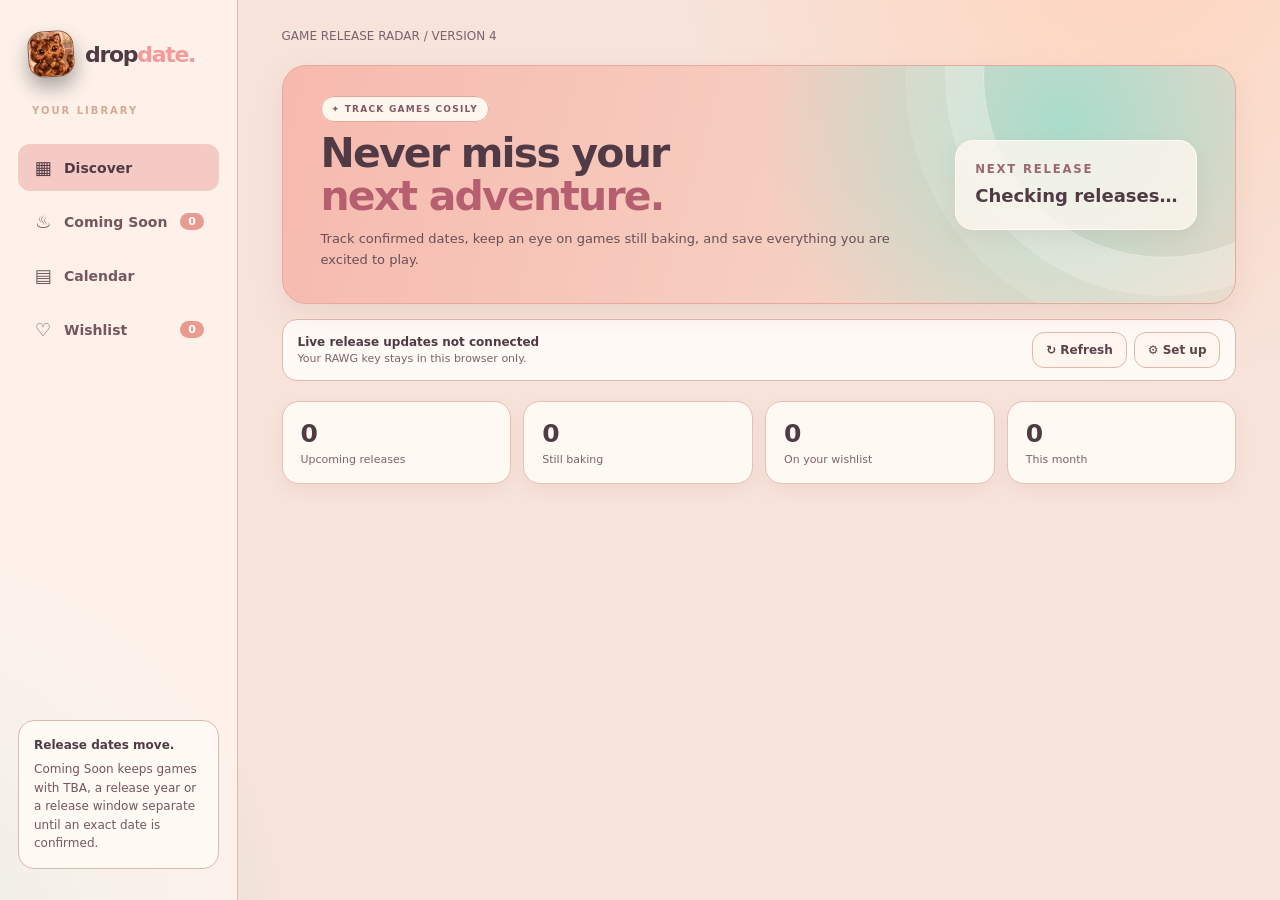
==== index.html @ f75b9b40 "Add reviews artwork fallbacks and mobile calendar" ====
<!doctype html>
<html lang="en-GB">
<head>
<meta charset="utf-8"><meta name="viewport" content="width=device-width,initial-scale=1,viewport-fit=cover"><meta name="theme-color" content="#5b3d4a"><meta name="description" content="Dropdate — cosy game release tracker with Coming Soon."><title>Dropdate — Game Release Tracker</title>
<link rel="manifest" href="./manifest.webmanifest"><link rel="icon" href="./icon-192.png" sizes="192x192">
<style>
:root{color-scheme:dark;--bg:#24120c;--panel:#341d15;--panel2:#45261a;--stroke:#6b4435;--ink:#fff1e4;--muted:#d2b09b;--peach:#f6c8aa;--caramel:#d69269;--cream:#fff1e4;--mint:#f0b997}*{box-sizing:border-box}html{scroll-behavior:smooth}body{margin:0;background:radial-gradient(circle at 90% -4%,#9a5938 0,transparent 29rem),radial-gradient(circle at -12% 110%,#6a3019 0,transparent 25rem),var(--bg);color:var(--ink);font:14px Inter,ui-sans-serif,system-ui,-apple-system,"Segoe UI",sans-serif}button,input,select,textarea{font:inherit}button{cursor:pointer}button:disabled{opacity:.55;cursor:not-allowed}button:focus-visible,input:focus-visible,select:focus-visible{outline:2px solid var(--mint);outline-offset:3px}.shell{max-width:1450px;margin:auto;display:grid;grid-template-columns:238px minmax(0,1fr);min-height:100vh}.sidebar{border-right:1px solid var(--stroke);padding:31px 18px;position:sticky;top:0;height:100vh;display:flex;flex-direction:column;gap:28px}.brand{display:flex;gap:11px;align-items:center;color:inherit;text-decoration:none;padding:0 10px}.brandmark{width:46px;height:46px;border-radius:15px;overflow:hidden;border:1px solid #7d503d;transform:rotate(-4deg);box-shadow:0 10px 20px #0005}.brandmark img{width:100%;height:100%;object-fit:cover}.brandname{font-weight:900;font-size:22px;letter-spacing:-1.3px}.brandname em{color:var(--peach);font-style:normal}.eyebrow{font-size:10px;font-weight:850;letter-spacing:2px;color:#d7a98f;text-transform:uppercase;padding:0 14px}.nav{display:grid;gap:7px}.nav button{border:0;background:transparent;color:#edc9b5;width:100%;border-radius:12px;padding:13px 15px;text-align:left;font-weight:750;display:flex;gap:11px;align-items:center}.nav button:hover,.nav button.active{background:#5a3425;color:#fff}.nav-icon{width:20px;text-align:center;font-size:18px}.nav-count{margin-left:auto;background:#7d4b35;border-radius:99px;padding:2px 8px;font-size:11px}.side-note{margin-top:auto;border:1px solid var(--stroke);border-radius:16px;padding:15px;background:#2d1a13;color:#edd1bf;font-size:12px;line-height:1.55}.side-note strong{display:block;color:#fff5ed;margin-bottom:5px}.main{padding:29px clamp(18px,3.4vw,52px) 45px;min-width:0}.topline{display:flex;justify-content:space-between;gap:12px;color:var(--muted);font-size:12px;margin-bottom:22px}.hero{border:1px solid #8b5d48;min-height:214px;border-radius:24px;background:radial-gradient(circle at 82% 24%,#d69269 0,transparent 36%),linear-gradient(105deg,#4f2a1c,#2d1710 74%);padding:33px 38px;display:flex;align-items:center;justify-content:space-between;gap:20px;overflow:hidden;position:relative}.hero:after{content:"";position:absolute;width:360px;height:360px;border:1px solid #fff3eb28;border-radius:50%;right:-110px;top:-170px;box-shadow:0 0 0 38px #fff3eb0a,0 0 0 78px #fff3eb08}.hero-copy{position:relative;z-index:1;max-width:570px}.pill{background:#6f3d26;border:1px solid #c58967;border-radius:99px;padding:7px 10px;font-size:9px;letter-spacing:1.25px;font-weight:850}.hero h1{font-size:clamp(30px,4vw,51px);letter-spacing:-1.8px;line-height:1.06;margin:17px 0 10px}.hero h1 span{color:#ffd1b4}.hero p{line-height:1.6;color:#f3dccd;margin:0;font-size:13px}.hero-next{position:relative;z-index:1;min-width:210px;border:1px solid #f8d5bf35;background:#3a1f16c8;border-radius:18px;padding:19px}.hero-next small{color:#f0cfbc;text-transform:uppercase;letter-spacing:1.8px;font-weight:800}.hero-next b{display:block;margin:9px 0 4px;font-size:18px}.hero-next span{font-size:12px;color:#ffd5bd}.sync{display:flex;justify-content:space-between;align-items:center;gap:12px;flex-wrap:wrap;background:#2d1a13;border:1px solid var(--stroke);border-radius:15px;margin:15px 0;padding:12px 15px}.sync strong{display:block;font-size:12px}.sync span{display:block;color:var(--muted);font-size:11px;margin-top:3px}.sync-actions{display:flex;gap:7px}.btn{border:1px solid var(--stroke);background:#3b2118;color:#fff2e8;border-radius:12px;padding:10px 13px;font-size:12px;font-weight:800}.btn:hover{border-color:var(--caramel)}.btn.primary{background:var(--caramel);border-color:#ecb18c;color:#2b140c}.stats{display:grid;grid-template-columns:repeat(4,minmax(0,1fr));gap:12px;margin:20px 0 28px}.stat{background:var(--panel);border:1px solid #5e3c2e;border-radius:17px;padding:17px 18px;color:inherit;text-align:left}.stat:hover,.stat.active{border-color:var(--caramel);background:#45261a}.stat b{display:block;font-size:25px}.stat span{font-size:11px;color:#e9cdbc;display:block;margin-top:5px}.section-head{display:flex;justify-content:space-between;align-items:end;gap:13px;flex-wrap:wrap;margin-bottom:17px}.section-head h2{margin:0;font-size:23px;letter-spacing:-.8px}.section-head p{color:var(--muted);font-size:12px;margin:5px 0 0}.toolbar{display:flex;gap:9px;align-items:center;flex-wrap:wrap;margin-bottom:12px}.search{display:flex;align-items:center;gap:8px;flex:1;min-width:190px;max-width:390px;background:var(--panel);border:1px solid var(--stroke);border-radius:12px;padding:0 12px}.search input{flex:1;min-width:0;border:0;background:transparent;color:var(--ink);padding:12px 0;outline:none}.select{border:1px solid var(--stroke);background:var(--panel);border-radius:12px;color:var(--ink);padding:11px 28px 11px 11px;font-size:12px}.chips{display:flex;gap:8px;overflow-x:auto;padding:4px 0 15px}.chip{white-space:nowrap;border:1px solid #6f4636;border-radius:99px;background:#2d1a13;color:#f1d5c3;padding:8px 13px;font-size:11px;font-weight:800}.chip.active{background:#754730;border-color:#ecb18c;color:#fff}.results{font-size:12px;color:var(--muted);margin:0 0 13px}.card-grid{display:grid;grid-template-columns:repeat(3,minmax(0,1fr));gap:16px}.game{background:#2e1a13;border:1px solid #5d3a2b;border-radius:18px;overflow:hidden;display:flex;flex-direction:column;min-width:0}.game:hover{border-color:var(--caramel);transform:translateY(-2px)}.art{height:170px;position:relative;overflow:hidden;display:grid;place-items:center;background:linear-gradient(140deg,#794252,#35213c)}.art img{position:absolute;inset:0;width:100%;height:100%;object-fit:cover}.art:after{content:"";position:absolute;inset:35% 0 0;background:linear-gradient(transparent,#120b08b9)}.art i{font-size:56px;font-style:normal;z-index:1}.art-label{position:absolute;left:14px;bottom:12px;z-index:2;font-size:10px;letter-spacing:1.2px;font-weight:850;text-shadow:0 2px 8px #000}.save{position:absolute;z-index:3;top:11px;right:11px;border:1px solid #fff8;background:#24130dbb;color:#fff;width:35px;height:35px;border-radius:11px;font-size:18px}.save.saved{background:#8a3811;color:#fff0e5}.game-body{padding:15px;display:flex;flex-direction:column;gap:9px;flex:1}.meta{display:flex;justify-content:space-between;gap:7px;align-items:center}.date{font-size:11px;color:#ffd0b0;font-weight:850}.status{font-size:9px;border-radius:7px;padding:5px 7px;background:#5c3426;color:#fff0e6;font-weight:850;white-space:nowrap}.status.confirmed{background:var(--peach);color:#2b140c}.game h3{margin:0;font-size:16px;line-height:1.28}.genre{font-size:11px;color:#d2b09b}.platforms{display:flex;gap:5px;flex-wrap:wrap;margin-top:auto}.platform{font-size:10px;background:#4a2a1d;border:1px solid #6f4636;border-radius:7px;padding:4px 6px}.details{border-top:1px solid #5d3a2b;margin-top:3px;padding-top:10px;display:flex;justify-content:space-between;align-items:center}.more{border:0;background:transparent;color:#ffd0b0;padding:3px 0;font-size:11px;font-weight:800}.reliability{font-size:10px;color:#d8b7a2}.baking{display:grid;grid-template-columns:minmax(0,1fr) 170px;gap:18px;align-items:center;border:1px solid #9b6349;border-radius:21px;padding:19px 23px;margin-bottom:18px;background:linear-gradient(110deg,#542e1e,#342018)}.baking h3{font-size:21px;margin:0 0 6px}.baking p{color:#f0d4c1;font-size:12px;line-height:1.55;margin:0}.baking img{width:145px;justify-self:end;filter:drop-shadow(0 10px 16px #0007)}.empty{border:1px dashed #815846;border-radius:18px;padding:42px 16px;text-align:center;color:var(--muted)}.empty img{width:88px;display:block;margin:0 auto 8px}.empty strong{display:block;color:var(--ink);font-size:17px;margin:8px}.calendar{border:1px solid var(--stroke);border-radius:17px;overflow:auto;background:var(--panel)}.week,.days{display:grid;grid-template-columns:repeat(7,minmax(90px,1fr))}.week span{padding:12px 3px;text-align:center;background:var(--panel2);font-size:11px;font-weight:800}.calday{min-height:104px;text-align:left;padding:8px;background:#2e1a13;color:#fff0e5;border:0;border-right:1px solid #5d3b2e;border-top:1px solid #5d3b2e}.calday.out{background:#24130d;color:#927565}.event{display:block;max-width:100%;font-size:9px;background:#ecb18c;color:#2b140c;border-radius:5px;padding:4px;margin-top:5px;overflow:hidden;text-overflow:ellipsis;white-space:nowrap}.modal-bg{position:fixed;inset:0;background:#080910ca;z-index:40;display:grid;place-items:center;padding:16px}.modal{background:#341d15;border:1px solid #8b5c47;border-radius:22px;padding:23px;width:min(100%,540px);max-height:92vh;overflow:auto}.modal h2{margin:0;font-size:23px}.modal p{color:#f1d2bf;font-size:12px;line-height:1.55}.modal-top{display:flex;justify-content:space-between;align-items:center}.close{border:0;background:transparent;color:#fff;font-size:24px}.field{display:grid;gap:6px;margin:13px 0}.field label{font-size:11px;font-weight:850;color:#ffe7d6}.field input,.field select,.field textarea{width:100%;background:#24130d;border:1px solid #6c4535;border-radius:11px;padding:11px;color:#fff}.check-row{display:flex;gap:7px;flex-wrap:wrap}.check-row label{border:1px solid #6c4535;border-radius:8px;padding:7px;font-size:11px}.modal-actions{display:flex;justify-content:flex-end;gap:8px;margin-top:18px}.toast{position:fixed;z-index:90;right:20px;bottom:20px;background:var(--peach);color:#2b140c;border-radius:12px;padding:13px 16px;box-shadow:0 10px 35px #0008;font-weight:850;font-size:12px;max-width:290px}.detail-art{height:160px;border-radius:16px;overflow:hidden;position:relative;display:grid;place-items:center;background:#532e3e;font-size:60px}.detail-art img{position:absolute;inset:0;width:100%;height:100%;object-fit:cover}.detail-row{display:flex;justify-content:space-between;gap:14px;border-bottom:1px solid #5d3a2b;padding:9px 0;font-size:12px}.detail-row span:first-child{color:#e6c4ae}.detail-row span:last-child{text-align:right;font-weight:750}@media(max-width:1050px){.shell{grid-template-columns:190px minmax(0,1fr)}.card-grid{grid-template-columns:repeat(2,minmax(0,1fr))}}@media(max-width:760px){.shell{display:block}.sidebar{z-index:15;position:sticky;top:0;height:auto;padding:10px 15px;background:#2a160ff5;backdrop-filter:blur(14px);flex-direction:row;align-items:center;justify-content:space-between;border-right:0;border-bottom:1px solid var(--stroke);gap:5px}.brand{padding:0}.brandmark{width:35px;height:35px;border-radius:11px}.brandname{font-size:19px}.eyebrow,.side-note{display:none}.nav{display:flex;gap:3px}.nav button{font-size:0;padding:10px 9px;gap:0}.nav-icon{font-size:18px}.nav-count{font-size:9px;margin-left:2px;padding:1px 5px}.main{padding:17px 15px 36px}.topline{margin-bottom:14px}.hero{display:block;padding:21px;min-height:auto}.hero h1{font-size:34px}.hero-next{margin-top:18px;min-width:0}.stats{grid-template-columns:repeat(2,minmax(0,1fr));margin:14px 0 23px}.card-grid{gap:10px}.art{height:130px}.game-body{padding:12px}.game h3{font-size:14px}.baking{grid-template-columns:1fr;padding:17px}.baking img{justify-self:start;width:95px;order:-1}.search{max-width:none;flex-basis:100%}.select{flex:1}.week,.days{min-width:630px}}@media(max-width:370px){.card-grid{grid-template-columns:1fr}.art{height:150px}}

/* Pastel cosy room palette */:root{color-scheme:light;--bg:#f7e3da;--panel:#fff9f3;--panel2:#fae4de;--stroke:#dfb8ae;--ink:#503a45;--muted:#7c626c;--peach:#f49b99;--caramel:#dc8477;--cream:#fffaf4;--mint:#9fd6c5}body{background:radial-gradient(circle at 88% -7%,#ffd5be 0,transparent 28rem),radial-gradient(circle at -10% 105%,#a9dccb 0,transparent 26rem),var(--bg)}.sidebar{background:#fff5efcc;border-color:#dfb8ae}.nav button{color:#76565f}.nav button:hover,.nav button.active{background:#f5cac4;color:#513a43}.nav-count{background:#e99b92;color:#fff}.side-note{background:#fffaf4;color:#76565f}.side-note strong{color:#503a45}.hero{border-color:#e7a99f;background:radial-gradient(circle at 82% 24%,#a9dccb 0,transparent 38%),linear-gradient(105deg,#f7b9ae,#f6d6c7 74%);color:#503a45;box-shadow:0 12px 28px #be8d8a2b}.hero:after{border-color:#fffaf484;box-shadow:0 0 0 38px #fffaf438,0 0 0 78px #fffaf420}.pill{background:#fff6ee;border-color:#eaa69e;color:#815866}.hero h1 span{color:#b65f70}.hero p{color:#684f59}.hero-next{border-color:#fffaf4;background:#fff8f0c9;box-shadow:0 8px 20px #b9827b24}.hero-next small{color:#9b6871}.hero-next span{color:#9b5f69}.sync{background:#fffaf6;border-color:#dfb8ae}.btn{background:#fff6f0;border-color:#dfb8ae;color:#5d424b}.btn.primary{background:var(--caramel);border-color:#c96d6e;color:#fffaf4}.stat{border-color:#e4c2ba;background:var(--panel);box-shadow:0 6px 15px #bc8d8820}.stat:hover,.stat.active{border-color:#dc8477;background:#fff0eb}.stat span{color:#80626b}.search,.select{background:#fffdf9;border-color:#dfb8ae}.chip{background:#fff8f2;border-color:#dfb8ae;color:#76565f}.chip.active{background:#f2aca5;border-color:#dc8477;color:#513a43}.game{background:#fffaf6;border-color:#e4c2ba;box-shadow:0 8px 18px #bc8d881c}.art{background:linear-gradient(140deg,#f4b3bb,#b9ddd0)}.save{background:#fffaf4df;border-color:#dcaea7;color:#875967}.save.saved{background:#d87573;color:#fffaf4}.date,.more{color:#b4616b}.status{background:#f6d4cb;color:#6e4b55}.status.confirmed{background:#a9dccb;color:#315b55}.genre{color:#80626b}.platform{background:#fff1ea;border-color:#e3c0b6;color:#73535c}.details{border-color:#ebd0c8}.baking{border-color:#e6aba1;background:linear-gradient(110deg,#f8c4b8,#f8e4d7);box-shadow:0 10px 22px #bd888122}.baking p{color:#72535c}.empty{border-color:#d9ada6;background:#fff8f3}.calendar{border-color:#dfb8ae;background:var(--panel)}.week span{background:#f8ddd8}.calday{background:#fffdf9;color:#503a45;border-color:#ebd0c8}.calday.out{background:#faeee8;color:#b38f90}.event{background:#f4aaa1;color:#513a43}.modal-bg{background:#4b3541a8}.modal{background:#fff9f3;border-color:#e7a99f;color:#503a45}.modal p{color:#72535c}.close{color:#503a45}.field label{color:#76505b}.field input,.field select,.field textarea{background:#fffdf9;border-color:#dfb8ae;color:#503a45}.check-row label{border-color:#dfb8ae}.detail-row{border-color:#ebd0c8}.detail-row span:first-child{color:#9b6972}.toast{background:#a9dccb;color:#315b55;box-shadow:0 10px 35px #9a6d6a44}@media(max-width:760px){.sidebar{background:#fff5eff2}}
/* Version 4 discovery and mobile improvements */
.hero h1{font-size:clamp(26px,3.2vw,42px)}
.release-day{width:100%;display:flex;align-items:center;gap:12px;margin:0 0 14px;padding:10px 14px;border:1px solid #df9b8f;border-radius:18px;background:linear-gradient(110deg,#fff0df,#f7c7bc 62%,#bfe1d3);color:#503a45;text-align:left;box-shadow:0 8px 18px #bc8d8826;cursor:pointer}.release-day:hover{transform:translateY(-1px);box-shadow:0 12px 22px #bc8d8840}.release-day img{width:42px;height:42px;flex:0 0 42px;object-fit:cover;border-radius:13px;border:1px solid #fffaf4}.release-day span{display:grid;gap:2px;min-width:0}.release-day strong{font-size:15px}.release-day small{overflow:hidden;text-overflow:ellipsis;white-space:nowrap;color:#72535c}.release-day b{margin-left:auto;font-size:12px;color:#87515a;white-space:nowrap}.game[data-open-game]{cursor:pointer}.game[data-open-game]:focus-visible{outline:3px solid #dc8477;outline-offset:3px}.art-fallback{position:absolute;inset:0;display:grid;place-content:center;gap:8px;padding:14px;text-align:center;background:linear-gradient(145deg,#f6bec0,#aedde0);color:#503a45}.art-fallback i{font-size:34px;font-style:normal}.art-fallback strong{font-size:14px;line-height:1.15}.art img{position:relative;z-index:1}.art-label{z-index:2}.save{z-index:3}.review-link{color:#a65362;font-weight:800;text-decoration:none}.review-link:hover{text-decoration:underline}.review-unavailable{color:#80626b;font-size:13px}.event-count{display:inline-flex;align-items:center;justify-content:center;margin-top:3px;padding:2px 6px;border-radius:999px;background:#f3b9b2;color:#513a43;font-size:11px;font-weight:800}@media(max-width:760px){.hero h1{font-size:30px}.release-day{margin:0 0 10px;padding:9px 11px;border-radius:15px}.release-day img{width:36px;height:36px;flex-basis:36px}.release-day strong{font-size:14px}.release-day b{display:none}.week,.days{min-width:0}.week span{padding:7px 0;font-size:9px}.calday{min-width:0;min-height:62px;padding:5px 3px;overflow:hidden}.calday b{font-size:12px}.calday .event{width:7px;height:7px;margin:6px auto 0;padding:0;border-radius:50%;font-size:0;line-height:0}.calday .event:nth-of-type(n+2){display:none}.calday .event-count{display:flex;width:15px;height:15px;margin:4px auto 0;padding:0;font-size:9px}.calendar{overflow:hidden}}
</style></head><body>
<div class="shell"><aside class="sidebar"><a class="brand" href="#" aria-label="Dropdate home"><span class="brandmark"><img src="./logo-cat.png" alt="Cookie Cat logo"></span><span class="brandname">drop<em>date.</em></span></a><div class="eyebrow">Your library</div><nav class="nav" id="nav"><button data-view="discover" class="active"><span class="nav-icon">▦</span>Discover</button><button data-view="coming"><span class="nav-icon">♨</span>Coming Soon<span class="nav-count" id="comingCount">0</span></button><button data-view="calendar"><span class="nav-icon">▤</span>Calendar</button><button data-view="wishlist"><span class="nav-icon">♡</span>Wishlist<span class="nav-count" id="wishCount">0</span></button></nav><div class="side-note"><strong>Release dates move.</strong>Coming Soon keeps games with TBA, a release year or a release window separate until an exact date is confirmed.</div></aside><main class="main"><div class="topline"><span>GAME RELEASE RADAR / VERSION 4</span><span id="todayLabel"></span></div><div id="releaseDay" aria-live="polite"></div><section class="hero"><div class="hero-copy"><span class="pill">✦ TRACK GAMES COSILY</span><h1>Never miss your<br><span>next adventure.</span></h1><p>Track confirmed dates, keep an eye on games still baking, and save everything you are excited to play.</p></div><div class="hero-next"><small>Next release</small><b id="nextTitle">Checking releases…</b><span id="nextDate"></span></div></section><section class="sync"><div><strong id="syncTitle">Live release updates not connected</strong><span id="syncSub">Your RAWG key stays in this browser only.</span></div><div class="sync-actions"><button class="btn" id="refresh">↻ Refresh</button><button class="btn" id="settings">⚙ Set up</button></div></section><section class="stats"><button class="stat" data-stat="discover"><b id="statUpcoming">0</b><span>Upcoming releases</span></button><button class="stat" data-stat="coming"><b id="statComing">0</b><span>Still baking</span></button><button class="stat" data-stat="wishlist"><b id="statWish">0</b><span>On your wishlist</span></button><button class="stat" data-stat="calendar"><b id="statMonth">0</b><span>This month</span></button></section><section id="content" aria-live="polite"></section></main></div><div id="overlay"></div><div id="toasts" aria-live="polite"></div>
<script>
(()=>{'use strict';
const K={games:'dropdate-games-v1',wish:'dropdate-wishlist-v1',live:'dropdate-live-v1',stamp:'dropdate-synced-at-v1',rawg:'dropdate-rawg-key-v1',art:'dropdate-artwork-v1'};const allowed=['PC','PS5','Switch','Switch 2'];
const base=[
['planet-zoo-2','Planet Zoo 2','2026-10-13',['PC','PS5'],'Simulation','🦒'],['valor-mortis','Valor Mortis','2026-10-13',['PC','PS5'],'Action RPG','⚔️'],['witchs-bakery','The Witch’s Bakery','2026-10-14',['PC','PS5','Switch','Switch 2'],'Cosy','🥐'],['castlevania','Castlevania: Belmont’s Curse','2026-10-15',['PC','PS5','Switch'],'Action','🦇'],['ratatan','Ratatan','2026-10-15',['PS5','Switch 2'],'Rhythm','🥁'],['frosthaven','Frosthaven','2026-10-15',['PC'],'Strategy','❄️'],['stupid-never-dies','Stupid Never Dies','2026-10-21',['PC','PS5'],'Action RPG','💀'],['ff-resonance','Final Fantasy Resonance','2026-10-22',['PC','PS5','Switch','Switch 2'],'RPG','✨'],['switch-sports','Nintendo Switch Sports Resort','2026-10-22',['Switch 2'],'Sports','🏝️'],['cod-mw4','Call of Duty: Modern Warfare 4','2026-10-23',['PC','PS5','Switch 2'],'Shooter','🎯'],['one-piece','One Piece: Grand Gourmet','2026-10-23',['PC','Switch','Switch 2'],'Adventure','🍱'],['phantom-blade','Phantom Blade Zero','2026-10-29',['PC','PS5'],'Action RPG','🗡️'],['wolf-among-us','The Wolf Among Us Remastered','2026-10-29',['PC','PS5','Switch','Switch 2'],'Adventure','🐺'],['godzilla','Godzilla: Destroy All Monsters Melee Remastered','2026-11-03',['PC','PS5','Switch 2'],'Fighting','🦖'],['edge-memories','Edge of Memories','2026-11-05',['PC','PS5'],'RPG','🌌'],['zelda-ocarina','The Legend of Zelda: Ocarina of Time','2026-11-05',['Switch 2'],'Adventure','🪈'],['stellar-blade','Stellar Blade: Complete Edition','2026-11-06',['Switch 2'],'Action','⚡'],['metaphor','Metaphor: ReFantazio','2026-11-12',['Switch 2'],'RPG','👑'],['pikmin','Pikmin 4: Switch 2 Edition','2026-11-12',['Switch 2'],'Strategy','🌱'],['sonic-pico','Sonic Pico Park','2026-11-12',['PC','PS5','Switch','Switch 2'],'Platformer','💙'],['gta6','Grand Theft Auto VI','2026-11-19',['PS5'],'Open World','🌴'],['hela','Hela','2026-12-01',['PC','PS5','Switch 2'],'Cosy','🐭'],['dq-monsters','Dragon Quest Monsters: The Withered World','2026-12-03',['PC','PS5','Switch','Switch 2'],'RPG','🐉'],['rayman','Rayman Legends Retold','2026-12-03',['PC','PS5','Switch 2'],'Platformer','🌀'],['dawn-of-war','Warhammer 40,000: Dawn of War IV','2026-12-03',['PC'],'Strategy','🛡️'],['mh-wilds','Monster Hunter Wilds','2026-12-04',['Switch 2'],'Action RPG','🐲'],['prof-layton','Professor Layton and the New World of Steam','2026-12-10',['PC','PS5','Switch','Switch 2'],'Puzzle','🎩'],['attack-titan','Attack on Titan 3','2026-12-10',['PC','PS5','Switch 2'],'Action','⚔️'],['path-exile','Path of Exile II','2026-12-11',['PC','PS5'],'Action RPG','🔥'],['armatus','Armatus','2027-01-07',['PC','PS5','Switch 2'],'Action','🤖'],['danganronpa','Danganronpa 2x2','2027-01-14',['PC','PS5','Switch','Switch 2'],'Visual Novel','🔎'],['stranger-heaven','Stranger Than Heaven','2027-01-15',['PC','PS5'],'Action','🌃'],['wandering-sword','Wandering Sword','2027-01-21',['PS5','Switch','Switch 2'],'RPG','🎋'],['fate-extra','Fate/Extra Record','2027-01-28',['PC','PS5','Switch'],'RPG','🌙'],['persona','Persona 4 Revival','2027-02-18',['PC','PS5'],'RPG','🔶'],['persona-switch2','Persona 4 Revival — Switch 2','2027-05-20',['Switch 2'],'RPG','🔶'],['fable','Fable','2027-02-23',['PC','PS5'],'RPG','🏰'],['tomb-raider','Tomb Raider: Legacy of Atlantis','2027-02-12',['PC','PS5','Switch 2'],'Action','🏺'],['atelier-karia','Atelier Karia','2027-02-25',['PC','PS5','Switch 2'],'RPG','🧪'],['shadow-road','Shadow of the Road','2027-03-10',['PC'],'Strategy','🏯'],['exodus','Exodus','2027-04-07',['PC','PS5'],'RPG','🚀'],['ffvii','Final Fantasy VII Revelation','2027-04-08',['PC','PS5','Switch 2'],'RPG','🌠']].map(x=>({id:x[0],title:x[1],date:x[2],platforms:x[3],genre:x[4],icon:x[5],source:'snapshot',dateSource:'unverified'}));
const anticipated=[{id:'witchbrook',title:'Witchbrook',platforms:['PC','Switch'],genre:'Cosy',icon:'🧹',releaseWindow:'TBA',dateSource:'unverified',addedAt:'2026-10-12',source:'curated'},{id:'duskbloods',title:'The Duskbloods',platforms:['Switch 2'],genre:'Action RPG',icon:'🩸',releaseWindow:'2026',dateSource:'unverified',addedAt:'2026-10-12',source:'curated'},{id:'kena',title:'Kena: Scars of Kosmora',platforms:['PC','PS5'],genre:'Adventure',icon:'🌿',releaseWindow:'TBA',dateSource:'unverified',addedAt:'2026-10-12',source:'curated'}];
const art={persona:'https://shared.fastly.steamstatic.com/store_item_assets/steam/apps/2963950/header.jpg',witchbrook:'https://shared.fastly.steamstatic.com/store_item_assets/steam/apps/1846700/header.jpg',duskbloods:'https://cdn.technobezz.com/c/Technobezz_2026_02_12_T171258_628_b3d5a9b4ec.png',gta6:'https://m.media-amazon.com/images/M/MV5BOWIzN2FhZDYtZGRhMS00ZGZjLTk0NDctZDM4NmJhZjg0NDc3XkEyXkFqcGc@._V1_.jpg','phantom-blade':'https://shared.fastly.steamstatic.com/store_item_assets/steam/apps/4115450/header.jpg',kena:'https://shared.fastly.steamstatic.com/store_item_assets/steam/apps/3485810/header.jpg'};
const get=(k,d)=>{try{let x=JSON.parse(localStorage.getItem(k));return x==null?d:x}catch(e){return d}},put=(k,v)=>{try{localStorage.setItem(k,JSON.stringify(v))}catch(e){toast('Storage is unavailable in this browser.')}};let custom=get(K.games,[]),wish=get(K.wish,[]),live=get(K.live,[]),artworkCache=get(K.art,{}),rawg=localStorage.getItem(K.rawg)||'',stamp=localStorage.getItem(K.stamp)||'',view='discover',platform='All',genre='All',query='',sort='soonest',cal=new Date();cal.setDate(1);let syncing=false,syncError='';
const $=s=>document.querySelector(s),esc=s=>String(s??'').replace(/[&<>"']/g,c=>({'&':'&amp;','<':'&lt;','>':'&gt;','"':'&quot;',"'":'&#39;'}[c])),norm=s=>String(s||'').toLowerCase().replace(/[^a-z0-9]/g,''),iso=d=>{let x=new Date(d);return x.getFullYear()+'-'+String(x.getMonth()+1).padStart(2,'0')+'-'+String(x.getDate()).padStart(2,'0')},today=()=>iso(new Date()),date=s=>new Date(s+'T12:00:00'),pretty=s=>date(s).toLocaleDateString('en-GB',{day:'numeric',month:'short',year:'numeric'}),reviewLink=g=>okURL(g.reviewUrl)?g.reviewUrl:'',img=g=>g.artwork||artworkCache[norm(g.title)]||art[g.id]||'',okURL=u=>/^https:\/\//.test(u||'');
function clean(g){return {...g,platforms:[...new Set((g.platforms||[]).filter(p=>allowed.includes(p)))],platformDates:g.platformDates||{}}}custom=Array.isArray(custom)?custom.map(clean).filter(g=>g.platforms.length):[];live=Array.isArray(live)?live.map(clean).filter(g=>g.platforms.length):[];
function merge(){let seen=new Set(),out=[];for(let g of [...custom,...live,...base,...anticipated].map(clean)){let n=norm(g.title);if(!n||seen.has(n))continue;seen.add(n);out.push(g)}return out}
function rows(g){let arr=[];for(let p of g.platforms||[]){let d=(g.platformDates||{})[p]||g.date||null;if(/^\d{4}-\d{2}-\d{2}$/.test(d||''))arr.push({game:g,platform:p,date:d})}return arr}
function exact(g){return rows(g).some(r=>r.date>=today())}function coming(g){return !exact(g)}function status(g){if(exact(g))return ['Date confirmed','confirmed'];if(g.releaseWindow&&g.releaseWindow!=='TBA')return ['Release window','window'];return ['TBA','tba']}function sourceText(g){return g.dateSource==='publisher'?'Publisher confirmed':g.dateSource==='rawg'?'RAWG — verify with publisher':g.dateSource==='manual'?'Your entry':'Unverified / announcement'}
function visibleGames(){let all=merge(),items=view==='coming'?all.filter(coming):view==='wishlist'?all.filter(g=>wish.includes(g.id)):all.filter(g=>exact(g));if(platform!=='All')items=items.filter(g=>g.platforms.includes(platform));if(genre!=='All')items=items.filter(g=>g.genre===genre);if(query.trim())items=items.filter(g=>[g.title,g.genre,g.releaseWindow,...g.platforms].join(' ').toLowerCase().includes(query.toLowerCase()));items.sort((a,b)=>sort==='title'?a.title.localeCompare(b.title):sort==='recent'?String(b.addedAt||'').localeCompare(String(a.addedAt||'')):sort==='popular'?(Number(b.popularity)||0)-(Number(a.popularity)||0):(firstDate(a)||'9999').localeCompare(firstDate(b)||'9999')||a.title.localeCompare(b.title));return items}function firstDate(g){return rows(g).filter(r=>r.date>=today()).map(r=>r.date).sort()[0]||''}
function platformTags(g){return g.platforms.map(p=>'<span class="platform">'+esc(p==='PS5'?'PlayStation 5':p)+'</span>').join('')}function dateText(g){let rs=rows(g).filter(r=>r.date>=today());if(!rs.length)return g.releaseWindow||'TBA';let unique=[...new Set(rs.map(r=>r.date))].sort();return unique.length===1?pretty(unique[0]):'Dates vary by platform'}
function toast(t){$('#toasts').innerHTML='<div class="toast">'+esc(t)+'</div>';setTimeout(()=>$('#toasts').innerHTML='',3100)}function saved(id){return wish.includes(id)}function toggle(id){wish=saved(id)?wish.filter(x=>x!==id):[...wish,id];put(K.wish,wish);render();toast(saved(id)?'Added to your cosy stash!':'Removed from your cosy stash.')}function card(g){let st=status(g),a=img(g);return '<article class="game" data-open-game="'+esc(g.id)+'" role="button" tabindex="0" aria-label="Open '+esc(g.title)+' details and reviews"><div class="art"><div class="art-fallback"><i>'+esc(g.icon||'🎮')+'</i><strong>'+esc(g.title)+'</strong></div>' +(okURL(a)?'<img src="'+esc(a)+'" alt="Artwork for '+esc(g.title)+'" loading="lazy" referrerpolicy="no-referrer" onerror="this.remove()">':'')+'<span class="art-label">'+esc(g.genre)+'</span><button class="save '+(saved(g.id)?'saved':'')+'" data-save="'+esc(g.id)+'" aria-label="Toggle wishlist for '+esc(g.title)+'">'+(saved(g.id)?'♥':'♡')+'</button></div><div class="game-body"><div class="meta"><span class="date">'+esc(dateText(g))+'</span><span class="status '+st[1]+'">'+st[0]+'</span></div><h3>'+esc(g.title)+'</h3><div class="genre">'+esc(g.genre)+'</div><div class="platforms">'+platformTags(g)+'</div><div class="details"><button class="more" data-detail="'+esc(g.id)+'">Details &amp; reviews ↗</button><span class="reliability">'+esc(sourceText(g))+'</span></div></div></article>'}
function controls(){let genres=[...new Set(merge().map(g=>g.genre))].sort(),showPopular=visibleGames().some(g=>Number(g.popularity)>0);return '<div class="toolbar"><label class="search">⌕<input id="search" type="search" value="'+esc(query)+'" placeholder="Search games, genre or platform…" aria-label="Search games"></label><select id="genre" class="select" aria-label="Genre"><option>All genres</option>'+genres.map(x=>'<option '+(genre===x?'selected':'')+'>'+esc(x)+'</option>').join('')+'</select><select id="sort" class="select" aria-label="Sort"><option value="soonest" '+(sort==='soonest'?'selected':'')+'>Soonest first</option><option value="title" '+(sort==='title'?'selected':'')+'>A to Z</option><option value="recent" '+(sort==='recent'?'selected':'')+'>Recently added</option>' +(showPopular?'<option value="popular" '+(sort==='popular'?'selected':'')+'>Most anticipated</option>':'')+'</select></div><div class="chips" aria-label="Platform filter">'+['All','PC','PS5','Switch','Switch 2'].map(p=>'<button class="chip '+(platform===p?'active':'')+'" data-platform="'+p+'">'+(p==='All'?'All platforms':p==='PS5'?'PlayStation 5':p)+'</button>').join('')+'</div>'}
function header(title,sub){return '<div class="section-head"><div><h2>'+title+'</h2><p>'+sub+'</p></div><button class="btn primary" id="add">＋ Add a game</button></div>'}
function releaseDay(){let games=merge().filter(g=>rows(g).some(r=>r.date===today()));if(!games.length)return '';let g=games[0],a=img(g),more=games.length>1?' +'+(games.length-1)+' more':'';return '<button class="release-day" data-release-day="'+esc(g.id)+'" aria-label="Open today’s release, '+esc(g.title)+'">'+(okURL(a)?'<img src="'+esc(a)+'" alt="">':'<img src="./logo-cat.png" alt="Cookie Cat celebrates release day">')+'<span><strong>Fresh out today!</strong><small>'+esc(g.title)+more+'</small></span><b>Open game ↗</b></button>'}
function list(){let games=visibleGames(),isComing=view==='coming',isWish=view==='wishlist';let intro=isComing?'<div class="baking"><div><h3>These games are still baking!</h3><p>Their release dates have not been confirmed. A TBA, year or release window stays here until a publisher confirms an exact date.</p></div><img src="./logo-cat.png" alt="Cookie Cat"></div>':'';let empty=isWish&&wish.length===0?['Your wishlist tray is empty!','Save a game with the heart to keep it close.']:['No treats found. Try another search!','Try another genre, platform or title.'];return header(isComing?'Coming Soon':isWish?'Your wishlist':'Explore upcoming games',isComing?'Announced releases without an exact date':isWish?'Games you have saved for later':'Confirmed upcoming releases and platform dates')+intro+controls()+'<p class="results">Showing '+games.length+' '+(games.length===1?'game':'games')+'</p>'+(games.length?'<div class="card-grid">'+games.map(card).join('')+'</div>':'<div class="empty"><img src="./logo-cat.png" alt="Cookie Cat"><strong>'+empty[0]+'</strong>'+empty[1]+'</div>')}
function calendar(){let y=cal.getFullYear(),m=cal.getMonth(),first=new Date(y,m,1),last=new Date(y,m+1,0).getDate(),off=(first.getDay()+6)%7,count=Math.ceil((off+last)/7)*7;let events=[];for(let g of merge())for(let r of rows(g))if(r.date>=today()&&(platform==='All'||r.platform===platform)&&(genre==='All'||g.genre===genre))events.push(r);let cells='';for(let i=0;i<count;i++){let d=i-off+1,real=d>0&&d<=last,x=new Date(y,m,d),k=iso(x),e=real?events.filter(v=>v.date===k):[];cells+='<button class="calday '+(!real?'out':'')+'" '+(e.length?'data-day="'+k+'"':'')+'><b>'+x.getDate()+'</b>'+e.slice(0,2).map(v=>'<span class="event">'+esc(v.game.title)+' · '+esc(v.platform)+'</span>').join('')+(e.length>2?'<span class="event-count">+'+(e.length-2)+'</span>':'')+'</button>'}return header('Release calendar','Platform-specific dates are shown on the correct day')+controls()+'<div class="toolbar"><button class="btn" id="prev">‹ Previous</button><b>'+cal.toLocaleDateString('en-GB',{month:'long',year:'numeric'})+'</b><button class="btn" id="next">Next ›</button><button class="btn" id="now">Today</button></div><div class="calendar"><div class="week">'+['Mon','Tue','Wed','Thu','Fri','Sat','Sun'].map(x=>'<span>'+x+'</span>').join('')+'</div><div class="days">'+cells+'</div></div>}
function stats(){let all=merge(),up=all.filter(exact),soon=all.filter(coming),w=wish.filter(id=>all.some(g=>g.id===id)).length,month=up.filter(g=>rows(g).some(r=>r.date.slice(0,7)===today().slice(0,7))).length,next=up.map(g=>({g,d:firstDate(g)})).filter(x=>x.d).sort((a,b)=>a.d.localeCompare(b.d))[0];$('#statUpcoming').textContent=up.length;$('#statComing').textContent=soon.length;$('#statWish').textContent=w;$('#statMonth').textContent=month;$('#comingCount').textContent=soon.length;$('#wishCount').textContent=w;$('#nextTitle').textContent=next?next.g.title:'No confirmed release';$('#nextDate').textContent=next?pretty(next.d):'Check Coming Soon for games still baking.'}
function render(){stats();$('#todayLabel').textContent=new Date().toLocaleDateString('en-GB',{weekday:'short',day:'numeric',month:'short',year:'numeric'});document.querySelectorAll('[data-view]').forEach(b=>b.classList.toggle('active',b.dataset.view===view));syncUI();$('#releaseDay').innerHTML=releaseDay();$('#content').innerHTML=view==='calendar'?calendar():list()}
function detail(g){let exactRows=rows(g).filter(r=>r.date>=today()),a=img(g),r=reviewLink(g),review=r?'<a class="review-link" href="'+esc(r)+'" target="_blank" rel="noopener">Read community reviews ↗</a>':'<span class="review-unavailable">Reviews are not available yet.</span>';$('#overlay').innerHTML='<div class="modal-bg" id="back"><div class="modal"><div class="modal-top"><h2>'+esc(g.title)+'</h2><button class="close" data-close>×</button></div><div class="detail-art">'+(okURL(a)?'<img src="'+esc(a)+'" alt="Artwork for '+esc(g.title)+'">':esc(g.icon||'🎮'))+'</div><p>'+esc(g.description||'Release details are kept separate until the publisher confirms them.')+'</p><div class="detail-row"><span>Status</span><span>'+status(g)[0]+'</span></div><div class="detail-row"><span>Announced</span><span>'+esc(g.releaseWindow||dateText(g))+'</span></div><div class="detail-row"><span>Platforms</span><span>'+esc(g.platforms.join(', '))+'</span></div><div class="detail-row"><span>Platform dates</span><span>'+esc(exactRows.length?exactRows.map(r=>r.platform+': '+pretty(r.date)).join(' · '):'Not confirmed')+'</span></div><div class="detail-row"><span>Reliability</span><span>'+esc(sourceText(g))+'</span></div><div class="detail-row"><span>Reviews</span>'+review+'</div><div class="modal-actions"><button class="btn" data-close>Close</button><button class="btn primary" data-save="'+esc(g.id)+'">'+(saved(g.id)?'♥ Remove from wishlist':'♡ Add to wishlist')+'</button></div></div></div>'}
function form(){let opts=['Action','Action RPG','Adventure','Cosy','Fighting','Open World','Platformer','Puzzle','RPG','Rhythm','Shooter','Simulation','Sports','Strategy','Visual Novel'];$('#overlay').innerHTML='<div class="modal-bg" id="back"><form class="modal" id="form"><div class="modal-top"><h2>Add a game</h2><button type="button" class="close" data-close>×</button></div><p>Add a confirmed date, a release window, or leave both blank for TBA. Dropdate will never invent an exact date.</p><div class="field"><label>Game title<input name="title" required maxlength="100"></label></div><div class="field"><label>Exact release date (optional)<input type="date" name="date"></label></div><div class="field"><label>Release window or year (optional)<input name="window" maxlength="50" placeholder="e.g. Spring 2027 or Q4 2027"></label></div><div class="field"><label>Platforms</label><div class="check-row">'+allowed.map(p=>'<label><input type="checkbox" name="platform" value="'+p+'" checked>'+p+'</label>').join('')+'</div></div><div class="field"><label>Genre<select name="genre">'+opts.map(x=>'<option>'+x+'</option>').join('')+'</select></label></div><div class="field"><label>Artwork HTTPS URL (optional)<input type="url" name="artwork" placeholder="https://..."></label></div><div class="field"><label>Notes (optional)<textarea name="notes" maxlength="250"></textarea></label></div><div class="modal-actions"><button type="button" class="btn" data-close>Cancel</button><button class="btn primary">Save game</button></div></form></div>'}
function syncUI(){let title=$('#syncTitle'),sub=$('#syncSub');$('#refresh').disabled=syncing;$('#refresh').textContent=syncing?'↻ Updating…':'↻ Refresh';$('#settings').textContent=rawg?'⚙ Settings':'⚙ Set up';if(syncing){title.textContent='Checking new releases…';sub.textContent='Looking for confirmed dates and artwork from RAWG.'}else if(syncError){title.textContent='Could not refresh releases';sub.textContent=syncError+' Your saved tracker is still safe.'}else if(rawg&&stamp){title.textContent='Auto-updates connected';sub.textContent='Last checked '+new Date(stamp).toLocaleString('en-GB',{dateStyle:'medium',timeStyle:'short'})+' · refreshes every 24 hours when opened.'}else{title.textContent='Live release updates not connected';sub.textContent='Set up RAWG to add artwork and check release changes.'}}
function settings(){$('#overlay').innerHTML='<div class="modal-bg" id="back"><form class="modal" id="rawgForm"><div class="modal-top"><h2>Automatic release updates</h2><button type="button" class="close" data-close>×</button></div><p>Paste your personal RAWG API key. It remains only in this browser’s local storage and is never committed to GitHub.</p><div class="field"><label>RAWG API key<input id="rawgInput" type="password" autocomplete="off" required value="'+esc(rawg)+'"></label></div><p>Dropdate refreshes confirmed upcoming releases once every 24 hours while the app is open. Failed requests leave your existing games, wishlist and custom entries in place.</p><div class="modal-actions"><button type="button" class="btn" data-close>Cancel</button><button class="btn primary">Save & refresh</button></div></form></div>'}
function rawgPlat(p){let n=String(p?.name||p?.slug||'').toLowerCase();if(/switch\s*2|switch-2/.test(n))return'Switch 2';if(/nintendo\s*switch|nintendo-switch/.test(n))return'Switch';if(/playstation\s*5|playstation5/.test(n))return'PS5';if(n==='pc'||n==='windows')return'PC';return null}function rawgGenre(a){let n=(a||[]).map(x=>String(x.name||'').toLowerCase());if(n.includes('rpg')||n.includes('role-playing games (rpg)'))return n.includes('action')?'Action RPG':'RPG';let m={action:'Action',adventure:'Adventure',strategy:'Strategy',simulation:'Simulation',shooter:'Shooter',puzzle:'Puzzle',platformer:'Platformer',sports:'Sports',fighting:'Fighting',casual:'Cosy'};return n.map(x=>m[x]).find(Boolean)||'Other'}
async function req(path,p){let q=new URLSearchParams({key:rawg,...p}),r=await fetch('https://api.rawg.io/api/'+path+'?'+q,{cache:'no-store'});if(!r.ok)throw Error(r.status===401||r.status===403?'RAWG rejected the API key.':r.status===429?'RAWG rate limit reached. Try again later.':'RAWG returned HTTP '+r.status);let j=await r.json();if(!Array.isArray(j.results))throw Error('RAWG returned an unexpected response.');return j.results}function mapRaw(g){let ps=[...new Set((g.platforms||[]).map(x=>rawgPlat(x.platform)).filter(Boolean))];if(!g?.name||!ps.length)return null;let pd={};for(let x of g.platforms||[]){let p=rawgPlat(x.platform),d=x.released_at;if(p&&/^\d{4}-\d{2}-\d{2}$/.test(d||''))pd[p]=d}let d=/^\d{4}-\d{2}-\d{2}$/.test(g.released||'')?g.released:null,a=[g.background_image,g.background_image_additional,...(g.short_screenshots||[]).map(x=>x.image)].find(okURL)||'';return {id:'rawg-'+g.id,title:g.name,platforms:ps,date:d,platformDates:pd,genre:rawgGenre(g.genres),icon:'🎮',artwork:a,artworkSource:a?'rawg':'',reviewUrl:g.slug?'https://rawg.io/games/'+encodeURIComponent(g.slug):'',description:'Listed by RAWG. Verify final release details with the publisher.',source:'rawg',dateSource:'rawg',popularity:Number(g.added)||0,addedAt:new Date().toISOString()}}
async function fillArtwork(){let targets=merge().filter(g=>!img(g)).slice(0,8),changed=false;for(let g of targets){try{let results=await req('games',{search:g.title,page_size:'5'}),hit=results.find(x=>norm(x.name)===norm(g.title))||results[0],a=hit&&[hit.background_image,hit.background_image_additional,...(hit.short_screenshots||[]).map(x=>x.image)].find(okURL);if(a){artworkCache[norm(g.title)]=a;changed=true}}catch(e){}}if(changed)put(K.art,artworkCache)}
async function sync(force){if(syncing||!rawg)return;if(!force&&stamp&&Date.now()-Date.parse(stamp)<86400000)return;syncing=true;syncError='';syncUI();try{let start=today(),end=iso(new Date(Date.now()+365*86400000)),list=await req('games',{dates:start+','+end,platforms:'4,187,7',page_size:'40',ordering:'-added'}),extra=[];for(let g of anticipated){try{extra.push(...await req('games',{search:g.title,page_size:'1'}))}catch(e){}}let mapped=[...list,...extra].map(mapRaw).filter(Boolean),previous=new Map(live.map(g=>[norm(g.title),firstDate(g)]));for(let g of mapped){let old=previous.get(norm(g.title)),now=firstDate(g);if(old&&now&&now>old)toast("This one's staying in the oven a little longer.")}let dedup=new Map();for(let g of mapped)if(!dedup.has(norm(g.title)))dedup.set(norm(g.title),g);live=[...dedup.values()];await fillArtwork();stamp=new Date().toISOString();put(K.live,live);localStorage.setItem(K.stamp,stamp);toast('Release list refreshed — your cosy stash is safe.')}catch(e){syncError=e.message||'Network error.'}finally{syncing=false;render()}}
$('#nav').addEventListener('click',e=>{let b=e.target.closest('[data-view]');if(!b)return;view=b.dataset.view;query='';render()});document.querySelector('.stats').addEventListener('click',e=>{let b=e.target.closest('[data-stat]');if(b){view=b.dataset.stat;render()}});$('#content').addEventListener('click',e=>{let b=e.target.closest('button'),open=e.target.closest('[data-open-game]');if(open&&!b){let g=merge().find(x=>x.id===open.dataset.openGame);if(g)detail(g);return}if(!b)return;if(b.dataset.platform){platform=b.dataset.platform;render()}else if(b.dataset.save)toggle(b.dataset.save);else if(b.dataset.detail){let g=merge().find(x=>x.id===b.dataset.detail);if(g)detail(g)}else if(b.id==='add')form();else if(b.id==='prev'){cal.setMonth(cal.getMonth()-1);render()}else if(b.id==='next'){cal.setMonth(cal.getMonth()+1);render()}else if(b.id==='now'){cal=new Date();cal.setDate(1);render()}else if(b.dataset.day){query='';view='discover';let g=merge().filter(x=>rows(x).some(r=>r.date===b.dataset.day));$('#content').innerHTML=header('Releases · '+pretty(b.dataset.day),'Confirmed releases for this day')+'<div class="card-grid">'+g.map(card).join('')+'</div>'}});$('#releaseDay').addEventListener('click',e=>{let b=e.target.closest('[data-release-day]');if(!b)return;let g=merge().find(x=>x.id===b.dataset.releaseDay);if(g)detail(g)});$('#content').addEventListener('keydown',e=>{if((e.key==='Enter'||e.key===' ')&&e.target.matches('[data-open-game]')){e.preventDefault();let g=merge().find(x=>x.id===e.target.dataset.openGame);if(g)detail(g)}});$('#content').addEventListener('input',e=>{if(e.target.id==='search'){query=e.target.value;let p=e.target.selectionStart;render();let f=$('#search');f.focus();f.setSelectionRange(p,p)}});$('#content').addEventListener('change',e=>{if(e.target.id==='genre'){genre=e.target.value==='All genres'?'All':e.target.value;render()}if(e.target.id==='sort'){sort=e.target.value;render()}});$('#overlay').addEventListener('click',e=>{if(e.target.id==='back'||e.target.closest('[data-close]')){$('#overlay').innerHTML='';return}let b=e.target.closest('[data-save]');if(b){toggle(b.dataset.save);let g=merge().find(x=>x.id===b.dataset.save);if(g)detail(g)}});$('#overlay').addEventListener('submit',e=>{if(e.target.id==='form'){e.preventDefault();let f=new FormData(e.target),title=String(f.get('title')||'').trim(),platforms=f.getAll('platform');if(!title||!platforms.length){toast('Add a title and at least one platform.');return}let u=String(f.get('artwork')||'').trim();if(u&&!okURL(u)){toast('Artwork needs an HTTPS link.');return}custom.push({id:'custom-'+Date.now(),title,platforms,genre:String(f.get('genre')),date:String(f.get('date')||'')||null,releaseWindow:String(f.get('window')||'').trim()||'TBA',artwork:u,description:String(f.get('notes')||''),icon:'🎮',source:'custom',dateSource:'manual',addedAt:new Date().toISOString()});put(K.games,custom);$('#overlay').innerHTML='';view='discover';render();toast('Game added to your cosy stash!')}if(e.target.id==='rawgForm'){e.preventDefault();rawg=$('#rawgInput').value.trim();if(!rawg)return;localStorage.setItem(K.rawg,rawg);$('#overlay').innerHTML='';stamp='';sync(true)}});$('#refresh').addEventListener('click',()=>rawg?sync(true):settings());$('#settings').addEventListener('click',settings);document.addEventListener('keydown',e=>{if(e.key==='Escape')$('#overlay').innerHTML=''});render();if(rawg)sync(false);document.addEventListener('visibilitychange',()=>{if(!document.hidden&&rawg)sync(false)});
})();
</script><script>if('serviceWorker'in navigator&&location.protocol.startsWith('http'))navigator.serviceWorker.register('./sw.js').catch(()=>{})</script></body></html>
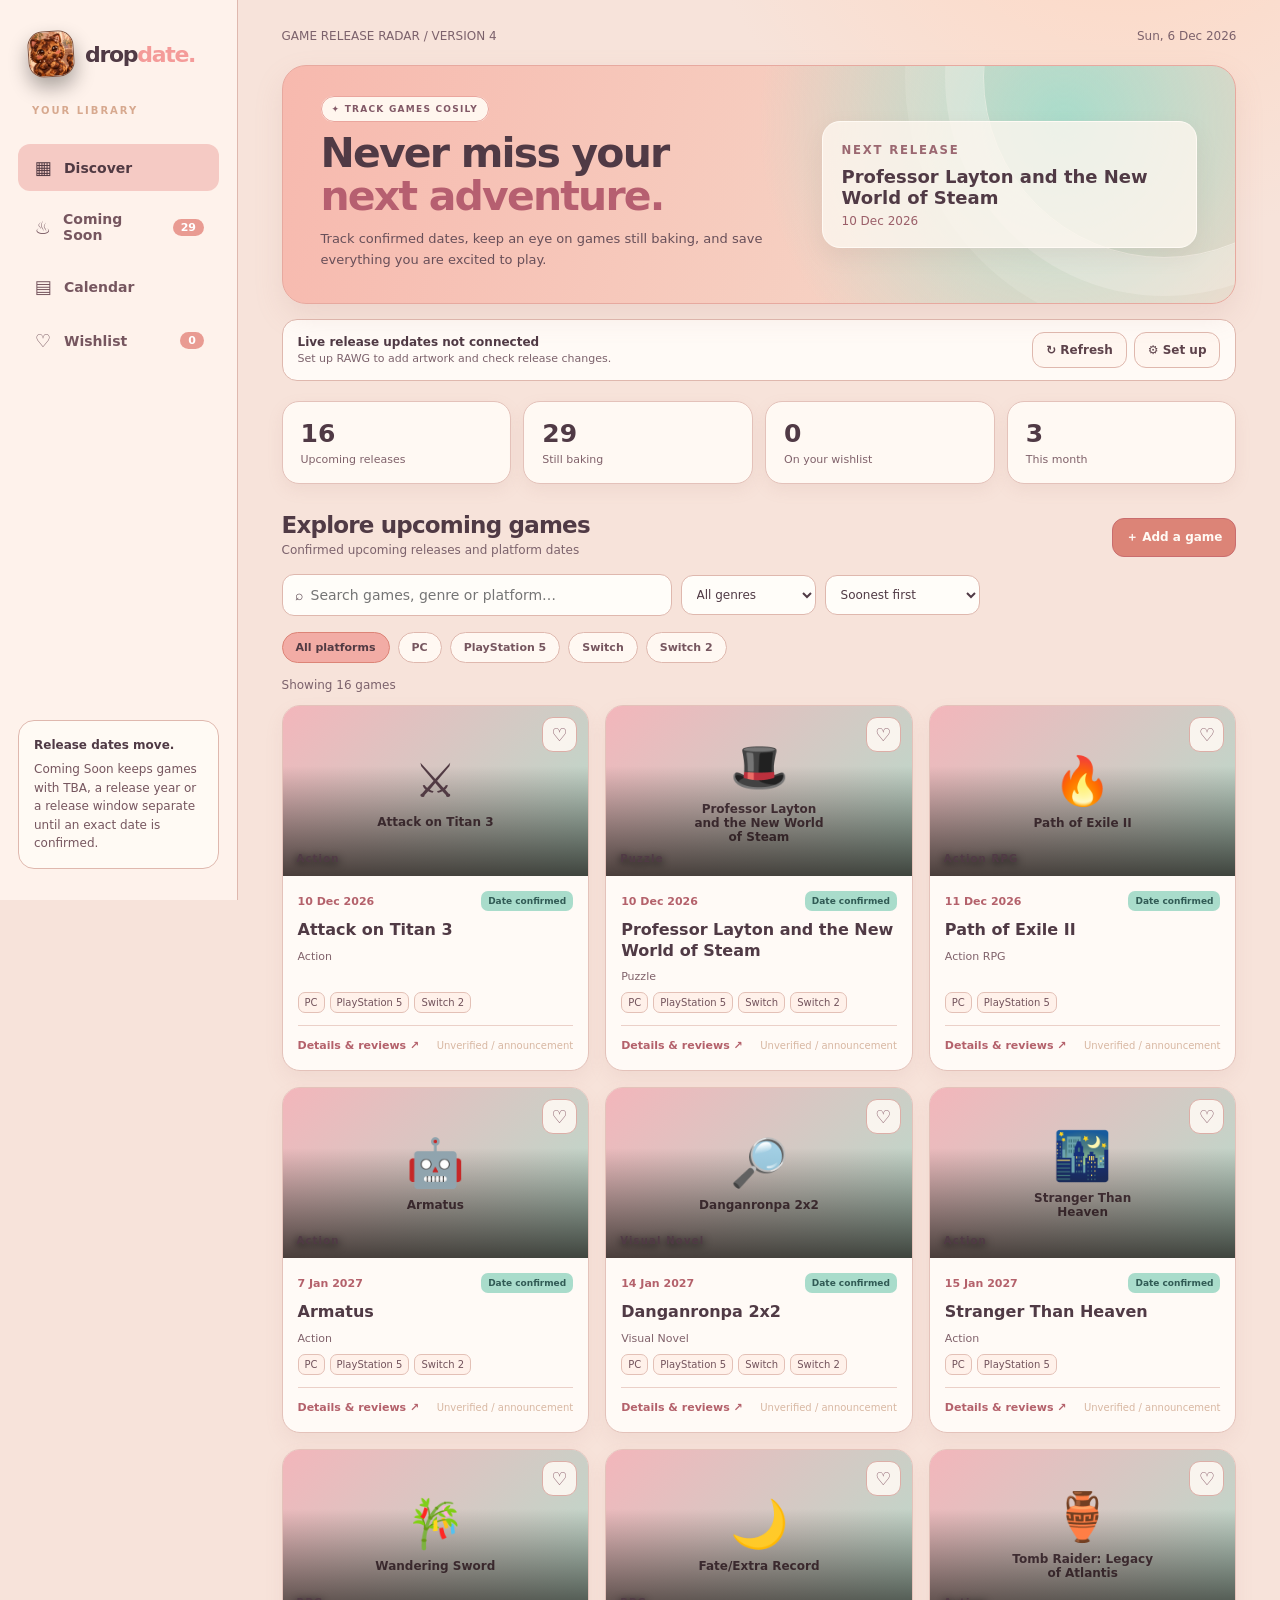
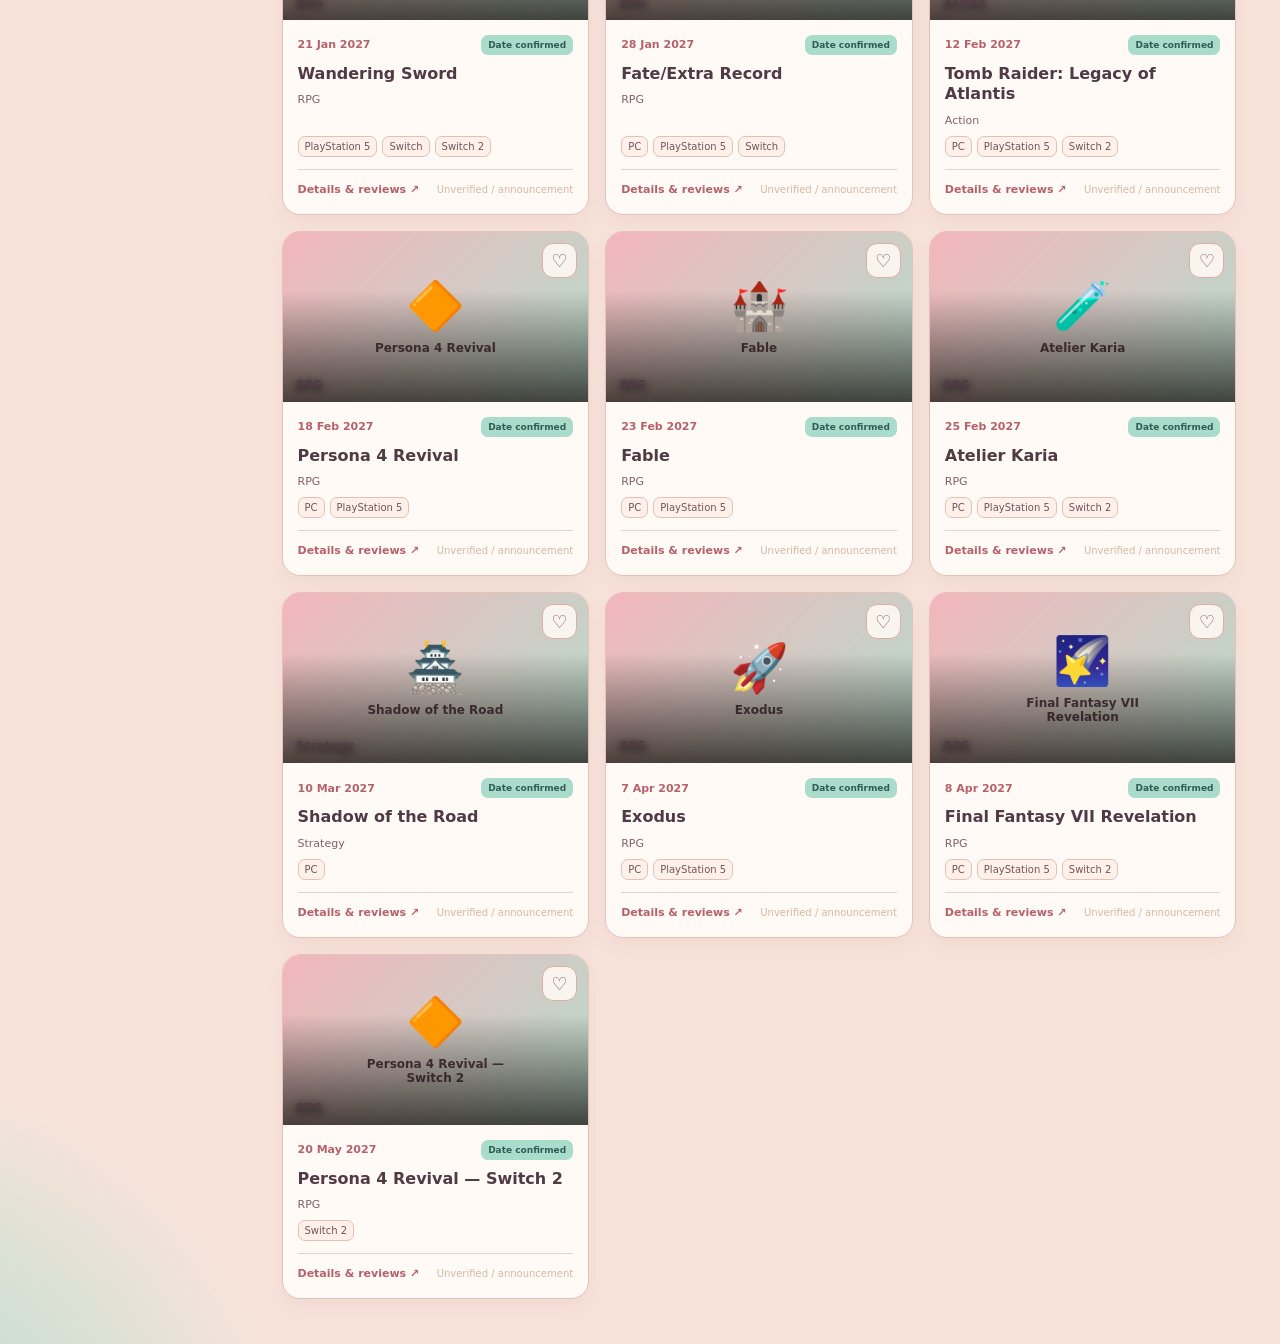
==== commit 51bf90b9: "Fix game details panel loading" ====
--- a/index.html
+++ b/index.html
@@ -7,42 +7,38 @@
 :root{color-scheme:dark;--bg:#24120c;--panel:#341d15;--panel2:#45261a;--stroke:#6b4435;--ink:#fff1e4;--muted:#d2b09b;--peach:#f6c8aa;--caramel:#d69269;--cream:#fff1e4;--mint:#f0b997}*{box-sizing:border-box}html{scroll-behavior:smooth}body{margin:0;background:radial-gradient(circle at 90% -4%,#9a5938 0,transparent 29rem),radial-gradient(circle at -12% 110%,#6a3019 0,transparent 25rem),var(--bg);color:var(--ink);font:14px Inter,ui-sans-serif,system-ui,-apple-system,"Segoe UI",sans-serif}button,input,select,textarea{font:inherit}button{cursor:pointer}button:disabled{opacity:.55;cursor:not-allowed}button:focus-visible,input:focus-visible,select:focus-visible{outline:2px solid var(--mint);outline-offset:3px}.shell{max-width:1450px;margin:auto;display:grid;grid-template-columns:238px minmax(0,1fr);min-height:100vh}.sidebar{border-right:1px solid var(--stroke);padding:31px 18px;position:sticky;top:0;height:100vh;display:flex;flex-direction:column;gap:28px}.brand{display:flex;gap:11px;align-items:center;color:inherit;text-decoration:none;padding:0 10px}.brandmark{width:46px;height:46px;border-radius:15px;overflow:hidden;border:1px solid #7d503d;transform:rotate(-4deg);box-shadow:0 10px 20px #0005}.brandmark img{width:100%;height:100%;object-fit:cover}.brandname{font-weight:900;font-size:22px;letter-spacing:-1.3px}.brandname em{color:var(--peach);font-style:normal}.eyebrow{font-size:10px;font-weight:850;letter-spacing:2px;color:#d7a98f;text-transform:uppercase;padding:0 14px}.nav{display:grid;gap:7px}.nav button{border:0;background:transparent;color:#edc9b5;width:100%;border-radius:12px;padding:13px 15px;text-align:left;font-weight:750;display:flex;gap:11px;align-items:center}.nav button:hover,.nav button.active{background:#5a3425;color:#fff}.nav-icon{width:20px;text-align:center;font-size:18px}.nav-count{margin-left:auto;background:#7d4b35;border-radius:99px;padding:2px 8px;font-size:11px}.side-note{margin-top:auto;border:1px solid var(--stroke);border-radius:16px;padding:15px;background:#2d1a13;color:#edd1bf;font-size:12px;line-height:1.55}.side-note strong{display:block;color:#fff5ed;margin-bottom:5px}.main{padding:29px clamp(18px,3.4vw,52px) 45px;min-width:0}.topline{display:flex;justify-content:space-between;gap:12px;color:var(--muted);font-size:12px;margin-bottom:22px}.hero{border:1px solid #8b5d48;min-height:214px;border-radius:24px;background:radial-gradient(circle at 82% 24%,#d69269 0,transparent 36%),linear-gradient(105deg,#4f2a1c,#2d1710 74%);padding:33px 38px;display:flex;align-items:center;justify-content:space-between;gap:20px;overflow:hidden;position:relative}.hero:after{content:"";position:absolute;width:360px;height:360px;border:1px solid #fff3eb28;border-radius:50%;right:-110px;top:-170px;box-shadow:0 0 0 38px #fff3eb0a,0 0 0 78px #fff3eb08}.hero-copy{position:relative;z-index:1;max-width:570px}.pill{background:#6f3d26;border:1px solid #c58967;border-radius:99px;padding:7px 10px;font-size:9px;letter-spacing:1.25px;font-weight:850}.hero h1{font-size:clamp(30px,4vw,51px);letter-spacing:-1.8px;line-height:1.06;margin:17px 0 10px}.hero h1 span{color:#ffd1b4}.hero p{line-height:1.6;color:#f3dccd;margin:0;font-size:13px}.hero-next{position:relative;z-index:1;min-width:210px;border:1px solid #f8d5bf35;background:#3a1f16c8;border-radius:18px;padding:19px}.hero-next small{color:#f0cfbc;text-transform:uppercase;letter-spacing:1.8px;font-weight:800}.hero-next b{display:block;margin:9px 0 4px;font-size:18px}.hero-next span{font-size:12px;color:#ffd5bd}.sync{display:flex;justify-content:space-between;align-items:center;gap:12px;flex-wrap:wrap;background:#2d1a13;border:1px solid var(--stroke);border-radius:15px;margin:15px 0;padding:12px 15px}.sync strong{display:block;font-size:12px}.sync span{display:block;color:var(--muted);font-size:11px;margin-top:3px}.sync-actions{display:flex;gap:7px}.btn{border:1px solid var(--stroke);background:#3b2118;color:#fff2e8;border-radius:12px;padding:10px 13px;font-size:12px;font-weight:800}.btn:hover{border-color:var(--caramel)}.btn.primary{background:var(--caramel);border-color:#ecb18c;color:#2b140c}.stats{display:grid;grid-template-columns:repeat(4,minmax(0,1fr));gap:12px;margin:20px 0 28px}.stat{background:var(--panel);border:1px solid #5e3c2e;border-radius:17px;padding:17px 18px;color:inherit;text-align:left}.stat:hover,.stat.active{border-color:var(--caramel);background:#45261a}.stat b{display:block;font-size:25px}.stat span{font-size:11px;color:#e9cdbc;display:block;margin-top:5px}.section-head{display:flex;justify-content:space-between;align-items:end;gap:13px;flex-wrap:wrap;margin-bottom:17px}.section-head h2{margin:0;font-size:23px;letter-spacing:-.8px}.section-head p{color:var(--muted);font-size:12px;margin:5px 0 0}.toolbar{display:flex;gap:9px;align-items:center;flex-wrap:wrap;margin-bottom:12px}.search{display:flex;align-items:center;gap:8px;flex:1;min-width:190px;max-width:390px;background:var(--panel);border:1px solid var(--stroke);border-radius:12px;padding:0 12px}.search input{flex:1;min-width:0;border:0;background:transparent;color:var(--ink);padding:12px 0;outline:none}.select{border:1px solid var(--stroke);background:var(--panel);border-radius:12px;color:var(--ink);padding:11px 28px 11px 11px;font-size:12px}.chips{display:flex;gap:8px;overflow-x:auto;padding:4px 0 15px}.chip{white-space:nowrap;border:1px solid #6f4636;border-radius:99px;background:#2d1a13;color:#f1d5c3;padding:8px 13px;font-size:11px;font-weight:800}.chip.active{background:#754730;border-color:#ecb18c;color:#fff}.results{font-size:12px;color:var(--muted);margin:0 0 13px}.card-grid{display:grid;grid-template-columns:repeat(3,minmax(0,1fr));gap:16px}.game{background:#2e1a13;border:1px solid #5d3a2b;border-radius:18px;overflow:hidden;display:flex;flex-direction:column;min-width:0}.game:hover{border-color:var(--caramel);transform:translateY(-2px)}.art{height:170px;position:relative;overflow:hidden;display:grid;place-items:center;background:linear-gradient(140deg,#794252,#35213c)}.art img{position:absolute;inset:0;width:100%;height:100%;object-fit:cover}.art:after{content:"";position:absolute;inset:35% 0 0;background:linear-gradient(transparent,#120b08b9)}.art i{font-size:56px;font-style:normal;z-index:1}.art-label{position:absolute;left:14px;bottom:12px;z-index:2;font-size:10px;letter-spacing:1.2px;font-weight:850;text-shadow:0 2px 8px #000}.save{position:absolute;z-index:3;top:11px;right:11px;border:1px solid #fff8;background:#24130dbb;color:#fff;width:35px;height:35px;border-radius:11px;font-size:18px}.save.saved{background:#8a3811;color:#fff0e5}.game-body{padding:15px;display:flex;flex-direction:column;gap:9px;flex:1}.meta{display:flex;justify-content:space-between;gap:7px;align-items:center}.date{font-size:11px;color:#ffd0b0;font-weight:850}.status{font-size:9px;border-radius:7px;padding:5px 7px;background:#5c3426;color:#fff0e6;font-weight:850;white-space:nowrap}.status.confirmed{background:var(--peach);color:#2b140c}.game h3{margin:0;font-size:16px;line-height:1.28}.genre{font-size:11px;color:#d2b09b}.platforms{display:flex;gap:5px;flex-wrap:wrap;margin-top:auto}.platform{font-size:10px;background:#4a2a1d;border:1px solid #6f4636;border-radius:7px;padding:4px 6px}.details{border-top:1px solid #5d3a2b;margin-top:3px;padding-top:10px;display:flex;justify-content:space-between;align-items:center}.more{border:0;background:transparent;color:#ffd0b0;padding:3px 0;font-size:11px;font-weight:800}.reliability{font-size:10px;color:#d8b7a2}.baking{display:grid;grid-template-columns:minmax(0,1fr) 170px;gap:18px;align-items:center;border:1px solid #9b6349;border-radius:21px;padding:19px 23px;margin-bottom:18px;background:linear-gradient(110deg,#542e1e,#342018)}.baking h3{font-size:21px;margin:0 0 6px}.baking p{color:#f0d4c1;font-size:12px;line-height:1.55;margin:0}.baking img{width:145px;justify-self:end;filter:drop-shadow(0 10px 16px #0007)}.empty{border:1px dashed #815846;border-radius:18px;padding:42px 16px;text-align:center;color:var(--muted)}.empty img{width:88px;display:block;margin:0 auto 8px}.empty strong{display:block;color:var(--ink);font-size:17px;margin:8px}.calendar{border:1px solid var(--stroke);border-radius:17px;overflow:auto;background:var(--panel)}.week,.days{display:grid;grid-template-columns:repeat(7,minmax(90px,1fr))}.week span{padding:12px 3px;text-align:center;background:var(--panel2);font-size:11px;font-weight:800}.calday{min-height:104px;text-align:left;padding:8px;background:#2e1a13;color:#fff0e5;border:0;border-right:1px solid #5d3b2e;border-top:1px solid #5d3b2e}.calday.out{background:#24130d;color:#927565}.event{display:block;max-width:100%;font-size:9px;background:#ecb18c;color:#2b140c;border-radius:5px;padding:4px;margin-top:5px;overflow:hidden;text-overflow:ellipsis;white-space:nowrap}.modal-bg{position:fixed;inset:0;background:#080910ca;z-index:40;display:grid;place-items:center;padding:16px}.modal{background:#341d15;border:1px solid #8b5c47;border-radius:22px;padding:23px;width:min(100%,540px);max-height:92vh;overflow:auto}.modal h2{margin:0;font-size:23px}.modal p{color:#f1d2bf;font-size:12px;line-height:1.55}.modal-top{display:flex;justify-content:space-between;align-items:center}.close{border:0;background:transparent;color:#fff;font-size:24px}.field{display:grid;gap:6px;margin:13px 0}.field label{font-size:11px;font-weight:850;color:#ffe7d6}.field input,.field select,.field textarea{width:100%;background:#24130d;border:1px solid #6c4535;border-radius:11px;padding:11px;color:#fff}.check-row{display:flex;gap:7px;flex-wrap:wrap}.check-row label{border:1px solid #6c4535;border-radius:8px;padding:7px;font-size:11px}.modal-actions{display:flex;justify-content:flex-end;gap:8px;margin-top:18px}.toast{position:fixed;z-index:90;right:20px;bottom:20px;background:var(--peach);color:#2b140c;border-radius:12px;padding:13px 16px;box-shadow:0 10px 35px #0008;font-weight:850;font-size:12px;max-width:290px}.detail-art{height:160px;border-radius:16px;overflow:hidden;position:relative;display:grid;place-items:center;background:#532e3e;font-size:60px}.detail-art img{position:absolute;inset:0;width:100%;height:100%;object-fit:cover}.detail-row{display:flex;justify-content:space-between;gap:14px;border-bottom:1px solid #5d3a2b;padding:9px 0;font-size:12px}.detail-row span:first-child{color:#e6c4ae}.detail-row span:last-child{text-align:right;font-weight:750}@media(max-width:1050px){.shell{grid-template-columns:190px minmax(0,1fr)}.card-grid{grid-template-columns:repeat(2,minmax(0,1fr))}}@media(max-width:760px){.shell{display:block}.sidebar{z-index:15;position:sticky;top:0;height:auto;padding:10px 15px;background:#2a160ff5;backdrop-filter:blur(14px);flex-direction:row;align-items:center;justify-content:space-between;border-right:0;border-bottom:1px solid var(--stroke);gap:5px}.brand{padding:0}.brandmark{width:35px;height:35px;border-radius:11px}.brandname{font-size:19px}.eyebrow,.side-note{display:none}.nav{display:flex;gap:3px}.nav button{font-size:0;padding:10px 9px;gap:0}.nav-icon{font-size:18px}.nav-count{font-size:9px;margin-left:2px;padding:1px 5px}.main{padding:17px 15px 36px}.topline{margin-bottom:14px}.hero{display:block;padding:21px;min-height:auto}.hero h1{font-size:34px}.hero-next{margin-top:18px;min-width:0}.stats{grid-template-columns:repeat(2,minmax(0,1fr));margin:14px 0 23px}.card-grid{gap:10px}.art{height:130px}.game-body{padding:12px}.game h3{font-size:14px}.baking{grid-template-columns:1fr;padding:17px}.baking img{justify-self:start;width:95px;order:-1}.search{max-width:none;flex-basis:100%}.select{flex:1}.week,.days{min-width:630px}}@media(max-width:370px){.card-grid{grid-template-columns:1fr}.art{height:150px}}
 
 /* Pastel cosy room palette */:root{color-scheme:light;--bg:#f7e3da;--panel:#fff9f3;--panel2:#fae4de;--stroke:#dfb8ae;--ink:#503a45;--muted:#7c626c;--peach:#f49b99;--caramel:#dc8477;--cream:#fffaf4;--mint:#9fd6c5}body{background:radial-gradient(circle at 88% -7%,#ffd5be 0,transparent 28rem),radial-gradient(circle at -10% 105%,#a9dccb 0,transparent 26rem),var(--bg)}.sidebar{background:#fff5efcc;border-color:#dfb8ae}.nav button{color:#76565f}.nav button:hover,.nav button.active{background:#f5cac4;color:#513a43}.nav-count{background:#e99b92;color:#fff}.side-note{background:#fffaf4;color:#76565f}.side-note strong{color:#503a45}.hero{border-color:#e7a99f;background:radial-gradient(circle at 82% 24%,#a9dccb 0,transparent 38%),linear-gradient(105deg,#f7b9ae,#f6d6c7 74%);color:#503a45;box-shadow:0 12px 28px #be8d8a2b}.hero:after{border-color:#fffaf484;box-shadow:0 0 0 38px #fffaf438,0 0 0 78px #fffaf420}.pill{background:#fff6ee;border-color:#eaa69e;color:#815866}.hero h1 span{color:#b65f70}.hero p{color:#684f59}.hero-next{border-color:#fffaf4;background:#fff8f0c9;box-shadow:0 8px 20px #b9827b24}.hero-next small{color:#9b6871}.hero-next span{color:#9b5f69}.sync{background:#fffaf6;border-color:#dfb8ae}.btn{background:#fff6f0;border-color:#dfb8ae;color:#5d424b}.btn.primary{background:var(--caramel);border-color:#c96d6e;color:#fffaf4}.stat{border-color:#e4c2ba;background:var(--panel);box-shadow:0 6px 15px #bc8d8820}.stat:hover,.stat.active{border-color:#dc8477;background:#fff0eb}.stat span{color:#80626b}.search,.select{background:#fffdf9;border-color:#dfb8ae}.chip{background:#fff8f2;border-color:#dfb8ae;color:#76565f}.chip.active{background:#f2aca5;border-color:#dc8477;color:#513a43}.game{background:#fffaf6;border-color:#e4c2ba;box-shadow:0 8px 18px #bc8d881c}.art{background:linear-gradient(140deg,#f4b3bb,#b9ddd0)}.save{background:#fffaf4df;border-color:#dcaea7;color:#875967}.save.saved{background:#d87573;color:#fffaf4}.date,.more{color:#b4616b}.status{background:#f6d4cb;color:#6e4b55}.status.confirmed{background:#a9dccb;color:#315b55}.genre{color:#80626b}.platform{background:#fff1ea;border-color:#e3c0b6;color:#73535c}.details{border-color:#ebd0c8}.baking{border-color:#e6aba1;background:linear-gradient(110deg,#f8c4b8,#f8e4d7);box-shadow:0 10px 22px #bd888122}.baking p{color:#72535c}.empty{border-color:#d9ada6;background:#fff8f3}.calendar{border-color:#dfb8ae;background:var(--panel)}.week span{background:#f8ddd8}.calday{background:#fffdf9;color:#503a45;border-color:#ebd0c8}.calday.out{background:#faeee8;color:#b38f90}.event{background:#f4aaa1;color:#513a43}.modal-bg{background:#4b3541a8}.modal{background:#fff9f3;border-color:#e7a99f;color:#503a45}.modal p{color:#72535c}.close{color:#503a45}.field label{color:#76505b}.field input,.field select,.field textarea{background:#fffdf9;border-color:#dfb8ae;color:#503a45}.check-row label{border-color:#dfb8ae}.detail-row{border-color:#ebd0c8}.detail-row span:first-child{color:#9b6972}.toast{background:#a9dccb;color:#315b55;box-shadow:0 10px 35px #9a6d6a44}@media(max-width:760px){.sidebar{background:#fff5eff2}}
-/* Version 4 discovery and mobile improvements */
-.hero h1{font-size:clamp(26px,3.2vw,42px)}
-.release-day{width:100%;display:flex;align-items:center;gap:12px;margin:0 0 14px;padding:10px 14px;border:1px solid #df9b8f;border-radius:18px;background:linear-gradient(110deg,#fff0df,#f7c7bc 62%,#bfe1d3);color:#503a45;text-align:left;box-shadow:0 8px 18px #bc8d8826;cursor:pointer}.release-day:hover{transform:translateY(-1px);box-shadow:0 12px 22px #bc8d8840}.release-day img{width:42px;height:42px;flex:0 0 42px;object-fit:cover;border-radius:13px;border:1px solid #fffaf4}.release-day span{display:grid;gap:2px;min-width:0}.release-day strong{font-size:15px}.release-day small{overflow:hidden;text-overflow:ellipsis;white-space:nowrap;color:#72535c}.release-day b{margin-left:auto;font-size:12px;color:#87515a;white-space:nowrap}.game[data-open-game]{cursor:pointer}.game[data-open-game]:focus-visible{outline:3px solid #dc8477;outline-offset:3px}.art-fallback{position:absolute;inset:0;display:grid;place-content:center;gap:8px;padding:14px;text-align:center;background:linear-gradient(145deg,#f6bec0,#aedde0);color:#503a45}.art-fallback i{font-size:34px;font-style:normal}.art-fallback strong{font-size:14px;line-height:1.15}.art img{position:relative;z-index:1}.art-label{z-index:2}.save{z-index:3}.review-link{color:#a65362;font-weight:800;text-decoration:none}.review-link:hover{text-decoration:underline}.review-unavailable{color:#80626b;font-size:13px}.event-count{display:inline-flex;align-items:center;justify-content:center;margin-top:3px;padding:2px 6px;border-radius:999px;background:#f3b9b2;color:#513a43;font-size:11px;font-weight:800}@media(max-width:760px){.hero h1{font-size:30px}.release-day{margin:0 0 10px;padding:9px 11px;border-radius:15px}.release-day img{width:36px;height:36px;flex-basis:36px}.release-day strong{font-size:14px}.release-day b{display:none}.week,.days{min-width:0}.week span{padding:7px 0;font-size:9px}.calday{min-width:0;min-height:62px;padding:5px 3px;overflow:hidden}.calday b{font-size:12px}.calday .event{width:7px;height:7px;margin:6px auto 0;padding:0;border-radius:50%;font-size:0;line-height:0}.calday .event:nth-of-type(n+2){display:none}.calday .event-count{display:flex;width:15px;height:15px;margin:4px auto 0;padding:0;font-size:9px}.calendar{overflow:hidden}}
-</style></head><body>
-<div class="shell"><aside class="sidebar"><a class="brand" href="#" aria-label="Dropdate home"><span class="brandmark"><img src="./logo-cat.png" alt="Cookie Cat logo"></span><span class="brandname">drop<em>date.</em></span></a><div class="eyebrow">Your library</div><nav class="nav" id="nav"><button data-view="discover" class="active"><span class="nav-icon">▦</span>Discover</button><button data-view="coming"><span class="nav-icon">♨</span>Coming Soon<span class="nav-count" id="comingCount">0</span></button><button data-view="calendar"><span class="nav-icon">▤</span>Calendar</button><button data-view="wishlist"><span class="nav-icon">♡</span>Wishlist<span class="nav-count" id="wishCount">0</span></button></nav><div class="side-note"><strong>Release dates move.</strong>Coming Soon keeps games with TBA, a release year or a release window separate until an exact date is confirmed.</div></aside><main class="main"><div class="topline"><span>GAME RELEASE RADAR / VERSION 4</span><span id="todayLabel"></span></div><div id="releaseDay" aria-live="polite"></div><section class="hero"><div class="hero-copy"><span class="pill">✦ TRACK GAMES COSILY</span><h1>Never miss your<br><span>next adventure.</span></h1><p>Track confirmed dates, keep an eye on games still baking, and save everything you are excited to play.</p></div><div class="hero-next"><small>Next release</small><b id="nextTitle">Checking releases…</b><span id="nextDate"></span></div></section><section class="sync"><div><strong id="syncTitle">Live release updates not connected</strong><span id="syncSub">Your RAWG key stays in this browser only.</span></div><div class="sync-actions"><button class="btn" id="refresh">↻ Refresh</button><button class="btn" id="settings">⚙ Set up</button></div></section><section class="stats"><button class="stat" data-stat="discover"><b id="statUpcoming">0</b><span>Upcoming releases</span></button><button class="stat" data-stat="coming"><b id="statComing">0</b><span>Still baking</span></button><button class="stat" data-stat="wishlist"><b id="statWish">0</b><span>On your wishlist</span></button><button class="stat" data-stat="calendar"><b id="statMonth">0</b><span>This month</span></button></section><section id="content" aria-live="polite"></section></main></div><div id="overlay"></div><div id="toasts" aria-live="polite"></div>
+/* Version 4 discovery refinements */
+.hero h1{font-size:clamp(26px,3.2vw,42px)}#releaseDay{margin-bottom:14px}.release-day{width:100%;border:1px solid #e3aaa0;background:linear-gradient(105deg,#fff9f3,#f8dbd4);border-radius:16px;padding:10px 13px;display:flex;align-items:center;gap:11px;text-align:left;color:#573c47;box-shadow:0 6px 15px #bc8d8820}.release-day:hover{border-color:#dc8477}.release-day img{width:43px;height:43px;border-radius:12px;object-fit:cover;background:#f2b7b1}.release-day span{display:grid;gap:2px;min-width:0}.release-day strong{font-size:14px}.release-day small{font-size:11px;white-space:nowrap;overflow:hidden;text-overflow:ellipsis}.release-day b{margin-left:auto;font-size:11px;white-space:nowrap;color:#a65c67}.game{cursor:pointer}.game:focus-visible{outline:3px solid var(--mint);outline-offset:3px}.art-fallback{position:absolute;inset:0;display:grid;place-items:center;align-content:center;gap:7px;padding:15px;text-align:center;background:linear-gradient(135deg,#f3b6bb,#b6dccc);color:#513a43;font-weight:800}.art-fallback i{font-size:47px;font-style:normal}.art-fallback span{font-size:12px;max-width:17ch}.art img~.art-fallback{z-index:0}.art img{z-index:1}.event-count{display:block;margin-top:5px;font-size:9px;color:#8d5961}@media(max-width:760px){.hero h1{font-size:30px}.release-day{padding:9px 11px}.release-day b{font-size:10px}.week,.days{min-width:0}.week span{padding:9px 1px;font-size:10px}.calday{min-width:0;min-height:62px;padding:5px;font-size:11px}.calday .event{width:7px;height:7px;padding:0;margin:4px auto 0;border-radius:99px;font-size:0;background:#ef9d99}.calday .event:nth-of-type(n+2){display:none}.calday .event-count{font-size:9px;text-align:center;margin-top:3px}.calendar{overflow:hidden}}</style></head><body>
+<div class="shell"><aside class="sidebar"><a class="brand" href="#" aria-label="Dropdate home"><span class="brandmark"><img src="./logo-cat.png" alt="Cookie Cat logo"></span><span class="brandname">drop<em>date.</em></span></a><div class="eyebrow">Your library</div><nav class="nav" id="nav"><button data-view="discover" class="active"><span class="nav-icon">▦</span>Discover</button><button data-view="coming"><span class="nav-icon">♨</span>Coming Soon<span class="nav-count" id="comingCount">0</span></button><button data-view="calendar"><span class="nav-icon">▤</span>Calendar</button><button data-view="wishlist"><span class="nav-icon">♡</span>Wishlist<span class="nav-count" id="wishCount">0</span></button></nav><div class="side-note"><strong>Release dates move.</strong>Coming Soon keeps games with TBA, a release year or a release window separate until an exact date is confirmed.</div></aside><main class="main"><div class="topline"><span>GAME RELEASE RADAR / VERSION 4</span><span id="todayLabel"></span></div><div id="releaseDay"></div><section class="hero"><div class="hero-copy"><span class="pill">✦ TRACK GAMES COSILY</span><h1>Never miss your<br><span>next adventure.</span></h1><p>Track confirmed dates, keep an eye on games still baking, and save everything you are excited to play.</p></div><div class="hero-next"><small>Next release</small><b id="nextTitle">Checking releases…</b><span id="nextDate"></span></div></section><section class="sync"><div><strong id="syncTitle">Live release updates not connected</strong><span id="syncSub">Your RAWG key stays in this browser only.</span></div><div class="sync-actions"><button class="btn" id="refresh">↻ Refresh</button><button class="btn" id="settings">⚙ Set up</button></div></section><section class="stats"><button class="stat" data-stat="discover"><b id="statUpcoming">0</b><span>Upcoming releases</span></button><button class="stat" data-stat="coming"><b id="statComing">0</b><span>Still baking</span></button><button class="stat" data-stat="wishlist"><b id="statWish">0</b><span>On your wishlist</span></button><button class="stat" data-stat="calendar"><b id="statMonth">0</b><span>This month</span></button></section><section id="content" aria-live="polite"></section></main></div><div id="overlay"></div><div id="toasts" aria-live="polite"></div>
 <script>
 (()=>{'use strict';
-const K={games:'dropdate-games-v1',wish:'dropdate-wishlist-v1',live:'dropdate-live-v1',stamp:'dropdate-synced-at-v1',rawg:'dropdate-rawg-key-v1',art:'dropdate-artwork-v1'};const allowed=['PC','PS5','Switch','Switch 2'];
+const K={games:'dropdate-games-v1',wish:'dropdate-wishlist-v1',live:'dropdate-live-v1',stamp:'dropdate-synced-at-v1',rawg:'dropdate-rawg-key-v1'};const allowed=['PC','PS5','Switch','Switch 2'];
 const base=[
 ['planet-zoo-2','Planet Zoo 2','2026-10-13',['PC','PS5'],'Simulation','🦒'],['valor-mortis','Valor Mortis','2026-10-13',['PC','PS5'],'Action RPG','⚔️'],['witchs-bakery','The Witch’s Bakery','2026-10-14',['PC','PS5','Switch','Switch 2'],'Cosy','🥐'],['castlevania','Castlevania: Belmont’s Curse','2026-10-15',['PC','PS5','Switch'],'Action','🦇'],['ratatan','Ratatan','2026-10-15',['PS5','Switch 2'],'Rhythm','🥁'],['frosthaven','Frosthaven','2026-10-15',['PC'],'Strategy','❄️'],['stupid-never-dies','Stupid Never Dies','2026-10-21',['PC','PS5'],'Action RPG','💀'],['ff-resonance','Final Fantasy Resonance','2026-10-22',['PC','PS5','Switch','Switch 2'],'RPG','✨'],['switch-sports','Nintendo Switch Sports Resort','2026-10-22',['Switch 2'],'Sports','🏝️'],['cod-mw4','Call of Duty: Modern Warfare 4','2026-10-23',['PC','PS5','Switch 2'],'Shooter','🎯'],['one-piece','One Piece: Grand Gourmet','2026-10-23',['PC','Switch','Switch 2'],'Adventure','🍱'],['phantom-blade','Phantom Blade Zero','2026-10-29',['PC','PS5'],'Action RPG','🗡️'],['wolf-among-us','The Wolf Among Us Remastered','2026-10-29',['PC','PS5','Switch','Switch 2'],'Adventure','🐺'],['godzilla','Godzilla: Destroy All Monsters Melee Remastered','2026-11-03',['PC','PS5','Switch 2'],'Fighting','🦖'],['edge-memories','Edge of Memories','2026-11-05',['PC','PS5'],'RPG','🌌'],['zelda-ocarina','The Legend of Zelda: Ocarina of Time','2026-11-05',['Switch 2'],'Adventure','🪈'],['stellar-blade','Stellar Blade: Complete Edition','2026-11-06',['Switch 2'],'Action','⚡'],['metaphor','Metaphor: ReFantazio','2026-11-12',['Switch 2'],'RPG','👑'],['pikmin','Pikmin 4: Switch 2 Edition','2026-11-12',['Switch 2'],'Strategy','🌱'],['sonic-pico','Sonic Pico Park','2026-11-12',['PC','PS5','Switch','Switch 2'],'Platformer','💙'],['gta6','Grand Theft Auto VI','2026-11-19',['PS5'],'Open World','🌴'],['hela','Hela','2026-12-01',['PC','PS5','Switch 2'],'Cosy','🐭'],['dq-monsters','Dragon Quest Monsters: The Withered World','2026-12-03',['PC','PS5','Switch','Switch 2'],'RPG','🐉'],['rayman','Rayman Legends Retold','2026-12-03',['PC','PS5','Switch 2'],'Platformer','🌀'],['dawn-of-war','Warhammer 40,000: Dawn of War IV','2026-12-03',['PC'],'Strategy','🛡️'],['mh-wilds','Monster Hunter Wilds','2026-12-04',['Switch 2'],'Action RPG','🐲'],['prof-layton','Professor Layton and the New World of Steam','2026-12-10',['PC','PS5','Switch','Switch 2'],'Puzzle','🎩'],['attack-titan','Attack on Titan 3','2026-12-10',['PC','PS5','Switch 2'],'Action','⚔️'],['path-exile','Path of Exile II','2026-12-11',['PC','PS5'],'Action RPG','🔥'],['armatus','Armatus','2027-01-07',['PC','PS5','Switch 2'],'Action','🤖'],['danganronpa','Danganronpa 2x2','2027-01-14',['PC','PS5','Switch','Switch 2'],'Visual Novel','🔎'],['stranger-heaven','Stranger Than Heaven','2027-01-15',['PC','PS5'],'Action','🌃'],['wandering-sword','Wandering Sword','2027-01-21',['PS5','Switch','Switch 2'],'RPG','🎋'],['fate-extra','Fate/Extra Record','2027-01-28',['PC','PS5','Switch'],'RPG','🌙'],['persona','Persona 4 Revival','2027-02-18',['PC','PS5'],'RPG','🔶'],['persona-switch2','Persona 4 Revival — Switch 2','2027-05-20',['Switch 2'],'RPG','🔶'],['fable','Fable','2027-02-23',['PC','PS5'],'RPG','🏰'],['tomb-raider','Tomb Raider: Legacy of Atlantis','2027-02-12',['PC','PS5','Switch 2'],'Action','🏺'],['atelier-karia','Atelier Karia','2027-02-25',['PC','PS5','Switch 2'],'RPG','🧪'],['shadow-road','Shadow of the Road','2027-03-10',['PC'],'Strategy','🏯'],['exodus','Exodus','2027-04-07',['PC','PS5'],'RPG','🚀'],['ffvii','Final Fantasy VII Revelation','2027-04-08',['PC','PS5','Switch 2'],'RPG','🌠']].map(x=>({id:x[0],title:x[1],date:x[2],platforms:x[3],genre:x[4],icon:x[5],source:'snapshot',dateSource:'unverified'}));
 const anticipated=[{id:'witchbrook',title:'Witchbrook',platforms:['PC','Switch'],genre:'Cosy',icon:'🧹',releaseWindow:'TBA',dateSource:'unverified',addedAt:'2026-10-12',source:'curated'},{id:'duskbloods',title:'The Duskbloods',platforms:['Switch 2'],genre:'Action RPG',icon:'🩸',releaseWindow:'2026',dateSource:'unverified',addedAt:'2026-10-12',source:'curated'},{id:'kena',title:'Kena: Scars of Kosmora',platforms:['PC','PS5'],genre:'Adventure',icon:'🌿',releaseWindow:'TBA',dateSource:'unverified',addedAt:'2026-10-12',source:'curated'}];
 const art={persona:'https://shared.fastly.steamstatic.com/store_item_assets/steam/apps/2963950/header.jpg',witchbrook:'https://shared.fastly.steamstatic.com/store_item_assets/steam/apps/1846700/header.jpg',duskbloods:'https://cdn.technobezz.com/c/Technobezz_2026_02_12_T171258_628_b3d5a9b4ec.png',gta6:'https://m.media-amazon.com/images/M/MV5BOWIzN2FhZDYtZGRhMS00ZGZjLTk0NDctZDM4NmJhZjg0NDc3XkEyXkFqcGc@._V1_.jpg','phantom-blade':'https://shared.fastly.steamstatic.com/store_item_assets/steam/apps/4115450/header.jpg',kena:'https://shared.fastly.steamstatic.com/store_item_assets/steam/apps/3485810/header.jpg'};
-const get=(k,d)=>{try{let x=JSON.parse(localStorage.getItem(k));return x==null?d:x}catch(e){return d}},put=(k,v)=>{try{localStorage.setItem(k,JSON.stringify(v))}catch(e){toast('Storage is unavailable in this browser.')}};let custom=get(K.games,[]),wish=get(K.wish,[]),live=get(K.live,[]),artworkCache=get(K.art,{}),rawg=localStorage.getItem(K.rawg)||'',stamp=localStorage.getItem(K.stamp)||'',view='discover',platform='All',genre='All',query='',sort='soonest',cal=new Date();cal.setDate(1);let syncing=false,syncError='';
-const $=s=>document.querySelector(s),esc=s=>String(s??'').replace(/[&<>"']/g,c=>({'&':'&amp;','<':'&lt;','>':'&gt;','"':'&quot;',"'":'&#39;'}[c])),norm=s=>String(s||'').toLowerCase().replace(/[^a-z0-9]/g,''),iso=d=>{let x=new Date(d);return x.getFullYear()+'-'+String(x.getMonth()+1).padStart(2,'0')+'-'+String(x.getDate()).padStart(2,'0')},today=()=>iso(new Date()),date=s=>new Date(s+'T12:00:00'),pretty=s=>date(s).toLocaleDateString('en-GB',{day:'numeric',month:'short',year:'numeric'}),reviewLink=g=>okURL(g.reviewUrl)?g.reviewUrl:'',img=g=>g.artwork||artworkCache[norm(g.title)]||art[g.id]||'',okURL=u=>/^https:\/\//.test(u||'');
+const get=(k,d)=>{try{let x=JSON.parse(localStorage.getItem(k));return x==null?d:x}catch(e){return d}},put=(k,v)=>{try{localStorage.setItem(k,JSON.stringify(v))}catch(e){toast('Storage is unavailable in this browser.')}};let custom=get(K.games,[]),wish=get(K.wish,[]),live=get(K.live,[]),rawg=localStorage.getItem(K.rawg)||'',stamp=localStorage.getItem(K.stamp)||'',view='discover',platform='All',genre='All',query='',sort='soonest',cal=new Date();cal.setDate(1);let syncing=false,syncError='';
+const $=s=>document.querySelector(s),esc=s=>String(s??'').replace(/[&<>"']/g,c=>({'&':'&amp;','<':'&lt;','>':'&gt;','"':'&quot;',"'":'&#39;'}[c])),norm=s=>String(s||'').toLowerCase().replace(/[^a-z0-9]/g,''),iso=d=>{let x=new Date(d);return x.getFullYear()+'-'+String(x.getMonth()+1).padStart(2,'0')+'-'+String(x.getDate()).padStart(2,'0')},today=()=>iso(new Date()),date=s=>new Date(s+'T12:00:00'),pretty=s=>date(s).toLocaleDateString('en-GB',{day:'numeric',month:'short',year:'numeric'}),img=g=>g.artwork||art[g.id]||'',okURL=u=>/^https:\/\//.test(u||'');
 function clean(g){return {...g,platforms:[...new Set((g.platforms||[]).filter(p=>allowed.includes(p)))],platformDates:g.platformDates||{}}}custom=Array.isArray(custom)?custom.map(clean).filter(g=>g.platforms.length):[];live=Array.isArray(live)?live.map(clean).filter(g=>g.platforms.length):[];
 function merge(){let seen=new Set(),out=[];for(let g of [...custom,...live,...base,...anticipated].map(clean)){let n=norm(g.title);if(!n||seen.has(n))continue;seen.add(n);out.push(g)}return out}
 function rows(g){let arr=[];for(let p of g.platforms||[]){let d=(g.platformDates||{})[p]||g.date||null;if(/^\d{4}-\d{2}-\d{2}$/.test(d||''))arr.push({game:g,platform:p,date:d})}return arr}
 function exact(g){return rows(g).some(r=>r.date>=today())}function coming(g){return !exact(g)}function status(g){if(exact(g))return ['Date confirmed','confirmed'];if(g.releaseWindow&&g.releaseWindow!=='TBA')return ['Release window','window'];return ['TBA','tba']}function sourceText(g){return g.dateSource==='publisher'?'Publisher confirmed':g.dateSource==='rawg'?'RAWG — verify with publisher':g.dateSource==='manual'?'Your entry':'Unverified / announcement'}
 function visibleGames(){let all=merge(),items=view==='coming'?all.filter(coming):view==='wishlist'?all.filter(g=>wish.includes(g.id)):all.filter(g=>exact(g));if(platform!=='All')items=items.filter(g=>g.platforms.includes(platform));if(genre!=='All')items=items.filter(g=>g.genre===genre);if(query.trim())items=items.filter(g=>[g.title,g.genre,g.releaseWindow,...g.platforms].join(' ').toLowerCase().includes(query.toLowerCase()));items.sort((a,b)=>sort==='title'?a.title.localeCompare(b.title):sort==='recent'?String(b.addedAt||'').localeCompare(String(a.addedAt||'')):sort==='popular'?(Number(b.popularity)||0)-(Number(a.popularity)||0):(firstDate(a)||'9999').localeCompare(firstDate(b)||'9999')||a.title.localeCompare(b.title));return items}function firstDate(g){return rows(g).filter(r=>r.date>=today()).map(r=>r.date).sort()[0]||''}
 function platformTags(g){return g.platforms.map(p=>'<span class="platform">'+esc(p==='PS5'?'PlayStation 5':p)+'</span>').join('')}function dateText(g){let rs=rows(g).filter(r=>r.date>=today());if(!rs.length)return g.releaseWindow||'TBA';let unique=[...new Set(rs.map(r=>r.date))].sort();return unique.length===1?pretty(unique[0]):'Dates vary by platform'}
-function toast(t){$('#toasts').innerHTML='<div class="toast">'+esc(t)+'</div>';setTimeout(()=>$('#toasts').innerHTML='',3100)}function saved(id){return wish.includes(id)}function toggle(id){wish=saved(id)?wish.filter(x=>x!==id):[...wish,id];put(K.wish,wish);render();toast(saved(id)?'Added to your cosy stash!':'Removed from your cosy stash.')}function card(g){let st=status(g),a=img(g);return '<article class="game" data-open-game="'+esc(g.id)+'" role="button" tabindex="0" aria-label="Open '+esc(g.title)+' details and reviews"><div class="art"><div class="art-fallback"><i>'+esc(g.icon||'🎮')+'</i><strong>'+esc(g.title)+'</strong></div>' +(okURL(a)?'<img src="'+esc(a)+'" alt="Artwork for '+esc(g.title)+'" loading="lazy" referrerpolicy="no-referrer" onerror="this.remove()">':'')+'<span class="art-label">'+esc(g.genre)+'</span><button class="save '+(saved(g.id)?'saved':'')+'" data-save="'+esc(g.id)+'" aria-label="Toggle wishlist for '+esc(g.title)+'">'+(saved(g.id)?'♥':'♡')+'</button></div><div class="game-body"><div class="meta"><span class="date">'+esc(dateText(g))+'</span><span class="status '+st[1]+'">'+st[0]+'</span></div><h3>'+esc(g.title)+'</h3><div class="genre">'+esc(g.genre)+'</div><div class="platforms">'+platformTags(g)+'</div><div class="details"><button class="more" data-detail="'+esc(g.id)+'">Details &amp; reviews ↗</button><span class="reliability">'+esc(sourceText(g))+'</span></div></div></article>'}
+function toast(t){$('#toasts').innerHTML='<div class="toast">'+esc(t)+'</div>';setTimeout(()=>$('#toasts').innerHTML='',3100)}function saved(id){return wish.includes(id)}function toggle(id){wish=saved(id)?wish.filter(x=>x!==id):[...wish,id];put(K.wish,wish);render();toast(saved(id)?'Added to your cosy stash!':'Removed from your cosy stash.')}function card(g){let st=status(g),a=img(g);return '<article class="game" data-open-game="'+esc(g.id)+'" role="button" tabindex="0" aria-label="Open details for '+esc(g.title)+'"><div class="art"><div class="art-fallback"><i>'+esc(g.icon||'🎮')+'</i><span>'+esc(g.title)+'</span></div>'+(okURL(a)?'<img src="'+esc(a)+'" alt="Artwork for '+esc(g.title)+'" loading="lazy" referrerpolicy="no-referrer" onerror="this.remove()">':'')+'<span class="art-label">'+esc(g.genre)+'</span><button class="save '+(saved(g.id)?'saved':'')+'" data-save="'+esc(g.id)+'" aria-label="Toggle wishlist">'+(saved(g.id)?'♥':'♡')+'</button></div><div class="game-body"><div class="meta"><span class="date">'+esc(dateText(g))+'</span><span class="status '+st[1]+'">'+st[0]+'</span></div><h3>'+esc(g.title)+'</h3><div class="genre">'+esc(g.genre)+'</div><div class="platforms">'+platformTags(g)+'</div><div class="details"><button class="more" data-detail="'+esc(g.id)+'">Details &amp; reviews ↗</button><span class="reliability">'+esc(sourceText(g))+'</span></div></div></article>'}
 function controls(){let genres=[...new Set(merge().map(g=>g.genre))].sort(),showPopular=visibleGames().some(g=>Number(g.popularity)>0);return '<div class="toolbar"><label class="search">⌕<input id="search" type="search" value="'+esc(query)+'" placeholder="Search games, genre or platform…" aria-label="Search games"></label><select id="genre" class="select" aria-label="Genre"><option>All genres</option>'+genres.map(x=>'<option '+(genre===x?'selected':'')+'>'+esc(x)+'</option>').join('')+'</select><select id="sort" class="select" aria-label="Sort"><option value="soonest" '+(sort==='soonest'?'selected':'')+'>Soonest first</option><option value="title" '+(sort==='title'?'selected':'')+'>A to Z</option><option value="recent" '+(sort==='recent'?'selected':'')+'>Recently added</option>' +(showPopular?'<option value="popular" '+(sort==='popular'?'selected':'')+'>Most anticipated</option>':'')+'</select></div><div class="chips" aria-label="Platform filter">'+['All','PC','PS5','Switch','Switch 2'].map(p=>'<button class="chip '+(platform===p?'active':'')+'" data-platform="'+p+'">'+(p==='All'?'All platforms':p==='PS5'?'PlayStation 5':p)+'</button>').join('')+'</div>'}
 function header(title,sub){return '<div class="section-head"><div><h2>'+title+'</h2><p>'+sub+'</p></div><button class="btn primary" id="add">＋ Add a game</button></div>'}
-function releaseDay(){let games=merge().filter(g=>rows(g).some(r=>r.date===today()));if(!games.length)return '';let g=games[0],a=img(g),more=games.length>1?' +'+(games.length-1)+' more':'';return '<button class="release-day" data-release-day="'+esc(g.id)+'" aria-label="Open today’s release, '+esc(g.title)+'">'+(okURL(a)?'<img src="'+esc(a)+'" alt="">':'<img src="./logo-cat.png" alt="Cookie Cat celebrates release day">')+'<span><strong>Fresh out today!</strong><small>'+esc(g.title)+more+'</small></span><b>Open game ↗</b></button>'}
-function list(){let games=visibleGames(),isComing=view==='coming',isWish=view==='wishlist';let intro=isComing?'<div class="baking"><div><h3>These games are still baking!</h3><p>Their release dates have not been confirmed. A TBA, year or release window stays here until a publisher confirms an exact date.</p></div><img src="./logo-cat.png" alt="Cookie Cat"></div>':'';let empty=isWish&&wish.length===0?['Your wishlist tray is empty!','Save a game with the heart to keep it close.']:['No treats found. Try another search!','Try another genre, platform or title.'];return header(isComing?'Coming Soon':isWish?'Your wishlist':'Explore upcoming games',isComing?'Announced releases without an exact date':isWish?'Games you have saved for later':'Confirmed upcoming releases and platform dates')+intro+controls()+'<p class="results">Showing '+games.length+' '+(games.length===1?'game':'games')+'</p>'+(games.length?'<div class="card-grid">'+games.map(card).join('')+'</div>':'<div class="empty"><img src="./logo-cat.png" alt="Cookie Cat"><strong>'+empty[0]+'</strong>'+empty[1]+'</div>')}
-function calendar(){let y=cal.getFullYear(),m=cal.getMonth(),first=new Date(y,m,1),last=new Date(y,m+1,0).getDate(),off=(first.getDay()+6)%7,count=Math.ceil((off+last)/7)*7;let events=[];for(let g of merge())for(let r of rows(g))if(r.date>=today()&&(platform==='All'||r.platform===platform)&&(genre==='All'||g.genre===genre))events.push(r);let cells='';for(let i=0;i<count;i++){let d=i-off+1,real=d>0&&d<=last,x=new Date(y,m,d),k=iso(x),e=real?events.filter(v=>v.date===k):[];cells+='<button class="calday '+(!real?'out':'')+'" '+(e.length?'data-day="'+k+'"':'')+'><b>'+x.getDate()+'</b>'+e.slice(0,2).map(v=>'<span class="event">'+esc(v.game.title)+' · '+esc(v.platform)+'</span>').join('')+(e.length>2?'<span class="event-count">+'+(e.length-2)+'</span>':'')+'</button>'}return header('Release calendar','Platform-specific dates are shown on the correct day')+controls()+'<div class="toolbar"><button class="btn" id="prev">‹ Previous</button><b>'+cal.toLocaleDateString('en-GB',{month:'long',year:'numeric'})+'</b><button class="btn" id="next">Next ›</button><button class="btn" id="now">Today</button></div><div class="calendar"><div class="week">'+['Mon','Tue','Wed','Thu','Fri','Sat','Sun'].map(x=>'<span>'+x+'</span>').join('')+'</div><div class="days">'+cells+'</div></div>}
+function releaseDay(){let games=merge().filter(g=>rows(g).some(r=>r.date===today()));if(!games.length)return '';let g=games[0],a=img(g);return '<button class="release-day" data-release-day="'+esc(g.id)+'" aria-label="Open release for '+esc(g.title)+'">'+(okURL(a)?'<img src="'+esc(a)+'" alt="">':'<img src="./logo-cat.png" alt="Cookie Cat celebrates release day">')+'<span><strong>Fresh out today!</strong><small>'+esc(g.title)+'</small></span><b>Open game ↗</b></button>'}function list(){let games=visibleGames(),isComing=view==='coming',isWish=view==='wishlist';let intro=isComing?'<div class="baking"><div><h3>These games are still baking!</h3><p>Their release dates have not been confirmed. A TBA, year or release window stays here until a publisher confirms an exact date.</p></div><img src="./logo-cat.png" alt="Cookie Cat"></div>':'';let empty=isWish&&wish.length===0?['Your wishlist tray is empty!','Save a game with the heart to keep it close.']:['No treats found. Try another search!','Try another genre, platform or title.'];return header(isComing?'Coming Soon':isWish?'Your wishlist':'Explore upcoming games',isComing?'Announced releases without an exact date':isWish?'Games you have saved for later':'Confirmed upcoming releases and platform dates')+intro+controls()+'<p class="results">Showing '+games.length+' '+(games.length===1?'game':'games')+'</p>'+(games.length?'<div class="card-grid">'+games.map(card).join('')+'</div>':'<div class="empty"><img src="./logo-cat.png" alt="Cookie Cat"><strong>'+empty[0]+'</strong>'+empty[1]+'</div>')}
+function calendar(){let y=cal.getFullYear(),m=cal.getMonth(),first=new Date(y,m,1),last=new Date(y,m+1,0).getDate(),off=(first.getDay()+6)%7,count=Math.ceil((off+last)/7)*7;let events=[];for(let g of merge())for(let r of rows(g))if(r.date>=today()&&(platform==='All'||r.platform===platform)&&(genre==='All'||g.genre===genre))events.push(r);let cells='';for(let i=0;i<count;i++){let d=i-off+1,real=d>0&&d<=last,x=new Date(y,m,d),k=iso(x),e=real?events.filter(v=>v.date===k):[];cells+='<button class="calday '+(!real?'out':'')+'" '+(e.length?'data-day="'+k+'"':'')+'><b>'+x.getDate()+'</b>'+e.slice(0,2).map(v=>'<span class="event">'+esc(v.game.title)+' · '+esc(v.platform)+'</span>').join('')+(e.length>2?'<span class="event-count">+'+(e.length-2)+'</span>':'')+'</button>'}return header('Release calendar','Platform-specific dates are shown on the correct day')+controls()+'<div class="toolbar"><button class="btn" id="prev">‹ Previous</button><b>'+cal.toLocaleDateString('en-GB',{month:'long',year:'numeric'})+'</b><button class="btn" id="next">Next ›</button><button class="btn" id="now">Today</button></div><div class="calendar"><div class="week">'+['Mon','Tue','Wed','Thu','Fri','Sat','Sun'].map(x=>'<span>'+x+'</span>').join('')+'</div><div class="days">'+cells+'</div></div>'}
 function stats(){let all=merge(),up=all.filter(exact),soon=all.filter(coming),w=wish.filter(id=>all.some(g=>g.id===id)).length,month=up.filter(g=>rows(g).some(r=>r.date.slice(0,7)===today().slice(0,7))).length,next=up.map(g=>({g,d:firstDate(g)})).filter(x=>x.d).sort((a,b)=>a.d.localeCompare(b.d))[0];$('#statUpcoming').textContent=up.length;$('#statComing').textContent=soon.length;$('#statWish').textContent=w;$('#statMonth').textContent=month;$('#comingCount').textContent=soon.length;$('#wishCount').textContent=w;$('#nextTitle').textContent=next?next.g.title:'No confirmed release';$('#nextDate').textContent=next?pretty(next.d):'Check Coming Soon for games still baking.'}
-function render(){stats();$('#todayLabel').textContent=new Date().toLocaleDateString('en-GB',{weekday:'short',day:'numeric',month:'short',year:'numeric'});document.querySelectorAll('[data-view]').forEach(b=>b.classList.toggle('active',b.dataset.view===view));syncUI();$('#releaseDay').innerHTML=releaseDay();$('#content').innerHTML=view==='calendar'?calendar():list()}
-function detail(g){let exactRows=rows(g).filter(r=>r.date>=today()),a=img(g),r=reviewLink(g),review=r?'<a class="review-link" href="'+esc(r)+'" target="_blank" rel="noopener">Read community reviews ↗</a>':'<span class="review-unavailable">Reviews are not available yet.</span>';$('#overlay').innerHTML='<div class="modal-bg" id="back"><div class="modal"><div class="modal-top"><h2>'+esc(g.title)+'</h2><button class="close" data-close>×</button></div><div class="detail-art">'+(okURL(a)?'<img src="'+esc(a)+'" alt="Artwork for '+esc(g.title)+'">':esc(g.icon||'🎮'))+'</div><p>'+esc(g.description||'Release details are kept separate until the publisher confirms them.')+'</p><div class="detail-row"><span>Status</span><span>'+status(g)[0]+'</span></div><div class="detail-row"><span>Announced</span><span>'+esc(g.releaseWindow||dateText(g))+'</span></div><div class="detail-row"><span>Platforms</span><span>'+esc(g.platforms.join(', '))+'</span></div><div class="detail-row"><span>Platform dates</span><span>'+esc(exactRows.length?exactRows.map(r=>r.platform+': '+pretty(r.date)).join(' · '):'Not confirmed')+'</span></div><div class="detail-row"><span>Reliability</span><span>'+esc(sourceText(g))+'</span></div><div class="detail-row"><span>Reviews</span>'+review+'</div><div class="modal-actions"><button class="btn" data-close>Close</button><button class="btn primary" data-save="'+esc(g.id)+'">'+(saved(g.id)?'♥ Remove from wishlist':'♡ Add to wishlist')+'</button></div></div></div>'}
+function render(){stats();$('#releaseDay').innerHTML=releaseDay();$('#todayLabel').textContent=new Date().toLocaleDateString('en-GB',{weekday:'short',day:'numeric',month:'short',year:'numeric'});document.querySelectorAll('[data-view]').forEach(b=>b.classList.toggle('active',b.dataset.view===view));syncUI();$('#content').innerHTML=view==='calendar'?calendar():list()}
+function detail(g){let exactRows=rows(g).filter(r=>r.date>=today()),a=img(g);$('#overlay').innerHTML='<div class="modal-bg" id="back"><div class="modal"><div class="modal-top"><h2>'+esc(g.title)+'</h2><button class="close" data-close>×</button></div><div class="detail-art">'+(okURL(a)?'<img src="'+esc(a)+'" alt="Artwork for '+esc(g.title)+'">':esc(g.icon||'🎮'))+'</div><p>'+esc(g.description||'Release details are kept separate until the publisher confirms them.')+'</p><div class="detail-row"><span>Status</span><span>'+status(g)[0]+'</span></div><div class="detail-row"><span>Announced</span><span>'+esc(g.releaseWindow||dateText(g))+'</span></div><div class="detail-row"><span>Platforms</span><span>'+esc(g.platforms.join(', '))+'</span></div><div class="detail-row"><span>Platform dates</span><span>'+esc(exactRows.length?exactRows.map(r=>r.platform+': '+pretty(r.date)).join(' · '):'Not confirmed')+'</span></div><div class="detail-row"><span>Reliability</span><span>'+esc(sourceText(g))+'</span></div><div class="detail-row"><span>Reviews</span><span class="review-unavailable">Reviews are not available yet.</span></div><div class="modal-actions"><button class="btn" data-close>Close</button><button class="btn primary" data-save="'+esc(g.id)+'">'+(saved(g.id)?'♥ Remove from wishlist':'♡ Add to wishlist')+'</button></div></div></div>'}
 function form(){let opts=['Action','Action RPG','Adventure','Cosy','Fighting','Open World','Platformer','Puzzle','RPG','Rhythm','Shooter','Simulation','Sports','Strategy','Visual Novel'];$('#overlay').innerHTML='<div class="modal-bg" id="back"><form class="modal" id="form"><div class="modal-top"><h2>Add a game</h2><button type="button" class="close" data-close>×</button></div><p>Add a confirmed date, a release window, or leave both blank for TBA. Dropdate will never invent an exact date.</p><div class="field"><label>Game title<input name="title" required maxlength="100"></label></div><div class="field"><label>Exact release date (optional)<input type="date" name="date"></label></div><div class="field"><label>Release window or year (optional)<input name="window" maxlength="50" placeholder="e.g. Spring 2027 or Q4 2027"></label></div><div class="field"><label>Platforms</label><div class="check-row">'+allowed.map(p=>'<label><input type="checkbox" name="platform" value="'+p+'" checked>'+p+'</label>').join('')+'</div></div><div class="field"><label>Genre<select name="genre">'+opts.map(x=>'<option>'+x+'</option>').join('')+'</select></label></div><div class="field"><label>Artwork HTTPS URL (optional)<input type="url" name="artwork" placeholder="https://..."></label></div><div class="field"><label>Notes (optional)<textarea name="notes" maxlength="250"></textarea></label></div><div class="modal-actions"><button type="button" class="btn" data-close>Cancel</button><button class="btn primary">Save game</button></div></form></div>'}
 function syncUI(){let title=$('#syncTitle'),sub=$('#syncSub');$('#refresh').disabled=syncing;$('#refresh').textContent=syncing?'↻ Updating…':'↻ Refresh';$('#settings').textContent=rawg?'⚙ Settings':'⚙ Set up';if(syncing){title.textContent='Checking new releases…';sub.textContent='Looking for confirmed dates and artwork from RAWG.'}else if(syncError){title.textContent='Could not refresh releases';sub.textContent=syncError+' Your saved tracker is still safe.'}else if(rawg&&stamp){title.textContent='Auto-updates connected';sub.textContent='Last checked '+new Date(stamp).toLocaleString('en-GB',{dateStyle:'medium',timeStyle:'short'})+' · refreshes every 24 hours when opened.'}else{title.textContent='Live release updates not connected';sub.textContent='Set up RAWG to add artwork and check release changes.'}}
 function settings(){$('#overlay').innerHTML='<div class="modal-bg" id="back"><form class="modal" id="rawgForm"><div class="modal-top"><h2>Automatic release updates</h2><button type="button" class="close" data-close>×</button></div><p>Paste your personal RAWG API key. It remains only in this browser’s local storage and is never committed to GitHub.</p><div class="field"><label>RAWG API key<input id="rawgInput" type="password" autocomplete="off" required value="'+esc(rawg)+'"></label></div><p>Dropdate refreshes confirmed upcoming releases once every 24 hours while the app is open. Failed requests leave your existing games, wishlist and custom entries in place.</p><div class="modal-actions"><button type="button" class="btn" data-close>Cancel</button><button class="btn primary">Save & refresh</button></div></form></div>'}
 function rawgPlat(p){let n=String(p?.name||p?.slug||'').toLowerCase();if(/switch\s*2|switch-2/.test(n))return'Switch 2';if(/nintendo\s*switch|nintendo-switch/.test(n))return'Switch';if(/playstation\s*5|playstation5/.test(n))return'PS5';if(n==='pc'||n==='windows')return'PC';return null}function rawgGenre(a){let n=(a||[]).map(x=>String(x.name||'').toLowerCase());if(n.includes('rpg')||n.includes('role-playing games (rpg)'))return n.includes('action')?'Action RPG':'RPG';let m={action:'Action',adventure:'Adventure',strategy:'Strategy',simulation:'Simulation',shooter:'Shooter',puzzle:'Puzzle',platformer:'Platformer',sports:'Sports',fighting:'Fighting',casual:'Cosy'};return n.map(x=>m[x]).find(Boolean)||'Other'}
-async function req(path,p){let q=new URLSearchParams({key:rawg,...p}),r=await fetch('https://api.rawg.io/api/'+path+'?'+q,{cache:'no-store'});if(!r.ok)throw Error(r.status===401||r.status===403?'RAWG rejected the API key.':r.status===429?'RAWG rate limit reached. Try again later.':'RAWG returned HTTP '+r.status);let j=await r.json();if(!Array.isArray(j.results))throw Error('RAWG returned an unexpected response.');return j.results}function mapRaw(g){let ps=[...new Set((g.platforms||[]).map(x=>rawgPlat(x.platform)).filter(Boolean))];if(!g?.name||!ps.length)return null;let pd={};for(let x of g.platforms||[]){let p=rawgPlat(x.platform),d=x.released_at;if(p&&/^\d{4}-\d{2}-\d{2}$/.test(d||''))pd[p]=d}let d=/^\d{4}-\d{2}-\d{2}$/.test(g.released||'')?g.released:null,a=[g.background_image,g.background_image_additional,...(g.short_screenshots||[]).map(x=>x.image)].find(okURL)||'';return {id:'rawg-'+g.id,title:g.name,platforms:ps,date:d,platformDates:pd,genre:rawgGenre(g.genres),icon:'🎮',artwork:a,artworkSource:a?'rawg':'',reviewUrl:g.slug?'https://rawg.io/games/'+encodeURIComponent(g.slug):'',description:'Listed by RAWG. Verify final release details with the publisher.',source:'rawg',dateSource:'rawg',popularity:Number(g.added)||0,addedAt:new Date().toISOString()}}
-async function fillArtwork(){let targets=merge().filter(g=>!img(g)).slice(0,8),changed=false;for(let g of targets){try{let results=await req('games',{search:g.title,page_size:'5'}),hit=results.find(x=>norm(x.name)===norm(g.title))||results[0],a=hit&&[hit.background_image,hit.background_image_additional,...(hit.short_screenshots||[]).map(x=>x.image)].find(okURL);if(a){artworkCache[norm(g.title)]=a;changed=true}}catch(e){}}if(changed)put(K.art,artworkCache)}
-async function sync(force){if(syncing||!rawg)return;if(!force&&stamp&&Date.now()-Date.parse(stamp)<86400000)return;syncing=true;syncError='';syncUI();try{let start=today(),end=iso(new Date(Date.now()+365*86400000)),list=await req('games',{dates:start+','+end,platforms:'4,187,7',page_size:'40',ordering:'-added'}),extra=[];for(let g of anticipated){try{extra.push(...await req('games',{search:g.title,page_size:'1'}))}catch(e){}}let mapped=[...list,...extra].map(mapRaw).filter(Boolean),previous=new Map(live.map(g=>[norm(g.title),firstDate(g)]));for(let g of mapped){let old=previous.get(norm(g.title)),now=firstDate(g);if(old&&now&&now>old)toast("This one's staying in the oven a little longer.")}let dedup=new Map();for(let g of mapped)if(!dedup.has(norm(g.title)))dedup.set(norm(g.title),g);live=[...dedup.values()];await fillArtwork();stamp=new Date().toISOString();put(K.live,live);localStorage.setItem(K.stamp,stamp);toast('Release list refreshed — your cosy stash is safe.')}catch(e){syncError=e.message||'Network error.'}finally{syncing=false;render()}}
-$('#nav').addEventListener('click',e=>{let b=e.target.closest('[data-view]');if(!b)return;view=b.dataset.view;query='';render()});document.querySelector('.stats').addEventListener('click',e=>{let b=e.target.closest('[data-stat]');if(b){view=b.dataset.stat;render()}});$('#content').addEventListener('click',e=>{let b=e.target.closest('button'),open=e.target.closest('[data-open-game]');if(open&&!b){let g=merge().find(x=>x.id===open.dataset.openGame);if(g)detail(g);return}if(!b)return;if(b.dataset.platform){platform=b.dataset.platform;render()}else if(b.dataset.save)toggle(b.dataset.save);else if(b.dataset.detail){let g=merge().find(x=>x.id===b.dataset.detail);if(g)detail(g)}else if(b.id==='add')form();else if(b.id==='prev'){cal.setMonth(cal.getMonth()-1);render()}else if(b.id==='next'){cal.setMonth(cal.getMonth()+1);render()}else if(b.id==='now'){cal=new Date();cal.setDate(1);render()}else if(b.dataset.day){query='';view='discover';let g=merge().filter(x=>rows(x).some(r=>r.date===b.dataset.day));$('#content').innerHTML=header('Releases · '+pretty(b.dataset.day),'Confirmed releases for this day')+'<div class="card-grid">'+g.map(card).join('')+'</div>'}});$('#releaseDay').addEventListener('click',e=>{let b=e.target.closest('[data-release-day]');if(!b)return;let g=merge().find(x=>x.id===b.dataset.releaseDay);if(g)detail(g)});$('#content').addEventListener('keydown',e=>{if((e.key==='Enter'||e.key===' ')&&e.target.matches('[data-open-game]')){e.preventDefault();let g=merge().find(x=>x.id===e.target.dataset.openGame);if(g)detail(g)}});$('#content').addEventListener('input',e=>{if(e.target.id==='search'){query=e.target.value;let p=e.target.selectionStart;render();let f=$('#search');f.focus();f.setSelectionRange(p,p)}});$('#content').addEventListener('change',e=>{if(e.target.id==='genre'){genre=e.target.value==='All genres'?'All':e.target.value;render()}if(e.target.id==='sort'){sort=e.target.value;render()}});$('#overlay').addEventListener('click',e=>{if(e.target.id==='back'||e.target.closest('[data-close]')){$('#overlay').innerHTML='';return}let b=e.target.closest('[data-save]');if(b){toggle(b.dataset.save);let g=merge().find(x=>x.id===b.dataset.save);if(g)detail(g)}});$('#overlay').addEventListener('submit',e=>{if(e.target.id==='form'){e.preventDefault();let f=new FormData(e.target),title=String(f.get('title')||'').trim(),platforms=f.getAll('platform');if(!title||!platforms.length){toast('Add a title and at least one platform.');return}let u=String(f.get('artwork')||'').trim();if(u&&!okURL(u)){toast('Artwork needs an HTTPS link.');return}custom.push({id:'custom-'+Date.now(),title,platforms,genre:String(f.get('genre')),date:String(f.get('date')||'')||null,releaseWindow:String(f.get('window')||'').trim()||'TBA',artwork:u,description:String(f.get('notes')||''),icon:'🎮',source:'custom',dateSource:'manual',addedAt:new Date().toISOString()});put(K.games,custom);$('#overlay').innerHTML='';view='discover';render();toast('Game added to your cosy stash!')}if(e.target.id==='rawgForm'){e.preventDefault();rawg=$('#rawgInput').value.trim();if(!rawg)return;localStorage.setItem(K.rawg,rawg);$('#overlay').innerHTML='';stamp='';sync(true)}});$('#refresh').addEventListener('click',()=>rawg?sync(true):settings());$('#settings').addEventListener('click',settings);document.addEventListener('keydown',e=>{if(e.key==='Escape')$('#overlay').innerHTML=''});render();if(rawg)sync(false);document.addEventListener('visibilitychange',()=>{if(!document.hidden&&rawg)sync(false)});
+async function req(path,p){let q=new URLSearchParams({key:rawg,...p}),r=await fetch('https://api.rawg.io/api/'+path+'?'+q,{cache:'no-store'});if(!r.ok)throw Error(r.status===401||r.status===403?'RAWG rejected the API key.':r.status===429?'RAWG rate limit reached. Try again later.':'RAWG returned HTTP '+r.status);let j=await r.json();if(!Array.isArray(j.results))throw Error('RAWG returned an unexpected response.');return j.results}function mapRaw(g){let ps=[...new Set((g.platforms||[]).map(x=>rawgPlat(x.platform)).filter(Boolean))];if(!g?.name||!ps.length)return null;let pd={};for(let x of g.platforms||[]){let p=rawgPlat(x.platform),d=x.released_at;if(p&&/^\d{4}-\d{2}-\d{2}$/.test(d||''))pd[p]=d}let d=/^\d{4}-\d{2}-\d{2}$/.test(g.released||'')?g.released:null;return {id:'rawg-'+g.id,title:g.name,platforms:ps,date:d,platformDates:pd,genre:rawgGenre(g.genres),icon:'🎮',artwork:okURL(g.background_image)?g.background_image:(okURL(g.background_image_additional)?g.background_image_additional:''),description:'Listed by RAWG. Verify final release details with the publisher.',source:'rawg',dateSource:'rawg',popularity:Number(g.added)||0,addedAt:new Date().toISOString()}}
+async function sync(force){if(syncing||!rawg)return;if(!force&&stamp&&Date.now()-Date.parse(stamp)<86400000)return;syncing=true;syncError='';syncUI();try{let start=today(),end=iso(new Date(Date.now()+365*86400000)),list=await req('games',{dates:start+','+end,platforms:'4,187,7',page_size:'40',ordering:'-added'}),extra=[];for(let g of anticipated){try{extra.push(...await req('games',{search:g.title,page_size:'1'}))}catch(e){}}let mapped=[...list,...extra].map(mapRaw).filter(Boolean),previous=new Map(live.map(g=>[norm(g.title),firstDate(g)]));for(let g of mapped){let old=previous.get(norm(g.title)),now=firstDate(g);if(old&&now&&now>old)toast("This one's staying in the oven a little longer.")}let dedup=new Map();for(let g of mapped)if(!dedup.has(norm(g.title)))dedup.set(norm(g.title),g);live=[...dedup.values()];stamp=new Date().toISOString();put(K.live,live);localStorage.setItem(K.stamp,stamp);toast('Release list refreshed — your cosy stash is safe.')}catch(e){syncError=e.message||'Network error.'}finally{syncing=false;render()}}
+$('#releaseDay').addEventListener('click',e=>{let b=e.target.closest('[data-release-day]');if(b){let g=merge().find(x=>x.id===b.dataset.releaseDay);if(g)detail(g)}});$('#content').addEventListener('keydown',e=>{let t=e.target.closest('[data-open-game]');if(t&&(e.key==='Enter'||e.key===' ')){e.preventDefault();let g=merge().find(x=>x.id===t.dataset.openGame);if(g)detail(g)}});$('#nav').addEventListener('click',e=>{let b=e.target.closest('[data-view]');if(!b)return;view=b.dataset.view;query='';render()});document.querySelector('.stats').addEventListener('click',e=>{let b=e.target.closest('[data-stat]');if(b){view=b.dataset.stat;render()}});$('#content').addEventListener('click',e=>{let b=e.target.closest('button'),tile=e.target.closest('[data-open-game]');if(tile&&!b){let g=merge().find(x=>x.id===tile.dataset.openGame);if(g)detail(g);return}if(!b)return;if(b.dataset.platform){platform=b.dataset.platform;render()}else if(b.dataset.save)toggle(b.dataset.save);else if(b.dataset.detail){let g=merge().find(x=>x.id===b.dataset.detail);if(g)detail(g)}else if(b.id==='add')form();else if(b.id==='prev'){cal.setMonth(cal.getMonth()-1);render()}else if(b.id==='next'){cal.setMonth(cal.getMonth()+1);render()}else if(b.id==='now'){cal=new Date();cal.setDate(1);render()}else if(b.dataset.day){query='';view='discover';let g=merge().filter(x=>rows(x).some(r=>r.date===b.dataset.day));$('#content').innerHTML=header('Releases · '+pretty(b.dataset.day),'Confirmed releases for this day')+'<div class="card-grid">'+g.map(card).join('')+'</div>'}});$('#content').addEventListener('input',e=>{if(e.target.id==='search'){query=e.target.value;let p=e.target.selectionStart;render();let f=$('#search');f.focus();f.setSelectionRange(p,p)}});$('#content').addEventListener('change',e=>{if(e.target.id==='genre'){genre=e.target.value==='All genres'?'All':e.target.value;render()}if(e.target.id==='sort'){sort=e.target.value;render()}});$('#overlay').addEventListener('click',e=>{if(e.target.id==='back'||e.target.closest('[data-close]')){$('#overlay').innerHTML='';return}let b=e.target.closest('[data-save]');if(b){toggle(b.dataset.save);let g=merge().find(x=>x.id===b.dataset.save);if(g)detail(g)}});$('#overlay').addEventListener('submit',e=>{if(e.target.id==='form'){e.preventDefault();let f=new FormData(e.target),title=String(f.get('title')||'').trim(),platforms=f.getAll('platform');if(!title||!platforms.length){toast('Add a title and at least one platform.');return}let u=String(f.get('artwork')||'').trim();if(u&&!okURL(u)){toast('Artwork needs an HTTPS link.');return}custom.push({id:'custom-'+Date.now(),title,platforms,genre:String(f.get('genre')),date:String(f.get('date')||'')||null,releaseWindow:String(f.get('window')||'').trim()||'TBA',artwork:u,description:String(f.get('notes')||''),icon:'🎮',source:'custom',dateSource:'manual',addedAt:new Date().toISOString()});put(K.games,custom);$('#overlay').innerHTML='';view='discover';render();toast('Game added to your cosy stash!')}if(e.target.id==='rawgForm'){e.preventDefault();rawg=$('#rawgInput').value.trim();if(!rawg)return;localStorage.setItem(K.rawg,rawg);$('#overlay').innerHTML='';stamp='';sync(true)}});$('#refresh').addEventListener('click',()=>rawg?sync(true):settings());$('#settings').addEventListener('click',settings);document.addEventListener('keydown',e=>{if(e.key==='Escape')$('#overlay').innerHTML=''});render();if(rawg)sync(false);document.addEventListener('visibilitychange',()=>{if(!document.hidden&&rawg)sync(false)});
 })();
 </script><script>if('serviceWorker'in navigator&&location.protocol.startsWith('http'))navigator.serviceWorker.register('./sw.js').catch(()=>{})</script></body></html>
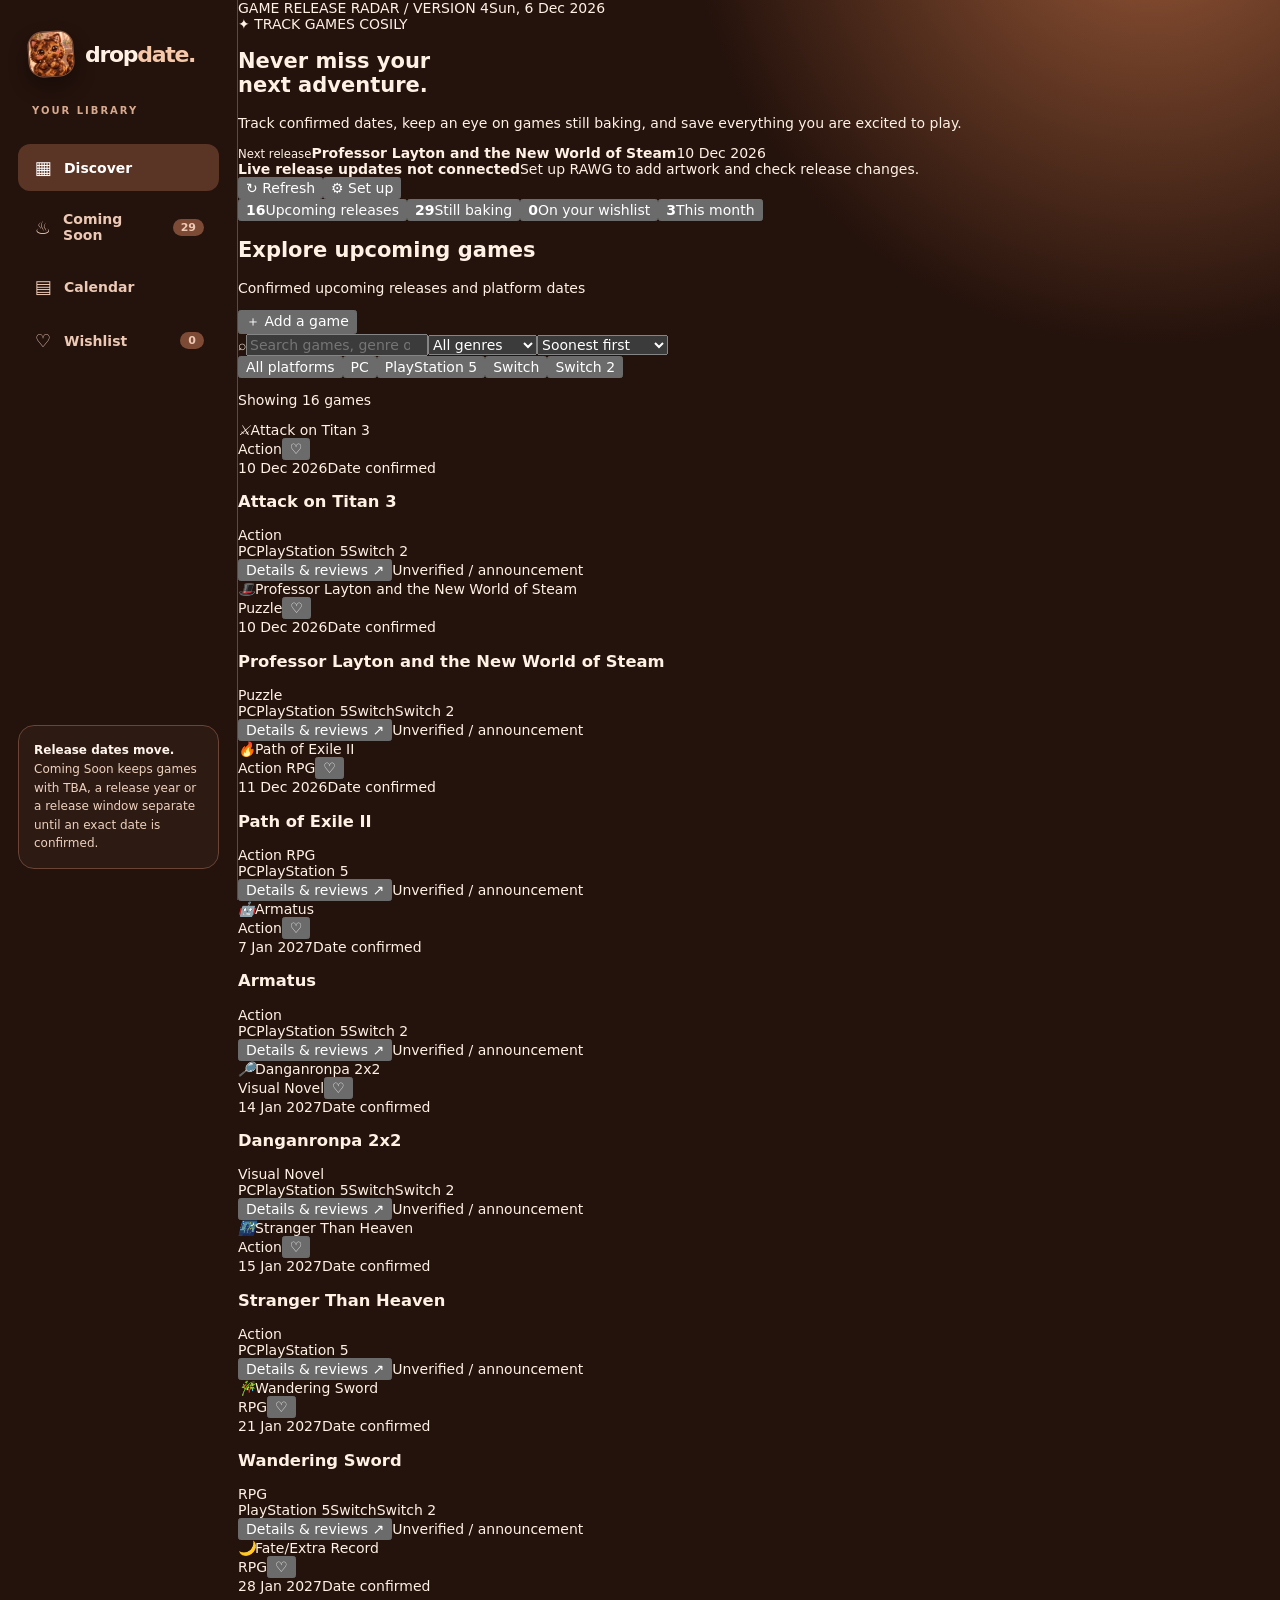
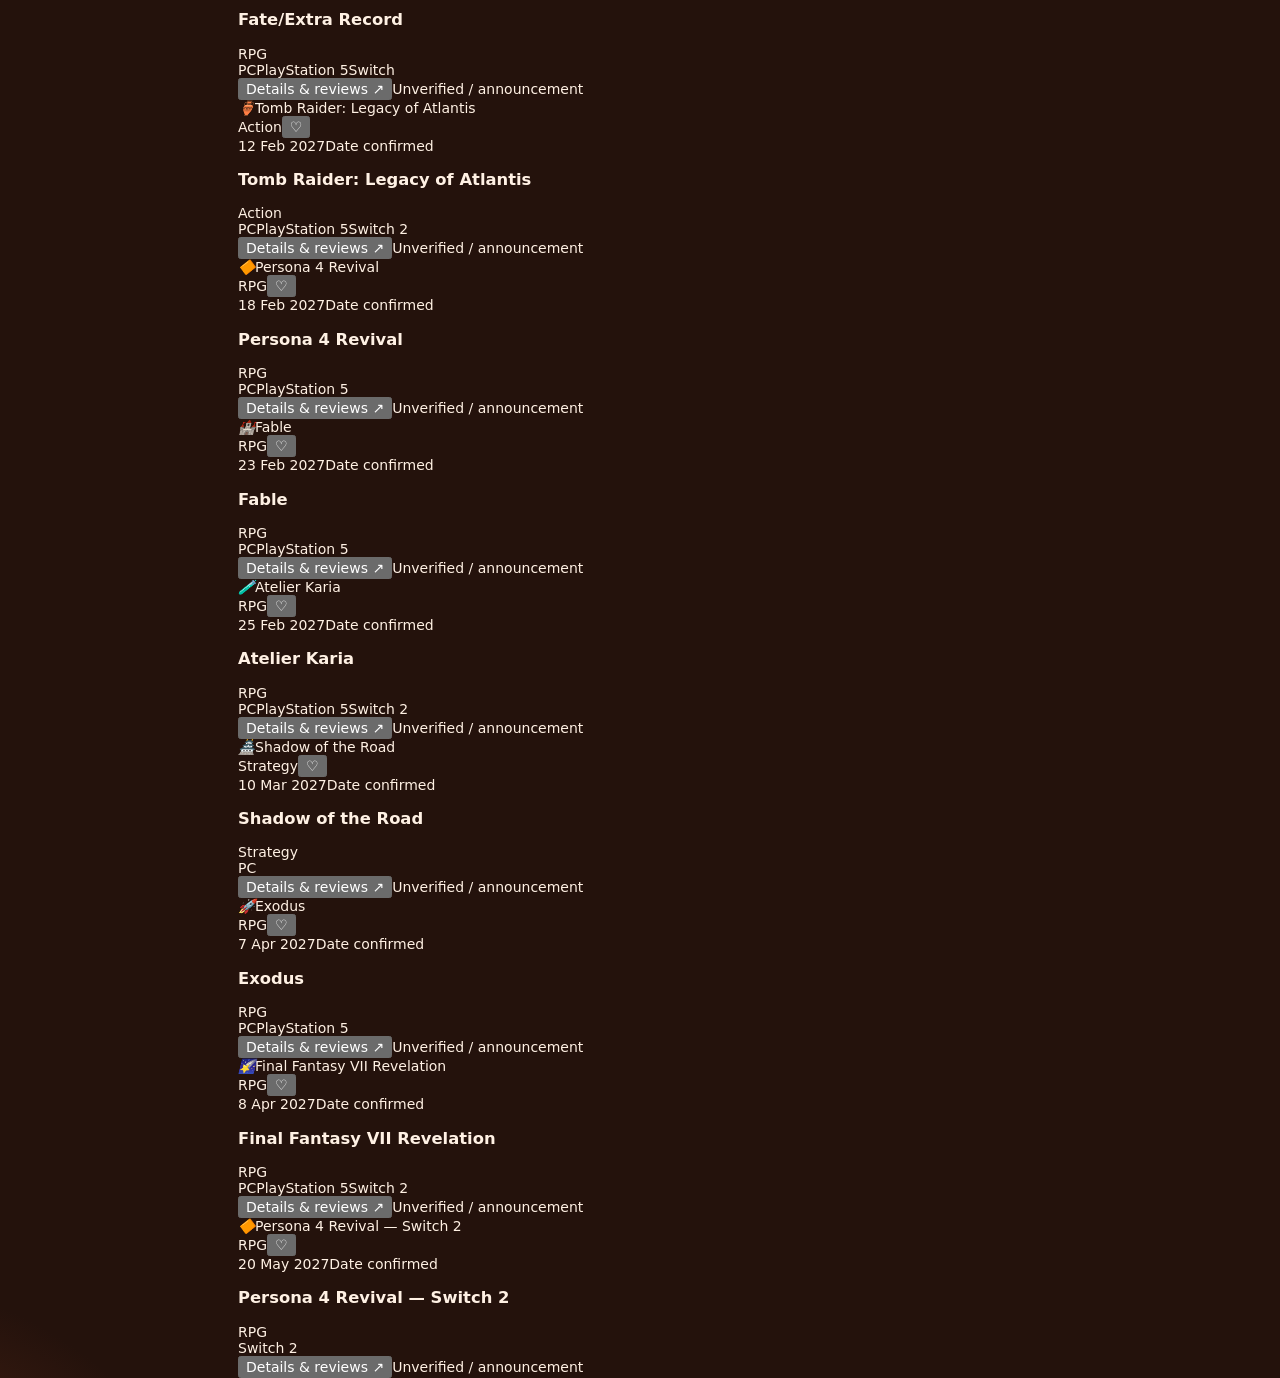
==== commit 02ef01e8: "Fit calendar to mobile screens" ====
--- a/index.html
+++ b/index.html
@@ -1,44 +1,3 @@
-<!doctype html>
-<html lang="en-GB">
-<head>
-<meta charset="utf-8"><meta name="viewport" content="width=device-width,initial-scale=1,viewport-fit=cover"><meta name="theme-color" content="#5b3d4a"><meta name="description" content="Dropdate — cosy game release tracker with Coming Soon."><title>Dropdate — Game Release Tracker</title>
-<link rel="manifest" href="./manifest.webmanifest"><link rel="icon" href="./icon-192.png" sizes="192x192">
-<style>
-:root{color-scheme:dark;--bg:#24120c;--panel:#341d15;--panel2:#45261a;--stroke:#6b4435;--ink:#fff1e4;--muted:#d2b09b;--peach:#f6c8aa;--caramel:#d69269;--cream:#fff1e4;--mint:#f0b997}*{box-sizing:border-box}html{scroll-behavior:smooth}body{margin:0;background:radial-gradient(circle at 90% -4%,#9a5938 0,transparent 29rem),radial-gradient(circle at -12% 110%,#6a3019 0,transparent 25rem),var(--bg);color:var(--ink);font:14px Inter,ui-sans-serif,system-ui,-apple-system,"Segoe UI",sans-serif}button,input,select,textarea{font:inherit}button{cursor:pointer}button:disabled{opacity:.55;cursor:not-allowed}button:focus-visible,input:focus-visible,select:focus-visible{outline:2px solid var(--mint);outline-offset:3px}.shell{max-width:1450px;margin:auto;display:grid;grid-template-columns:238px minmax(0,1fr);min-height:100vh}.sidebar{border-right:1px solid var(--stroke);padding:31px 18px;position:sticky;top:0;height:100vh;display:flex;flex-direction:column;gap:28px}.brand{display:flex;gap:11px;align-items:center;color:inherit;text-decoration:none;padding:0 10px}.brandmark{width:46px;height:46px;border-radius:15px;overflow:hidden;border:1px solid #7d503d;transform:rotate(-4deg);box-shadow:0 10px 20px #0005}.brandmark img{width:100%;height:100%;object-fit:cover}.brandname{font-weight:900;font-size:22px;letter-spacing:-1.3px}.brandname em{color:var(--peach);font-style:normal}.eyebrow{font-size:10px;font-weight:850;letter-spacing:2px;color:#d7a98f;text-transform:uppercase;padding:0 14px}.nav{display:grid;gap:7px}.nav button{border:0;background:transparent;color:#edc9b5;width:100%;border-radius:12px;padding:13px 15px;text-align:left;font-weight:750;display:flex;gap:11px;align-items:center}.nav button:hover,.nav button.active{background:#5a3425;color:#fff}.nav-icon{width:20px;text-align:center;font-size:18px}.nav-count{margin-left:auto;background:#7d4b35;border-radius:99px;padding:2px 8px;font-size:11px}.side-note{margin-top:auto;border:1px solid var(--stroke);border-radius:16px;padding:15px;background:#2d1a13;color:#edd1bf;font-size:12px;line-height:1.55}.side-note strong{display:block;color:#fff5ed;margin-bottom:5px}.main{padding:29px clamp(18px,3.4vw,52px) 45px;min-width:0}.topline{display:flex;justify-content:space-between;gap:12px;color:var(--muted);font-size:12px;margin-bottom:22px}.hero{border:1px solid #8b5d48;min-height:214px;border-radius:24px;background:radial-gradient(circle at 82% 24%,#d69269 0,transparent 36%),linear-gradient(105deg,#4f2a1c,#2d1710 74%);padding:33px 38px;display:flex;align-items:center;justify-content:space-between;gap:20px;overflow:hidden;position:relative}.hero:after{content:"";position:absolute;width:360px;height:360px;border:1px solid #fff3eb28;border-radius:50%;right:-110px;top:-170px;box-shadow:0 0 0 38px #fff3eb0a,0 0 0 78px #fff3eb08}.hero-copy{position:relative;z-index:1;max-width:570px}.pill{background:#6f3d26;border:1px solid #c58967;border-radius:99px;padding:7px 10px;font-size:9px;letter-spacing:1.25px;font-weight:850}.hero h1{font-size:clamp(30px,4vw,51px);letter-spacing:-1.8px;line-height:1.06;margin:17px 0 10px}.hero h1 span{color:#ffd1b4}.hero p{line-height:1.6;color:#f3dccd;margin:0;font-size:13px}.hero-next{position:relative;z-index:1;min-width:210px;border:1px solid #f8d5bf35;background:#3a1f16c8;border-radius:18px;padding:19px}.hero-next small{color:#f0cfbc;text-transform:uppercase;letter-spacing:1.8px;font-weight:800}.hero-next b{display:block;margin:9px 0 4px;font-size:18px}.hero-next span{font-size:12px;color:#ffd5bd}.sync{display:flex;justify-content:space-between;align-items:center;gap:12px;flex-wrap:wrap;background:#2d1a13;border:1px solid var(--stroke);border-radius:15px;margin:15px 0;padding:12px 15px}.sync strong{display:block;font-size:12px}.sync span{display:block;color:var(--muted);font-size:11px;margin-top:3px}.sync-actions{display:flex;gap:7px}.btn{border:1px solid var(--stroke);background:#3b2118;color:#fff2e8;border-radius:12px;padding:10px 13px;font-size:12px;font-weight:800}.btn:hover{border-color:var(--caramel)}.btn.primary{background:var(--caramel);border-color:#ecb18c;color:#2b140c}.stats{display:grid;grid-template-columns:repeat(4,minmax(0,1fr));gap:12px;margin:20px 0 28px}.stat{background:var(--panel);border:1px solid #5e3c2e;border-radius:17px;padding:17px 18px;color:inherit;text-align:left}.stat:hover,.stat.active{border-color:var(--caramel);background:#45261a}.stat b{display:block;font-size:25px}.stat span{font-size:11px;color:#e9cdbc;display:block;margin-top:5px}.section-head{display:flex;justify-content:space-between;align-items:end;gap:13px;flex-wrap:wrap;margin-bottom:17px}.section-head h2{margin:0;font-size:23px;letter-spacing:-.8px}.section-head p{color:var(--muted);font-size:12px;margin:5px 0 0}.toolbar{display:flex;gap:9px;align-items:center;flex-wrap:wrap;margin-bottom:12px}.search{display:flex;align-items:center;gap:8px;flex:1;min-width:190px;max-width:390px;background:var(--panel);border:1px solid var(--stroke);border-radius:12px;padding:0 12px}.search input{flex:1;min-width:0;border:0;background:transparent;color:var(--ink);padding:12px 0;outline:none}.select{border:1px solid var(--stroke);background:var(--panel);border-radius:12px;color:var(--ink);padding:11px 28px 11px 11px;font-size:12px}.chips{display:flex;gap:8px;overflow-x:auto;padding:4px 0 15px}.chip{white-space:nowrap;border:1px solid #6f4636;border-radius:99px;background:#2d1a13;color:#f1d5c3;padding:8px 13px;font-size:11px;font-weight:800}.chip.active{background:#754730;border-color:#ecb18c;color:#fff}.results{font-size:12px;color:var(--muted);margin:0 0 13px}.card-grid{display:grid;grid-template-columns:repeat(3,minmax(0,1fr));gap:16px}.game{background:#2e1a13;border:1px solid #5d3a2b;border-radius:18px;overflow:hidden;display:flex;flex-direction:column;min-width:0}.game:hover{border-color:var(--caramel);transform:translateY(-2px)}.art{height:170px;position:relative;overflow:hidden;display:grid;place-items:center;background:linear-gradient(140deg,#794252,#35213c)}.art img{position:absolute;inset:0;width:100%;height:100%;object-fit:cover}.art:after{content:"";position:absolute;inset:35% 0 0;background:linear-gradient(transparent,#120b08b9)}.art i{font-size:56px;font-style:normal;z-index:1}.art-label{position:absolute;left:14px;bottom:12px;z-index:2;font-size:10px;letter-spacing:1.2px;font-weight:850;text-shadow:0 2px 8px #000}.save{position:absolute;z-index:3;top:11px;right:11px;border:1px solid #fff8;background:#24130dbb;color:#fff;width:35px;height:35px;border-radius:11px;font-size:18px}.save.saved{background:#8a3811;color:#fff0e5}.game-body{padding:15px;display:flex;flex-direction:column;gap:9px;flex:1}.meta{display:flex;justify-content:space-between;gap:7px;align-items:center}.date{font-size:11px;color:#ffd0b0;font-weight:850}.status{font-size:9px;border-radius:7px;padding:5px 7px;background:#5c3426;color:#fff0e6;font-weight:850;white-space:nowrap}.status.confirmed{background:var(--peach);color:#2b140c}.game h3{margin:0;font-size:16px;line-height:1.28}.genre{font-size:11px;color:#d2b09b}.platforms{display:flex;gap:5px;flex-wrap:wrap;margin-top:auto}.platform{font-size:10px;background:#4a2a1d;border:1px solid #6f4636;border-radius:7px;padding:4px 6px}.details{border-top:1px solid #5d3a2b;margin-top:3px;padding-top:10px;display:flex;justify-content:space-between;align-items:center}.more{border:0;background:transparent;color:#ffd0b0;padding:3px 0;font-size:11px;font-weight:800}.reliability{font-size:10px;color:#d8b7a2}.baking{display:grid;grid-template-columns:minmax(0,1fr) 170px;gap:18px;align-items:center;border:1px solid #9b6349;border-radius:21px;padding:19px 23px;margin-bottom:18px;background:linear-gradient(110deg,#542e1e,#342018)}.baking h3{font-size:21px;margin:0 0 6px}.baking p{color:#f0d4c1;font-size:12px;line-height:1.55;margin:0}.baking img{width:145px;justify-self:end;filter:drop-shadow(0 10px 16px #0007)}.empty{border:1px dashed #815846;border-radius:18px;padding:42px 16px;text-align:center;color:var(--muted)}.empty img{width:88px;display:block;margin:0 auto 8px}.empty strong{display:block;color:var(--ink);font-size:17px;margin:8px}.calendar{border:1px solid var(--stroke);border-radius:17px;overflow:auto;background:var(--panel)}.week,.days{display:grid;grid-template-columns:repeat(7,minmax(90px,1fr))}.week span{padding:12px 3px;text-align:center;background:var(--panel2);font-size:11px;font-weight:800}.calday{min-height:104px;text-align:left;padding:8px;background:#2e1a13;color:#fff0e5;border:0;border-right:1px solid #5d3b2e;border-top:1px solid #5d3b2e}.calday.out{background:#24130d;color:#927565}.event{display:block;max-width:100%;font-size:9px;background:#ecb18c;color:#2b140c;border-radius:5px;padding:4px;margin-top:5px;overflow:hidden;text-overflow:ellipsis;white-space:nowrap}.modal-bg{position:fixed;inset:0;background:#080910ca;z-index:40;display:grid;place-items:center;padding:16px}.modal{background:#341d15;border:1px solid #8b5c47;border-radius:22px;padding:23px;width:min(100%,540px);max-height:92vh;overflow:auto}.modal h2{margin:0;font-size:23px}.modal p{color:#f1d2bf;font-size:12px;line-height:1.55}.modal-top{display:flex;justify-content:space-between;align-items:center}.close{border:0;background:transparent;color:#fff;font-size:24px}.field{display:grid;gap:6px;margin:13px 0}.field label{font-size:11px;font-weight:850;color:#ffe7d6}.field input,.field select,.field textarea{width:100%;background:#24130d;border:1px solid #6c4535;border-radius:11px;padding:11px;color:#fff}.check-row{display:flex;gap:7px;flex-wrap:wrap}.check-row label{border:1px solid #6c4535;border-radius:8px;padding:7px;font-size:11px}.modal-actions{display:flex;justify-content:flex-end;gap:8px;margin-top:18px}.toast{position:fixed;z-index:90;right:20px;bottom:20px;background:var(--peach);color:#2b140c;border-radius:12px;padding:13px 16px;box-shadow:0 10px 35px #0008;font-weight:850;font-size:12px;max-width:290px}.detail-art{height:160px;border-radius:16px;overflow:hidden;position:relative;display:grid;place-items:center;background:#532e3e;font-size:60px}.detail-art img{position:absolute;inset:0;width:100%;height:100%;object-fit:cover}.detail-row{display:flex;justify-content:space-between;gap:14px;border-bottom:1px solid #5d3a2b;padding:9px 0;font-size:12px}.detail-row span:first-child{color:#e6c4ae}.detail-row span:last-child{text-align:right;font-weight:750}@media(max-width:1050px){.shell{grid-template-columns:190px minmax(0,1fr)}.card-grid{grid-template-columns:repeat(2,minmax(0,1fr))}}@media(max-width:760px){.shell{display:block}.sidebar{z-index:15;position:sticky;top:0;height:auto;padding:10px 15px;background:#2a160ff5;backdrop-filter:blur(14px);flex-direction:row;align-items:center;justify-content:space-between;border-right:0;border-bottom:1px solid var(--stroke);gap:5px}.brand{padding:0}.brandmark{width:35px;height:35px;border-radius:11px}.brandname{font-size:19px}.eyebrow,.side-note{display:none}.nav{display:flex;gap:3px}.nav button{font-size:0;padding:10px 9px;gap:0}.nav-icon{font-size:18px}.nav-count{font-size:9px;margin-left:2px;padding:1px 5px}.main{padding:17px 15px 36px}.topline{margin-bottom:14px}.hero{display:block;padding:21px;min-height:auto}.hero h1{font-size:34px}.hero-next{margin-top:18px;min-width:0}.stats{grid-template-columns:repeat(2,minmax(0,1fr));margin:14px 0 23px}.card-grid{gap:10px}.art{height:130px}.game-body{padding:12px}.game h3{font-size:14px}.baking{grid-template-columns:1fr;padding:17px}.baking img{justify-self:start;width:95px;order:-1}.search{max-width:none;flex-basis:100%}.select{flex:1}.week,.days{min-width:630px}}@media(max-width:370px){.card-grid{grid-template-columns:1fr}.art{height:150px}}
-
-/* Pastel cosy room palette */:root{color-scheme:light;--bg:#f7e3da;--panel:#fff9f3;--panel2:#fae4de;--stroke:#dfb8ae;--ink:#503a45;--muted:#7c626c;--peach:#f49b99;--caramel:#dc8477;--cream:#fffaf4;--mint:#9fd6c5}body{background:radial-gradient(circle at 88% -7%,#ffd5be 0,transparent 28rem),radial-gradient(circle at -10% 105%,#a9dccb 0,transparent 26rem),var(--bg)}.sidebar{background:#fff5efcc;border-color:#dfb8ae}.nav button{color:#76565f}.nav button:hover,.nav button.active{background:#f5cac4;color:#513a43}.nav-count{background:#e99b92;color:#fff}.side-note{background:#fffaf4;color:#76565f}.side-note strong{color:#503a45}.hero{border-color:#e7a99f;background:radial-gradient(circle at 82% 24%,#a9dccb 0,transparent 38%),linear-gradient(105deg,#f7b9ae,#f6d6c7 74%);color:#503a45;box-shadow:0 12px 28px #be8d8a2b}.hero:after{border-color:#fffaf484;box-shadow:0 0 0 38px #fffaf438,0 0 0 78px #fffaf420}.pill{background:#fff6ee;border-color:#eaa69e;color:#815866}.hero h1 span{color:#b65f70}.hero p{color:#684f59}.hero-next{border-color:#fffaf4;background:#fff8f0c9;box-shadow:0 8px 20px #b9827b24}.hero-next small{color:#9b6871}.hero-next span{color:#9b5f69}.sync{background:#fffaf6;border-color:#dfb8ae}.btn{background:#fff6f0;border-color:#dfb8ae;color:#5d424b}.btn.primary{background:var(--caramel);border-color:#c96d6e;color:#fffaf4}.stat{border-color:#e4c2ba;background:var(--panel);box-shadow:0 6px 15px #bc8d8820}.stat:hover,.stat.active{border-color:#dc8477;background:#fff0eb}.stat span{color:#80626b}.search,.select{background:#fffdf9;border-color:#dfb8ae}.chip{background:#fff8f2;border-color:#dfb8ae;color:#76565f}.chip.active{background:#f2aca5;border-color:#dc8477;color:#513a43}.game{background:#fffaf6;border-color:#e4c2ba;box-shadow:0 8px 18px #bc8d881c}.art{background:linear-gradient(140deg,#f4b3bb,#b9ddd0)}.save{background:#fffaf4df;border-color:#dcaea7;color:#875967}.save.saved{background:#d87573;color:#fffaf4}.date,.more{color:#b4616b}.status{background:#f6d4cb;color:#6e4b55}.status.confirmed{background:#a9dccb;color:#315b55}.genre{color:#80626b}.platform{background:#fff1ea;border-color:#e3c0b6;color:#73535c}.details{border-color:#ebd0c8}.baking{border-color:#e6aba1;background:linear-gradient(110deg,#f8c4b8,#f8e4d7);box-shadow:0 10px 22px #bd888122}.baking p{color:#72535c}.empty{border-color:#d9ada6;background:#fff8f3}.calendar{border-color:#dfb8ae;background:var(--panel)}.week span{background:#f8ddd8}.calday{background:#fffdf9;color:#503a45;border-color:#ebd0c8}.calday.out{background:#faeee8;color:#b38f90}.event{background:#f4aaa1;color:#513a43}.modal-bg{background:#4b3541a8}.modal{background:#fff9f3;border-color:#e7a99f;color:#503a45}.modal p{color:#72535c}.close{color:#503a45}.field label{color:#76505b}.field input,.field select,.field textarea{background:#fffdf9;border-color:#dfb8ae;color:#503a45}.check-row label{border-color:#dfb8ae}.detail-row{border-color:#ebd0c8}.detail-row span:first-child{color:#9b6972}.toast{background:#a9dccb;color:#315b55;box-shadow:0 10px 35px #9a6d6a44}@media(max-width:760px){.sidebar{background:#fff5eff2}}
-/* Version 4 discovery refinements */
-.hero h1{font-size:clamp(26px,3.2vw,42px)}#releaseDay{margin-bottom:14px}.release-day{width:100%;border:1px solid #e3aaa0;background:linear-gradient(105deg,#fff9f3,#f8dbd4);border-radius:16px;padding:10px 13px;display:flex;align-items:center;gap:11px;text-align:left;color:#573c47;box-shadow:0 6px 15px #bc8d8820}.release-day:hover{border-color:#dc8477}.release-day img{width:43px;height:43px;border-radius:12px;object-fit:cover;background:#f2b7b1}.release-day span{display:grid;gap:2px;min-width:0}.release-day strong{font-size:14px}.release-day small{font-size:11px;white-space:nowrap;overflow:hidden;text-overflow:ellipsis}.release-day b{margin-left:auto;font-size:11px;white-space:nowrap;color:#a65c67}.game{cursor:pointer}.game:focus-visible{outline:3px solid var(--mint);outline-offset:3px}.art-fallback{position:absolute;inset:0;display:grid;place-items:center;align-content:center;gap:7px;padding:15px;text-align:center;background:linear-gradient(135deg,#f3b6bb,#b6dccc);color:#513a43;font-weight:800}.art-fallback i{font-size:47px;font-style:normal}.art-fallback span{font-size:12px;max-width:17ch}.art img~.art-fallback{z-index:0}.art img{z-index:1}.event-count{display:block;margin-top:5px;font-size:9px;color:#8d5961}@media(max-width:760px){.hero h1{font-size:30px}.release-day{padding:9px 11px}.release-day b{font-size:10px}.week,.days{min-width:0}.week span{padding:9px 1px;font-size:10px}.calday{min-width:0;min-height:62px;padding:5px;font-size:11px}.calday .event{width:7px;height:7px;padding:0;margin:4px auto 0;border-radius:99px;font-size:0;background:#ef9d99}.calday .event:nth-of-type(n+2){display:none}.calday .event-count{font-size:9px;text-align:center;margin-top:3px}.calendar{overflow:hidden}}</style></head><body>
-<div class="shell"><aside class="sidebar"><a class="brand" href="#" aria-label="Dropdate home"><span class="brandmark"><img src="./logo-cat.png" alt="Cookie Cat logo"></span><span class="brandname">drop<em>date.</em></span></a><div class="eyebrow">Your library</div><nav class="nav" id="nav"><button data-view="discover" class="active"><span class="nav-icon">▦</span>Discover</button><button data-view="coming"><span class="nav-icon">♨</span>Coming Soon<span class="nav-count" id="comingCount">0</span></button><button data-view="calendar"><span class="nav-icon">▤</span>Calendar</button><button data-view="wishlist"><span class="nav-icon">♡</span>Wishlist<span class="nav-count" id="wishCount">0</span></button></nav><div class="side-note"><strong>Release dates move.</strong>Coming Soon keeps games with TBA, a release year or a release window separate until an exact date is confirmed.</div></aside><main class="main"><div class="topline"><span>GAME RELEASE RADAR / VERSION 4</span><span id="todayLabel"></span></div><div id="releaseDay"></div><section class="hero"><div class="hero-copy"><span class="pill">✦ TRACK GAMES COSILY</span><h1>Never miss your<br><span>next adventure.</span></h1><p>Track confirmed dates, keep an eye on games still baking, and save everything you are excited to play.</p></div><div class="hero-next"><small>Next release</small><b id="nextTitle">Checking releases…</b><span id="nextDate"></span></div></section><section class="sync"><div><strong id="syncTitle">Live release updates not connected</strong><span id="syncSub">Your RAWG key stays in this browser only.</span></div><div class="sync-actions"><button class="btn" id="refresh">↻ Refresh</button><button class="btn" id="settings">⚙ Set up</button></div></section><section class="stats"><button class="stat" data-stat="discover"><b id="statUpcoming">0</b><span>Upcoming releases</span></button><button class="stat" data-stat="coming"><b id="statComing">0</b><span>Still baking</span></button><button class="stat" data-stat="wishlist"><b id="statWish">0</b><span>On your wishlist</span></button><button class="stat" data-stat="calendar"><b id="statMonth">0</b><span>This month</span></button></section><section id="content" aria-live="polite"></section></main></div><div id="overlay"></div><div id="toasts" aria-live="polite"></div>
-<script>
-(()=>{'use strict';
-const K={games:'dropdate-games-v1',wish:'dropdate-wishlist-v1',live:'dropdate-live-v1',stamp:'dropdate-synced-at-v1',rawg:'dropdate-rawg-key-v1'};const allowed=['PC','PS5','Switch','Switch 2'];
-const base=[
-['planet-zoo-2','Planet Zoo 2','2026-10-13',['PC','PS5'],'Simulation','🦒'],['valor-mortis','Valor Mortis','2026-10-13',['PC','PS5'],'Action RPG','⚔️'],['witchs-bakery','The Witch’s Bakery','2026-10-14',['PC','PS5','Switch','Switch 2'],'Cosy','🥐'],['castlevania','Castlevania: Belmont’s Curse','2026-10-15',['PC','PS5','Switch'],'Action','🦇'],['ratatan','Ratatan','2026-10-15',['PS5','Switch 2'],'Rhythm','🥁'],['frosthaven','Frosthaven','2026-10-15',['PC'],'Strategy','❄️'],['stupid-never-dies','Stupid Never Dies','2026-10-21',['PC','PS5'],'Action RPG','💀'],['ff-resonance','Final Fantasy Resonance','2026-10-22',['PC','PS5','Switch','Switch 2'],'RPG','✨'],['switch-sports','Nintendo Switch Sports Resort','2026-10-22',['Switch 2'],'Sports','🏝️'],['cod-mw4','Call of Duty: Modern Warfare 4','2026-10-23',['PC','PS5','Switch 2'],'Shooter','🎯'],['one-piece','One Piece: Grand Gourmet','2026-10-23',['PC','Switch','Switch 2'],'Adventure','🍱'],['phantom-blade','Phantom Blade Zero','2026-10-29',['PC','PS5'],'Action RPG','🗡️'],['wolf-among-us','The Wolf Among Us Remastered','2026-10-29',['PC','PS5','Switch','Switch 2'],'Adventure','🐺'],['godzilla','Godzilla: Destroy All Monsters Melee Remastered','2026-11-03',['PC','PS5','Switch 2'],'Fighting','🦖'],['edge-memories','Edge of Memories','2026-11-05',['PC','PS5'],'RPG','🌌'],['zelda-ocarina','The Legend of Zelda: Ocarina of Time','2026-11-05',['Switch 2'],'Adventure','🪈'],['stellar-blade','Stellar Blade: Complete Edition','2026-11-06',['Switch 2'],'Action','⚡'],['metaphor','Metaphor: ReFantazio','2026-11-12',['Switch 2'],'RPG','👑'],['pikmin','Pikmin 4: Switch 2 Edition','2026-11-12',['Switch 2'],'Strategy','🌱'],['sonic-pico','Sonic Pico Park','2026-11-12',['PC','PS5','Switch','Switch 2'],'Platformer','💙'],['gta6','Grand Theft Auto VI','2026-11-19',['PS5'],'Open World','🌴'],['hela','Hela','2026-12-01',['PC','PS5','Switch 2'],'Cosy','🐭'],['dq-monsters','Dragon Quest Monsters: The Withered World','2026-12-03',['PC','PS5','Switch','Switch 2'],'RPG','🐉'],['rayman','Rayman Legends Retold','2026-12-03',['PC','PS5','Switch 2'],'Platformer','🌀'],['dawn-of-war','Warhammer 40,000: Dawn of War IV','2026-12-03',['PC'],'Strategy','🛡️'],['mh-wilds','Monster Hunter Wilds','2026-12-04',['Switch 2'],'Action RPG','🐲'],['prof-layton','Professor Layton and the New World of Steam','2026-12-10',['PC','PS5','Switch','Switch 2'],'Puzzle','🎩'],['attack-titan','Attack on Titan 3','2026-12-10',['PC','PS5','Switch 2'],'Action','⚔️'],['path-exile','Path of Exile II','2026-12-11',['PC','PS5'],'Action RPG','🔥'],['armatus','Armatus','2027-01-07',['PC','PS5','Switch 2'],'Action','🤖'],['danganronpa','Danganronpa 2x2','2027-01-14',['PC','PS5','Switch','Switch 2'],'Visual Novel','🔎'],['stranger-heaven','Stranger Than Heaven','2027-01-15',['PC','PS5'],'Action','🌃'],['wandering-sword','Wandering Sword','2027-01-21',['PS5','Switch','Switch 2'],'RPG','🎋'],['fate-extra','Fate/Extra Record','2027-01-28',['PC','PS5','Switch'],'RPG','🌙'],['persona','Persona 4 Revival','2027-02-18',['PC','PS5'],'RPG','🔶'],['persona-switch2','Persona 4 Revival — Switch 2','2027-05-20',['Switch 2'],'RPG','🔶'],['fable','Fable','2027-02-23',['PC','PS5'],'RPG','🏰'],['tomb-raider','Tomb Raider: Legacy of Atlantis','2027-02-12',['PC','PS5','Switch 2'],'Action','🏺'],['atelier-karia','Atelier Karia','2027-02-25',['PC','PS5','Switch 2'],'RPG','🧪'],['shadow-road','Shadow of the Road','2027-03-10',['PC'],'Strategy','🏯'],['exodus','Exodus','2027-04-07',['PC','PS5'],'RPG','🚀'],['ffvii','Final Fantasy VII Revelation','2027-04-08',['PC','PS5','Switch 2'],'RPG','🌠']].map(x=>({id:x[0],title:x[1],date:x[2],platforms:x[3],genre:x[4],icon:x[5],source:'snapshot',dateSource:'unverified'}));
-const anticipated=[{id:'witchbrook',title:'Witchbrook',platforms:['PC','Switch'],genre:'Cosy',icon:'🧹',releaseWindow:'TBA',dateSource:'unverified',addedAt:'2026-10-12',source:'curated'},{id:'duskbloods',title:'The Duskbloods',platforms:['Switch 2'],genre:'Action RPG',icon:'🩸',releaseWindow:'2026',dateSource:'unverified',addedAt:'2026-10-12',source:'curated'},{id:'kena',title:'Kena: Scars of Kosmora',platforms:['PC','PS5'],genre:'Adventure',icon:'🌿',releaseWindow:'TBA',dateSource:'unverified',addedAt:'2026-10-12',source:'curated'}];
-const art={persona:'https://shared.fastly.steamstatic.com/store_item_assets/steam/apps/2963950/header.jpg',witchbrook:'https://shared.fastly.steamstatic.com/store_item_assets/steam/apps/1846700/header.jpg',duskbloods:'https://cdn.technobezz.com/c/Technobezz_2026_02_12_T171258_628_b3d5a9b4ec.png',gta6:'https://m.media-amazon.com/images/M/MV5BOWIzN2FhZDYtZGRhMS00ZGZjLTk0NDctZDM4NmJhZjg0NDc3XkEyXkFqcGc@._V1_.jpg','phantom-blade':'https://shared.fastly.steamstatic.com/store_item_assets/steam/apps/4115450/header.jpg',kena:'https://shared.fastly.steamstatic.com/store_item_assets/steam/apps/3485810/header.jpg'};
-const get=(k,d)=>{try{let x=JSON.parse(localStorage.getItem(k));return x==null?d:x}catch(e){return d}},put=(k,v)=>{try{localStorage.setItem(k,JSON.stringify(v))}catch(e){toast('Storage is unavailable in this browser.')}};let custom=get(K.games,[]),wish=get(K.wish,[]),live=get(K.live,[]),rawg=localStorage.getItem(K.rawg)||'',stamp=localStorage.getItem(K.stamp)||'',view='discover',platform='All',genre='All',query='',sort='soonest',cal=new Date();cal.setDate(1);let syncing=false,syncError='';
-const $=s=>document.querySelector(s),esc=s=>String(s??'').replace(/[&<>"']/g,c=>({'&':'&amp;','<':'&lt;','>':'&gt;','"':'&quot;',"'":'&#39;'}[c])),norm=s=>String(s||'').toLowerCase().replace(/[^a-z0-9]/g,''),iso=d=>{let x=new Date(d);return x.getFullYear()+'-'+String(x.getMonth()+1).padStart(2,'0')+'-'+String(x.getDate()).padStart(2,'0')},today=()=>iso(new Date()),date=s=>new Date(s+'T12:00:00'),pretty=s=>date(s).toLocaleDateString('en-GB',{day:'numeric',month:'short',year:'numeric'}),img=g=>g.artwork||art[g.id]||'',okURL=u=>/^https:\/\//.test(u||'');
-function clean(g){return {...g,platforms:[...new Set((g.platforms||[]).filter(p=>allowed.includes(p)))],platformDates:g.platformDates||{}}}custom=Array.isArray(custom)?custom.map(clean).filter(g=>g.platforms.length):[];live=Array.isArray(live)?live.map(clean).filter(g=>g.platforms.length):[];
-function merge(){let seen=new Set(),out=[];for(let g of [...custom,...live,...base,...anticipated].map(clean)){let n=norm(g.title);if(!n||seen.has(n))continue;seen.add(n);out.push(g)}return out}
-function rows(g){let arr=[];for(let p of g.platforms||[]){let d=(g.platformDates||{})[p]||g.date||null;if(/^\d{4}-\d{2}-\d{2}$/.test(d||''))arr.push({game:g,platform:p,date:d})}return arr}
-function exact(g){return rows(g).some(r=>r.date>=today())}function coming(g){return !exact(g)}function status(g){if(exact(g))return ['Date confirmed','confirmed'];if(g.releaseWindow&&g.releaseWindow!=='TBA')return ['Release window','window'];return ['TBA','tba']}function sourceText(g){return g.dateSource==='publisher'?'Publisher confirmed':g.dateSource==='rawg'?'RAWG — verify with publisher':g.dateSource==='manual'?'Your entry':'Unverified / announcement'}
-function visibleGames(){let all=merge(),items=view==='coming'?all.filter(coming):view==='wishlist'?all.filter(g=>wish.includes(g.id)):all.filter(g=>exact(g));if(platform!=='All')items=items.filter(g=>g.platforms.includes(platform));if(genre!=='All')items=items.filter(g=>g.genre===genre);if(query.trim())items=items.filter(g=>[g.title,g.genre,g.releaseWindow,...g.platforms].join(' ').toLowerCase().includes(query.toLowerCase()));items.sort((a,b)=>sort==='title'?a.title.localeCompare(b.title):sort==='recent'?String(b.addedAt||'').localeCompare(String(a.addedAt||'')):sort==='popular'?(Number(b.popularity)||0)-(Number(a.popularity)||0):(firstDate(a)||'9999').localeCompare(firstDate(b)||'9999')||a.title.localeCompare(b.title));return items}function firstDate(g){return rows(g).filter(r=>r.date>=today()).map(r=>r.date).sort()[0]||''}
-function platformTags(g){return g.platforms.map(p=>'<span class="platform">'+esc(p==='PS5'?'PlayStation 5':p)+'</span>').join('')}function dateText(g){let rs=rows(g).filter(r=>r.date>=today());if(!rs.length)return g.releaseWindow||'TBA';let unique=[...new Set(rs.map(r=>r.date))].sort();return unique.length===1?pretty(unique[0]):'Dates vary by platform'}
-function toast(t){$('#toasts').innerHTML='<div class="toast">'+esc(t)+'</div>';setTimeout(()=>$('#toasts').innerHTML='',3100)}function saved(id){return wish.includes(id)}function toggle(id){wish=saved(id)?wish.filter(x=>x!==id):[...wish,id];put(K.wish,wish);render();toast(saved(id)?'Added to your cosy stash!':'Removed from your cosy stash.')}function card(g){let st=status(g),a=img(g);return '<article class="game" data-open-game="'+esc(g.id)+'" role="button" tabindex="0" aria-label="Open details for '+esc(g.title)+'"><div class="art"><div class="art-fallback"><i>'+esc(g.icon||'🎮')+'</i><span>'+esc(g.title)+'</span></div>'+(okURL(a)?'<img src="'+esc(a)+'" alt="Artwork for '+esc(g.title)+'" loading="lazy" referrerpolicy="no-referrer" onerror="this.remove()">':'')+'<span class="art-label">'+esc(g.genre)+'</span><button class="save '+(saved(g.id)?'saved':'')+'" data-save="'+esc(g.id)+'" aria-label="Toggle wishlist">'+(saved(g.id)?'♥':'♡')+'</button></div><div class="game-body"><div class="meta"><span class="date">'+esc(dateText(g))+'</span><span class="status '+st[1]+'">'+st[0]+'</span></div><h3>'+esc(g.title)+'</h3><div class="genre">'+esc(g.genre)+'</div><div class="platforms">'+platformTags(g)+'</div><div class="details"><button class="more" data-detail="'+esc(g.id)+'">Details &amp; reviews ↗</button><span class="reliability">'+esc(sourceText(g))+'</span></div></div></article>'}
-function controls(){let genres=[...new Set(merge().map(g=>g.genre))].sort(),showPopular=visibleGames().some(g=>Number(g.popularity)>0);return '<div class="toolbar"><label class="search">⌕<input id="search" type="search" value="'+esc(query)+'" placeholder="Search games, genre or platform…" aria-label="Search games"></label><select id="genre" class="select" aria-label="Genre"><option>All genres</option>'+genres.map(x=>'<option '+(genre===x?'selected':'')+'>'+esc(x)+'</option>').join('')+'</select><select id="sort" class="select" aria-label="Sort"><option value="soonest" '+(sort==='soonest'?'selected':'')+'>Soonest first</option><option value="title" '+(sort==='title'?'selected':'')+'>A to Z</option><option value="recent" '+(sort==='recent'?'selected':'')+'>Recently added</option>' +(showPopular?'<option value="popular" '+(sort==='popular'?'selected':'')+'>Most anticipated</option>':'')+'</select></div><div class="chips" aria-label="Platform filter">'+['All','PC','PS5','Switch','Switch 2'].map(p=>'<button class="chip '+(platform===p?'active':'')+'" data-platform="'+p+'">'+(p==='All'?'All platforms':p==='PS5'?'PlayStation 5':p)+'</button>').join('')+'</div>'}
-function header(title,sub){return '<div class="section-head"><div><h2>'+title+'</h2><p>'+sub+'</p></div><button class="btn primary" id="add">＋ Add a game</button></div>'}
-function releaseDay(){let games=merge().filter(g=>rows(g).some(r=>r.date===today()));if(!games.length)return '';let g=games[0],a=img(g);return '<button class="release-day" data-release-day="'+esc(g.id)+'" aria-label="Open release for '+esc(g.title)+'">'+(okURL(a)?'<img src="'+esc(a)+'" alt="">':'<img src="./logo-cat.png" alt="Cookie Cat celebrates release day">')+'<span><strong>Fresh out today!</strong><small>'+esc(g.title)+'</small></span><b>Open game ↗</b></button>'}function list(){let games=visibleGames(),isComing=view==='coming',isWish=view==='wishlist';let intro=isComing?'<div class="baking"><div><h3>These games are still baking!</h3><p>Their release dates have not been confirmed. A TBA, year or release window stays here until a publisher confirms an exact date.</p></div><img src="./logo-cat.png" alt="Cookie Cat"></div>':'';let empty=isWish&&wish.length===0?['Your wishlist tray is empty!','Save a game with the heart to keep it close.']:['No treats found. Try another search!','Try another genre, platform or title.'];return header(isComing?'Coming Soon':isWish?'Your wishlist':'Explore upcoming games',isComing?'Announced releases without an exact date':isWish?'Games you have saved for later':'Confirmed upcoming releases and platform dates')+intro+controls()+'<p class="results">Showing '+games.length+' '+(games.length===1?'game':'games')+'</p>'+(games.length?'<div class="card-grid">'+games.map(card).join('')+'</div>':'<div class="empty"><img src="./logo-cat.png" alt="Cookie Cat"><strong>'+empty[0]+'</strong>'+empty[1]+'</div>')}
-function calendar(){let y=cal.getFullYear(),m=cal.getMonth(),first=new Date(y,m,1),last=new Date(y,m+1,0).getDate(),off=(first.getDay()+6)%7,count=Math.ceil((off+last)/7)*7;let events=[];for(let g of merge())for(let r of rows(g))if(r.date>=today()&&(platform==='All'||r.platform===platform)&&(genre==='All'||g.genre===genre))events.push(r);let cells='';for(let i=0;i<count;i++){let d=i-off+1,real=d>0&&d<=last,x=new Date(y,m,d),k=iso(x),e=real?events.filter(v=>v.date===k):[];cells+='<button class="calday '+(!real?'out':'')+'" '+(e.length?'data-day="'+k+'"':'')+'><b>'+x.getDate()+'</b>'+e.slice(0,2).map(v=>'<span class="event">'+esc(v.game.title)+' · '+esc(v.platform)+'</span>').join('')+(e.length>2?'<span class="event-count">+'+(e.length-2)+'</span>':'')+'</button>'}return header('Release calendar','Platform-specific dates are shown on the correct day')+controls()+'<div class="toolbar"><button class="btn" id="prev">‹ Previous</button><b>'+cal.toLocaleDateString('en-GB',{month:'long',year:'numeric'})+'</b><button class="btn" id="next">Next ›</button><button class="btn" id="now">Today</button></div><div class="calendar"><div class="week">'+['Mon','Tue','Wed','Thu','Fri','Sat','Sun'].map(x=>'<span>'+x+'</span>').join('')+'</div><div class="days">'+cells+'</div></div>'}
-function stats(){let all=merge(),up=all.filter(exact),soon=all.filter(coming),w=wish.filter(id=>all.some(g=>g.id===id)).length,month=up.filter(g=>rows(g).some(r=>r.date.slice(0,7)===today().slice(0,7))).length,next=up.map(g=>({g,d:firstDate(g)})).filter(x=>x.d).sort((a,b)=>a.d.localeCompare(b.d))[0];$('#statUpcoming').textContent=up.length;$('#statComing').textContent=soon.length;$('#statWish').textContent=w;$('#statMonth').textContent=month;$('#comingCount').textContent=soon.length;$('#wishCount').textContent=w;$('#nextTitle').textContent=next?next.g.title:'No confirmed release';$('#nextDate').textContent=next?pretty(next.d):'Check Coming Soon for games still baking.'}
-function render(){stats();$('#releaseDay').innerHTML=releaseDay();$('#todayLabel').textContent=new Date().toLocaleDateString('en-GB',{weekday:'short',day:'numeric',month:'short',year:'numeric'});document.querySelectorAll('[data-view]').forEach(b=>b.classList.toggle('active',b.dataset.view===view));syncUI();$('#content').innerHTML=view==='calendar'?calendar():list()}
-function detail(g){let exactRows=rows(g).filter(r=>r.date>=today()),a=img(g);$('#overlay').innerHTML='<div class="modal-bg" id="back"><div class="modal"><div class="modal-top"><h2>'+esc(g.title)+'</h2><button class="close" data-close>×</button></div><div class="detail-art">'+(okURL(a)?'<img src="'+esc(a)+'" alt="Artwork for '+esc(g.title)+'">':esc(g.icon||'🎮'))+'</div><p>'+esc(g.description||'Release details are kept separate until the publisher confirms them.')+'</p><div class="detail-row"><span>Status</span><span>'+status(g)[0]+'</span></div><div class="detail-row"><span>Announced</span><span>'+esc(g.releaseWindow||dateText(g))+'</span></div><div class="detail-row"><span>Platforms</span><span>'+esc(g.platforms.join(', '))+'</span></div><div class="detail-row"><span>Platform dates</span><span>'+esc(exactRows.length?exactRows.map(r=>r.platform+': '+pretty(r.date)).join(' · '):'Not confirmed')+'</span></div><div class="detail-row"><span>Reliability</span><span>'+esc(sourceText(g))+'</span></div><div class="detail-row"><span>Reviews</span><span class="review-unavailable">Reviews are not available yet.</span></div><div class="modal-actions"><button class="btn" data-close>Close</button><button class="btn primary" data-save="'+esc(g.id)+'">'+(saved(g.id)?'♥ Remove from wishlist':'♡ Add to wishlist')+'</button></div></div></div>'}
-function form(){let opts=['Action','Action RPG','Adventure','Cosy','Fighting','Open World','Platformer','Puzzle','RPG','Rhythm','Shooter','Simulation','Sports','Strategy','Visual Novel'];$('#overlay').innerHTML='<div class="modal-bg" id="back"><form class="modal" id="form"><div class="modal-top"><h2>Add a game</h2><button type="button" class="close" data-close>×</button></div><p>Add a confirmed date, a release window, or leave both blank for TBA. Dropdate will never invent an exact date.</p><div class="field"><label>Game title<input name="title" required maxlength="100"></label></div><div class="field"><label>Exact release date (optional)<input type="date" name="date"></label></div><div class="field"><label>Release window or year (optional)<input name="window" maxlength="50" placeholder="e.g. Spring 2027 or Q4 2027"></label></div><div class="field"><label>Platforms</label><div class="check-row">'+allowed.map(p=>'<label><input type="checkbox" name="platform" value="'+p+'" checked>'+p+'</label>').join('')+'</div></div><div class="field"><label>Genre<select name="genre">'+opts.map(x=>'<option>'+x+'</option>').join('')+'</select></label></div><div class="field"><label>Artwork HTTPS URL (optional)<input type="url" name="artwork" placeholder="https://..."></label></div><div class="field"><label>Notes (optional)<textarea name="notes" maxlength="250"></textarea></label></div><div class="modal-actions"><button type="button" class="btn" data-close>Cancel</button><button class="btn primary">Save game</button></div></form></div>'}
-function syncUI(){let title=$('#syncTitle'),sub=$('#syncSub');$('#refresh').disabled=syncing;$('#refresh').textContent=syncing?'↻ Updating…':'↻ Refresh';$('#settings').textContent=rawg?'⚙ Settings':'⚙ Set up';if(syncing){title.textContent='Checking new releases…';sub.textContent='Looking for confirmed dates and artwork from RAWG.'}else if(syncError){title.textContent='Could not refresh releases';sub.textContent=syncError+' Your saved tracker is still safe.'}else if(rawg&&stamp){title.textContent='Auto-updates connected';sub.textContent='Last checked '+new Date(stamp).toLocaleString('en-GB',{dateStyle:'medium',timeStyle:'short'})+' · refreshes every 24 hours when opened.'}else{title.textContent='Live release updates not connected';sub.textContent='Set up RAWG to add artwork and check release changes.'}}
-function settings(){$('#overlay').innerHTML='<div class="modal-bg" id="back"><form class="modal" id="rawgForm"><div class="modal-top"><h2>Automatic release updates</h2><button type="button" class="close" data-close>×</button></div><p>Paste your personal RAWG API key. It remains only in this browser’s local storage and is never committed to GitHub.</p><div class="field"><label>RAWG API key<input id="rawgInput" type="password" autocomplete="off" required value="'+esc(rawg)+'"></label></div><p>Dropdate refreshes confirmed upcoming releases once every 24 hours while the app is open. Failed requests leave your existing games, wishlist and custom entries in place.</p><div class="modal-actions"><button type="button" class="btn" data-close>Cancel</button><button class="btn primary">Save & refresh</button></div></form></div>'}
-function rawgPlat(p){let n=String(p?.name||p?.slug||'').toLowerCase();if(/switch\s*2|switch-2/.test(n))return'Switch 2';if(/nintendo\s*switch|nintendo-switch/.test(n))return'Switch';if(/playstation\s*5|playstation5/.test(n))return'PS5';if(n==='pc'||n==='windows')return'PC';return null}function rawgGenre(a){let n=(a||[]).map(x=>String(x.name||'').toLowerCase());if(n.includes('rpg')||n.includes('role-playing games (rpg)'))return n.includes('action')?'Action RPG':'RPG';let m={action:'Action',adventure:'Adventure',strategy:'Strategy',simulation:'Simulation',shooter:'Shooter',puzzle:'Puzzle',platformer:'Platformer',sports:'Sports',fighting:'Fighting',casual:'Cosy'};return n.map(x=>m[x]).find(Boolean)||'Other'}
-async function req(path,p){let q=new URLSearchParams({key:rawg,...p}),r=await fetch('https://api.rawg.io/api/'+path+'?'+q,{cache:'no-store'});if(!r.ok)throw Error(r.status===401||r.status===403?'RAWG rejected the API key.':r.status===429?'RAWG rate limit reached. Try again later.':'RAWG returned HTTP '+r.status);let j=await r.json();if(!Array.isArray(j.results))throw Error('RAWG returned an unexpected response.');return j.results}function mapRaw(g){let ps=[...new Set((g.platforms||[]).map(x=>rawgPlat(x.platform)).filter(Boolean))];if(!g?.name||!ps.length)return null;let pd={};for(let x of g.platforms||[]){let p=rawgPlat(x.platform),d=x.released_at;if(p&&/^\d{4}-\d{2}-\d{2}$/.test(d||''))pd[p]=d}let d=/^\d{4}-\d{2}-\d{2}$/.test(g.released||'')?g.released:null;return {id:'rawg-'+g.id,title:g.name,platforms:ps,date:d,platformDates:pd,genre:rawgGenre(g.genres),icon:'🎮',artwork:okURL(g.background_image)?g.background_image:(okURL(g.background_image_additional)?g.background_image_additional:''),description:'Listed by RAWG. Verify final release details with the publisher.',source:'rawg',dateSource:'rawg',popularity:Number(g.added)||0,addedAt:new Date().toISOString()}}
-async function sync(force){if(syncing||!rawg)return;if(!force&&stamp&&Date.now()-Date.parse(stamp)<86400000)return;syncing=true;syncError='';syncUI();try{let start=today(),end=iso(new Date(Date.now()+365*86400000)),list=await req('games',{dates:start+','+end,platforms:'4,187,7',page_size:'40',ordering:'-added'}),extra=[];for(let g of anticipated){try{extra.push(...await req('games',{search:g.title,page_size:'1'}))}catch(e){}}let mapped=[...list,...extra].map(mapRaw).filter(Boolean),previous=new Map(live.map(g=>[norm(g.title),firstDate(g)]));for(let g of mapped){let old=previous.get(norm(g.title)),now=firstDate(g);if(old&&now&&now>old)toast("This one's staying in the oven a little longer.")}let dedup=new Map();for(let g of mapped)if(!dedup.has(norm(g.title)))dedup.set(norm(g.title),g);live=[...dedup.values()];stamp=new Date().toISOString();put(K.live,live);localStorage.setItem(K.stamp,stamp);toast('Release list refreshed — your cosy stash is safe.')}catch(e){syncError=e.message||'Network error.'}finally{syncing=false;render()}}
-$('#releaseDay').addEventListener('click',e=>{let b=e.target.closest('[data-release-day]');if(b){let g=merge().find(x=>x.id===b.dataset.releaseDay);if(g)detail(g)}});$('#content').addEventListener('keydown',e=>{let t=e.target.closest('[data-open-game]');if(t&&(e.key==='Enter'||e.key===' ')){e.preventDefault();let g=merge().find(x=>x.id===t.dataset.openGame);if(g)detail(g)}});$('#nav').addEventListener('click',e=>{let b=e.target.closest('[data-view]');if(!b)return;view=b.dataset.view;query='';render()});document.querySelector('.stats').addEventListener('click',e=>{let b=e.target.closest('[data-stat]');if(b){view=b.dataset.stat;render()}});$('#content').addEventListener('click',e=>{let b=e.target.closest('button'),tile=e.target.closest('[data-open-game]');if(tile&&!b){let g=merge().find(x=>x.id===tile.dataset.openGame);if(g)detail(g);return}if(!b)return;if(b.dataset.platform){platform=b.dataset.platform;render()}else if(b.dataset.save)toggle(b.dataset.save);else if(b.dataset.detail){let g=merge().find(x=>x.id===b.dataset.detail);if(g)detail(g)}else if(b.id==='add')form();else if(b.id==='prev'){cal.setMonth(cal.getMonth()-1);render()}else if(b.id==='next'){cal.setMonth(cal.getMonth()+1);render()}else if(b.id==='now'){cal=new Date();cal.setDate(1);render()}else if(b.dataset.day){query='';view='discover';let g=merge().filter(x=>rows(x).some(r=>r.date===b.dataset.day));$('#content').innerHTML=header('Releases · '+pretty(b.dataset.day),'Confirmed releases for this day')+'<div class="card-grid">'+g.map(card).join('')+'</div>'}});$('#content').addEventListener('input',e=>{if(e.target.id==='search'){query=e.target.value;let p=e.target.selectionStart;render();let f=$('#search');f.focus();f.setSelectionRange(p,p)}});$('#content').addEventListener('change',e=>{if(e.target.id==='genre'){genre=e.target.value==='All genres'?'All':e.target.value;render()}if(e.target.id==='sort'){sort=e.target.value;render()}});$('#overlay').addEventListener('click',e=>{if(e.target.id==='back'||e.target.closest('[data-close]')){$('#overlay').innerHTML='';return}let b=e.target.closest('[data-save]');if(b){toggle(b.dataset.save);let g=merge().find(x=>x.id===b.dataset.save);if(g)detail(g)}});$('#overlay').addEventListener('submit',e=>{if(e.target.id==='form'){e.preventDefault();let f=new FormData(e.target),title=String(f.get('title')||'').trim(),platforms=f.getAll('platform');if(!title||!platforms.length){toast('Add a title and at least one platform.');return}let u=String(f.get('artwork')||'').trim();if(u&&!okURL(u)){toast('Artwork needs an HTTPS link.');return}custom.push({id:'custom-'+Date.now(),title,platforms,genre:String(f.get('genre')),date:String(f.get('date')||'')||null,releaseWindow:String(f.get('window')||'').trim()||'TBA',artwork:u,description:String(f.get('notes')||''),icon:'🎮',source:'custom',dateSource:'manual',addedAt:new Date().toISOString()});put(K.games,custom);$('#overlay').innerHTML='';view='discover';render();toast('Game added to your cosy stash!')}if(e.target.id==='rawgForm'){e.preventDefault();rawg=$('#rawgInput').value.trim();if(!rawg)return;localStorage.setItem(K.rawg,rawg);$('#overlay').innerHTML='';stamp='';sync(true)}});$('#refresh').addEventListener('click',()=>rawg?sync(true):settings());$('#settings').addEventListener('click',settings);document.addEventListener('keydown',e=>{if(e.key==='Escape')$('#overlay').innerHTML=''});render();if(rawg)sync(false);document.addEventListener('visibilitychange',()=>{if(!document.hidden&&rawg)sync(false)});
-})();
-</script><script>if('serviceWorker'in navigator&&location.protocol.startsWith('http'))navigator.serviceWorker.register('./sw.js').catch(()=>{})</script></body></html>
+<!doctype html><html lang="en-GB"><head><meta charset="utf-8"><meta name="viewport" content="width=device-width,initial-scale=1,viewport-fit=cover"><meta name="theme-color" content="#5b3d4a"><meta name="description" content="Dropdate — cosy game release tracker with Coming Soon."><title>Dropdate — Game Release Tracker</title><link rel="manifest" href="./manifest.webmanifest"><link rel="icon" href="./icon-192.png" sizes="192x192"><style>:root{color-scheme:dark;--bg:#24120c;--panel:#341d15;--panel2:#45261a;--stroke:#6b4435;--ink:#fff1e4;--muted:#d2b09b;--peach:#f6c8aa;--caramel:#d69269;--cream:#fff1e4;--mint:#f0b997}*{box-sizing:border-box}html{scroll-behavior:smooth}body{margin:0;background:radial-gradient(circle at 90% -4%,#9a5938 0,transparent 29rem),radial-gradient(circle at -12% 110%,#6a3019 0,transparent 25rem),var(--bg);color:var(--ink);font:14px Inter,ui-sans-serif,system-ui,-apple-system,"Segoe UI",sans-serif}button,input,select,textarea{font:inherit}button{cursor:pointer}button:disabled{opacity:.55;cursor:not-allowed}button:focus-visible,input:focus-visible,select:focus-visible{outline:2px solid var(--mint);outline-offset:3px}.shell{max-width:1450px;margin:auto;display:grid;grid-template-columns:238px minmax(0,1fr);min-height:100vh}.sidebar{border-right:1px solid var(--stroke);padding:31px 18px;position:sticky;top:0;height:100vh;display:flex;flex-direction:column;gap:28px}.brand{display:flex;gap:11px;align-items:center;color:inherit;text-decoration:none;padding:0 10px}.brandmark{width:46px;height:46px;border-radius:15px;overflow:hidden;border:1px solid #7d503d;transform:rotate(-4deg);box-shadow:0 10px 20px #0005}.brandmark img{width:100%;height:100%;object-fit:cover}.brandname{font-weight:900;font-size:22px;letter-spacing:-1.3px}.brandname em{color:var(--peach);font-style:normal}.eyebrow{font-size:10px;font-weight:850;letter-spacing:2px;color:#d7a98f;text-transform:uppercase;padding:0 14px}.nav{display:grid;gap:7px}.nav button{border:0;background:transparent;color:#edc9b5;width:100%;border-radius:12px;padding:13px 15px;text-align:left;font-weight:750;display:flex;gap:11px;align-items:center}.nav button:hover,.nav button.active{background:#5a3425;color:#fff}.nav-icon{width:20px;text-align:center;font-size:18px}.nav-count{margin-left:auto;background:#7d4b35;border-radius:99px;padding:2px 8px;font-size:11px}.side-note{margin-top:auto;border:1px solid var(--stroke);border-radius:16px;padding:15px;background:#2d1a13;color:#edd1bf;font-size:12px;line-height:1.55}.side-note strong{display:block;color:#fff5ed;margin-bottom:5/* Pastel cosy room palette */:root{color-scheme:light;--bg:#f7e3da;--panel:#fff9f3;--panel2:#fae4de;--stroke:#dfb8ae;--ink:#503a45;--muted:#7c626c;--peach:#f49b99;--caramel:#dc8477;--cream:#fffaf4;--mint:#9fd6c5}body{background:radial-gradient(circle at 88% -7%,#ffd5be 0,transparent 28rem),radial-gradient(circle at -10% 105%,#a9dccb 0,transparent 26rem),var(--bg)}.sidebar{background:#fff5efcc;border-color:#dfb8ae}.nav button{color:#76565f}.nav button:hover,.nav button.active{background:#f5cac4;color:#513a43}.nav-count{background:#e99b92;color:#fff}.side-note{background:#fffaf4;color:#76565f}.side-note strong{color:#503a45}.hero{border-color:#e7a99f;background:radial-gradient(circle at 82% 24%,#a9dccb 0,transparent 38%),linear-gradient(105deg,#f7b9ae,#f6d6c7 74%);color:#503a45;box-shadow:0 12px 28px #be8d8a2b}.hero:after{border-color:#fffaf484;box-shadow:0 0 0 38px #fffaf438,0 0 0 78px #fffaf420}.pill{background:#fff6ee;border-color:#eaa69e;color:#815866}.hero h1 span{color:#b65f70}.hero p{color:#684f59}.hero-next{border-color:#fffaf4;background:#fff8f0c9;box-shadow:0 8px 20px #b9827b24}.hero-next small{color:#9b6871}.hero-next span{color:#9b5f69}.sync{background:#fffaf6;border-color:#dfb8ae}.btn{background:#fff6f0;border-color:#dfb8ae;color:#5d424b}.btn.primary{background:var(--caramel);border-color:#c96d6e;color:#fffaf4}.stat{border-color:#e4c2ba;background:var(--panel);box-shadow:0 6px 15px #bc8d8820}.stat:hover,.stat.active{border-color:#dc8477;background:#fff0eb}.stat span{color:#80626b}.search,.select{background:#fffdf9;border-color:#dfb8ae}.chip{background:#fff8f2;border-color:#dfb8ae;color:#76565f}.chip.active{background:#f2aca5;border-color:#dc8477;color:#513a43}.game{background:#fffaf6;border-color:#e4c2ba;box-shadow:0 8px 18px #bc8d881c}.art{background:linear-gradient(140deg,#f4b3bb,#b9ddd0)}.save{background:#fffaf4df;border-color:#dcaea7;color:#875967}.save.saved{background:#d87573;color:#fffaf4}.date,.more{color:#b4616b}.status{background:#f6d4cb;color:#6e4b55}.status.confirmed{background:#a9dccb;color:#315b55}.genre{color:#80626b}.platform{background:#fff1ea;border-color:#e3c0b6;color:#73535c}.details{border-color:#ebd0c8}.baking{border-color:#e6aba1;background:linear-gradient(110deg,#f8c4b8,#f8e4d7);box-shadow:0 10px 22px #bd888122}.baking p{color:#72535c}.empty{border-color:#d9ada6;background:#fff8f3}.calendar{border-color:#dfb8ae;background:var(--panel)}.week span{background:#f8ddd8}.calday{background:#fffdf9;color:#503a45;border-color:#ebd0c8}.calday.out{background:#faeee8;color:#b38f90}.event{background:#f4aaa1;color:#513a43}.modal-bg{background:#4b3541a8}.modal{background:#fff9f3;border-color:#e7a99f;color:#503a45}.modal p{color:#72535c}.close{color:#503a45}.field label{color:#76505b}.field input,.field select,.field textarea{background:#fffdf9;border-color:#dfb8ae;color:#503a45}.check-row label{border-color:#dfb8ae}.detail-row{border-color:#ebd0c8}.detail-row span:first-child{color:#9b6972}.toast{background:#a9dccb;color:#315b55;box-shadow:0 10px 35px #9a6d6a44}@media(max-width:760px){.sidebar{background:#fff5eff2}}/* Version 4 discovery refinements */.hero h1{font-size:clamp(26px,3.2vw,42px)}#releaseDay{margin-bottom:14px}.release-day{width:100%;border:1px solid #e3aaa0;background:linear-gradient(105deg,#fff9f3,#f8dbd4);border-radius:16px;padding:10px 13px;display:flex;align-items:center;gap:11px;text-align:left;color:#573c47;box-shadow:0 6px 15px #bc8d8820}.release-day:hover{border-color:#dc8477}.release-day img{width:43px;height:43px;border-radius:12px;object-fit:cover;background:#f2b7b1}.release-day span{display:grid;gap:2px;min-width:0}.release-day strong{font-size:14px}.release-day small{font-size:11px;white-space:nowrap;overflow:hidden;text-overflow:ellipsis}.release-day b{margin-left:auto;font-size:11px;white-space:nowrap;color:#a65c67}.game{cursor:pointer}.game:focus-visible{outline:3px solid var(--mint);outline-offset:3px}.art-fallback{position:absolute;inset:0;display:grid;place-items:center;align-content:center;gap:7px;padding:15px;text-align:center;background:linear-gradient(135deg,#f3b6bb,#b6dccc);color:#513a43;font-weight:800}.art-fallback i{font-size:47px;font-style:normal}.art-fallback span{font-size:12px;max-width:17ch}.art img~.art-fallback{z-index:0}.art img{z-index:1}.event-count{display:block;margin-top:5px;font-size:9px;color:#8d5961}@media(max-width:760px){.hero h1{font-size:30px}.release-day{padding:9px 11px}.release-day b{font-size:10px}.week,.days{min-width:0}.week span{padding:9px 1px;font-size:10px}.calday{min-width:0;min-height:62px;padding:5px;font-size:11px}.calday .event{width:7px;height:7px;padding:0;margin:4px auto 0;border-radius:99px;font-size:0;background:#ef9d99}.calday .event:nth-of-type(n+2){display:none}.calday .event-count{font-size:9px;text-align:center;margin-top:3px}.calendar{overflow:hidden}}
+/* Keep the full calendar visible on narrow phones */
+@media(max-width:760px){.calendar{width:100%;max-width:100%;overflow:hidden}.calendar .week,.calendar .days{display:grid;width:100%;min-width:0;grid-template-columns:repeat(7,minmax(0,1fr))}.calendar .week span{min-width:0;padding:8px 1px;font-size:9px;overflow:hidden}.calendar .calday{min-width:0;min-height:68px;padding:5px 2px}.calendar .calday b{display:block;padding-left:2px}.calendar .event-count{font-size:8px}}</style></head><body><div class="shell"><aside class="sidebar"><a class="brand" href="#" aria-label="Dropdate home"><span class="brandmark"><img src="./logo-cat.png" alt="Cookie Cat logo"></span><span class="brandname">drop<em>date.</em></span></a><div class="eyebrow">Your library</div><nav class="nav" id="nav"><button data-view="discover" class="active"><span class="nav-icon">▦</span>Discover</button><button data-view="coming"><span class="nav-icon">♨</span>Coming Soon<span class="nav-count" id="comingCount">0</span></button><button data-view="calendar"><span class="nav-icon">▤</span>Calendar</button><button data-view="wishlist"><span class="nav-icon">♡</span>Wishlist<span class="nav-count" id="wishCount">0</span></button></nav><div class="side-note"><strong>Release dates move.</strong>Coming Soon keeps games with TBA, a release year or a release window separate until an exact date is confirmed.</div></aside><main class="main"><div class="topline"><span>GAME RELEASE RADAR / VERSION 4</span><span id="todayLabel"></span></div><div id="releaseDay"></div><section class="hero"><div class="hero-copy"><span class="pill">✦ TRACK GAMES COSILY</span><h1>Never miss your<br><span>next adventure.</span></h1><p>Track confirmed dates, keep an eye on games still baking, and save everything you are excited to play.</p></div><div class="hero-next"><small>Next release</small><b id="nextTitle">Checking releases…</b><span id="nextDate"></span></div></section><section class="sync"><div><strong id="syncTitle">Live release updates not connected</strong><span id="syncSub">Your RAWG key stays in this browser only.</span></div><div class="sync-actions"><button class="btn" id="refresh">↻ Refresh</button><button class="btn" id="settings">⚙ Set up</button></div></section><section class="stats"><button class="stat" data-stat="discover"><b id="statUpcoming">0</b><span>Upcoming releases</span></button><button class="stat" data-stat="coming"><b id="statComing">0</b><span>Still baking</span></button><button class="stat" data-stat="wishlist"><b id="statWish">0</b><span>On your wishlist</span></button><button class="stat" data-stat="calendar"><b id="statMonth">0</b><span>This month</span></button></section><section id="content" aria-live="polite"></section></main></div><div id="overlay"></div><div id="toasts" aria-live="polite"></div><script>(()=>{'use strict';const K={games:'dropdate-games-v1',wish:'dropdate-wishlist-v1',live:'dropdate-live-v1',stamp:'dropdate-synced-at-v1',rawg:'dropdate-rawg-key-v1'};const allowed=['PC','PS5','Switch','Switch 2'];const base=[['planet-zoo-2','Planet Zoo 2','2026-10-13',['PC','PS5'],'Simulation','🦒'],['valor-mortis','Valor Mortis','2026-10-13',['PC','PS5'],'Action RPG','⚔️'],['witchs-bakery','The Witch’s Bakery','2026-10-14',['PC','PS5','Switch','Switch 2'],'Cosy','🥐'],['castlevania','Castlevania: Belmont’s Curse','2026-10-15',['PC','PS5','Switch'],'Action','🦇'],['ratatan','Ratatan','2026-10-15',['PS5','Switch 2'],'Rhythm','🥁'],['frosthaven','Frosthaven','2026-10-15',['PC'],'Strategy','❄️'],['stupid-never-dies','Stupid Never Dies','2026-10-21',['PC','PS5'],'Action RPG','💀'],['ff-resonance','Final Fantasy Resonance','2026-10-22',['PC','PS5','Switch','Switch 2'],'RPG','✨'],['switch-sports','Nintendo Switch Sports Resort','2026-10-22',['Switch 2'],'Sports','🏝️'],['cod-mw4','Call of Duty: Modern Warfare 4','2026-10-23',['PC','PS5','Switch 2'],'Shooter','🎯'],['one-piece','One Piece: Grand Gourmet','2026-10-23',['PC','Switch','Switch 2'],'Adventure','🍱'],['phantom-blade','Phantom Blade Zero','2026-10-29',['PC','PS5'],'Action RPG','🗡️'],['wolf-among-us','The Wolf Among Us Remastered','2026-10-29',['PC','PS5','Switch','Switch 2'],'Adventure','🐺'],['godzilla','Godzilla: Destroy All Monsters Melee Remastered','2026-11-03',['PC','PS5','Switch 2'],'Fighting','🦖'],['edge-memories','Edge of Memories','2026-11-05',['PC','PS5'],'RPG','🌌'],['zelda-ocarina','The Legend of Zelda: Ocarina of Time','2026-11-05',['Switch 2'],'Adventure','🪈'],['stellar-blade','Stellar Blade: Complete Edition','2026-11-06',['Switch 2'],'Action','⚡'],['metaphor','Metaphor: ReFantazio','2026-11-12',['Switch 2'],'RPG','👑'],['pikmin','Pikmin 4: Switch 2 Edition','2026-11-12',['Switch 2'],'Strategy','🌱'],['sonic-pico','Sonic Pico Park','2026-11-12',['PC','PS5','Switch','Switch 2'],'Platformer','💙'],['gta6','Grand Theft Auto VI','2026-11-19',['PS5'],'Open World','🌴'],['hela','Hela','2026-12-01',['PC','PS5','Switch 2'],'Cosy','🐭'],['dq-monsters','Dragon Quest Monsters: The Withered World','2026-12-03',['PC','PS5','Switch','Switch 2'],'RPG','🐉'],['rayman','Rayman Legends Retold','2026-12-03',['PC','PS5','Switch 2'],'Platformer','🌀'],['dawn-of-war','Warhammer 40,000: Dawn of War IV','2026-12-03',['PC'],'Strategy','🛡️'],['mh-wilds','Monster Hunter Wilds','2026-12-04',['Switch 2'],'Action RPG','🐲'],['prof-layton','Professor Layton and the New World of Steam','2026-12-10',['PC','PS5','Switch','Switch 2'],'Puzzle','🎩'],['attack-titan','Attack on Titan 3','2026-12-10',['PC','PS5','Switch 2'],'Action','⚔️'],['path-exile','Path of Exile II','2026-12-11',['PC','PS5'],'Action RPG','🔥'],['armatus','Armatus','2027-01-07',['PC','PS5','Switch 2'],'Action','🤖'],['danganronpa','Danganronpa 2x2','2027-01-14',['PC','PS5','Switch','Switch 2'],'Visual Novel','🔎'],['stranger-heaven','Stranger Than Heaven','2027-01-15',['PC','PS5'],'Action','🌃'],['wandering-sword','Wandering Sword','2027-01-21',['PS5','Switch','Switch 2'],'RPG','🎋'],['fate-extra','Fate/Extra Record','2027-01-28',['PC','PS5','Switch'],'RPG','🌙'],['persona','Persona 4 Revival','2027-02-18',['PC','PS5'],'RPG','🔶'],['persona-switch2','Persona 4 Revival — Switch 2','2027-05-20',['Switch 2'],'RPG','🔶'],['fable','Fable','2027-02-23',['PC','PS5'],'RPG','🏰'],['tomb-raider','Tomb Raider: Legacy of Atlantis','2027-02-12',['PC','PS5','Switch 2'],'Action','🏺'],['atelier-karia','Atelier Karia','2027-02-25',['PC','PS5','Switch 2'],'RPG','🧪'],['shadow-road','Shadow of the Road','2027-03-10',['PC'],'Strategy','🏯'],['exodus','Exodus','2027-04-07',['PC','PS5'],'RPG','🚀'],['ffvii','Final Fantasy VII Revelation','2027-04-08',['PC','PS5','Switch 2'],'RPG','🌠']].map(x=>({id:x[0],title:x[1],date:x[2],platforms:x[3],genre:x[4],icon:x[5],source:'snapshot',dateSource:'unverified'}));const anticipated=[{id:'witchbrook',title:'Witchbrook',platforms:['PC','Switch'],genre:'Cosy',icon:'🧹',releaseWindow:'TBA',dateSource:'unverified',addedAt:'2026-10-12',source:'curated'},{id:'duskbloods',title:'The Duskbloods',platforms:['Switch 2'],genre:'Action RPG',icon:'🩸',releaseWindow:'2026',dateSource:'unverified',addedAt:'2026-10-12',source:'curated'},{id:'kena',title:'Kena: Scars of Kosmora',platforms:['PC','PS5'],genre:'Adventure',icon:'🌿',releaseWindow:'TBA',dateSource:'unverified',addedAt:'2026-10-12',source:'curated'}];const art={persona:'https://shared.fastly.steamstatic.com/store_item_assets/steam/apps/2963950/header.jpg',witchbrook:'https://shared.fastly.steamstatic.com/store_item_assets/steam/apps/1846700/header.jpg',duskbloods:'https://cdn.technobezz.com/c/Technobezz_2026_02_12_T171258_628_b3d5a9b4ec.png',gta6:'https://m.media-amazon.com/images/M/MV5BOWIzN2FhZDYtZGRhMS00ZGZjLTk0NDctZDM4NmJhZjg0NDc3XkEyXkFqcGc@._V1_.jpg','phantom-blade':'https://shared.fastly.steamstatic.com/store_item_assets/steam/apps/4115450/header.jpg',kena:'https://shared.fastly.steamstatic.com/store_item_assets/steam/apps/3485810/header.jpg'};const get=(k,d)=>{try{let x=JSON.parse(localStorage.getItem(k));return x==null?d:x}catch(e){return d}},put=(k,v)=>{try{localStorage.setItem(k,JSON.stringify(v))}catch(e){toast('Storage is unavailable in this browser.')}};let custom=get(K.games,[]),wish=get(K.wish,[]),live=get(K.live,[]),rawg=localStorage.getItem(K.rawg)||'',stamp=localStorage.getItem(K.stamp)||'',view='discover',platform='All',genre='All',query='',sort='soonest',cal=new Date();cal.setDate(1);let syncing=false,syncError='';const $=s=>document.querySelector(s),esc=s=>String(s??'').replace(/[&<>"']/g,c=>({'&':'&amp;','<':'&lt;','>':'&gt;','"':'&quot;',"'":'&#39;'}[c])),norm=s=>String(s||'').toLowerCase().replace(/[^a-z0-9]/g,''),iso=d=>{let x=new Date(d);return x.getFullYear()+'-'+String(x.getMonth()+1).padStart(2,'0')+'-'+String(x.getDate()).padStart(2,'0')},today=()=>iso(new Date()),date=s=>new Date(s+'T12:00:00'),pretty=s=>date(s).toLocaleDateString('en-GB',{day:'numeric',month:'short',year:'numeric'}),img=g=>g.artwork||art[g.id]||'',okURL=u=>/^https:\/\//.test(u||'');function clean(g){return {...g,platforms:[...new Set((g.platforms||[]).filter(p=>allowed.includes(p)))],platformDates:g.platformDates||{}}}custom=Array.isArray(custom)?custom.map(clean).filter(g=>g.platforms.length):[];live=Array.isArray(live)?live.map(clean).filter(g=>g.platforms.length):[];function merge(){let seen=new Set(),out=[];for(let g of [...custom,...live,...base,...anticipated].map(clean)){let n=norm(g.title);if(!n||seen.has(n))continue;seen.add(n);out.push(g)}return out}function rows(g){let arr=[];for(let p of g.platforms||[]){let d=(g.platformDates||{})[p]||g.date||null;if(/^\d{4}-\d{2}-\d{2}$/.test(d||''))arr.push({game:g,platform:p,date:d})}return arr}function exact(g){return rows(g).some(r=>r.date>=today())}function coming(g){return !exact(g)}function status(g){if(exact(g))return ['Date confirmed','confirmed'];if(g.releaseWindow&&g.releaseWindow!=='TBA')return ['Release window','window'];return ['TBA','tba']}function sourceText(g){return g.dateSource==='publisher'?'Publisher confirmed':g.dateSource==='rawg'?'RAWG — verify with publisher':g.dateSource==='manual'?'Your entry':'Unverified / announcement'}function visibleGames(){let all=merge(),items=view==='coming'?all.filter(coming):view==='wishlist'?all.filter(g=>wish.includes(g.id)):all.filter(g=>exact(g));if(platform!=='All')items=items.filter(g=>g.platforms.includes(platform));if(genre!=='All')items=items.filter(g=>g.genre===genre);if(query.trim())items=items.filter(g=>[g.title,g.genre,g.releaseWindow,...g.platforms].join(' ').toLowerCase().includes(query.toLowerCase()));items.sort((a,b)=>sort==='title'?a.title.localeCompare(b.title):sort==='recent'?String(b.addedAt||'').localeCompare(String(a.addedAt||'')):sort==='popular'?(Number(b.popularity)||0)-(Number(a.popularity)||0):(firstDate(a)||'9999').localeCompare(firstDate(b)||'9999')||a.title.localeCompare(b.title));return items}function firstDate(g){return rows(g).filter(r=>r.date>=today()).map(r=>r.date).sort()[0]||''}function platformTags(g){return g.platforms.map(p=>'<span class="platform">'+esc(p==='PS5'?'PlayStation 5':p)+'</span>').join('')}function dateText(g){let rs=rows(g).filter(r=>r.date>=today());if(!rs.length)return g.releaseWindow||'TBA';let unique=[...new Set(rs.map(r=>r.date))].sort();return unique.length===1?pretty(unique[0]):'Dates vary by platform'}function toast(t){$('#toasts').innerHTML='<div class="toast">'+esc(t)+'</div>';setTimeout(()=>$('#toasts').innerHTML='',3100)}function saved(id){return wish.includes(id)}function toggle(id){wish=saved(id)?wish.filter(x=>x!==id):[...wish,id];put(K.wish,wish);render();toast(saved(id)?'Added to your cosy stash!':'Removed from your cosy stash.')}function card(g){let st=status(g),a=img(g);return '<article class="game" data-open-game="'+esc(g.id)+'" role="button" tabindex="0" aria-label="Open details for '+esc(g.title)+'"><div class="art"><div class="art-fallback"><i>'+esc(g.icon||'🎮')+'</i><span>'+esc(g.title)+'</span></div>'+(okURL(a)?'<img src="'+esc(a)+'" alt="Artwork for '+esc(g.title)+'" loading="lazy" referrerpolicy="no-referrer" onerror="this.remove()">':'')+'<span class="art-label">'+esc(g.genre)+'</span><button class="save '+(saved(g.id)?'saved':'')+'" data-save="'+esc(g.id)+'" aria-label="Toggle wishlist">'+(saved(g.id)?'♥':'♡')+'</button></div><div class="game-body"><div class="meta"><span class="date">'+esc(dateText(g))+'</span><span class="status '+st[1]+'">'+st[0]+'</span></div><h3>'+esc(g.title)+'</h3><div class="genre">'+esc(g.genre)+'</div><div class="platforms">'+platformTags(g)+'</div><div class="details"><button class="more" data-detail="'+esc(g.id)+'">Details &amp; reviews ↗</button><span class="reliability">'+esc(sourceText(g))+'</span></div></div></article>'}function controls(){let genres=[...new Set(merge().map(g=>g.genre))].sort(),showPopular=visibleGames().some(g=>Number(g.popularity)>0);return '<div class="toolbar"><label class="search">⌕<input id="search" type="search" value="'+esc(query)+'" placeholder="Search games, genre or platform…" aria-label="Search games"></label><select id="genre" class="select" aria-label="Genre"><option>All genres</option>'+genres.map(x=>'<option '+(genre===x?'selected':'')+'>'+esc(x)+'</option>').join('')+'</select><select id="sort" class="select" aria-label="Sort"><option value="soonest" '+(sort==='soonest'?'selected':'')+'>Soonest first</option><option value="title" '+(sort==='title'?'selected':'')+'>A to Z</option><option value="recent" '+(sort==='recent'?'selected':'')+'>Recently added</option>' +(showPopular?'<option value="popular" '+(sort==='popular'?'selected':'')+'>Most anticipated</option>':'')+'</select></div><div class="chips" aria-label="Platform filter">'+['All','PC','PS5','Switch','Switch 2'].map(p=>'<button class="chip '+(platform===p?'active':'')+'" data-platform="'+p+'">'+(p==='All'?'All platforms':p==='PS5'?'PlayStation 5':p)+'</button>').join('')+'</div>'}function header(title,sub){return '<div class="section-head"><div><h2>'+title+'</h2><p>'+sub+'</p></div><button class="btn primary" id="add">＋ Add a game</button></div>'}function releaseDay(){let games=merge().filter(g=>rows(g).some(r=>r.date===today()));if(!games.length)return '';let g=games[0],a=img(g);return '<button class="release-day" data-release-day="'+esc(g.id)+'" aria-label="Open release for '+esc(g.title)+'">'+(okURL(a)?'<img src="'+esc(a)+'" alt="">':'<img src="./logo-cat.png" alt="Cookie Cat celebrates release day">')+'<span><strong>Fresh out today!</strong><small>'+esc(g.title)+'</small></span><b>Open game ↗</b></button>'}function list(){let games=visibleGames(),isComing=view==='coming',isWish=view==='wishlist';let intro=isComing?'<div class="baking"><div><h3>These games are still baking!</h3><p>Their release dates have not been confirmed. A TBA, year or release window stays here until a publisher confirms an exact date.</p></div><img src="./logo-cat.png" alt="Cookie Cat"></div>':'';let empty=isWish&&wish.length===0?['Your wishlist tray is empty!','Save a game with the heart to keep it close.']:['No treats found. Try another search!','Try another genre, platform or title.'];return header(isComing?'Coming Soon':isWish?'Your wishlist':'Explore upcoming games',isComing?'Announced releases without an exact date':isWish?'Games you have saved for later':'Confirmed upcoming releases and platform dates')+intro+controls()+'<p class="results">Showing '+games.length+' '+(games.length===1?'game':'games')+'</p>'+(games.length?'<div class="card-grid">'+games.map(card).join('')+'</div>':'<div class="empty"><img src="./logo-cat.png" alt="Cookie Cat"><strong>'+empty[0]+'</strong>'+empty[1]+'</div>')}function calendar(){let y=cal.getFullYear(),m=cal.getMonth(),first=new Date(y,m,1),last=new Date(y,m+1,0).getDate(),off=(first.getDay()+6)%7,count=Math.ceil((off+last)/7)*7;let events=[];for(let g of merge())for(let r of rows(g))if(r.date>=today()&&(platform==='All'||r.platform===platform)&&(genre==='All'||g.genre===genre))events.push(r);let cells='';for(let i=0;i<count;i++){let d=i-off+1,real=d>0&&d<=last,x=new Date(y,m,d),k=iso(x),e=real?events.filter(v=>v.date===k):[];cells+='<button class="calday '+(!real?'out':'')+'" '+(e.length?'data-day="'+k+'"':'')+'><b>'+x.getDate()+'</b>'+e.slice(0,2).map(v=>'<span class="event">'+esc(v.game.title)+' · '+esc(v.platform)+'</span>').join('')+(e.length>2?'<span class="event-count">+'+(e.length-2)+'</span>':'')+'</button>'}return header('Release calendar','Platform-specific dates are shown on the correct day')+controls()+'<div class="toolbar"><button class="btn" id="prev">‹ Previous</button><b>'+cal.toLocaleDateString('en-GB',{month:'long',year:'numeric'})+'</b><button class="btn" id="next">Next ›</button><button class="btn" id="now">Today</button></div><div class="calendar"><div class="week">'+['Mon','Tue','Wed','Thu','Fri','Sat','Sun'].map(x=>'<span>'+x+'</span>').join('')+'</div><div class="days">'+cells+'</div></div>'}function stats(){let all=merge(),up=all.filter(exact),soon=all.filter(coming),w=wish.filter(id=>all.some(g=>g.id===id)).length,month=up.filter(g=>rows(g).some(r=>r.date.slice(0,7)===today().slice(0,7))).length,next=up.map(g=>({g,d:firstDate(g)})).filter(x=>x.d).sort((a,b)=>a.d.localeCompare(b.d))[0];$('#statUpcoming').textContent=up.length;$('#statComing').textContent=soon.length;$('#statWish').textContent=w;$('#statMonth').textContent=month;$('#comingCount').textContent=soon.length;$('#wishCount').textContent=w;$('#nextTitle').textContent=next?next.g.title:'No confirmed release';$('#nextDate').textContent=next?pretty(next.d):'Check Coming Soon for games still baking.'}function render(){stats();$('#releaseDay').innerHTML=releaseDay();$('#todayLabel').textContent=new Date().toLocaleDateString('en-GB',{weekday:'short',day:'numeric',month:'short',year:'numeric'});document.querySelectorAll('[data-view]').forEach(b=>b.classList.toggle('active',b.dataset.view===view));syncUI();$('#content').innerHTML=view==='calendar'?calendar():list()}function detail(g){let exactRows=rows(g).filter(r=>r.date>=today()),a=img(g);$('#overlay').innerHTML='<div class="modal-bg" id="back"><div class="modal"><div class="modal-top"><h2>'+esc(g.title)+'</h2><button class="close" data-close>×</button></div><div class="detail-art">'+(okURL(a)?'<img src="'+esc(a)+'" alt="Artwork for '+esc(g.title)+'">':esc(g.icon||'🎮'))+'</div><p>'+esc(g.description||'Release details are kept separate until the publisher confirms them.')+'</p><div class="detail-row"><span>Status</span><span>'+status(g)[0]+'</span></div><div class="detail-row"><span>Announced</span><span>'+esc(g.releaseWindow||dateText(g))+'</span></div><div class="detail-row"><span>Platforms</span><span>'+esc(g.platforms.join(', '))+'</span></div><div class="detail-row"><span>Platform dates</span><span>'+esc(exactRows.length?exactRows.map(r=>r.platform+': '+pretty(r.date)).join(' · '):'Not confirmed')+'</span></div><div class="detail-row"><span>Reliability</span><span>'+esc(sourceText(g))+'</span></div><div class="detail-row"><span>Reviews</span><span class="review-unavailable">Reviews are not available yet.</span></div><div class="modal-actions"><button class="btn" data-close>Close</button><button class="btn primary" data-save="'+esc(g.id)+'">'+(saved(g.id)?'♥ Remove from wishlist':'♡ Add to wishlist')+'</button></div></div></div>'}function form(){let opts=['Action','Action RPG','Adventure','Cosy','Fighting','Open World','Platformer','Puzzle','RPG','Rhythm','Shooter','Simulation','Sports','Strategy','Visual Novel'];$('#overlay').innerHTML='<div class="modal-bg" id="back"><form class="modal" id="form"><div class="modal-top"><h2>Add a game</h2><button type="button" class="close" data-close>×</button></div><p>Add a confirmed date, a release window, or leave both blank for TBA. Dropdate will never invent an exact date.</p><div class="field"><label>Game title<input name="title" required maxlength="100"></label></div><div class="field"><label>Exact release date (optional)<input type="date" name="date"></label></div><div class="field"><label>Release window or year (optional)<input name="window" maxlength="50" placeholder="e.g. Spring 2027 or Q4 2027"></label></div><div class="field"><label>Platforms</label><div class="check-row">'+allowed.map(p=>'<label><input type="checkbox" name="platform" value="'+p+'" checked>'+p+'</label>').join('')+'</div></div><div class="field"><label>Genre<select name="genre">'+opts.map(x=>'<option>'+x+'</option>').join('')+'</select></label></div><div class="field"><label>Artwork HTTPS URL (optional)<input type="url" name="artwork" placeholder="https://..."></label></div><div class="field"><label>Notes (optional)<textarea name="notes" maxlength="250"></textarea></label></div><div class="modal-actions"><button type="button" class="btn" data-close>Cancel</button><button class="btn primary">Save game</button></div></form></div>'}function syncUI(){let title=$('#syncTitle'),sub=$('#syncSub');$('#refresh').disabled=syncing;$('#refresh').textContent=syncing?'↻ Updating…':'↻ Refresh';$('#settings').textContent=rawg?'⚙ Settings':'⚙ Set up';if(syncing){title.textContent='Checking new releases…';sub.textContent='Looking for confirmed dates and artwork from RAWG.'}else if(syncError){title.textContent='Could not refresh releases';sub.textContent=syncError+' Your saved tracker is still safe.'}else if(rawg&&stamp){title.textContent='Auto-updates connected';sub.textContent='Last checked '+new Date(stamp).toLocaleString('en-GB',{dateStyle:'medium',timeStyle:'short'})+' · refreshes every 24 hours when opened.'}else{title.textContent='Live release updates not connected';sub.textContent='Set up RAWG to add artwork and check release changes.'}}function settings(){$('#overlay').innerHTML='<div class="modal-bg" id="back"><form class="modal" id="rawgForm"><div class="modal-top"><h2>Automatic release updates</h2><button type="button" class="close" data-close>×</button></div><p>Paste your personal RAWG API key. It remains only in this browser’s local storage and is never committed to GitHub.</p><div class="field"><label>RAWG API key<input id="rawgInput" type="password" autocomplete="off" required value="'+esc(rawg)+'"></label></div><p>Dropdate refreshes confirmed upcoming releases once every 24 hours while the app is open. Failed requests leave your existing games, wishlist and custom entries in place.</p><div class="modal-actions"><button type="button" class="btn" data-close>Cancel</button><button class="btn primary">Save & refresh</button></div></form></div>'}function rawgPlat(p){let n=String(p?.name||p?.slug||'').toLowerCase();if(/switch\s*2|switch-2/.test(n))return'Switch 2';if(/nintendo\s*switch|nintendo-switch/.test(n))return'Switch';if(/playstation\s*5|playstation5/.test(n))return'PS5';if(n==='pc'||n==='windows')return'PC';return null}function rawgGenre(a){let n=(a||[]).map(x=>String(x.name||'').toLowerCase());if(n.includes('rpg')||n.includes('role-playing games (rpg)'))return n.includes('action')?'Action RPG':'RPG';let m={action:'Action',adventure:'Adventure',strategy:'Strategy',simulation:'Simulation',shooter:'Shooter',puzzle:'Puzzle',platformer:'Platformer',sports:'Sports',fighting:'Fighting',casual:'Cosy'};return n.map(x=>m[x]).find(Boolean)||'Other'}async function req(path,p){let q=new URLSearchParams({key:rawg,...p}),r=await fetch('https://api.rawg.io/api/'+path+'?'+q,{cache:'no-store'});if(!r.ok)throw Error(r.status===401||r.status===403?'RAWG rejected the API key.':r.status===429?'RAWG rate limit reached. Try again later.':'RAWG returned HTTP '+r.status);let j=await r.json();if(!Array.isArray(j.results))throw Error('RAWG returned an unexpected response.');return j.results}function mapRaw(g){let ps=[...new Set((g.platforms||[]).map(x=>rawgPlat(x.platform)).filter(Boolean))];if(!g?.name||!ps.length)return null;let pd={};for(let x of g.platforms||[]){let p=rawgPlat(x.platform),d=x.released_at;if(p&&/^\d{4}-\d{2}-\d{2}$/.test(d||''))pd[p]=d}let d=/^\d{4}-\d{2}-\d{2}$/.test(g.released||'')?g.released:null;return {id:'rawg-'+g.id,title:g.name,platforms:ps,date:d,platformDates:pd,genre:rawgGenre(g.genres),icon:'🎮',artwork:okURL(g.background_image)?g.background_image:(okURL(g.background_image_additional)?g.background_image_additional:''),description:'Listed by RAWG. Verify final release details with the publisher.',source:'rawg',dateSource:'rawg',popularity:Number(g.added)||0,addedAt:new Date().toISOString()}}async function sync(force){if(syncing||!rawg)return;if(!force&&stamp&&Date.now()-Date.parse(stamp)<86400000)return;syncing=true;syncError='';syncUI();try{let start=today(),end=iso(new Date(Date.now()+365*86400000)),list=await req('games',{dates:start+','+end,platforms:'4,187,7',page_size:'40',ordering:'-added'}),extra=[];for(let g of anticipated){try{extra.push(...await req('games',{search:g.title,page_size:'1'}))}catch(e){}}let mapped=[...list,...extra].map(mapRaw).filter(Boolean),previous=new Map(live.map(g=>[norm(g.title),firstDate(g)]));for(let g of mapped){let old=previous.get(norm(g.title)),now=firstDate(g);if(old&&now&&now>old)toast("This one's staying in the oven a little longer.")}let dedup=new Map();for(let g of mapped)if(!dedup.has(norm(g.title)))dedup.set(norm(g.title),g);live=[...dedup.values()];stamp=new Date().toISOString();put(K.live,live);localStorage.setItem(K.stamp,stamp);toast('Release list refreshed — your cosy stash is safe.')}catch(e){syncError=e.message||'Network error.'}finally{syncing=false;render()}}$('#releaseDay').addEventListener('click',e=>{let b=e.target.closest('[data-release-day]');if(b){let g=merge().find(x=>x.id===b.dataset.releaseDay);if(g)detail(g)}});$('#content').addEventListener('keydown',e=>{let t=e.target.closest('[data-open-game]');if(t&&(e.key==='Enter'||e.key===' ')){e.preventDefault();let g=merge().find(x=>x.id===t.dataset.openGame);if(g)detail(g)}});$('#nav').addEventListener('click',e=>{let b=e.target.closest('[data-view]');if(!b)return;view=b.dataset.view;query='';render()});document.querySelector('.stats').addEventListener('click',e=>{let b=e.target.closest('[data-stat]');if(b){view=b.dataset.stat;render()}});$('#content').addEventListener('click',e=>{let b=e.target.closest('button'),tile=e.target.closest('[data-open-game]');if(tile&&!b){let g=merge().find(x=>x.id===tile.dataset.openGame);if(g)detail(g);return}if(!b)return;if(b.dataset.platform){platform=b.dataset.platform;render()}else if(b.dataset.save)toggle(b.dataset.save);else if(b.dataset.detail){let g=merge().find(x=>x.id===b.dataset.detail);if(g)detail(g)}else if(b.id==='add')form();else if(b.id==='prev'){cal.setMonth(cal.getMonth()-1);render()}else if(b.id==='next'){cal.setMonth(cal.getMonth()+1);render()}else if(b.id==='now'){cal=new Date();cal.setDate(1);render()}else if(b.dataset.day){query='';view='discover';let g=merge().filter(x=>rows(x).some(r=>r.date===b.dataset.day));$('#content').innerHTML=header('Releases · '+pretty(b.dataset.day),'Confirmed releases for this day')+'<div class="card-grid">'+g.map(card).join('')+'</div>'}});$('#content').addEventListener('input',e=>{if(e.target.id==='search'){query=e.target.value;let p=e.target.selectionStart;render();let f=$('#search');f.focus();f.setSelectionRange(p,p)}});$('#content').addEventListener('change',e=>{if(e.target.id==='genre'){genre=e.target.value==='All genres'?'All':e.target.value;render()}if(e.target.id==='sort'){sort=e.target.value;render()}});$('#overlay').addEventListener('click',e=>{if(e.target.id==='back'||e.target.closest('[data-close]')){$('#overlay').innerHTML='';return}let b=e.target.closest('[data-save]');if(b){toggle(b.dataset.save);let g=merge().find(x=>x.id===b.dataset.save);if(g)detail(g)}});$('#overlay').addEventListener('submit',e=>{if(e.target.id==='form'){e.preventDefault();let f=new FormData(e.target),title=String(f.get('title')||'').trim(),platforms=f.getAll('platform');if(!title||!platforms.length){toast('Add a title and at least one platform.');return}let u=String(f.get('artwork')||'').trim();if(u&&!okURL(u)){toast('Artwork needs an HTTPS link.');return}custom.push({id:'custom-'+Date.now(),title,platforms,genre:String(f.get('genre')),date:String(f.get('date')||'')||null,releaseWindow:String(f.get('window')||'').trim()||'TBA',artwork:u,description:String(f.get('notes')||''),icon:'🎮',source:'custom',dateSource:'manual',addedAt:new Date().toISOString()});put(K.games,custom);$('#overlay').innerHTML='';view='discover';render();toast('Game added to your cosy stash!')}if(e.target.id==='rawgForm'){e.preventDefault();rawg=$('#rawgInput').value.trim();if(!rawg)return;localStorage.setItem(K.rawg,rawg);$('#overlay').innerHTML='';stamp='';sync(true)}});$('#refresh').addEventListener('click',()=>rawg?sync(true):settings());$('#settings').addEventListener('click',settings);document.addEventListener('keydown',e=>{if(e.key==='Escape')$('#overlay').innerHTML=''});render();if(rawg)sync(false);document.addEventListener('visibilitychange',()=>{if(!document.hidden&&rawg)sync(false)});})();</script><script>if('serviceWorker'in navigator&&location.protocol.startsWith('http'))navigator.serviceWorker.register('./sw.js').catch(()=>{})</script></body></html>
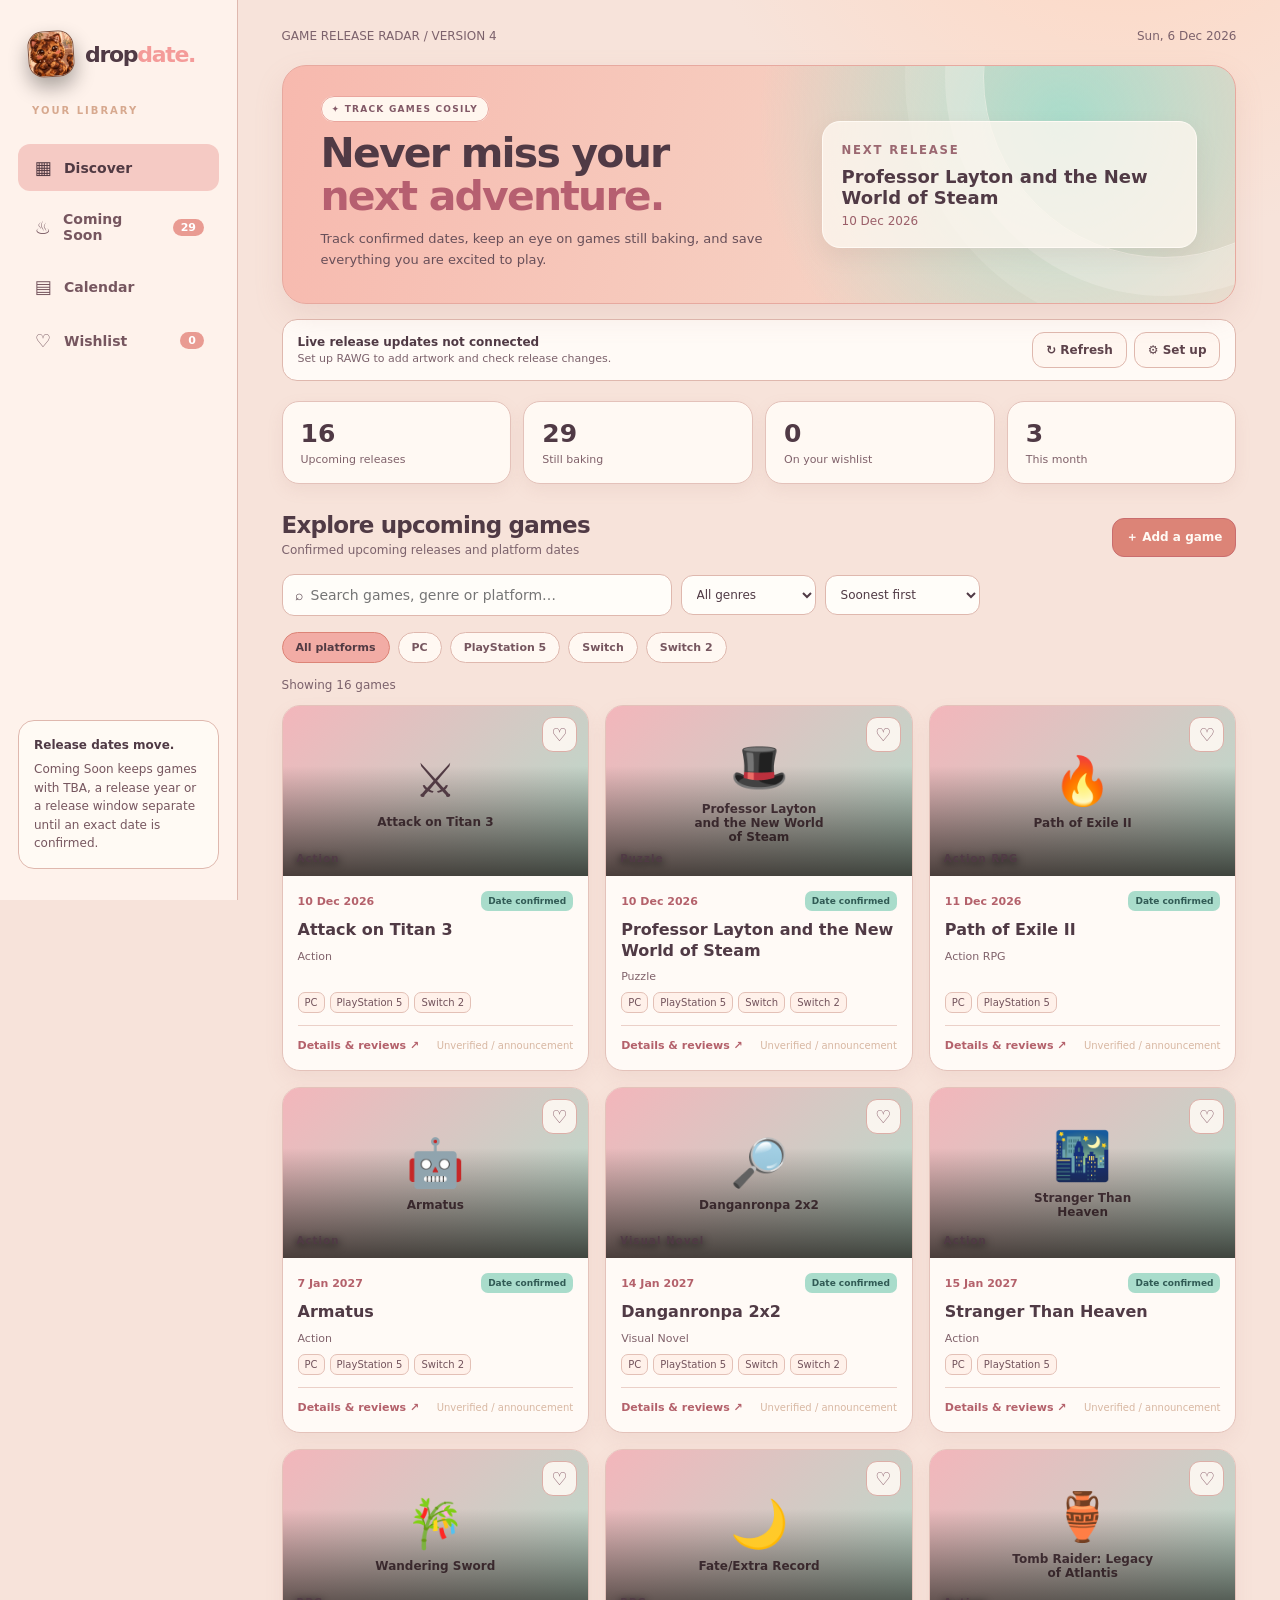
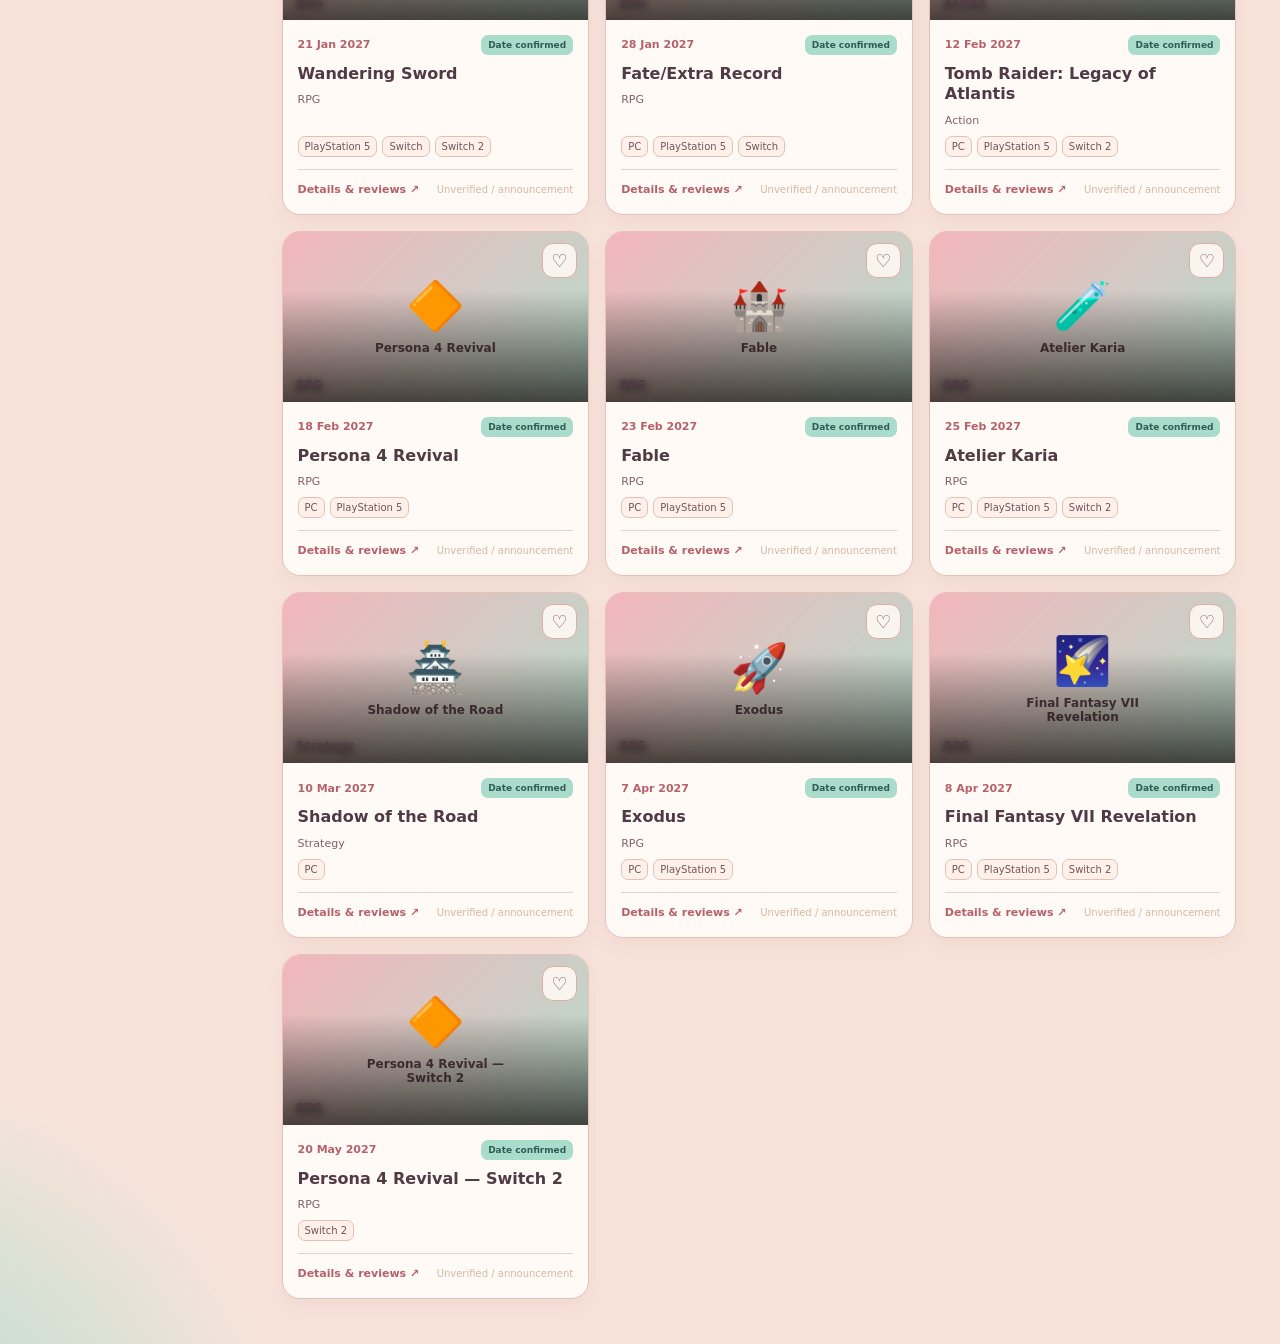
==== commit c62ec23a: "Restore styles and fit calendar on mobile" ====
--- a/index.html
+++ b/index.html
@@ -1,3 +1,46 @@
-<!doctype html><html lang="en-GB"><head><meta charset="utf-8"><meta name="viewport" content="width=device-width,initial-scale=1,viewport-fit=cover"><meta name="theme-color" content="#5b3d4a"><meta name="description" content="Dropdate — cosy game release tracker with Coming Soon."><title>Dropdate — Game Release Tracker</title><link rel="manifest" href="./manifest.webmanifest"><link rel="icon" href="./icon-192.png" sizes="192x192"><style>:root{color-scheme:dark;--bg:#24120c;--panel:#341d15;--panel2:#45261a;--stroke:#6b4435;--ink:#fff1e4;--muted:#d2b09b;--peach:#f6c8aa;--caramel:#d69269;--cream:#fff1e4;--mint:#f0b997}*{box-sizing:border-box}html{scroll-behavior:smooth}body{margin:0;background:radial-gradient(circle at 90% -4%,#9a5938 0,transparent 29rem),radial-gradient(circle at -12% 110%,#6a3019 0,transparent 25rem),var(--bg);color:var(--ink);font:14px Inter,ui-sans-serif,system-ui,-apple-system,"Segoe UI",sans-serif}button,input,select,textarea{font:inherit}button{cursor:pointer}button:disabled{opacity:.55;cursor:not-allowed}button:focus-visible,input:focus-visible,select:focus-visible{outline:2px solid var(--mint);outline-offset:3px}.shell{max-width:1450px;margin:auto;display:grid;grid-template-columns:238px minmax(0,1fr);min-height:100vh}.sidebar{border-right:1px solid var(--stroke);padding:31px 18px;position:sticky;top:0;height:100vh;display:flex;flex-direction:column;gap:28px}.brand{display:flex;gap:11px;align-items:center;color:inherit;text-decoration:none;padding:0 10px}.brandmark{width:46px;height:46px;border-radius:15px;overflow:hidden;border:1px solid #7d503d;transform:rotate(-4deg);box-shadow:0 10px 20px #0005}.brandmark img{width:100%;height:100%;object-fit:cover}.brandname{font-weight:900;font-size:22px;letter-spacing:-1.3px}.brandname em{color:var(--peach);font-style:normal}.eyebrow{font-size:10px;font-weight:850;letter-spacing:2px;color:#d7a98f;text-transform:uppercase;padding:0 14px}.nav{display:grid;gap:7px}.nav button{border:0;background:transparent;color:#edc9b5;width:100%;border-radius:12px;padding:13px 15px;text-align:left;font-weight:750;display:flex;gap:11px;align-items:center}.nav button:hover,.nav button.active{background:#5a3425;color:#fff}.nav-icon{width:20px;text-align:center;font-size:18px}.nav-count{margin-left:auto;background:#7d4b35;border-radius:99px;padding:2px 8px;font-size:11px}.side-note{margin-top:auto;border:1px solid var(--stroke);border-radius:16px;padding:15px;background:#2d1a13;color:#edd1bf;font-size:12px;line-height:1.55}.side-note strong{display:block;color:#fff5ed;margin-bottom:5/* Pastel cosy room palette */:root{color-scheme:light;--bg:#f7e3da;--panel:#fff9f3;--panel2:#fae4de;--stroke:#dfb8ae;--ink:#503a45;--muted:#7c626c;--peach:#f49b99;--caramel:#dc8477;--cream:#fffaf4;--mint:#9fd6c5}body{background:radial-gradient(circle at 88% -7%,#ffd5be 0,transparent 28rem),radial-gradient(circle at -10% 105%,#a9dccb 0,transparent 26rem),var(--bg)}.sidebar{background:#fff5efcc;border-color:#dfb8ae}.nav button{color:#76565f}.nav button:hover,.nav button.active{background:#f5cac4;color:#513a43}.nav-count{background:#e99b92;color:#fff}.side-note{background:#fffaf4;color:#76565f}.side-note strong{color:#503a45}.hero{border-color:#e7a99f;background:radial-gradient(circle at 82% 24%,#a9dccb 0,transparent 38%),linear-gradient(105deg,#f7b9ae,#f6d6c7 74%);color:#503a45;box-shadow:0 12px 28px #be8d8a2b}.hero:after{border-color:#fffaf484;box-shadow:0 0 0 38px #fffaf438,0 0 0 78px #fffaf420}.pill{background:#fff6ee;border-color:#eaa69e;color:#815866}.hero h1 span{color:#b65f70}.hero p{color:#684f59}.hero-next{border-color:#fffaf4;background:#fff8f0c9;box-shadow:0 8px 20px #b9827b24}.hero-next small{color:#9b6871}.hero-next span{color:#9b5f69}.sync{background:#fffaf6;border-color:#dfb8ae}.btn{background:#fff6f0;border-color:#dfb8ae;color:#5d424b}.btn.primary{background:var(--caramel);border-color:#c96d6e;color:#fffaf4}.stat{border-color:#e4c2ba;background:var(--panel);box-shadow:0 6px 15px #bc8d8820}.stat:hover,.stat.active{border-color:#dc8477;background:#fff0eb}.stat span{color:#80626b}.search,.select{background:#fffdf9;border-color:#dfb8ae}.chip{background:#fff8f2;border-color:#dfb8ae;color:#76565f}.chip.active{background:#f2aca5;border-color:#dc8477;color:#513a43}.game{background:#fffaf6;border-color:#e4c2ba;box-shadow:0 8px 18px #bc8d881c}.art{background:linear-gradient(140deg,#f4b3bb,#b9ddd0)}.save{background:#fffaf4df;border-color:#dcaea7;color:#875967}.save.saved{background:#d87573;color:#fffaf4}.date,.more{color:#b4616b}.status{background:#f6d4cb;color:#6e4b55}.status.confirmed{background:#a9dccb;color:#315b55}.genre{color:#80626b}.platform{background:#fff1ea;border-color:#e3c0b6;color:#73535c}.details{border-color:#ebd0c8}.baking{border-color:#e6aba1;background:linear-gradient(110deg,#f8c4b8,#f8e4d7);box-shadow:0 10px 22px #bd888122}.baking p{color:#72535c}.empty{border-color:#d9ada6;background:#fff8f3}.calendar{border-color:#dfb8ae;background:var(--panel)}.week span{background:#f8ddd8}.calday{background:#fffdf9;color:#503a45;border-color:#ebd0c8}.calday.out{background:#faeee8;color:#b38f90}.event{background:#f4aaa1;color:#513a43}.modal-bg{background:#4b3541a8}.modal{background:#fff9f3;border-color:#e7a99f;color:#503a45}.modal p{color:#72535c}.close{color:#503a45}.field label{color:#76505b}.field input,.field select,.field textarea{background:#fffdf9;border-color:#dfb8ae;color:#503a45}.check-row label{border-color:#dfb8ae}.detail-row{border-color:#ebd0c8}.detail-row span:first-child{color:#9b6972}.toast{background:#a9dccb;color:#315b55;box-shadow:0 10px 35px #9a6d6a44}@media(max-width:760px){.sidebar{background:#fff5eff2}}/* Version 4 discovery refinements */.hero h1{font-size:clamp(26px,3.2vw,42px)}#releaseDay{margin-bottom:14px}.release-day{width:100%;border:1px solid #e3aaa0;background:linear-gradient(105deg,#fff9f3,#f8dbd4);border-radius:16px;padding:10px 13px;display:flex;align-items:center;gap:11px;text-align:left;color:#573c47;box-shadow:0 6px 15px #bc8d8820}.release-day:hover{border-color:#dc8477}.release-day img{width:43px;height:43px;border-radius:12px;object-fit:cover;background:#f2b7b1}.release-day span{display:grid;gap:2px;min-width:0}.release-day strong{font-size:14px}.release-day small{font-size:11px;white-space:nowrap;overflow:hidden;text-overflow:ellipsis}.release-day b{margin-left:auto;font-size:11px;white-space:nowrap;color:#a65c67}.game{cursor:pointer}.game:focus-visible{outline:3px solid var(--mint);outline-offset:3px}.art-fallback{position:absolute;inset:0;display:grid;place-items:center;align-content:center;gap:7px;padding:15px;text-align:center;background:linear-gradient(135deg,#f3b6bb,#b6dccc);color:#513a43;font-weight:800}.art-fallback i{font-size:47px;font-style:normal}.art-fallback span{font-size:12px;max-width:17ch}.art img~.art-fallback{z-index:0}.art img{z-index:1}.event-count{display:block;margin-top:5px;font-size:9px;color:#8d5961}@media(max-width:760px){.hero h1{font-size:30px}.release-day{padding:9px 11px}.release-day b{font-size:10px}.week,.days{min-width:0}.week span{padding:9px 1px;font-size:10px}.calday{min-width:0;min-height:62px;padding:5px;font-size:11px}.calday .event{width:7px;height:7px;padding:0;margin:4px auto 0;border-radius:99px;font-size:0;background:#ef9d99}.calday .event:nth-of-type(n+2){display:none}.calday .event-count{font-size:9px;text-align:center;margin-top:3px}.calendar{overflow:hidden}}
+<!doctype html>
+<html lang="en-GB">
+<head>
+<meta charset="utf-8"><meta name="viewport" content="width=device-width,initial-scale=1,viewport-fit=cover"><meta name="theme-color" content="#5b3d4a"><meta name="description" content="Dropdate — cosy game release tracker with Coming Soon."><title>Dropdate — Game Release Tracker</title>
+<link rel="manifest" href="./manifest.webmanifest"><link rel="icon" href="./icon-192.png" sizes="192x192">
+<style>
+:root{color-scheme:dark;--bg:#24120c;--panel:#341d15;--panel2:#45261a;--stroke:#6b4435;--ink:#fff1e4;--muted:#d2b09b;--peach:#f6c8aa;--caramel:#d69269;--cream:#fff1e4;--mint:#f0b997}*{box-sizing:border-box}html{scroll-behavior:smooth}body{margin:0;background:radial-gradient(circle at 90% -4%,#9a5938 0,transparent 29rem),radial-gradient(circle at -12% 110%,#6a3019 0,transparent 25rem),var(--bg);color:var(--ink);font:14px Inter,ui-sans-serif,system-ui,-apple-system,"Segoe UI",sans-serif}button,input,select,textarea{font:inherit}button{cursor:pointer}button:disabled{opacity:.55;cursor:not-allowed}button:focus-visible,input:focus-visible,select:focus-visible{outline:2px solid var(--mint);outline-offset:3px}.shell{max-width:1450px;margin:auto;display:grid;grid-template-columns:238px minmax(0,1fr);min-height:100vh}.sidebar{border-right:1px solid var(--stroke);padding:31px 18px;position:sticky;top:0;height:100vh;display:flex;flex-direction:column;gap:28px}.brand{display:flex;gap:11px;align-items:center;color:inherit;text-decoration:none;padding:0 10px}.brandmark{width:46px;height:46px;border-radius:15px;overflow:hidden;border:1px solid #7d503d;transform:rotate(-4deg);box-shadow:0 10px 20px #0005}.brandmark img{width:100%;height:100%;object-fit:cover}.brandname{font-weight:900;font-size:22px;letter-spacing:-1.3px}.brandname em{color:var(--peach);font-style:normal}.eyebrow{font-size:10px;font-weight:850;letter-spacing:2px;color:#d7a98f;text-transform:uppercase;padding:0 14px}.nav{display:grid;gap:7px}.nav button{border:0;background:transparent;color:#edc9b5;width:100%;border-radius:12px;padding:13px 15px;text-align:left;font-weight:750;display:flex;gap:11px;align-items:center}.nav button:hover,.nav button.active{background:#5a3425;color:#fff}.nav-icon{width:20px;text-align:center;font-size:18px}.nav-count{margin-left:auto;background:#7d4b35;border-radius:99px;padding:2px 8px;font-size:11px}.side-note{margin-top:auto;border:1px solid var(--stroke);border-radius:16px;padding:15px;background:#2d1a13;color:#edd1bf;font-size:12px;line-height:1.55}.side-note strong{display:block;color:#fff5ed;margin-bottom:5px}.main{padding:29px clamp(18px,3.4vw,52px) 45px;min-width:0}.topline{display:flex;justify-content:space-between;gap:12px;color:var(--muted);font-size:12px;margin-bottom:22px}.hero{border:1px solid #8b5d48;min-height:214px;border-radius:24px;background:radial-gradient(circle at 82% 24%,#d69269 0,transparent 36%),linear-gradient(105deg,#4f2a1c,#2d1710 74%);padding:33px 38px;display:flex;align-items:center;justify-content:space-between;gap:20px;overflow:hidden;position:relative}.hero:after{content:"";position:absolute;width:360px;height:360px;border:1px solid #fff3eb28;border-radius:50%;right:-110px;top:-170px;box-shadow:0 0 0 38px #fff3eb0a,0 0 0 78px #fff3eb08}.hero-copy{position:relative;z-index:1;max-width:570px}.pill{background:#6f3d26;border:1px solid #c58967;border-radius:99px;padding:7px 10px;font-size:9px;letter-spacing:1.25px;font-weight:850}.hero h1{font-size:clamp(30px,4vw,51px);letter-spacing:-1.8px;line-height:1.06;margin:17px 0 10px}.hero h1 span{color:#ffd1b4}.hero p{line-height:1.6;color:#f3dccd;margin:0;font-size:13px}.hero-next{position:relative;z-index:1;min-width:210px;border:1px solid #f8d5bf35;background:#3a1f16c8;border-radius:18px;padding:19px}.hero-next small{color:#f0cfbc;text-transform:uppercase;letter-spacing:1.8px;font-weight:800}.hero-next b{display:block;margin:9px 0 4px;font-size:18px}.hero-next span{font-size:12px;color:#ffd5bd}.sync{display:flex;justify-content:space-between;align-items:center;gap:12px;flex-wrap:wrap;background:#2d1a13;border:1px solid var(--stroke);border-radius:15px;margin:15px 0;padding:12px 15px}.sync strong{display:block;font-size:12px}.sync span{display:block;color:var(--muted);font-size:11px;margin-top:3px}.sync-actions{display:flex;gap:7px}.btn{border:1px solid var(--stroke);background:#3b2118;color:#fff2e8;border-radius:12px;padding:10px 13px;font-size:12px;font-weight:800}.btn:hover{border-color:var(--caramel)}.btn.primary{background:var(--caramel);border-color:#ecb18c;color:#2b140c}.stats{display:grid;grid-template-columns:repeat(4,minmax(0,1fr));gap:12px;margin:20px 0 28px}.stat{background:var(--panel);border:1px solid #5e3c2e;border-radius:17px;padding:17px 18px;color:inherit;text-align:left}.stat:hover,.stat.active{border-color:var(--caramel);background:#45261a}.stat b{display:block;font-size:25px}.stat span{font-size:11px;color:#e9cdbc;display:block;margin-top:5px}.section-head{display:flex;justify-content:space-between;align-items:end;gap:13px;flex-wrap:wrap;margin-bottom:17px}.section-head h2{margin:0;font-size:23px;letter-spacing:-.8px}.section-head p{color:var(--muted);font-size:12px;margin:5px 0 0}.toolbar{display:flex;gap:9px;align-items:center;flex-wrap:wrap;margin-bottom:12px}.search{display:flex;align-items:center;gap:8px;flex:1;min-width:190px;max-width:390px;background:var(--panel);border:1px solid var(--stroke);border-radius:12px;padding:0 12px}.search input{flex:1;min-width:0;border:0;background:transparent;color:var(--ink);padding:12px 0;outline:none}.select{border:1px solid var(--stroke);background:var(--panel);border-radius:12px;color:var(--ink);padding:11px 28px 11px 11px;font-size:12px}.chips{display:flex;gap:8px;overflow-x:auto;padding:4px 0 15px}.chip{white-space:nowrap;border:1px solid #6f4636;border-radius:99px;background:#2d1a13;color:#f1d5c3;padding:8px 13px;font-size:11px;font-weight:800}.chip.active{background:#754730;border-color:#ecb18c;color:#fff}.results{font-size:12px;color:var(--muted);margin:0 0 13px}.card-grid{display:grid;grid-template-columns:repeat(3,minmax(0,1fr));gap:16px}.game{background:#2e1a13;border:1px solid #5d3a2b;border-radius:18px;overflow:hidden;display:flex;flex-direction:column;min-width:0}.game:hover{border-color:var(--caramel);transform:translateY(-2px)}.art{height:170px;position:relative;overflow:hidden;display:grid;place-items:center;background:linear-gradient(140deg,#794252,#35213c)}.art img{position:absolute;inset:0;width:100%;height:100%;object-fit:cover}.art:after{content:"";position:absolute;inset:35% 0 0;background:linear-gradient(transparent,#120b08b9)}.art i{font-size:56px;font-style:normal;z-index:1}.art-label{position:absolute;left:14px;bottom:12px;z-index:2;font-size:10px;letter-spacing:1.2px;font-weight:850;text-shadow:0 2px 8px #000}.save{position:absolute;z-index:3;top:11px;right:11px;border:1px solid #fff8;background:#24130dbb;color:#fff;width:35px;height:35px;border-radius:11px;font-size:18px}.save.saved{background:#8a3811;color:#fff0e5}.game-body{padding:15px;display:flex;flex-direction:column;gap:9px;flex:1}.meta{display:flex;justify-content:space-between;gap:7px;align-items:center}.date{font-size:11px;color:#ffd0b0;font-weight:850}.status{font-size:9px;border-radius:7px;padding:5px 7px;background:#5c3426;color:#fff0e6;font-weight:850;white-space:nowrap}.status.confirmed{background:var(--peach);color:#2b140c}.game h3{margin:0;font-size:16px;line-height:1.28}.genre{font-size:11px;color:#d2b09b}.platforms{display:flex;gap:5px;flex-wrap:wrap;margin-top:auto}.platform{font-size:10px;background:#4a2a1d;border:1px solid #6f4636;border-radius:7px;padding:4px 6px}.details{border-top:1px solid #5d3a2b;margin-top:3px;padding-top:10px;display:flex;justify-content:space-between;align-items:center}.more{border:0;background:transparent;color:#ffd0b0;padding:3px 0;font-size:11px;font-weight:800}.reliability{font-size:10px;color:#d8b7a2}.baking{display:grid;grid-template-columns:minmax(0,1fr) 170px;gap:18px;align-items:center;border:1px solid #9b6349;border-radius:21px;padding:19px 23px;margin-bottom:18px;background:linear-gradient(110deg,#542e1e,#342018)}.baking h3{font-size:21px;margin:0 0 6px}.baking p{color:#f0d4c1;font-size:12px;line-height:1.55;margin:0}.baking img{width:145px;justify-self:end;filter:drop-shadow(0 10px 16px #0007)}.empty{border:1px dashed #815846;border-radius:18px;padding:42px 16px;text-align:center;color:var(--muted)}.empty img{width:88px;display:block;margin:0 auto 8px}.empty strong{display:block;color:var(--ink);font-size:17px;margin:8px}.calendar{border:1px solid var(--stroke);border-radius:17px;overflow:auto;background:var(--panel)}.week,.days{display:grid;grid-template-columns:repeat(7,minmax(90px,1fr))}.week span{padding:12px 3px;text-align:center;background:var(--panel2);font-size:11px;font-weight:800}.calday{min-height:104px;text-align:left;padding:8px;background:#2e1a13;color:#fff0e5;border:0;border-right:1px solid #5d3b2e;border-top:1px solid #5d3b2e}.calday.out{background:#24130d;color:#927565}.event{display:block;max-width:100%;font-size:9px;background:#ecb18c;color:#2b140c;border-radius:5px;padding:4px;margin-top:5px;overflow:hidden;text-overflow:ellipsis;white-space:nowrap}.modal-bg{position:fixed;inset:0;background:#080910ca;z-index:40;display:grid;place-items:center;padding:16px}.modal{background:#341d15;border:1px solid #8b5c47;border-radius:22px;padding:23px;width:min(100%,540px);max-height:92vh;overflow:auto}.modal h2{margin:0;font-size:23px}.modal p{color:#f1d2bf;font-size:12px;line-height:1.55}.modal-top{display:flex;justify-content:space-between;align-items:center}.close{border:0;background:transparent;color:#fff;font-size:24px}.field{display:grid;gap:6px;margin:13px 0}.field label{font-size:11px;font-weight:850;color:#ffe7d6}.field input,.field select,.field textarea{width:100%;background:#24130d;border:1px solid #6c4535;border-radius:11px;padding:11px;color:#fff}.check-row{display:flex;gap:7px;flex-wrap:wrap}.check-row label{border:1px solid #6c4535;border-radius:8px;padding:7px;font-size:11px}.modal-actions{display:flex;justify-content:flex-end;gap:8px;margin-top:18px}.toast{position:fixed;z-index:90;right:20px;bottom:20px;background:var(--peach);color:#2b140c;border-radius:12px;padding:13px 16px;box-shadow:0 10px 35px #0008;font-weight:850;font-size:12px;max-width:290px}.detail-art{height:160px;border-radius:16px;overflow:hidden;position:relative;display:grid;place-items:center;background:#532e3e;font-size:60px}.detail-art img{position:absolute;inset:0;width:100%;height:100%;object-fit:cover}.detail-row{display:flex;justify-content:space-between;gap:14px;border-bottom:1px solid #5d3a2b;padding:9px 0;font-size:12px}.detail-row span:first-child{color:#e6c4ae}.detail-row span:last-child{text-align:right;font-weight:750}@media(max-width:1050px){.shell{grid-template-columns:190px minmax(0,1fr)}.card-grid{grid-template-columns:repeat(2,minmax(0,1fr))}}@media(max-width:760px){.shell{display:block}.sidebar{z-index:15;position:sticky;top:0;height:auto;padding:10px 15px;background:#2a160ff5;backdrop-filter:blur(14px);flex-direction:row;align-items:center;justify-content:space-between;border-right:0;border-bottom:1px solid var(--stroke);gap:5px}.brand{padding:0}.brandmark{width:35px;height:35px;border-radius:11px}.brandname{font-size:19px}.eyebrow,.side-note{display:none}.nav{display:flex;gap:3px}.nav button{font-size:0;padding:10px 9px;gap:0}.nav-icon{font-size:18px}.nav-count{font-size:9px;margin-left:2px;padding:1px 5px}.main{padding:17px 15px 36px}.topline{margin-bottom:14px}.hero{display:block;padding:21px;min-height:auto}.hero h1{font-size:34px}.hero-next{margin-top:18px;min-width:0}.stats{grid-template-columns:repeat(2,minmax(0,1fr));margin:14px 0 23px}.card-grid{gap:10px}.art{height:130px}.game-body{padding:12px}.game h3{font-size:14px}.baking{grid-template-columns:1fr;padding:17px}.baking img{justify-self:start;width:95px;order:-1}.search{max-width:none;flex-basis:100%}.select{flex:1}.week,.days{min-width:630px}}@media(max-width:370px){.card-grid{grid-template-columns:1fr}.art{height:150px}}
+
+/* Pastel cosy room palette */:root{color-scheme:light;--bg:#f7e3da;--panel:#fff9f3;--panel2:#fae4de;--stroke:#dfb8ae;--ink:#503a45;--muted:#7c626c;--peach:#f49b99;--caramel:#dc8477;--cream:#fffaf4;--mint:#9fd6c5}body{background:radial-gradient(circle at 88% -7%,#ffd5be 0,transparent 28rem),radial-gradient(circle at -10% 105%,#a9dccb 0,transparent 26rem),var(--bg)}.sidebar{background:#fff5efcc;border-color:#dfb8ae}.nav button{color:#76565f}.nav button:hover,.nav button.active{background:#f5cac4;color:#513a43}.nav-count{background:#e99b92;color:#fff}.side-note{background:#fffaf4;color:#76565f}.side-note strong{color:#503a45}.hero{border-color:#e7a99f;background:radial-gradient(circle at 82% 24%,#a9dccb 0,transparent 38%),linear-gradient(105deg,#f7b9ae,#f6d6c7 74%);color:#503a45;box-shadow:0 12px 28px #be8d8a2b}.hero:after{border-color:#fffaf484;box-shadow:0 0 0 38px #fffaf438,0 0 0 78px #fffaf420}.pill{background:#fff6ee;border-color:#eaa69e;color:#815866}.hero h1 span{color:#b65f70}.hero p{color:#684f59}.hero-next{border-color:#fffaf4;background:#fff8f0c9;box-shadow:0 8px 20px #b9827b24}.hero-next small{color:#9b6871}.hero-next span{color:#9b5f69}.sync{background:#fffaf6;border-color:#dfb8ae}.btn{background:#fff6f0;border-color:#dfb8ae;color:#5d424b}.btn.primary{background:var(--caramel);border-color:#c96d6e;color:#fffaf4}.stat{border-color:#e4c2ba;background:var(--panel);box-shadow:0 6px 15px #bc8d8820}.stat:hover,.stat.active{border-color:#dc8477;background:#fff0eb}.stat span{color:#80626b}.search,.select{background:#fffdf9;border-color:#dfb8ae}.chip{background:#fff8f2;border-color:#dfb8ae;color:#76565f}.chip.active{background:#f2aca5;border-color:#dc8477;color:#513a43}.game{background:#fffaf6;border-color:#e4c2ba;box-shadow:0 8px 18px #bc8d881c}.art{background:linear-gradient(140deg,#f4b3bb,#b9ddd0)}.save{background:#fffaf4df;border-color:#dcaea7;color:#875967}.save.saved{background:#d87573;color:#fffaf4}.date,.more{color:#b4616b}.status{background:#f6d4cb;color:#6e4b55}.status.confirmed{background:#a9dccb;color:#315b55}.genre{color:#80626b}.platform{background:#fff1ea;border-color:#e3c0b6;color:#73535c}.details{border-color:#ebd0c8}.baking{border-color:#e6aba1;background:linear-gradient(110deg,#f8c4b8,#f8e4d7);box-shadow:0 10px 22px #bd888122}.baking p{color:#72535c}.empty{border-color:#d9ada6;background:#fff8f3}.calendar{border-color:#dfb8ae;background:var(--panel)}.week span{background:#f8ddd8}.calday{background:#fffdf9;color:#503a45;border-color:#ebd0c8}.calday.out{background:#faeee8;color:#b38f90}.event{background:#f4aaa1;color:#513a43}.modal-bg{background:#4b3541a8}.modal{background:#fff9f3;border-color:#e7a99f;color:#503a45}.modal p{color:#72535c}.close{color:#503a45}.field label{color:#76505b}.field input,.field select,.field textarea{background:#fffdf9;border-color:#dfb8ae;color:#503a45}.check-row label{border-color:#dfb8ae}.detail-row{border-color:#ebd0c8}.detail-row span:first-child{color:#9b6972}.toast{background:#a9dccb;color:#315b55;box-shadow:0 10px 35px #9a6d6a44}@media(max-width:760px){.sidebar{background:#fff5eff2}}
+/* Version 4 discovery refinements */
+.hero h1{font-size:clamp(26px,3.2vw,42px)}#releaseDay{margin-bottom:14px}.release-day{width:100%;border:1px solid #e3aaa0;background:linear-gradient(105deg,#fff9f3,#f8dbd4);border-radius:16px;padding:10px 13px;display:flex;align-items:center;gap:11px;text-align:left;color:#573c47;box-shadow:0 6px 15px #bc8d8820}.release-day:hover{border-color:#dc8477}.release-day img{width:43px;height:43px;border-radius:12px;object-fit:cover;background:#f2b7b1}.release-day span{display:grid;gap:2px;min-width:0}.release-day strong{font-size:14px}.release-day small{font-size:11px;white-space:nowrap;overflow:hidden;text-overflow:ellipsis}.release-day b{margin-left:auto;font-size:11px;white-space:nowrap;color:#a65c67}.game{cursor:pointer}.game:focus-visible{outline:3px solid var(--mint);outline-offset:3px}.art-fallback{position:absolute;inset:0;display:grid;place-items:center;align-content:center;gap:7px;padding:15px;text-align:center;background:linear-gradient(135deg,#f3b6bb,#b6dccc);color:#513a43;font-weight:800}.art-fallback i{font-size:47px;font-style:normal}.art-fallback span{font-size:12px;max-width:17ch}.art img~.art-fallback{z-index:0}.art img{z-index:1}.event-count{display:block;margin-top:5px;font-size:9px;color:#8d5961}@media(max-width:760px){.hero h1{font-size:30px}.release-day{padding:9px 11px}.release-day b{font-size:10px}.week,.days{min-width:0}.week span{padding:9px 1px;font-size:10px}.calday{min-width:0;min-height:62px;padding:5px;font-size:11px}.calday .event{width:7px;height:7px;padding:0;margin:4px auto 0;border-radius:99px;font-size:0;background:#ef9d99}.calday .event:nth-of-type(n+2){display:none}.calday .event-count{font-size:9px;text-align:center;margin-top:3px}.calendar{overflow:hidden}}
 /* Keep the full calendar visible on narrow phones */
-@media(max-width:760px){.calendar{width:100%;max-width:100%;overflow:hidden}.calendar .week,.calendar .days{display:grid;width:100%;min-width:0;grid-template-columns:repeat(7,minmax(0,1fr))}.calendar .week span{min-width:0;padding:8px 1px;font-size:9px;overflow:hidden}.calendar .calday{min-width:0;min-height:68px;padding:5px 2px}.calendar .calday b{display:block;padding-left:2px}.calendar .event-count{font-size:8px}}</style></head><body><div class="shell"><aside class="sidebar"><a class="brand" href="#" aria-label="Dropdate home"><span class="brandmark"><img src="./logo-cat.png" alt="Cookie Cat logo"></span><span class="brandname">drop<em>date.</em></span></a><div class="eyebrow">Your library</div><nav class="nav" id="nav"><button data-view="discover" class="active"><span class="nav-icon">▦</span>Discover</button><button data-view="coming"><span class="nav-icon">♨</span>Coming Soon<span class="nav-count" id="comingCount">0</span></button><button data-view="calendar"><span class="nav-icon">▤</span>Calendar</button><button data-view="wishlist"><span class="nav-icon">♡</span>Wishlist<span class="nav-count" id="wishCount">0</span></button></nav><div class="side-note"><strong>Release dates move.</strong>Coming Soon keeps games with TBA, a release year or a release window separate until an exact date is confirmed.</div></aside><main class="main"><div class="topline"><span>GAME RELEASE RADAR / VERSION 4</span><span id="todayLabel"></span></div><div id="releaseDay"></div><section class="hero"><div class="hero-copy"><span class="pill">✦ TRACK GAMES COSILY</span><h1>Never miss your<br><span>next adventure.</span></h1><p>Track confirmed dates, keep an eye on games still baking, and save everything you are excited to play.</p></div><div class="hero-next"><small>Next release</small><b id="nextTitle">Checking releases…</b><span id="nextDate"></span></div></section><section class="sync"><div><strong id="syncTitle">Live release updates not connected</strong><span id="syncSub">Your RAWG key stays in this browser only.</span></div><div class="sync-actions"><button class="btn" id="refresh">↻ Refresh</button><button class="btn" id="settings">⚙ Set up</button></div></section><section class="stats"><button class="stat" data-stat="discover"><b id="statUpcoming">0</b><span>Upcoming releases</span></button><button class="stat" data-stat="coming"><b id="statComing">0</b><span>Still baking</span></button><button class="stat" data-stat="wishlist"><b id="statWish">0</b><span>On your wishlist</span></button><button class="stat" data-stat="calendar"><b id="statMonth">0</b><span>This month</span></button></section><section id="content" aria-live="polite"></section></main></div><div id="overlay"></div><div id="toasts" aria-live="polite"></div><script>(()=>{'use strict';const K={games:'dropdate-games-v1',wish:'dropdate-wishlist-v1',live:'dropdate-live-v1',stamp:'dropdate-synced-at-v1',rawg:'dropdate-rawg-key-v1'};const allowed=['PC','PS5','Switch','Switch 2'];const base=[['planet-zoo-2','Planet Zoo 2','2026-10-13',['PC','PS5'],'Simulation','🦒'],['valor-mortis','Valor Mortis','2026-10-13',['PC','PS5'],'Action RPG','⚔️'],['witchs-bakery','The Witch’s Bakery','2026-10-14',['PC','PS5','Switch','Switch 2'],'Cosy','🥐'],['castlevania','Castlevania: Belmont’s Curse','2026-10-15',['PC','PS5','Switch'],'Action','🦇'],['ratatan','Ratatan','2026-10-15',['PS5','Switch 2'],'Rhythm','🥁'],['frosthaven','Frosthaven','2026-10-15',['PC'],'Strategy','❄️'],['stupid-never-dies','Stupid Never Dies','2026-10-21',['PC','PS5'],'Action RPG','💀'],['ff-resonance','Final Fantasy Resonance','2026-10-22',['PC','PS5','Switch','Switch 2'],'RPG','✨'],['switch-sports','Nintendo Switch Sports Resort','2026-10-22',['Switch 2'],'Sports','🏝️'],['cod-mw4','Call of Duty: Modern Warfare 4','2026-10-23',['PC','PS5','Switch 2'],'Shooter','🎯'],['one-piece','One Piece: Grand Gourmet','2026-10-23',['PC','Switch','Switch 2'],'Adventure','🍱'],['phantom-blade','Phantom Blade Zero','2026-10-29',['PC','PS5'],'Action RPG','🗡️'],['wolf-among-us','The Wolf Among Us Remastered','2026-10-29',['PC','PS5','Switch','Switch 2'],'Adventure','🐺'],['godzilla','Godzilla: Destroy All Monsters Melee Remastered','2026-11-03',['PC','PS5','Switch 2'],'Fighting','🦖'],['edge-memories','Edge of Memories','2026-11-05',['PC','PS5'],'RPG','🌌'],['zelda-ocarina','The Legend of Zelda: Ocarina of Time','2026-11-05',['Switch 2'],'Adventure','🪈'],['stellar-blade','Stellar Blade: Complete Edition','2026-11-06',['Switch 2'],'Action','⚡'],['metaphor','Metaphor: ReFantazio','2026-11-12',['Switch 2'],'RPG','👑'],['pikmin','Pikmin 4: Switch 2 Edition','2026-11-12',['Switch 2'],'Strategy','🌱'],['sonic-pico','Sonic Pico Park','2026-11-12',['PC','PS5','Switch','Switch 2'],'Platformer','💙'],['gta6','Grand Theft Auto VI','2026-11-19',['PS5'],'Open World','🌴'],['hela','Hela','2026-12-01',['PC','PS5','Switch 2'],'Cosy','🐭'],['dq-monsters','Dragon Quest Monsters: The Withered World','2026-12-03',['PC','PS5','Switch','Switch 2'],'RPG','🐉'],['rayman','Rayman Legends Retold','2026-12-03',['PC','PS5','Switch 2'],'Platformer','🌀'],['dawn-of-war','Warhammer 40,000: Dawn of War IV','2026-12-03',['PC'],'Strategy','🛡️'],['mh-wilds','Monster Hunter Wilds','2026-12-04',['Switch 2'],'Action RPG','🐲'],['prof-layton','Professor Layton and the New World of Steam','2026-12-10',['PC','PS5','Switch','Switch 2'],'Puzzle','🎩'],['attack-titan','Attack on Titan 3','2026-12-10',['PC','PS5','Switch 2'],'Action','⚔️'],['path-exile','Path of Exile II','2026-12-11',['PC','PS5'],'Action RPG','🔥'],['armatus','Armatus','2027-01-07',['PC','PS5','Switch 2'],'Action','🤖'],['danganronpa','Danganronpa 2x2','2027-01-14',['PC','PS5','Switch','Switch 2'],'Visual Novel','🔎'],['stranger-heaven','Stranger Than Heaven','2027-01-15',['PC','PS5'],'Action','🌃'],['wandering-sword','Wandering Sword','2027-01-21',['PS5','Switch','Switch 2'],'RPG','🎋'],['fate-extra','Fate/Extra Record','2027-01-28',['PC','PS5','Switch'],'RPG','🌙'],['persona','Persona 4 Revival','2027-02-18',['PC','PS5'],'RPG','🔶'],['persona-switch2','Persona 4 Revival — Switch 2','2027-05-20',['Switch 2'],'RPG','🔶'],['fable','Fable','2027-02-23',['PC','PS5'],'RPG','🏰'],['tomb-raider','Tomb Raider: Legacy of Atlantis','2027-02-12',['PC','PS5','Switch 2'],'Action','🏺'],['atelier-karia','Atelier Karia','2027-02-25',['PC','PS5','Switch 2'],'RPG','🧪'],['shadow-road','Shadow of the Road','2027-03-10',['PC'],'Strategy','🏯'],['exodus','Exodus','2027-04-07',['PC','PS5'],'RPG','🚀'],['ffvii','Final Fantasy VII Revelation','2027-04-08',['PC','PS5','Switch 2'],'RPG','🌠']].map(x=>({id:x[0],title:x[1],date:x[2],platforms:x[3],genre:x[4],icon:x[5],source:'snapshot',dateSource:'unverified'}));const anticipated=[{id:'witchbrook',title:'Witchbrook',platforms:['PC','Switch'],genre:'Cosy',icon:'🧹',releaseWindow:'TBA',dateSource:'unverified',addedAt:'2026-10-12',source:'curated'},{id:'duskbloods',title:'The Duskbloods',platforms:['Switch 2'],genre:'Action RPG',icon:'🩸',releaseWindow:'2026',dateSource:'unverified',addedAt:'2026-10-12',source:'curated'},{id:'kena',title:'Kena: Scars of Kosmora',platforms:['PC','PS5'],genre:'Adventure',icon:'🌿',releaseWindow:'TBA',dateSource:'unverified',addedAt:'2026-10-12',source:'curated'}];const art={persona:'https://shared.fastly.steamstatic.com/store_item_assets/steam/apps/2963950/header.jpg',witchbrook:'https://shared.fastly.steamstatic.com/store_item_assets/steam/apps/1846700/header.jpg',duskbloods:'https://cdn.technobezz.com/c/Technobezz_2026_02_12_T171258_628_b3d5a9b4ec.png',gta6:'https://m.media-amazon.com/images/M/MV5BOWIzN2FhZDYtZGRhMS00ZGZjLTk0NDctZDM4NmJhZjg0NDc3XkEyXkFqcGc@._V1_.jpg','phantom-blade':'https://shared.fastly.steamstatic.com/store_item_assets/steam/apps/4115450/header.jpg',kena:'https://shared.fastly.steamstatic.com/store_item_assets/steam/apps/3485810/header.jpg'};const get=(k,d)=>{try{let x=JSON.parse(localStorage.getItem(k));return x==null?d:x}catch(e){return d}},put=(k,v)=>{try{localStorage.setItem(k,JSON.stringify(v))}catch(e){toast('Storage is unavailable in this browser.')}};let custom=get(K.games,[]),wish=get(K.wish,[]),live=get(K.live,[]),rawg=localStorage.getItem(K.rawg)||'',stamp=localStorage.getItem(K.stamp)||'',view='discover',platform='All',genre='All',query='',sort='soonest',cal=new Date();cal.setDate(1);let syncing=false,syncError='';const $=s=>document.querySelector(s),esc=s=>String(s??'').replace(/[&<>"']/g,c=>({'&':'&amp;','<':'&lt;','>':'&gt;','"':'&quot;',"'":'&#39;'}[c])),norm=s=>String(s||'').toLowerCase().replace(/[^a-z0-9]/g,''),iso=d=>{let x=new Date(d);return x.getFullYear()+'-'+String(x.getMonth()+1).padStart(2,'0')+'-'+String(x.getDate()).padStart(2,'0')},today=()=>iso(new Date()),date=s=>new Date(s+'T12:00:00'),pretty=s=>date(s).toLocaleDateString('en-GB',{day:'numeric',month:'short',year:'numeric'}),img=g=>g.artwork||art[g.id]||'',okURL=u=>/^https:\/\//.test(u||'');function clean(g){return {...g,platforms:[...new Set((g.platforms||[]).filter(p=>allowed.includes(p)))],platformDates:g.platformDates||{}}}custom=Array.isArray(custom)?custom.map(clean).filter(g=>g.platforms.length):[];live=Array.isArray(live)?live.map(clean).filter(g=>g.platforms.length):[];function merge(){let seen=new Set(),out=[];for(let g of [...custom,...live,...base,...anticipated].map(clean)){let n=norm(g.title);if(!n||seen.has(n))continue;seen.add(n);out.push(g)}return out}function rows(g){let arr=[];for(let p of g.platforms||[]){let d=(g.platformDates||{})[p]||g.date||null;if(/^\d{4}-\d{2}-\d{2}$/.test(d||''))arr.push({game:g,platform:p,date:d})}return arr}function exact(g){return rows(g).some(r=>r.date>=today())}function coming(g){return !exact(g)}function status(g){if(exact(g))return ['Date confirmed','confirmed'];if(g.releaseWindow&&g.releaseWindow!=='TBA')return ['Release window','window'];return ['TBA','tba']}function sourceText(g){return g.dateSource==='publisher'?'Publisher confirmed':g.dateSource==='rawg'?'RAWG — verify with publisher':g.dateSource==='manual'?'Your entry':'Unverified / announcement'}function visibleGames(){let all=merge(),items=view==='coming'?all.filter(coming):view==='wishlist'?all.filter(g=>wish.includes(g.id)):all.filter(g=>exact(g));if(platform!=='All')items=items.filter(g=>g.platforms.includes(platform));if(genre!=='All')items=items.filter(g=>g.genre===genre);if(query.trim())items=items.filter(g=>[g.title,g.genre,g.releaseWindow,...g.platforms].join(' ').toLowerCase().includes(query.toLowerCase()));items.sort((a,b)=>sort==='title'?a.title.localeCompare(b.title):sort==='recent'?String(b.addedAt||'').localeCompare(String(a.addedAt||'')):sort==='popular'?(Number(b.popularity)||0)-(Number(a.popularity)||0):(firstDate(a)||'9999').localeCompare(firstDate(b)||'9999')||a.title.localeCompare(b.title));return items}function firstDate(g){return rows(g).filter(r=>r.date>=today()).map(r=>r.date).sort()[0]||''}function platformTags(g){return g.platforms.map(p=>'<span class="platform">'+esc(p==='PS5'?'PlayStation 5':p)+'</span>').join('')}function dateText(g){let rs=rows(g).filter(r=>r.date>=today());if(!rs.length)return g.releaseWindow||'TBA';let unique=[...new Set(rs.map(r=>r.date))].sort();return unique.length===1?pretty(unique[0]):'Dates vary by platform'}function toast(t){$('#toasts').innerHTML='<div class="toast">'+esc(t)+'</div>';setTimeout(()=>$('#toasts').innerHTML='',3100)}function saved(id){return wish.includes(id)}function toggle(id){wish=saved(id)?wish.filter(x=>x!==id):[...wish,id];put(K.wish,wish);render();toast(saved(id)?'Added to your cosy stash!':'Removed from your cosy stash.')}function card(g){let st=status(g),a=img(g);return '<article class="game" data-open-game="'+esc(g.id)+'" role="button" tabindex="0" aria-label="Open details for '+esc(g.title)+'"><div class="art"><div class="art-fallback"><i>'+esc(g.icon||'🎮')+'</i><span>'+esc(g.title)+'</span></div>'+(okURL(a)?'<img src="'+esc(a)+'" alt="Artwork for '+esc(g.title)+'" loading="lazy" referrerpolicy="no-referrer" onerror="this.remove()">':'')+'<span class="art-label">'+esc(g.genre)+'</span><button class="save '+(saved(g.id)?'saved':'')+'" data-save="'+esc(g.id)+'" aria-label="Toggle wishlist">'+(saved(g.id)?'♥':'♡')+'</button></div><div class="game-body"><div class="meta"><span class="date">'+esc(dateText(g))+'</span><span class="status '+st[1]+'">'+st[0]+'</span></div><h3>'+esc(g.title)+'</h3><div class="genre">'+esc(g.genre)+'</div><div class="platforms">'+platformTags(g)+'</div><div class="details"><button class="more" data-detail="'+esc(g.id)+'">Details &amp; reviews ↗</button><span class="reliability">'+esc(sourceText(g))+'</span></div></div></article>'}function controls(){let genres=[...new Set(merge().map(g=>g.genre))].sort(),showPopular=visibleGames().some(g=>Number(g.popularity)>0);return '<div class="toolbar"><label class="search">⌕<input id="search" type="search" value="'+esc(query)+'" placeholder="Search games, genre or platform…" aria-label="Search games"></label><select id="genre" class="select" aria-label="Genre"><option>All genres</option>'+genres.map(x=>'<option '+(genre===x?'selected':'')+'>'+esc(x)+'</option>').join('')+'</select><select id="sort" class="select" aria-label="Sort"><option value="soonest" '+(sort==='soonest'?'selected':'')+'>Soonest first</option><option value="title" '+(sort==='title'?'selected':'')+'>A to Z</option><option value="recent" '+(sort==='recent'?'selected':'')+'>Recently added</option>' +(showPopular?'<option value="popular" '+(sort==='popular'?'selected':'')+'>Most anticipated</option>':'')+'</select></div><div class="chips" aria-label="Platform filter">'+['All','PC','PS5','Switch','Switch 2'].map(p=>'<button class="chip '+(platform===p?'active':'')+'" data-platform="'+p+'">'+(p==='All'?'All platforms':p==='PS5'?'PlayStation 5':p)+'</button>').join('')+'</div>'}function header(title,sub){return '<div class="section-head"><div><h2>'+title+'</h2><p>'+sub+'</p></div><button class="btn primary" id="add">＋ Add a game</button></div>'}function releaseDay(){let games=merge().filter(g=>rows(g).some(r=>r.date===today()));if(!games.length)return '';let g=games[0],a=img(g);return '<button class="release-day" data-release-day="'+esc(g.id)+'" aria-label="Open release for '+esc(g.title)+'">'+(okURL(a)?'<img src="'+esc(a)+'" alt="">':'<img src="./logo-cat.png" alt="Cookie Cat celebrates release day">')+'<span><strong>Fresh out today!</strong><small>'+esc(g.title)+'</small></span><b>Open game ↗</b></button>'}function list(){let games=visibleGames(),isComing=view==='coming',isWish=view==='wishlist';let intro=isComing?'<div class="baking"><div><h3>These games are still baking!</h3><p>Their release dates have not been confirmed. A TBA, year or release window stays here until a publisher confirms an exact date.</p></div><img src="./logo-cat.png" alt="Cookie Cat"></div>':'';let empty=isWish&&wish.length===0?['Your wishlist tray is empty!','Save a game with the heart to keep it close.']:['No treats found. Try another search!','Try another genre, platform or title.'];return header(isComing?'Coming Soon':isWish?'Your wishlist':'Explore upcoming games',isComing?'Announced releases without an exact date':isWish?'Games you have saved for later':'Confirmed upcoming releases and platform dates')+intro+controls()+'<p class="results">Showing '+games.length+' '+(games.length===1?'game':'games')+'</p>'+(games.length?'<div class="card-grid">'+games.map(card).join('')+'</div>':'<div class="empty"><img src="./logo-cat.png" alt="Cookie Cat"><strong>'+empty[0]+'</strong>'+empty[1]+'</div>')}function calendar(){let y=cal.getFullYear(),m=cal.getMonth(),first=new Date(y,m,1),last=new Date(y,m+1,0).getDate(),off=(first.getDay()+6)%7,count=Math.ceil((off+last)/7)*7;let events=[];for(let g of merge())for(let r of rows(g))if(r.date>=today()&&(platform==='All'||r.platform===platform)&&(genre==='All'||g.genre===genre))events.push(r);let cells='';for(let i=0;i<count;i++){let d=i-off+1,real=d>0&&d<=last,x=new Date(y,m,d),k=iso(x),e=real?events.filter(v=>v.date===k):[];cells+='<button class="calday '+(!real?'out':'')+'" '+(e.length?'data-day="'+k+'"':'')+'><b>'+x.getDate()+'</b>'+e.slice(0,2).map(v=>'<span class="event">'+esc(v.game.title)+' · '+esc(v.platform)+'</span>').join('')+(e.length>2?'<span class="event-count">+'+(e.length-2)+'</span>':'')+'</button>'}return header('Release calendar','Platform-specific dates are shown on the correct day')+controls()+'<div class="toolbar"><button class="btn" id="prev">‹ Previous</button><b>'+cal.toLocaleDateString('en-GB',{month:'long',year:'numeric'})+'</b><button class="btn" id="next">Next ›</button><button class="btn" id="now">Today</button></div><div class="calendar"><div class="week">'+['Mon','Tue','Wed','Thu','Fri','Sat','Sun'].map(x=>'<span>'+x+'</span>').join('')+'</div><div class="days">'+cells+'</div></div>'}function stats(){let all=merge(),up=all.filter(exact),soon=all.filter(coming),w=wish.filter(id=>all.some(g=>g.id===id)).length,month=up.filter(g=>rows(g).some(r=>r.date.slice(0,7)===today().slice(0,7))).length,next=up.map(g=>({g,d:firstDate(g)})).filter(x=>x.d).sort((a,b)=>a.d.localeCompare(b.d))[0];$('#statUpcoming').textContent=up.length;$('#statComing').textContent=soon.length;$('#statWish').textContent=w;$('#statMonth').textContent=month;$('#comingCount').textContent=soon.length;$('#wishCount').textContent=w;$('#nextTitle').textContent=next?next.g.title:'No confirmed release';$('#nextDate').textContent=next?pretty(next.d):'Check Coming Soon for games still baking.'}function render(){stats();$('#releaseDay').innerHTML=releaseDay();$('#todayLabel').textContent=new Date().toLocaleDateString('en-GB',{weekday:'short',day:'numeric',month:'short',year:'numeric'});document.querySelectorAll('[data-view]').forEach(b=>b.classList.toggle('active',b.dataset.view===view));syncUI();$('#content').innerHTML=view==='calendar'?calendar():list()}function detail(g){let exactRows=rows(g).filter(r=>r.date>=today()),a=img(g);$('#overlay').innerHTML='<div class="modal-bg" id="back"><div class="modal"><div class="modal-top"><h2>'+esc(g.title)+'</h2><button class="close" data-close>×</button></div><div class="detail-art">'+(okURL(a)?'<img src="'+esc(a)+'" alt="Artwork for '+esc(g.title)+'">':esc(g.icon||'🎮'))+'</div><p>'+esc(g.description||'Release details are kept separate until the publisher confirms them.')+'</p><div class="detail-row"><span>Status</span><span>'+status(g)[0]+'</span></div><div class="detail-row"><span>Announced</span><span>'+esc(g.releaseWindow||dateText(g))+'</span></div><div class="detail-row"><span>Platforms</span><span>'+esc(g.platforms.join(', '))+'</span></div><div class="detail-row"><span>Platform dates</span><span>'+esc(exactRows.length?exactRows.map(r=>r.platform+': '+pretty(r.date)).join(' · '):'Not confirmed')+'</span></div><div class="detail-row"><span>Reliability</span><span>'+esc(sourceText(g))+'</span></div><div class="detail-row"><span>Reviews</span><span class="review-unavailable">Reviews are not available yet.</span></div><div class="modal-actions"><button class="btn" data-close>Close</button><button class="btn primary" data-save="'+esc(g.id)+'">'+(saved(g.id)?'♥ Remove from wishlist':'♡ Add to wishlist')+'</button></div></div></div>'}function form(){let opts=['Action','Action RPG','Adventure','Cosy','Fighting','Open World','Platformer','Puzzle','RPG','Rhythm','Shooter','Simulation','Sports','Strategy','Visual Novel'];$('#overlay').innerHTML='<div class="modal-bg" id="back"><form class="modal" id="form"><div class="modal-top"><h2>Add a game</h2><button type="button" class="close" data-close>×</button></div><p>Add a confirmed date, a release window, or leave both blank for TBA. Dropdate will never invent an exact date.</p><div class="field"><label>Game title<input name="title" required maxlength="100"></label></div><div class="field"><label>Exact release date (optional)<input type="date" name="date"></label></div><div class="field"><label>Release window or year (optional)<input name="window" maxlength="50" placeholder="e.g. Spring 2027 or Q4 2027"></label></div><div class="field"><label>Platforms</label><div class="check-row">'+allowed.map(p=>'<label><input type="checkbox" name="platform" value="'+p+'" checked>'+p+'</label>').join('')+'</div></div><div class="field"><label>Genre<select name="genre">'+opts.map(x=>'<option>'+x+'</option>').join('')+'</select></label></div><div class="field"><label>Artwork HTTPS URL (optional)<input type="url" name="artwork" placeholder="https://..."></label></div><div class="field"><label>Notes (optional)<textarea name="notes" maxlength="250"></textarea></label></div><div class="modal-actions"><button type="button" class="btn" data-close>Cancel</button><button class="btn primary">Save game</button></div></form></div>'}function syncUI(){let title=$('#syncTitle'),sub=$('#syncSub');$('#refresh').disabled=syncing;$('#refresh').textContent=syncing?'↻ Updating…':'↻ Refresh';$('#settings').textContent=rawg?'⚙ Settings':'⚙ Set up';if(syncing){title.textContent='Checking new releases…';sub.textContent='Looking for confirmed dates and artwork from RAWG.'}else if(syncError){title.textContent='Could not refresh releases';sub.textContent=syncError+' Your saved tracker is still safe.'}else if(rawg&&stamp){title.textContent='Auto-updates connected';sub.textContent='Last checked '+new Date(stamp).toLocaleString('en-GB',{dateStyle:'medium',timeStyle:'short'})+' · refreshes every 24 hours when opened.'}else{title.textContent='Live release updates not connected';sub.textContent='Set up RAWG to add artwork and check release changes.'}}function settings(){$('#overlay').innerHTML='<div class="modal-bg" id="back"><form class="modal" id="rawgForm"><div class="modal-top"><h2>Automatic release updates</h2><button type="button" class="close" data-close>×</button></div><p>Paste your personal RAWG API key. It remains only in this browser’s local storage and is never committed to GitHub.</p><div class="field"><label>RAWG API key<input id="rawgInput" type="password" autocomplete="off" required value="'+esc(rawg)+'"></label></div><p>Dropdate refreshes confirmed upcoming releases once every 24 hours while the app is open. Failed requests leave your existing games, wishlist and custom entries in place.</p><div class="modal-actions"><button type="button" class="btn" data-close>Cancel</button><button class="btn primary">Save & refresh</button></div></form></div>'}function rawgPlat(p){let n=String(p?.name||p?.slug||'').toLowerCase();if(/switch\s*2|switch-2/.test(n))return'Switch 2';if(/nintendo\s*switch|nintendo-switch/.test(n))return'Switch';if(/playstation\s*5|playstation5/.test(n))return'PS5';if(n==='pc'||n==='windows')return'PC';return null}function rawgGenre(a){let n=(a||[]).map(x=>String(x.name||'').toLowerCase());if(n.includes('rpg')||n.includes('role-playing games (rpg)'))return n.includes('action')?'Action RPG':'RPG';let m={action:'Action',adventure:'Adventure',strategy:'Strategy',simulation:'Simulation',shooter:'Shooter',puzzle:'Puzzle',platformer:'Platformer',sports:'Sports',fighting:'Fighting',casual:'Cosy'};return n.map(x=>m[x]).find(Boolean)||'Other'}async function req(path,p){let q=new URLSearchParams({key:rawg,...p}),r=await fetch('https://api.rawg.io/api/'+path+'?'+q,{cache:'no-store'});if(!r.ok)throw Error(r.status===401||r.status===403?'RAWG rejected the API key.':r.status===429?'RAWG rate limit reached. Try again later.':'RAWG returned HTTP '+r.status);let j=await r.json();if(!Array.isArray(j.results))throw Error('RAWG returned an unexpected response.');return j.results}function mapRaw(g){let ps=[...new Set((g.platforms||[]).map(x=>rawgPlat(x.platform)).filter(Boolean))];if(!g?.name||!ps.length)return null;let pd={};for(let x of g.platforms||[]){let p=rawgPlat(x.platform),d=x.released_at;if(p&&/^\d{4}-\d{2}-\d{2}$/.test(d||''))pd[p]=d}let d=/^\d{4}-\d{2}-\d{2}$/.test(g.released||'')?g.released:null;return {id:'rawg-'+g.id,title:g.name,platforms:ps,date:d,platformDates:pd,genre:rawgGenre(g.genres),icon:'🎮',artwork:okURL(g.background_image)?g.background_image:(okURL(g.background_image_additional)?g.background_image_additional:''),description:'Listed by RAWG. Verify final release details with the publisher.',source:'rawg',dateSource:'rawg',popularity:Number(g.added)||0,addedAt:new Date().toISOString()}}async function sync(force){if(syncing||!rawg)return;if(!force&&stamp&&Date.now()-Date.parse(stamp)<86400000)return;syncing=true;syncError='';syncUI();try{let start=today(),end=iso(new Date(Date.now()+365*86400000)),list=await req('games',{dates:start+','+end,platforms:'4,187,7',page_size:'40',ordering:'-added'}),extra=[];for(let g of anticipated){try{extra.push(...await req('games',{search:g.title,page_size:'1'}))}catch(e){}}let mapped=[...list,...extra].map(mapRaw).filter(Boolean),previous=new Map(live.map(g=>[norm(g.title),firstDate(g)]));for(let g of mapped){let old=previous.get(norm(g.title)),now=firstDate(g);if(old&&now&&now>old)toast("This one's staying in the oven a little longer.")}let dedup=new Map();for(let g of mapped)if(!dedup.has(norm(g.title)))dedup.set(norm(g.title),g);live=[...dedup.values()];stamp=new Date().toISOString();put(K.live,live);localStorage.setItem(K.stamp,stamp);toast('Release list refreshed — your cosy stash is safe.')}catch(e){syncError=e.message||'Network error.'}finally{syncing=false;render()}}$('#releaseDay').addEventListener('click',e=>{let b=e.target.closest('[data-release-day]');if(b){let g=merge().find(x=>x.id===b.dataset.releaseDay);if(g)detail(g)}});$('#content').addEventListener('keydown',e=>{let t=e.target.closest('[data-open-game]');if(t&&(e.key==='Enter'||e.key===' ')){e.preventDefault();let g=merge().find(x=>x.id===t.dataset.openGame);if(g)detail(g)}});$('#nav').addEventListener('click',e=>{let b=e.target.closest('[data-view]');if(!b)return;view=b.dataset.view;query='';render()});document.querySelector('.stats').addEventListener('click',e=>{let b=e.target.closest('[data-stat]');if(b){view=b.dataset.stat;render()}});$('#content').addEventListener('click',e=>{let b=e.target.closest('button'),tile=e.target.closest('[data-open-game]');if(tile&&!b){let g=merge().find(x=>x.id===tile.dataset.openGame);if(g)detail(g);return}if(!b)return;if(b.dataset.platform){platform=b.dataset.platform;render()}else if(b.dataset.save)toggle(b.dataset.save);else if(b.dataset.detail){let g=merge().find(x=>x.id===b.dataset.detail);if(g)detail(g)}else if(b.id==='add')form();else if(b.id==='prev'){cal.setMonth(cal.getMonth()-1);render()}else if(b.id==='next'){cal.setMonth(cal.getMonth()+1);render()}else if(b.id==='now'){cal=new Date();cal.setDate(1);render()}else if(b.dataset.day){query='';view='discover';let g=merge().filter(x=>rows(x).some(r=>r.date===b.dataset.day));$('#content').innerHTML=header('Releases · '+pretty(b.dataset.day),'Confirmed releases for this day')+'<div class="card-grid">'+g.map(card).join('')+'</div>'}});$('#content').addEventListener('input',e=>{if(e.target.id==='search'){query=e.target.value;let p=e.target.selectionStart;render();let f=$('#search');f.focus();f.setSelectionRange(p,p)}});$('#content').addEventListener('change',e=>{if(e.target.id==='genre'){genre=e.target.value==='All genres'?'All':e.target.value;render()}if(e.target.id==='sort'){sort=e.target.value;render()}});$('#overlay').addEventListener('click',e=>{if(e.target.id==='back'||e.target.closest('[data-close]')){$('#overlay').innerHTML='';return}let b=e.target.closest('[data-save]');if(b){toggle(b.dataset.save);let g=merge().find(x=>x.id===b.dataset.save);if(g)detail(g)}});$('#overlay').addEventListener('submit',e=>{if(e.target.id==='form'){e.preventDefault();let f=new FormData(e.target),title=String(f.get('title')||'').trim(),platforms=f.getAll('platform');if(!title||!platforms.length){toast('Add a title and at least one platform.');return}let u=String(f.get('artwork')||'').trim();if(u&&!okURL(u)){toast('Artwork needs an HTTPS link.');return}custom.push({id:'custom-'+Date.now(),title,platforms,genre:String(f.get('genre')),date:String(f.get('date')||'')||null,releaseWindow:String(f.get('window')||'').trim()||'TBA',artwork:u,description:String(f.get('notes')||''),icon:'🎮',source:'custom',dateSource:'manual',addedAt:new Date().toISOString()});put(K.games,custom);$('#overlay').innerHTML='';view='discover';render();toast('Game added to your cosy stash!')}if(e.target.id==='rawgForm'){e.preventDefault();rawg=$('#rawgInput').value.trim();if(!rawg)return;localStorage.setItem(K.rawg,rawg);$('#overlay').innerHTML='';stamp='';sync(true)}});$('#refresh').addEventListener('click',()=>rawg?sync(true):settings());$('#settings').addEventListener('click',settings);document.addEventListener('keydown',e=>{if(e.key==='Escape')$('#overlay').innerHTML=''});render();if(rawg)sync(false);document.addEventListener('visibilitychange',()=>{if(!document.hidden&&rawg)sync(false)});})();</script><script>if('serviceWorker'in navigator&&location.protocol.startsWith('http'))navigator.serviceWorker.register('./sw.js').catch(()=>{})</script></body></html>
+@media(max-width:760px){.calendar{width:100%;max-width:100%;overflow:hidden}.calendar .week,.calendar .days{display:grid;width:100%;min-width:0;grid-template-columns:repeat(7,minmax(0,1fr))}.calendar .week span{min-width:0;padding:8px 1px;font-size:9px;overflow:hidden}.calendar .calday{min-width:0;min-height:68px;padding:5px 2px}.calendar .calday b{display:block;padding-left:2px}.calendar .event-count{font-size:8px}}</style></head><body>
+<div class="shell"><aside class="sidebar"><a class="brand" href="#" aria-label="Dropdate home"><span class="brandmark"><img src="./logo-cat.png" alt="Cookie Cat logo"></span><span class="brandname">drop<em>date.</em></span></a><div class="eyebrow">Your library</div><nav class="nav" id="nav"><button data-view="discover" class="active"><span class="nav-icon">▦</span>Discover</button><button data-view="coming"><span class="nav-icon">♨</span>Coming Soon<span class="nav-count" id="comingCount">0</span></button><button data-view="calendar"><span class="nav-icon">▤</span>Calendar</button><button data-view="wishlist"><span class="nav-icon">♡</span>Wishlist<span class="nav-count" id="wishCount">0</span></button></nav><div class="side-note"><strong>Release dates move.</strong>Coming Soon keeps games with TBA, a release year or a release window separate until an exact date is confirmed.</div></aside><main class="main"><div class="topline"><span>GAME RELEASE RADAR / VERSION 4</span><span id="todayLabel"></span></div><div id="releaseDay"></div><section class="hero"><div class="hero-copy"><span class="pill">✦ TRACK GAMES COSILY</span><h1>Never miss your<br><span>next adventure.</span></h1><p>Track confirmed dates, keep an eye on games still baking, and save everything you are excited to play.</p></div><div class="hero-next"><small>Next release</small><b id="nextTitle">Checking releases…</b><span id="nextDate"></span></div></section><section class="sync"><div><strong id="syncTitle">Live release updates not connected</strong><span id="syncSub">Your RAWG key stays in this browser only.</span></div><div class="sync-actions"><button class="btn" id="refresh">↻ Refresh</button><button class="btn" id="settings">⚙ Set up</button></div></section><section class="stats"><button class="stat" data-stat="discover"><b id="statUpcoming">0</b><span>Upcoming releases</span></button><button class="stat" data-stat="coming"><b id="statComing">0</b><span>Still baking</span></button><button class="stat" data-stat="wishlist"><b id="statWish">0</b><span>On your wishlist</span></button><button class="stat" data-stat="calendar"><b id="statMonth">0</b><span>This month</span></button></section><section id="content" aria-live="polite"></section></main></div><div id="overlay"></div><div id="toasts" aria-live="polite"></div>
+<script>
+(()=>{'use strict';
+const K={games:'dropdate-games-v1',wish:'dropdate-wishlist-v1',live:'dropdate-live-v1',stamp:'dropdate-synced-at-v1',rawg:'dropdate-rawg-key-v1'};const allowed=['PC','PS5','Switch','Switch 2'];
+const base=[
+['planet-zoo-2','Planet Zoo 2','2026-10-13',['PC','PS5'],'Simulation','🦒'],['valor-mortis','Valor Mortis','2026-10-13',['PC','PS5'],'Action RPG','⚔️'],['witchs-bakery','The Witch’s Bakery','2026-10-14',['PC','PS5','Switch','Switch 2'],'Cosy','🥐'],['castlevania','Castlevania: Belmont’s Curse','2026-10-15',['PC','PS5','Switch'],'Action','🦇'],['ratatan','Ratatan','2026-10-15',['PS5','Switch 2'],'Rhythm','🥁'],['frosthaven','Frosthaven','2026-10-15',['PC'],'Strategy','❄️'],['stupid-never-dies','Stupid Never Dies','2026-10-21',['PC','PS5'],'Action RPG','💀'],['ff-resonance','Final Fantasy Resonance','2026-10-22',['PC','PS5','Switch','Switch 2'],'RPG','✨'],['switch-sports','Nintendo Switch Sports Resort','2026-10-22',['Switch 2'],'Sports','🏝️'],['cod-mw4','Call of Duty: Modern Warfare 4','2026-10-23',['PC','PS5','Switch 2'],'Shooter','🎯'],['one-piece','One Piece: Grand Gourmet','2026-10-23',['PC','Switch','Switch 2'],'Adventure','🍱'],['phantom-blade','Phantom Blade Zero','2026-10-29',['PC','PS5'],'Action RPG','🗡️'],['wolf-among-us','The Wolf Among Us Remastered','2026-10-29',['PC','PS5','Switch','Switch 2'],'Adventure','🐺'],['godzilla','Godzilla: Destroy All Monsters Melee Remastered','2026-11-03',['PC','PS5','Switch 2'],'Fighting','🦖'],['edge-memories','Edge of Memories','2026-11-05',['PC','PS5'],'RPG','🌌'],['zelda-ocarina','The Legend of Zelda: Ocarina of Time','2026-11-05',['Switch 2'],'Adventure','🪈'],['stellar-blade','Stellar Blade: Complete Edition','2026-11-06',['Switch 2'],'Action','⚡'],['metaphor','Metaphor: ReFantazio','2026-11-12',['Switch 2'],'RPG','👑'],['pikmin','Pikmin 4: Switch 2 Edition','2026-11-12',['Switch 2'],'Strategy','🌱'],['sonic-pico','Sonic Pico Park','2026-11-12',['PC','PS5','Switch','Switch 2'],'Platformer','💙'],['gta6','Grand Theft Auto VI','2026-11-19',['PS5'],'Open World','🌴'],['hela','Hela','2026-12-01',['PC','PS5','Switch 2'],'Cosy','🐭'],['dq-monsters','Dragon Quest Monsters: The Withered World','2026-12-03',['PC','PS5','Switch','Switch 2'],'RPG','🐉'],['rayman','Rayman Legends Retold','2026-12-03',['PC','PS5','Switch 2'],'Platformer','🌀'],['dawn-of-war','Warhammer 40,000: Dawn of War IV','2026-12-03',['PC'],'Strategy','🛡️'],['mh-wilds','Monster Hunter Wilds','2026-12-04',['Switch 2'],'Action RPG','🐲'],['prof-layton','Professor Layton and the New World of Steam','2026-12-10',['PC','PS5','Switch','Switch 2'],'Puzzle','🎩'],['attack-titan','Attack on Titan 3','2026-12-10',['PC','PS5','Switch 2'],'Action','⚔️'],['path-exile','Path of Exile II','2026-12-11',['PC','PS5'],'Action RPG','🔥'],['armatus','Armatus','2027-01-07',['PC','PS5','Switch 2'],'Action','🤖'],['danganronpa','Danganronpa 2x2','2027-01-14',['PC','PS5','Switch','Switch 2'],'Visual Novel','🔎'],['stranger-heaven','Stranger Than Heaven','2027-01-15',['PC','PS5'],'Action','🌃'],['wandering-sword','Wandering Sword','2027-01-21',['PS5','Switch','Switch 2'],'RPG','🎋'],['fate-extra','Fate/Extra Record','2027-01-28',['PC','PS5','Switch'],'RPG','🌙'],['persona','Persona 4 Revival','2027-02-18',['PC','PS5'],'RPG','🔶'],['persona-switch2','Persona 4 Revival — Switch 2','2027-05-20',['Switch 2'],'RPG','🔶'],['fable','Fable','2027-02-23',['PC','PS5'],'RPG','🏰'],['tomb-raider','Tomb Raider: Legacy of Atlantis','2027-02-12',['PC','PS5','Switch 2'],'Action','🏺'],['atelier-karia','Atelier Karia','2027-02-25',['PC','PS5','Switch 2'],'RPG','🧪'],['shadow-road','Shadow of the Road','2027-03-10',['PC'],'Strategy','🏯'],['exodus','Exodus','2027-04-07',['PC','PS5'],'RPG','🚀'],['ffvii','Final Fantasy VII Revelation','2027-04-08',['PC','PS5','Switch 2'],'RPG','🌠']].map(x=>({id:x[0],title:x[1],date:x[2],platforms:x[3],genre:x[4],icon:x[5],source:'snapshot',dateSource:'unverified'}));
+const anticipated=[{id:'witchbrook',title:'Witchbrook',platforms:['PC','Switch'],genre:'Cosy',icon:'🧹',releaseWindow:'TBA',dateSource:'unverified',addedAt:'2026-10-12',source:'curated'},{id:'duskbloods',title:'The Duskbloods',platforms:['Switch 2'],genre:'Action RPG',icon:'🩸',releaseWindow:'2026',dateSource:'unverified',addedAt:'2026-10-12',source:'curated'},{id:'kena',title:'Kena: Scars of Kosmora',platforms:['PC','PS5'],genre:'Adventure',icon:'🌿',releaseWindow:'TBA',dateSource:'unverified',addedAt:'2026-10-12',source:'curated'}];
+const art={persona:'https://shared.fastly.steamstatic.com/store_item_assets/steam/apps/2963950/header.jpg',witchbrook:'https://shared.fastly.steamstatic.com/store_item_assets/steam/apps/1846700/header.jpg',duskbloods:'https://cdn.technobezz.com/c/Technobezz_2026_02_12_T171258_628_b3d5a9b4ec.png',gta6:'https://m.media-amazon.com/images/M/MV5BOWIzN2FhZDYtZGRhMS00ZGZjLTk0NDctZDM4NmJhZjg0NDc3XkEyXkFqcGc@._V1_.jpg','phantom-blade':'https://shared.fastly.steamstatic.com/store_item_assets/steam/apps/4115450/header.jpg',kena:'https://shared.fastly.steamstatic.com/store_item_assets/steam/apps/3485810/header.jpg'};
+const get=(k,d)=>{try{let x=JSON.parse(localStorage.getItem(k));return x==null?d:x}catch(e){return d}},put=(k,v)=>{try{localStorage.setItem(k,JSON.stringify(v))}catch(e){toast('Storage is unavailable in this browser.')}};let custom=get(K.games,[]),wish=get(K.wish,[]),live=get(K.live,[]),rawg=localStorage.getItem(K.rawg)||'',stamp=localStorage.getItem(K.stamp)||'',view='discover',platform='All',genre='All',query='',sort='soonest',cal=new Date();cal.setDate(1);let syncing=false,syncError='';
+const $=s=>document.querySelector(s),esc=s=>String(s??'').replace(/[&<>"']/g,c=>({'&':'&amp;','<':'&lt;','>':'&gt;','"':'&quot;',"'":'&#39;'}[c])),norm=s=>String(s||'').toLowerCase().replace(/[^a-z0-9]/g,''),iso=d=>{let x=new Date(d);return x.getFullYear()+'-'+String(x.getMonth()+1).padStart(2,'0')+'-'+String(x.getDate()).padStart(2,'0')},today=()=>iso(new Date()),date=s=>new Date(s+'T12:00:00'),pretty=s=>date(s).toLocaleDateString('en-GB',{day:'numeric',month:'short',year:'numeric'}),img=g=>g.artwork||art[g.id]||'',okURL=u=>/^https:\/\//.test(u||'');
+function clean(g){return {...g,platforms:[...new Set((g.platforms||[]).filter(p=>allowed.includes(p)))],platformDates:g.platformDates||{}}}custom=Array.isArray(custom)?custom.map(clean).filter(g=>g.platforms.length):[];live=Array.isArray(live)?live.map(clean).filter(g=>g.platforms.length):[];
+function merge(){let seen=new Set(),out=[];for(let g of [...custom,...live,...base,...anticipated].map(clean)){let n=norm(g.title);if(!n||seen.has(n))continue;seen.add(n);out.push(g)}return out}
+function rows(g){let arr=[];for(let p of g.platforms||[]){let d=(g.platformDates||{})[p]||g.date||null;if(/^\d{4}-\d{2}-\d{2}$/.test(d||''))arr.push({game:g,platform:p,date:d})}return arr}
+function exact(g){return rows(g).some(r=>r.date>=today())}function coming(g){return !exact(g)}function status(g){if(exact(g))return ['Date confirmed','confirmed'];if(g.releaseWindow&&g.releaseWindow!=='TBA')return ['Release window','window'];return ['TBA','tba']}function sourceText(g){return g.dateSource==='publisher'?'Publisher confirmed':g.dateSource==='rawg'?'RAWG — verify with publisher':g.dateSource==='manual'?'Your entry':'Unverified / announcement'}
+function visibleGames(){let all=merge(),items=view==='coming'?all.filter(coming):view==='wishlist'?all.filter(g=>wish.includes(g.id)):all.filter(g=>exact(g));if(platform!=='All')items=items.filter(g=>g.platforms.includes(platform));if(genre!=='All')items=items.filter(g=>g.genre===genre);if(query.trim())items=items.filter(g=>[g.title,g.genre,g.releaseWindow,...g.platforms].join(' ').toLowerCase().includes(query.toLowerCase()));items.sort((a,b)=>sort==='title'?a.title.localeCompare(b.title):sort==='recent'?String(b.addedAt||'').localeCompare(String(a.addedAt||'')):sort==='popular'?(Number(b.popularity)||0)-(Number(a.popularity)||0):(firstDate(a)||'9999').localeCompare(firstDate(b)||'9999')||a.title.localeCompare(b.title));return items}function firstDate(g){return rows(g).filter(r=>r.date>=today()).map(r=>r.date).sort()[0]||''}
+function platformTags(g){return g.platforms.map(p=>'<span class="platform">'+esc(p==='PS5'?'PlayStation 5':p)+'</span>').join('')}function dateText(g){let rs=rows(g).filter(r=>r.date>=today());if(!rs.length)return g.releaseWindow||'TBA';let unique=[...new Set(rs.map(r=>r.date))].sort();return unique.length===1?pretty(unique[0]):'Dates vary by platform'}
+function toast(t){$('#toasts').innerHTML='<div class="toast">'+esc(t)+'</div>';setTimeout(()=>$('#toasts').innerHTML='',3100)}function saved(id){return wish.includes(id)}function toggle(id){wish=saved(id)?wish.filter(x=>x!==id):[...wish,id];put(K.wish,wish);render();toast(saved(id)?'Added to your cosy stash!':'Removed from your cosy stash.')}function card(g){let st=status(g),a=img(g);return '<article class="game" data-open-game="'+esc(g.id)+'" role="button" tabindex="0" aria-label="Open details for '+esc(g.title)+'"><div class="art"><div class="art-fallback"><i>'+esc(g.icon||'🎮')+'</i><span>'+esc(g.title)+'</span></div>'+(okURL(a)?'<img src="'+esc(a)+'" alt="Artwork for '+esc(g.title)+'" loading="lazy" referrerpolicy="no-referrer" onerror="this.remove()">':'')+'<span class="art-label">'+esc(g.genre)+'</span><button class="save '+(saved(g.id)?'saved':'')+'" data-save="'+esc(g.id)+'" aria-label="Toggle wishlist">'+(saved(g.id)?'♥':'♡')+'</button></div><div class="game-body"><div class="meta"><span class="date">'+esc(dateText(g))+'</span><span class="status '+st[1]+'">'+st[0]+'</span></div><h3>'+esc(g.title)+'</h3><div class="genre">'+esc(g.genre)+'</div><div class="platforms">'+platformTags(g)+'</div><div class="details"><button class="more" data-detail="'+esc(g.id)+'">Details &amp; reviews ↗</button><span class="reliability">'+esc(sourceText(g))+'</span></div></div></article>'}
+function controls(){let genres=[...new Set(merge().map(g=>g.genre))].sort(),showPopular=visibleGames().some(g=>Number(g.popularity)>0);return '<div class="toolbar"><label class="search">⌕<input id="search" type="search" value="'+esc(query)+'" placeholder="Search games, genre or platform…" aria-label="Search games"></label><select id="genre" class="select" aria-label="Genre"><option>All genres</option>'+genres.map(x=>'<option '+(genre===x?'selected':'')+'>'+esc(x)+'</option>').join('')+'</select><select id="sort" class="select" aria-label="Sort"><option value="soonest" '+(sort==='soonest'?'selected':'')+'>Soonest first</option><option value="title" '+(sort==='title'?'selected':'')+'>A to Z</option><option value="recent" '+(sort==='recent'?'selected':'')+'>Recently added</option>' +(showPopular?'<option value="popular" '+(sort==='popular'?'selected':'')+'>Most anticipated</option>':'')+'</select></div><div class="chips" aria-label="Platform filter">'+['All','PC','PS5','Switch','Switch 2'].map(p=>'<button class="chip '+(platform===p?'active':'')+'" data-platform="'+p+'">'+(p==='All'?'All platforms':p==='PS5'?'PlayStation 5':p)+'</button>').join('')+'</div>'}
+function header(title,sub){return '<div class="section-head"><div><h2>'+title+'</h2><p>'+sub+'</p></div><button class="btn primary" id="add">＋ Add a game</button></div>'}
+function releaseDay(){let games=merge().filter(g=>rows(g).some(r=>r.date===today()));if(!games.length)return '';let g=games[0],a=img(g);return '<button class="release-day" data-release-day="'+esc(g.id)+'" aria-label="Open release for '+esc(g.title)+'">'+(okURL(a)?'<img src="'+esc(a)+'" alt="">':'<img src="./logo-cat.png" alt="Cookie Cat celebrates release day">')+'<span><strong>Fresh out today!</strong><small>'+esc(g.title)+'</small></span><b>Open game ↗</b></button>'}function list(){let games=visibleGames(),isComing=view==='coming',isWish=view==='wishlist';let intro=isComing?'<div class="baking"><div><h3>These games are still baking!</h3><p>Their release dates have not been confirmed. A TBA, year or release window stays here until a publisher confirms an exact date.</p></div><img src="./logo-cat.png" alt="Cookie Cat"></div>':'';let empty=isWish&&wish.length===0?['Your wishlist tray is empty!','Save a game with the heart to keep it close.']:['No treats found. Try another search!','Try another genre, platform or title.'];return header(isComing?'Coming Soon':isWish?'Your wishlist':'Explore upcoming games',isComing?'Announced releases without an exact date':isWish?'Games you have saved for later':'Confirmed upcoming releases and platform dates')+intro+controls()+'<p class="results">Showing '+games.length+' '+(games.length===1?'game':'games')+'</p>'+(games.length?'<div class="card-grid">'+games.map(card).join('')+'</div>':'<div class="empty"><img src="./logo-cat.png" alt="Cookie Cat"><strong>'+empty[0]+'</strong>'+empty[1]+'</div>')}
+function calendar(){let y=cal.getFullYear(),m=cal.getMonth(),first=new Date(y,m,1),last=new Date(y,m+1,0).getDate(),off=(first.getDay()+6)%7,count=Math.ceil((off+last)/7)*7;let events=[];for(let g of merge())for(let r of rows(g))if(r.date>=today()&&(platform==='All'||r.platform===platform)&&(genre==='All'||g.genre===genre))events.push(r);let cells='';for(let i=0;i<count;i++){let d=i-off+1,real=d>0&&d<=last,x=new Date(y,m,d),k=iso(x),e=real?events.filter(v=>v.date===k):[];cells+='<button class="calday '+(!real?'out':'')+'" '+(e.length?'data-day="'+k+'"':'')+'><b>'+x.getDate()+'</b>'+e.slice(0,2).map(v=>'<span class="event">'+esc(v.game.title)+' · '+esc(v.platform)+'</span>').join('')+(e.length>2?'<span class="event-count">+'+(e.length-2)+'</span>':'')+'</button>'}return header('Release calendar','Platform-specific dates are shown on the correct day')+controls()+'<div class="toolbar"><button class="btn" id="prev">‹ Previous</button><b>'+cal.toLocaleDateString('en-GB',{month:'long',year:'numeric'})+'</b><button class="btn" id="next">Next ›</button><button class="btn" id="now">Today</button></div><div class="calendar"><div class="week">'+['Mon','Tue','Wed','Thu','Fri','Sat','Sun'].map(x=>'<span>'+x+'</span>').join('')+'</div><div class="days">'+cells+'</div></div>'}
+function stats(){let all=merge(),up=all.filter(exact),soon=all.filter(coming),w=wish.filter(id=>all.some(g=>g.id===id)).length,month=up.filter(g=>rows(g).some(r=>r.date.slice(0,7)===today().slice(0,7))).length,next=up.map(g=>({g,d:firstDate(g)})).filter(x=>x.d).sort((a,b)=>a.d.localeCompare(b.d))[0];$('#statUpcoming').textContent=up.length;$('#statComing').textContent=soon.length;$('#statWish').textContent=w;$('#statMonth').textContent=month;$('#comingCount').textContent=soon.length;$('#wishCount').textContent=w;$('#nextTitle').textContent=next?next.g.title:'No confirmed release';$('#nextDate').textContent=next?pretty(next.d):'Check Coming Soon for games still baking.'}
+function render(){stats();$('#releaseDay').innerHTML=releaseDay();$('#todayLabel').textContent=new Date().toLocaleDateString('en-GB',{weekday:'short',day:'numeric',month:'short',year:'numeric'});document.querySelectorAll('[data-view]').forEach(b=>b.classList.toggle('active',b.dataset.view===view));syncUI();$('#content').innerHTML=view==='calendar'?calendar():list()}
+function detail(g){let exactRows=rows(g).filter(r=>r.date>=today()),a=img(g);$('#overlay').innerHTML='<div class="modal-bg" id="back"><div class="modal"><div class="modal-top"><h2>'+esc(g.title)+'</h2><button class="close" data-close>×</button></div><div class="detail-art">'+(okURL(a)?'<img src="'+esc(a)+'" alt="Artwork for '+esc(g.title)+'">':esc(g.icon||'🎮'))+'</div><p>'+esc(g.description||'Release details are kept separate until the publisher confirms them.')+'</p><div class="detail-row"><span>Status</span><span>'+status(g)[0]+'</span></div><div class="detail-row"><span>Announced</span><span>'+esc(g.releaseWindow||dateText(g))+'</span></div><div class="detail-row"><span>Platforms</span><span>'+esc(g.platforms.join(', '))+'</span></div><div class="detail-row"><span>Platform dates</span><span>'+esc(exactRows.length?exactRows.map(r=>r.platform+': '+pretty(r.date)).join(' · '):'Not confirmed')+'</span></div><div class="detail-row"><span>Reliability</span><span>'+esc(sourceText(g))+'</span></div><div class="detail-row"><span>Reviews</span><span class="review-unavailable">Reviews are not available yet.</span></div><div class="modal-actions"><button class="btn" data-close>Close</button><button class="btn primary" data-save="'+esc(g.id)+'">'+(saved(g.id)?'♥ Remove from wishlist':'♡ Add to wishlist')+'</button></div></div></div>'}
+function form(){let opts=['Action','Action RPG','Adventure','Cosy','Fighting','Open World','Platformer','Puzzle','RPG','Rhythm','Shooter','Simulation','Sports','Strategy','Visual Novel'];$('#overlay').innerHTML='<div class="modal-bg" id="back"><form class="modal" id="form"><div class="modal-top"><h2>Add a game</h2><button type="button" class="close" data-close>×</button></div><p>Add a confirmed date, a release window, or leave both blank for TBA. Dropdate will never invent an exact date.</p><div class="field"><label>Game title<input name="title" required maxlength="100"></label></div><div class="field"><label>Exact release date (optional)<input type="date" name="date"></label></div><div class="field"><label>Release window or year (optional)<input name="window" maxlength="50" placeholder="e.g. Spring 2027 or Q4 2027"></label></div><div class="field"><label>Platforms</label><div class="check-row">'+allowed.map(p=>'<label><input type="checkbox" name="platform" value="'+p+'" checked>'+p+'</label>').join('')+'</div></div><div class="field"><label>Genre<select name="genre">'+opts.map(x=>'<option>'+x+'</option>').join('')+'</select></label></div><div class="field"><label>Artwork HTTPS URL (optional)<input type="url" name="artwork" placeholder="https://..."></label></div><div class="field"><label>Notes (optional)<textarea name="notes" maxlength="250"></textarea></label></div><div class="modal-actions"><button type="button" class="btn" data-close>Cancel</button><button class="btn primary">Save game</button></div></form></div>'}
+function syncUI(){let title=$('#syncTitle'),sub=$('#syncSub');$('#refresh').disabled=syncing;$('#refresh').textContent=syncing?'↻ Updating…':'↻ Refresh';$('#settings').textContent=rawg?'⚙ Settings':'⚙ Set up';if(syncing){title.textContent='Checking new releases…';sub.textContent='Looking for confirmed dates and artwork from RAWG.'}else if(syncError){title.textContent='Could not refresh releases';sub.textContent=syncError+' Your saved tracker is still safe.'}else if(rawg&&stamp){title.textContent='Auto-updates connected';sub.textContent='Last checked '+new Date(stamp).toLocaleString('en-GB',{dateStyle:'medium',timeStyle:'short'})+' · refreshes every 24 hours when opened.'}else{title.textContent='Live release updates not connected';sub.textContent='Set up RAWG to add artwork and check release changes.'}}
+function settings(){$('#overlay').innerHTML='<div class="modal-bg" id="back"><form class="modal" id="rawgForm"><div class="modal-top"><h2>Automatic release updates</h2><button type="button" class="close" data-close>×</button></div><p>Paste your personal RAWG API key. It remains only in this browser’s local storage and is never committed to GitHub.</p><div class="field"><label>RAWG API key<input id="rawgInput" type="password" autocomplete="off" required value="'+esc(rawg)+'"></label></div><p>Dropdate refreshes confirmed upcoming releases once every 24 hours while the app is open. Failed requests leave your existing games, wishlist and custom entries in place.</p><div class="modal-actions"><button type="button" class="btn" data-close>Cancel</button><button class="btn primary">Save & refresh</button></div></form></div>'}
+function rawgPlat(p){let n=String(p?.name||p?.slug||'').toLowerCase();if(/switch\s*2|switch-2/.test(n))return'Switch 2';if(/nintendo\s*switch|nintendo-switch/.test(n))return'Switch';if(/playstation\s*5|playstation5/.test(n))return'PS5';if(n==='pc'||n==='windows')return'PC';return null}function rawgGenre(a){let n=(a||[]).map(x=>String(x.name||'').toLowerCase());if(n.includes('rpg')||n.includes('role-playing games (rpg)'))return n.includes('action')?'Action RPG':'RPG';let m={action:'Action',adventure:'Adventure',strategy:'Strategy',simulation:'Simulation',shooter:'Shooter',puzzle:'Puzzle',platformer:'Platformer',sports:'Sports',fighting:'Fighting',casual:'Cosy'};return n.map(x=>m[x]).find(Boolean)||'Other'}
+async function req(path,p){let q=new URLSearchParams({key:rawg,...p}),r=await fetch('https://api.rawg.io/api/'+path+'?'+q,{cache:'no-store'});if(!r.ok)throw Error(r.status===401||r.status===403?'RAWG rejected the API key.':r.status===429?'RAWG rate limit reached. Try again later.':'RAWG returned HTTP '+r.status);let j=await r.json();if(!Array.isArray(j.results))throw Error('RAWG returned an unexpected response.');return j.results}function mapRaw(g){let ps=[...new Set((g.platforms||[]).map(x=>rawgPlat(x.platform)).filter(Boolean))];if(!g?.name||!ps.length)return null;let pd={};for(let x of g.platforms||[]){let p=rawgPlat(x.platform),d=x.released_at;if(p&&/^\d{4}-\d{2}-\d{2}$/.test(d||''))pd[p]=d}let d=/^\d{4}-\d{2}-\d{2}$/.test(g.released||'')?g.released:null;return {id:'rawg-'+g.id,title:g.name,platforms:ps,date:d,platformDates:pd,genre:rawgGenre(g.genres),icon:'🎮',artwork:okURL(g.background_image)?g.background_image:(okURL(g.background_image_additional)?g.background_image_additional:''),description:'Listed by RAWG. Verify final release details with the publisher.',source:'rawg',dateSource:'rawg',popularity:Number(g.added)||0,addedAt:new Date().toISOString()}}
+async function sync(force){if(syncing||!rawg)return;if(!force&&stamp&&Date.now()-Date.parse(stamp)<86400000)return;syncing=true;syncError='';syncUI();try{let start=today(),end=iso(new Date(Date.now()+365*86400000)),list=await req('games',{dates:start+','+end,platforms:'4,187,7',page_size:'40',ordering:'-added'}),extra=[];for(let g of anticipated){try{extra.push(...await req('games',{search:g.title,page_size:'1'}))}catch(e){}}let mapped=[...list,...extra].map(mapRaw).filter(Boolean),previous=new Map(live.map(g=>[norm(g.title),firstDate(g)]));for(let g of mapped){let old=previous.get(norm(g.title)),now=firstDate(g);if(old&&now&&now>old)toast("This one's staying in the oven a little longer.")}let dedup=new Map();for(let g of mapped)if(!dedup.has(norm(g.title)))dedup.set(norm(g.title),g);live=[...dedup.values()];stamp=new Date().toISOString();put(K.live,live);localStorage.setItem(K.stamp,stamp);toast('Release list refreshed — your cosy stash is safe.')}catch(e){syncError=e.message||'Network error.'}finally{syncing=false;render()}}
+$('#releaseDay').addEventListener('click',e=>{let b=e.target.closest('[data-release-day]');if(b){let g=merge().find(x=>x.id===b.dataset.releaseDay);if(g)detail(g)}});$('#content').addEventListener('keydown',e=>{let t=e.target.closest('[data-open-game]');if(t&&(e.key==='Enter'||e.key===' ')){e.preventDefault();let g=merge().find(x=>x.id===t.dataset.openGame);if(g)detail(g)}});$('#nav').addEventListener('click',e=>{let b=e.target.closest('[data-view]');if(!b)return;view=b.dataset.view;query='';render()});document.querySelector('.stats').addEventListener('click',e=>{let b=e.target.closest('[data-stat]');if(b){view=b.dataset.stat;render()}});$('#content').addEventListener('click',e=>{let b=e.target.closest('button'),tile=e.target.closest('[data-open-game]');if(tile&&!b){let g=merge().find(x=>x.id===tile.dataset.openGame);if(g)detail(g);return}if(!b)return;if(b.dataset.platform){platform=b.dataset.platform;render()}else if(b.dataset.save)toggle(b.dataset.save);else if(b.dataset.detail){let g=merge().find(x=>x.id===b.dataset.detail);if(g)detail(g)}else if(b.id==='add')form();else if(b.id==='prev'){cal.setMonth(cal.getMonth()-1);render()}else if(b.id==='next'){cal.setMonth(cal.getMonth()+1);render()}else if(b.id==='now'){cal=new Date();cal.setDate(1);render()}else if(b.dataset.day){query='';view='discover';let g=merge().filter(x=>rows(x).some(r=>r.date===b.dataset.day));$('#content').innerHTML=header('Releases · '+pretty(b.dataset.day),'Confirmed releases for this day')+'<div class="card-grid">'+g.map(card).join('')+'</div>'}});$('#content').addEventListener('input',e=>{if(e.target.id==='search'){query=e.target.value;let p=e.target.selectionStart;render();let f=$('#search');f.focus();f.setSelectionRange(p,p)}});$('#content').addEventListener('change',e=>{if(e.target.id==='genre'){genre=e.target.value==='All genres'?'All':e.target.value;render()}if(e.target.id==='sort'){sort=e.target.value;render()}});$('#overlay').addEventListener('click',e=>{if(e.target.id==='back'||e.target.closest('[data-close]')){$('#overlay').innerHTML='';return}let b=e.target.closest('[data-save]');if(b){toggle(b.dataset.save);let g=merge().find(x=>x.id===b.dataset.save);if(g)detail(g)}});$('#overlay').addEventListener('submit',e=>{if(e.target.id==='form'){e.preventDefault();let f=new FormData(e.target),title=String(f.get('title')||'').trim(),platforms=f.getAll('platform');if(!title||!platforms.length){toast('Add a title and at least one platform.');return}let u=String(f.get('artwork')||'').trim();if(u&&!okURL(u)){toast('Artwork needs an HTTPS link.');return}custom.push({id:'custom-'+Date.now(),title,platforms,genre:String(f.get('genre')),date:String(f.get('date')||'')||null,releaseWindow:String(f.get('window')||'').trim()||'TBA',artwork:u,description:String(f.get('notes')||''),icon:'🎮',source:'custom',dateSource:'manual',addedAt:new Date().toISOString()});put(K.games,custom);$('#overlay').innerHTML='';view='discover';render();toast('Game added to your cosy stash!')}if(e.target.id==='rawgForm'){e.preventDefault();rawg=$('#rawgInput').value.trim();if(!rawg)return;localStorage.setItem(K.rawg,rawg);$('#overlay').innerHTML='';stamp='';sync(true)}});$('#refresh').addEventListener('click',()=>rawg?sync(true):settings());$('#settings').addEventListener('click',settings);document.addEventListener('keydown',e=>{if(e.key==='Escape')$('#overlay').innerHTML=''});render();if(rawg)sync(false);document.addEventListener('visibilitychange',()=>{if(!document.hidden&&rawg)sync(false)});
+})();
+</script><script>if('serviceWorker'in navigator&&location.protocol.startsWith('http'))navigator.serviceWorker.register('./sw.js').catch(()=>{})</script></body></html>
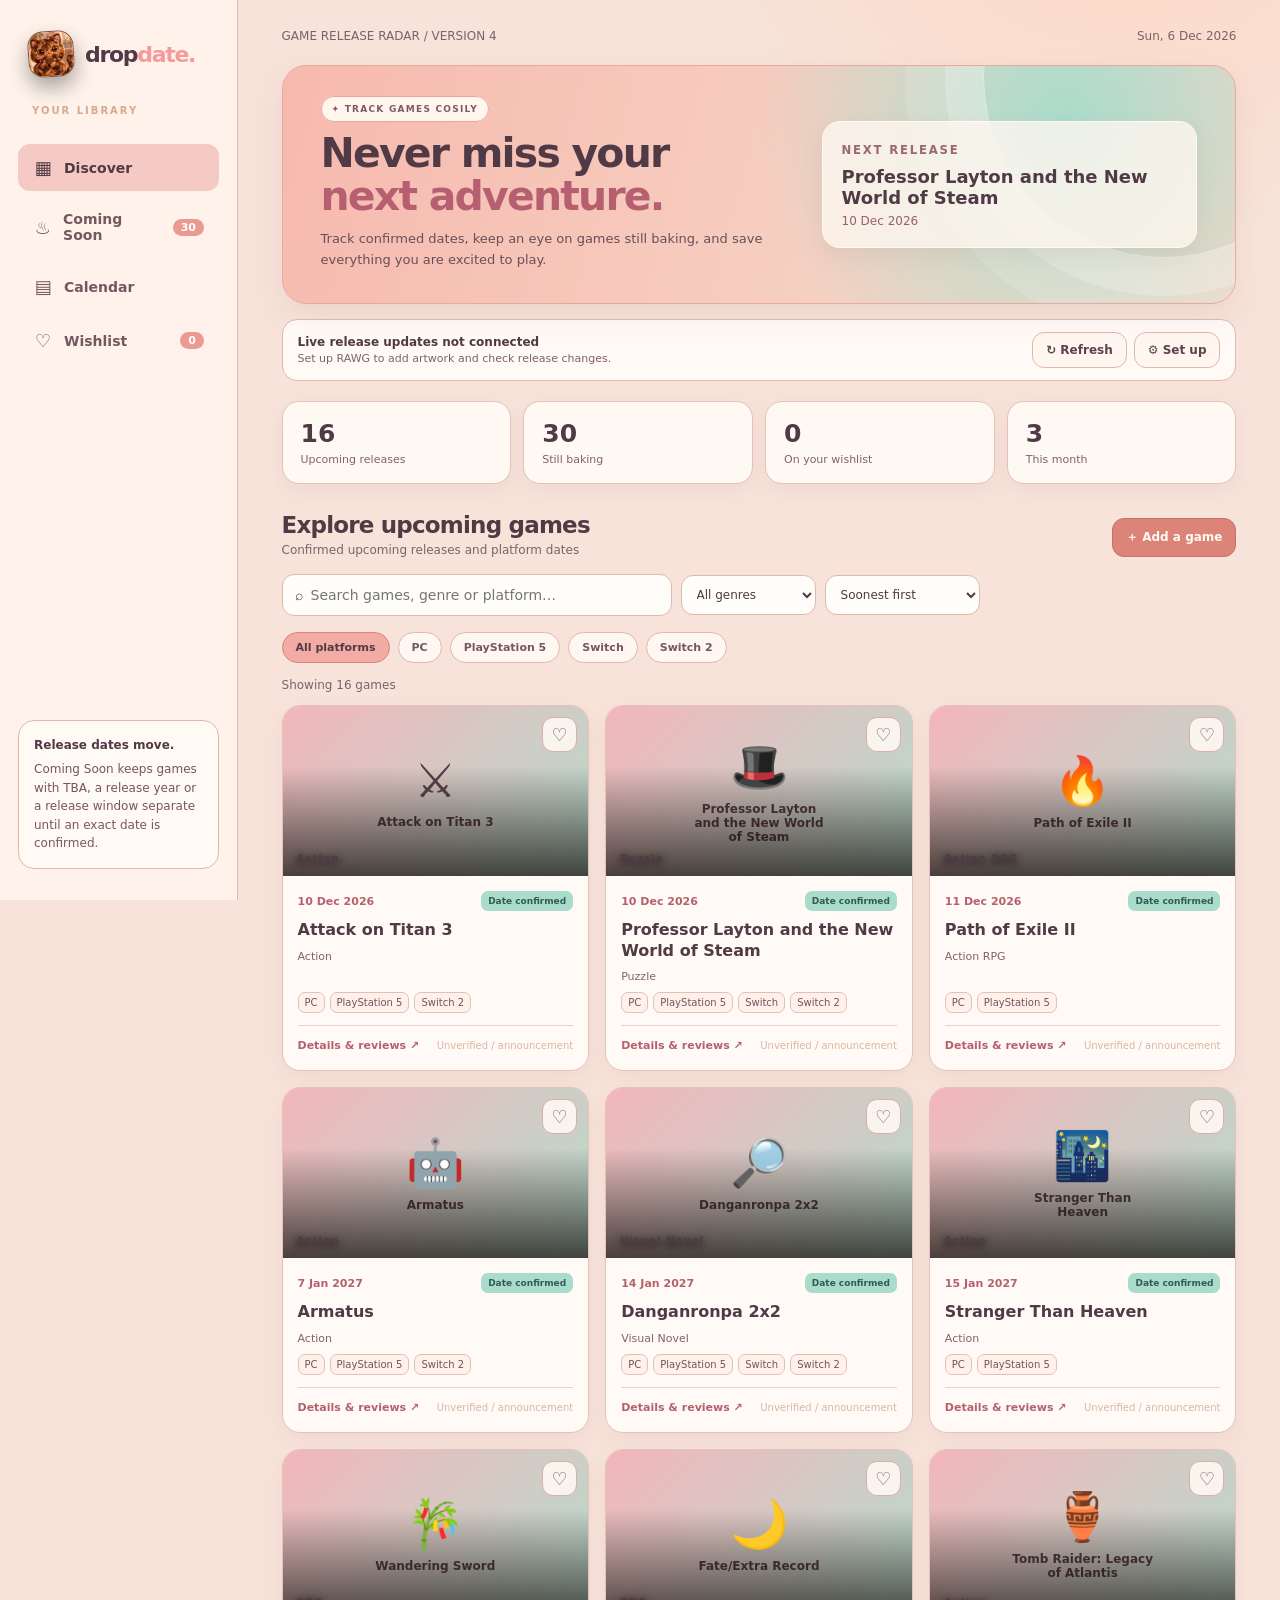
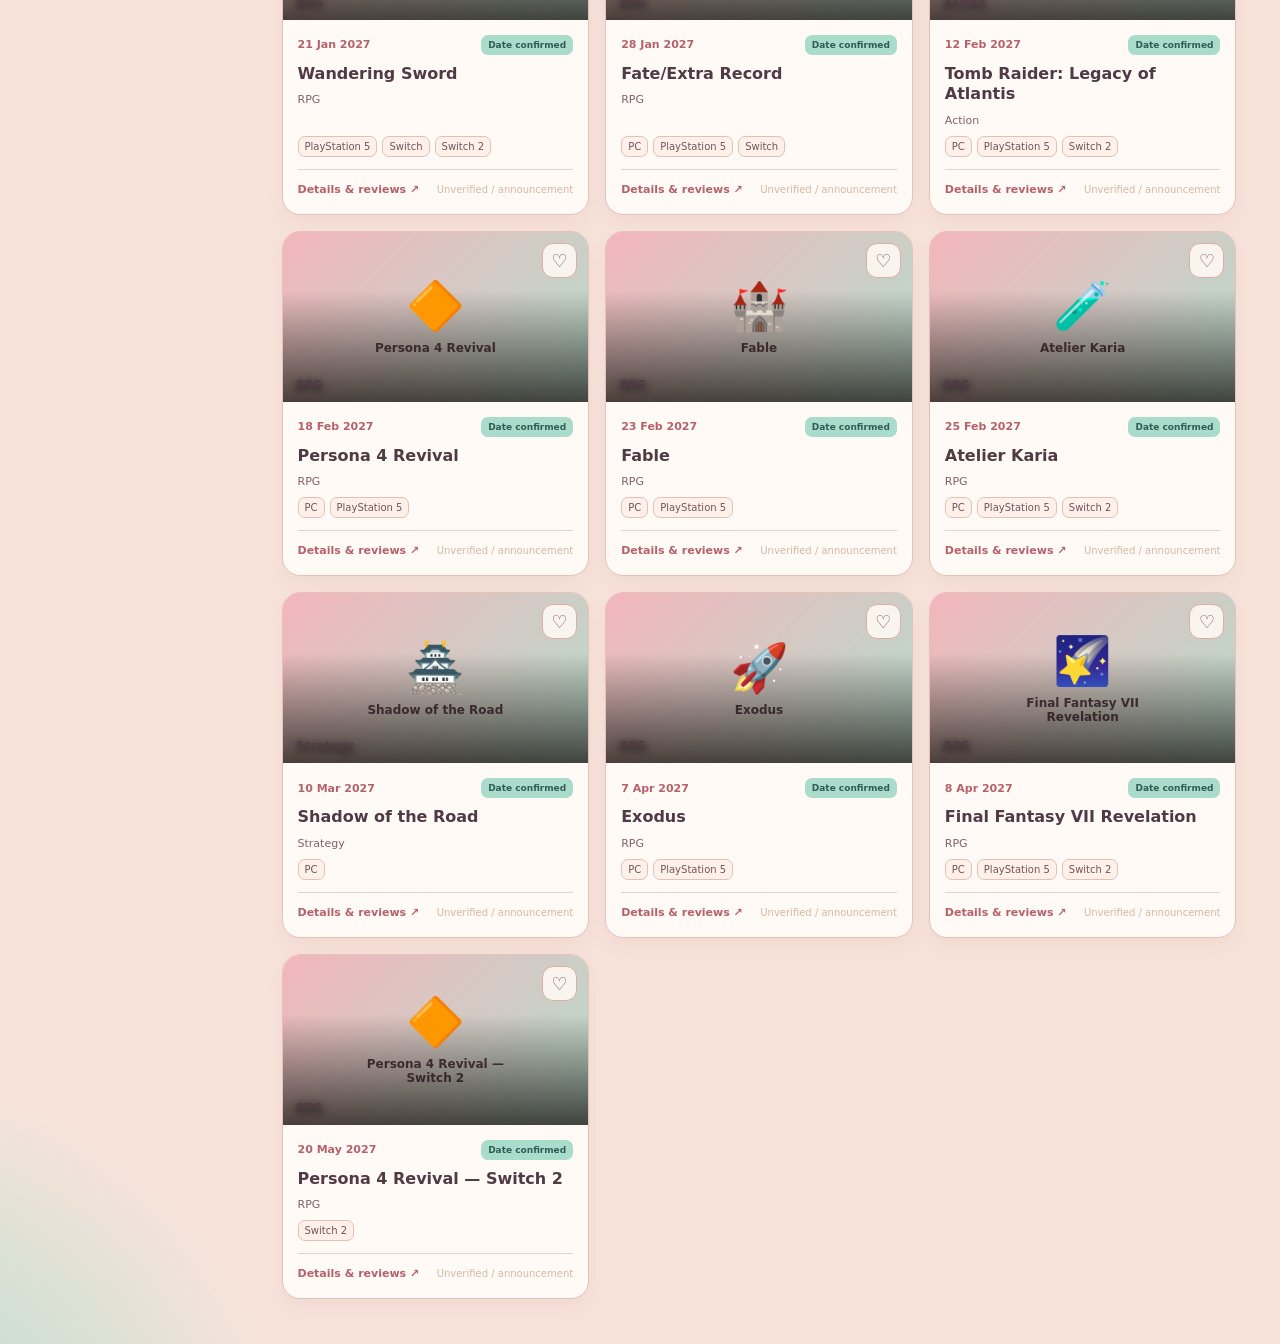
==== commit 070bd338: "Add Village in the Shade release" ====
--- a/index.html
+++ b/index.html
@@ -17,12 +17,13 @@
 const K={games:'dropdate-games-v1',wish:'dropdate-wishlist-v1',live:'dropdate-live-v1',stamp:'dropdate-synced-at-v1',rawg:'dropdate-rawg-key-v1'};const allowed=['PC','PS5','Switch','Switch 2'];
 const base=[
 ['planet-zoo-2','Planet Zoo 2','2026-10-13',['PC','PS5'],'Simulation','🦒'],['valor-mortis','Valor Mortis','2026-10-13',['PC','PS5'],'Action RPG','⚔️'],['witchs-bakery','The Witch’s Bakery','2026-10-14',['PC','PS5','Switch','Switch 2'],'Cosy','🥐'],['castlevania','Castlevania: Belmont’s Curse','2026-10-15',['PC','PS5','Switch'],'Action','🦇'],['ratatan','Ratatan','2026-10-15',['PS5','Switch 2'],'Rhythm','🥁'],['frosthaven','Frosthaven','2026-10-15',['PC'],'Strategy','❄️'],['stupid-never-dies','Stupid Never Dies','2026-10-21',['PC','PS5'],'Action RPG','💀'],['ff-resonance','Final Fantasy Resonance','2026-10-22',['PC','PS5','Switch','Switch 2'],'RPG','✨'],['switch-sports','Nintendo Switch Sports Resort','2026-10-22',['Switch 2'],'Sports','🏝️'],['cod-mw4','Call of Duty: Modern Warfare 4','2026-10-23',['PC','PS5','Switch 2'],'Shooter','🎯'],['one-piece','One Piece: Grand Gourmet','2026-10-23',['PC','Switch','Switch 2'],'Adventure','🍱'],['phantom-blade','Phantom Blade Zero','2026-10-29',['PC','PS5'],'Action RPG','🗡️'],['wolf-among-us','The Wolf Among Us Remastered','2026-10-29',['PC','PS5','Switch','Switch 2'],'Adventure','🐺'],['godzilla','Godzilla: Destroy All Monsters Melee Remastered','2026-11-03',['PC','PS5','Switch 2'],'Fighting','🦖'],['edge-memories','Edge of Memories','2026-11-05',['PC','PS5'],'RPG','🌌'],['zelda-ocarina','The Legend of Zelda: Ocarina of Time','2026-11-05',['Switch 2'],'Adventure','🪈'],['stellar-blade','Stellar Blade: Complete Edition','2026-11-06',['Switch 2'],'Action','⚡'],['metaphor','Metaphor: ReFantazio','2026-11-12',['Switch 2'],'RPG','👑'],['pikmin','Pikmin 4: Switch 2 Edition','2026-11-12',['Switch 2'],'Strategy','🌱'],['sonic-pico','Sonic Pico Park','2026-11-12',['PC','PS5','Switch','Switch 2'],'Platformer','💙'],['gta6','Grand Theft Auto VI','2026-11-19',['PS5'],'Open World','🌴'],['hela','Hela','2026-12-01',['PC','PS5','Switch 2'],'Cosy','🐭'],['dq-monsters','Dragon Quest Monsters: The Withered World','2026-12-03',['PC','PS5','Switch','Switch 2'],'RPG','🐉'],['rayman','Rayman Legends Retold','2026-12-03',['PC','PS5','Switch 2'],'Platformer','🌀'],['dawn-of-war','Warhammer 40,000: Dawn of War IV','2026-12-03',['PC'],'Strategy','🛡️'],['mh-wilds','Monster Hunter Wilds','2026-12-04',['Switch 2'],'Action RPG','🐲'],['prof-layton','Professor Layton and the New World of Steam','2026-12-10',['PC','PS5','Switch','Switch 2'],'Puzzle','🎩'],['attack-titan','Attack on Titan 3','2026-12-10',['PC','PS5','Switch 2'],'Action','⚔️'],['path-exile','Path of Exile II','2026-12-11',['PC','PS5'],'Action RPG','🔥'],['armatus','Armatus','2027-01-07',['PC','PS5','Switch 2'],'Action','🤖'],['danganronpa','Danganronpa 2x2','2027-01-14',['PC','PS5','Switch','Switch 2'],'Visual Novel','🔎'],['stranger-heaven','Stranger Than Heaven','2027-01-15',['PC','PS5'],'Action','🌃'],['wandering-sword','Wandering Sword','2027-01-21',['PS5','Switch','Switch 2'],'RPG','🎋'],['fate-extra','Fate/Extra Record','2027-01-28',['PC','PS5','Switch'],'RPG','🌙'],['persona','Persona 4 Revival','2027-02-18',['PC','PS5'],'RPG','🔶'],['persona-switch2','Persona 4 Revival — Switch 2','2027-05-20',['Switch 2'],'RPG','🔶'],['fable','Fable','2027-02-23',['PC','PS5'],'RPG','🏰'],['tomb-raider','Tomb Raider: Legacy of Atlantis','2027-02-12',['PC','PS5','Switch 2'],'Action','🏺'],['atelier-karia','Atelier Karia','2027-02-25',['PC','PS5','Switch 2'],'RPG','🧪'],['shadow-road','Shadow of the Road','2027-03-10',['PC'],'Strategy','🏯'],['exodus','Exodus','2027-04-07',['PC','PS5'],'RPG','🚀'],['ffvii','Final Fantasy VII Revelation','2027-04-08',['PC','PS5','Switch 2'],'RPG','🌠']].map(x=>({id:x[0],title:x[1],date:x[2],platforms:x[3],genre:x[4],icon:x[5],source:'snapshot',dateSource:'unverified'}));
+const curatedConfirmed=[{id:'village-in-the-shade',title:'Village in the Shade',platforms:['PC','PS5','Switch','Switch 2'],platformDates:{PS5:'2026-10-27',Switch:'2026-10-27','Switch 2':'2026-10-27'},genre:'Cosy',icon:'🏡',source:'curated',dateSource:'publisher',addedAt:'2026-10-24',description:'A rural life simulation with a darker mystery. PC is already available; console dates are listed separately.'}];
 const anticipated=[{id:'witchbrook',title:'Witchbrook',platforms:['PC','Switch'],genre:'Cosy',icon:'🧹',releaseWindow:'TBA',dateSource:'unverified',addedAt:'2026-10-12',source:'curated'},{id:'duskbloods',title:'The Duskbloods',platforms:['Switch 2'],genre:'Action RPG',icon:'🩸',releaseWindow:'2026',dateSource:'unverified',addedAt:'2026-10-12',source:'curated'},{id:'kena',title:'Kena: Scars of Kosmora',platforms:['PC','PS5'],genre:'Adventure',icon:'🌿',releaseWindow:'TBA',dateSource:'unverified',addedAt:'2026-10-12',source:'curated'}];
-const art={persona:'https://shared.fastly.steamstatic.com/store_item_assets/steam/apps/2963950/header.jpg',witchbrook:'https://shared.fastly.steamstatic.com/store_item_assets/steam/apps/1846700/header.jpg',duskbloods:'https://cdn.technobezz.com/c/Technobezz_2026_02_12_T171258_628_b3d5a9b4ec.png',gta6:'https://m.media-amazon.com/images/M/MV5BOWIzN2FhZDYtZGRhMS00ZGZjLTk0NDctZDM4NmJhZjg0NDc3XkEyXkFqcGc@._V1_.jpg','phantom-blade':'https://shared.fastly.steamstatic.com/store_item_assets/steam/apps/4115450/header.jpg',kena:'https://shared.fastly.steamstatic.com/store_item_assets/steam/apps/3485810/header.jpg'};
+const art={persona:'https://shared.fastly.steamstatic.com/store_item_assets/steam/apps/2963950/header.jpg',witchbrook:'https://shared.fastly.steamstatic.com/store_item_assets/steam/apps/1846700/header.jpg',duskbloods:'https://cdn.technobezz.com/c/Technobezz_2026_02_12_T171258_628_b3d5a9b4ec.png',gta6:'https://m.media-amazon.com/images/M/MV5BOWIzN2FhZDYtZGRhMS00ZGZjLTk0NDctZDM4NmJhZjg0NDc3XkEyXkFqcGc@._V1_.jpg','phantom-blade':'https://shared.fastly.steamstatic.com/store_item_assets/steam/apps/4115450/header.jpg',kena:'https://shared.fastly.steamstatic.com/store_item_assets/steam/apps/3485810/header.jpg','village-in-the-shade':'https://shared.fastly.steamstatic.com/store_item_assets/steam/apps/3934250/header.jpg'};
 const get=(k,d)=>{try{let x=JSON.parse(localStorage.getItem(k));return x==null?d:x}catch(e){return d}},put=(k,v)=>{try{localStorage.setItem(k,JSON.stringify(v))}catch(e){toast('Storage is unavailable in this browser.')}};let custom=get(K.games,[]),wish=get(K.wish,[]),live=get(K.live,[]),rawg=localStorage.getItem(K.rawg)||'',stamp=localStorage.getItem(K.stamp)||'',view='discover',platform='All',genre='All',query='',sort='soonest',cal=new Date();cal.setDate(1);let syncing=false,syncError='';
 const $=s=>document.querySelector(s),esc=s=>String(s??'').replace(/[&<>"']/g,c=>({'&':'&amp;','<':'&lt;','>':'&gt;','"':'&quot;',"'":'&#39;'}[c])),norm=s=>String(s||'').toLowerCase().replace(/[^a-z0-9]/g,''),iso=d=>{let x=new Date(d);return x.getFullYear()+'-'+String(x.getMonth()+1).padStart(2,'0')+'-'+String(x.getDate()).padStart(2,'0')},today=()=>iso(new Date()),date=s=>new Date(s+'T12:00:00'),pretty=s=>date(s).toLocaleDateString('en-GB',{day:'numeric',month:'short',year:'numeric'}),img=g=>g.artwork||art[g.id]||'',okURL=u=>/^https:\/\//.test(u||'');
 function clean(g){return {...g,platforms:[...new Set((g.platforms||[]).filter(p=>allowed.includes(p)))],platformDates:g.platformDates||{}}}custom=Array.isArray(custom)?custom.map(clean).filter(g=>g.platforms.length):[];live=Array.isArray(live)?live.map(clean).filter(g=>g.platforms.length):[];
-function merge(){let seen=new Set(),out=[];for(let g of [...custom,...live,...base,...anticipated].map(clean)){let n=norm(g.title);if(!n||seen.has(n))continue;seen.add(n);out.push(g)}return out}
+function merge(){let seen=new Set(),out=[];for(let g of [...custom,...live,...base,...curatedConfirmed,...anticipated].map(clean)){let n=norm(g.title);if(!n||seen.has(n))continue;seen.add(n);out.push(g)}return out}
 function rows(g){let arr=[];for(let p of g.platforms||[]){let d=(g.platformDates||{})[p]||g.date||null;if(/^\d{4}-\d{2}-\d{2}$/.test(d||''))arr.push({game:g,platform:p,date:d})}return arr}
 function exact(g){return rows(g).some(r=>r.date>=today())}function coming(g){return !exact(g)}function status(g){if(exact(g))return ['Date confirmed','confirmed'];if(g.releaseWindow&&g.releaseWindow!=='TBA')return ['Release window','window'];return ['TBA','tba']}function sourceText(g){return g.dateSource==='publisher'?'Publisher confirmed':g.dateSource==='rawg'?'RAWG — verify with publisher':g.dateSource==='manual'?'Your entry':'Unverified / announcement'}
 function visibleGames(){let all=merge(),items=view==='coming'?all.filter(coming):view==='wishlist'?all.filter(g=>wish.includes(g.id)):all.filter(g=>exact(g));if(platform!=='All')items=items.filter(g=>g.platforms.includes(platform));if(genre!=='All')items=items.filter(g=>g.genre===genre);if(query.trim())items=items.filter(g=>[g.title,g.genre,g.releaseWindow,...g.platforms].join(' ').toLowerCase().includes(query.toLowerCase()));items.sort((a,b)=>sort==='title'?a.title.localeCompare(b.title):sort==='recent'?String(b.addedAt||'').localeCompare(String(a.addedAt||'')):sort==='popular'?(Number(b.popularity)||0)-(Number(a.popularity)||0):(firstDate(a)||'9999').localeCompare(firstDate(b)||'9999')||a.title.localeCompare(b.title));return items}function firstDate(g){return rows(g).filter(r=>r.date>=today()).map(r=>r.date).sort()[0]||''}
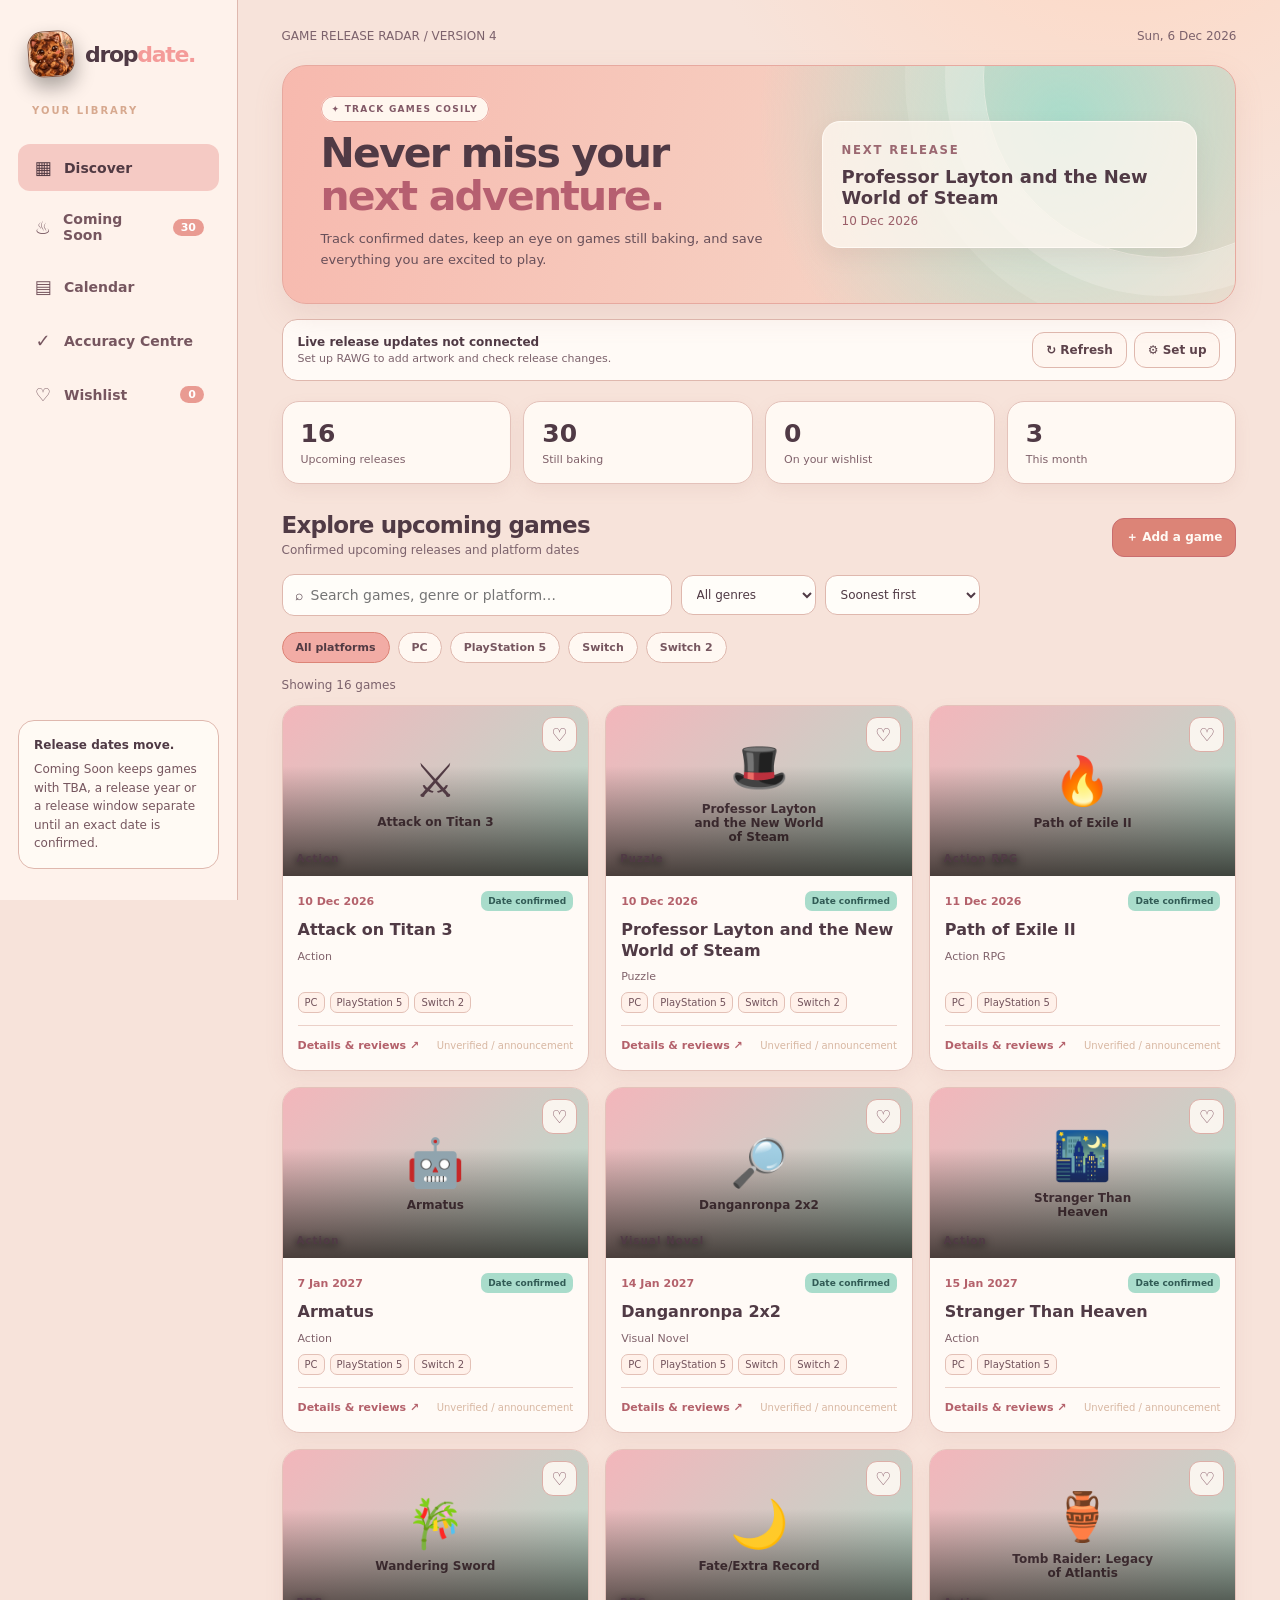
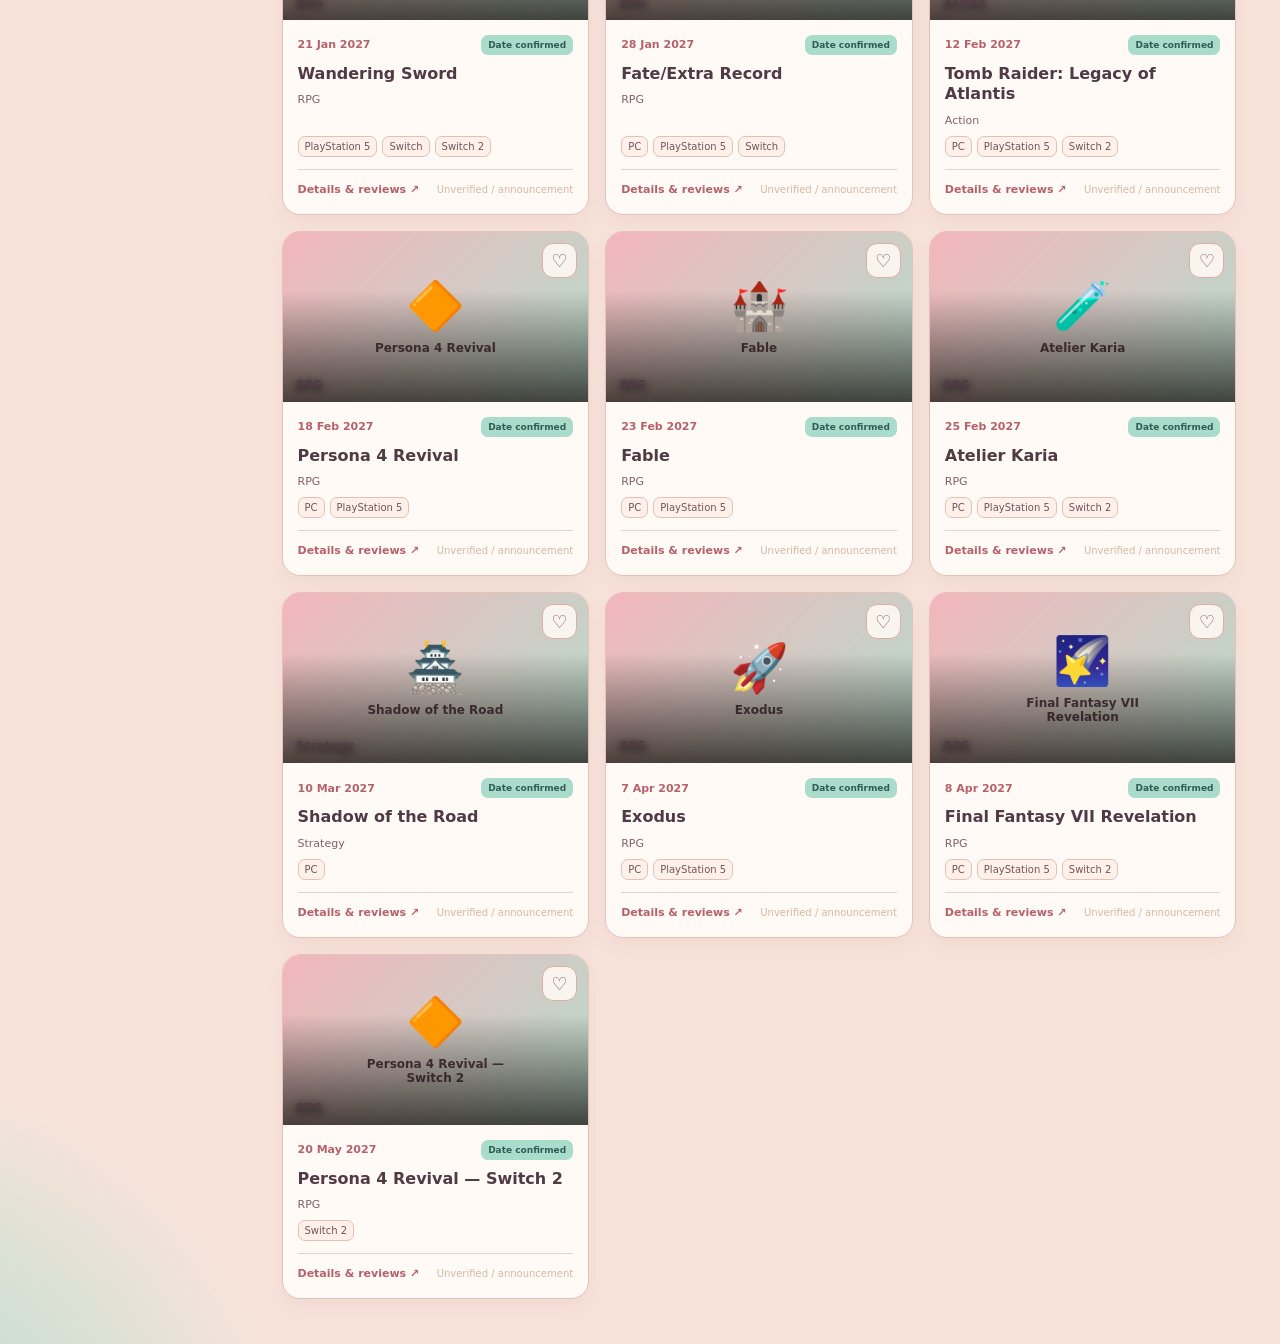
==== commit da9e2a86: "Add Accuracy Centre for release data checks" ====
--- a/index.html
+++ b/index.html
@@ -10,8 +10,8 @@
 /* Version 4 discovery refinements */
 .hero h1{font-size:clamp(26px,3.2vw,42px)}#releaseDay{margin-bottom:14px}.release-day{width:100%;border:1px solid #e3aaa0;background:linear-gradient(105deg,#fff9f3,#f8dbd4);border-radius:16px;padding:10px 13px;display:flex;align-items:center;gap:11px;text-align:left;color:#573c47;box-shadow:0 6px 15px #bc8d8820}.release-day:hover{border-color:#dc8477}.release-day img{width:43px;height:43px;border-radius:12px;object-fit:cover;background:#f2b7b1}.release-day span{display:grid;gap:2px;min-width:0}.release-day strong{font-size:14px}.release-day small{font-size:11px;white-space:nowrap;overflow:hidden;text-overflow:ellipsis}.release-day b{margin-left:auto;font-size:11px;white-space:nowrap;color:#a65c67}.game{cursor:pointer}.game:focus-visible{outline:3px solid var(--mint);outline-offset:3px}.art-fallback{position:absolute;inset:0;display:grid;place-items:center;align-content:center;gap:7px;padding:15px;text-align:center;background:linear-gradient(135deg,#f3b6bb,#b6dccc);color:#513a43;font-weight:800}.art-fallback i{font-size:47px;font-style:normal}.art-fallback span{font-size:12px;max-width:17ch}.art img~.art-fallback{z-index:0}.art img{z-index:1}.event-count{display:block;margin-top:5px;font-size:9px;color:#8d5961}@media(max-width:760px){.hero h1{font-size:30px}.release-day{padding:9px 11px}.release-day b{font-size:10px}.week,.days{min-width:0}.week span{padding:9px 1px;font-size:10px}.calday{min-width:0;min-height:62px;padding:5px;font-size:11px}.calday .event{width:7px;height:7px;padding:0;margin:4px auto 0;border-radius:99px;font-size:0;background:#ef9d99}.calday .event:nth-of-type(n+2){display:none}.calday .event-count{font-size:9px;text-align:center;margin-top:3px}.calendar{overflow:hidden}}
 /* Keep the full calendar visible on narrow phones */
-@media(max-width:760px){.calendar{width:100%;max-width:100%;overflow:hidden}.calendar .week,.calendar .days{display:grid;width:100%;min-width:0;grid-template-columns:repeat(7,minmax(0,1fr))}.calendar .week span{min-width:0;padding:8px 1px;font-size:9px;overflow:hidden}.calendar .calday{min-width:0;min-height:68px;padding:5px 2px}.calendar .calday b{display:block;padding-left:2px}.calendar .event-count{font-size:8px}}</style></head><body>
-<div class="shell"><aside class="sidebar"><a class="brand" href="#" aria-label="Dropdate home"><span class="brandmark"><img src="./logo-cat.png" alt="Cookie Cat logo"></span><span class="brandname">drop<em>date.</em></span></a><div class="eyebrow">Your library</div><nav class="nav" id="nav"><button data-view="discover" class="active"><span class="nav-icon">▦</span>Discover</button><button data-view="coming"><span class="nav-icon">♨</span>Coming Soon<span class="nav-count" id="comingCount">0</span></button><button data-view="calendar"><span class="nav-icon">▤</span>Calendar</button><button data-view="wishlist"><span class="nav-icon">♡</span>Wishlist<span class="nav-count" id="wishCount">0</span></button></nav><div class="side-note"><strong>Release dates move.</strong>Coming Soon keeps games with TBA, a release year or a release window separate until an exact date is confirmed.</div></aside><main class="main"><div class="topline"><span>GAME RELEASE RADAR / VERSION 4</span><span id="todayLabel"></span></div><div id="releaseDay"></div><section class="hero"><div class="hero-copy"><span class="pill">✦ TRACK GAMES COSILY</span><h1>Never miss your<br><span>next adventure.</span></h1><p>Track confirmed dates, keep an eye on games still baking, and save everything you are excited to play.</p></div><div class="hero-next"><small>Next release</small><b id="nextTitle">Checking releases…</b><span id="nextDate"></span></div></section><section class="sync"><div><strong id="syncTitle">Live release updates not connected</strong><span id="syncSub">Your RAWG key stays in this browser only.</span></div><div class="sync-actions"><button class="btn" id="refresh">↻ Refresh</button><button class="btn" id="settings">⚙ Set up</button></div></section><section class="stats"><button class="stat" data-stat="discover"><b id="statUpcoming">0</b><span>Upcoming releases</span></button><button class="stat" data-stat="coming"><b id="statComing">0</b><span>Still baking</span></button><button class="stat" data-stat="wishlist"><b id="statWish">0</b><span>On your wishlist</span></button><button class="stat" data-stat="calendar"><b id="statMonth">0</b><span>This month</span></button></section><section id="content" aria-live="polite"></section></main></div><div id="overlay"></div><div id="toasts" aria-live="polite"></div>
+@media(max-width:760px){.calendar{width:100%;max-width:100%;overflow:hidden}.calendar .week,.calendar .days{display:grid;width:100%;min-width:0;grid-template-columns:repeat(7,minmax(0,1fr))}.calendar .week span{min-width:0;padding:8px 1px;font-size:9px;overflow:hidden}.calendar .calday{min-width:0;min-height:68px;padding:5px 2px}.calendar .calday b{display:block;padding-left:2px}.calendar .event-count{font-size:8px}}.accuracy-intro{border:1px solid #e4b6ad;background:linear-gradient(105deg,#fff9f4,#f7e1d8);border-radius:18px;padding:18px;margin-bottom:17px;box-shadow:0 8px 18px #bc8d881b}.accuracy-intro h3{margin:0 0 5px;font-size:18px}.accuracy-intro p{margin:0;color:#755862;font-size:12px;line-height:1.55}.accuracy-summary{display:grid;grid-template-columns:repeat(3,minmax(0,1fr));gap:11px;margin:0 0 20px}.accuracy-card{background:#fffaf6;border:1px solid #e4c2ba;border-radius:15px;padding:14px;text-align:left;color:#503a45;box-shadow:0 6px 14px #bc8d8818}.accuracy-card b{display:block;font-size:25px}.accuracy-card span{display:block;font-size:11px;color:#7c626c;margin-top:4px}.accuracy-card.good{background:#f1faf4;border-color:#b6dccc}.accuracy-note{margin:-8px 0 17px;color:#80626b;font-size:11px}.accuracy-group{margin:22px 0}.accuracy-group h3{margin:0 0 5px;font-size:17px}.accuracy-group p{margin:0 0 12px;color:#80626b;font-size:12px}.accuracy-empty{border:1px dashed #dcb8ae;border-radius:14px;padding:15px;background:#fffaf6;color:#80626b;font-size:12px}@media(max-width:760px){.accuracy-summary{grid-template-columns:1fr}.accuracy-card{padding:13px}}</style></head><body>
+<div class="shell"><aside class="sidebar"><a class="brand" href="#" aria-label="Dropdate home"><span class="brandmark"><img src="./logo-cat.png" alt="Cookie Cat logo"></span><span class="brandname">drop<em>date.</em></span></a><div class="eyebrow">Your library</div><nav class="nav" id="nav"><button data-view="discover" class="active"><span class="nav-icon">▦</span>Discover</button><button data-view="coming"><span class="nav-icon">♨</span>Coming Soon<span class="nav-count" id="comingCount">0</span></button><button data-view="calendar"><span class="nav-icon">▤</span>Calendar</button><button data-view="accuracy"><span class="nav-icon">✓</span>Accuracy Centre</button><button data-view="wishlist"><span class="nav-icon">♡</span>Wishlist<span class="nav-count" id="wishCount">0</span></button></nav><div class="side-note"><strong>Release dates move.</strong>Coming Soon keeps games with TBA, a release year or a release window separate until an exact date is confirmed.</div></aside><main class="main"><div class="topline"><span>GAME RELEASE RADAR / VERSION 4</span><span id="todayLabel"></span></div><div id="releaseDay"></div><section class="hero"><div class="hero-copy"><span class="pill">✦ TRACK GAMES COSILY</span><h1>Never miss your<br><span>next adventure.</span></h1><p>Track confirmed dates, keep an eye on games still baking, and save everything you are excited to play.</p></div><div class="hero-next"><small>Next release</small><b id="nextTitle">Checking releases…</b><span id="nextDate"></span></div></section><section class="sync"><div><strong id="syncTitle">Live release updates not connected</strong><span id="syncSub">Your RAWG key stays in this browser only.</span></div><div class="sync-actions"><button class="btn" id="refresh">↻ Refresh</button><button class="btn" id="settings">⚙ Set up</button></div></section><section class="stats"><button class="stat" data-stat="discover"><b id="statUpcoming">0</b><span>Upcoming releases</span></button><button class="stat" data-stat="coming"><b id="statComing">0</b><span>Still baking</span></button><button class="stat" data-stat="wishlist"><b id="statWish">0</b><span>On your wishlist</span></button><button class="stat" data-stat="calendar"><b id="statMonth">0</b><span>This month</span></button></section><section id="content" aria-live="polite"></section></main></div><div id="overlay"></div><div id="toasts" aria-live="polite"></div>
 <script>
 (()=>{'use strict';
 const K={games:'dropdate-games-v1',wish:'dropdate-wishlist-v1',live:'dropdate-live-v1',stamp:'dropdate-synced-at-v1',rawg:'dropdate-rawg-key-v1'};const allowed=['PC','PS5','Switch','Switch 2'];
@@ -32,9 +32,9 @@
 function controls(){let genres=[...new Set(merge().map(g=>g.genre))].sort(),showPopular=visibleGames().some(g=>Number(g.popularity)>0);return '<div class="toolbar"><label class="search">⌕<input id="search" type="search" value="'+esc(query)+'" placeholder="Search games, genre or platform…" aria-label="Search games"></label><select id="genre" class="select" aria-label="Genre"><option>All genres</option>'+genres.map(x=>'<option '+(genre===x?'selected':'')+'>'+esc(x)+'</option>').join('')+'</select><select id="sort" class="select" aria-label="Sort"><option value="soonest" '+(sort==='soonest'?'selected':'')+'>Soonest first</option><option value="title" '+(sort==='title'?'selected':'')+'>A to Z</option><option value="recent" '+(sort==='recent'?'selected':'')+'>Recently added</option>' +(showPopular?'<option value="popular" '+(sort==='popular'?'selected':'')+'>Most anticipated</option>':'')+'</select></div><div class="chips" aria-label="Platform filter">'+['All','PC','PS5','Switch','Switch 2'].map(p=>'<button class="chip '+(platform===p?'active':'')+'" data-platform="'+p+'">'+(p==='All'?'All platforms':p==='PS5'?'PlayStation 5':p)+'</button>').join('')+'</div>'}
 function header(title,sub){return '<div class="section-head"><div><h2>'+title+'</h2><p>'+sub+'</p></div><button class="btn primary" id="add">＋ Add a game</button></div>'}
 function releaseDay(){let games=merge().filter(g=>rows(g).some(r=>r.date===today()));if(!games.length)return '';let g=games[0],a=img(g);return '<button class="release-day" data-release-day="'+esc(g.id)+'" aria-label="Open release for '+esc(g.title)+'">'+(okURL(a)?'<img src="'+esc(a)+'" alt="">':'<img src="./logo-cat.png" alt="Cookie Cat celebrates release day">')+'<span><strong>Fresh out today!</strong><small>'+esc(g.title)+'</small></span><b>Open game ↗</b></button>'}function list(){let games=visibleGames(),isComing=view==='coming',isWish=view==='wishlist';let intro=isComing?'<div class="baking"><div><h3>These games are still baking!</h3><p>Their release dates have not been confirmed. A TBA, year or release window stays here until a publisher confirms an exact date.</p></div><img src="./logo-cat.png" alt="Cookie Cat"></div>':'';let empty=isWish&&wish.length===0?['Your wishlist tray is empty!','Save a game with the heart to keep it close.']:['No treats found. Try another search!','Try another genre, platform or title.'];return header(isComing?'Coming Soon':isWish?'Your wishlist':'Explore upcoming games',isComing?'Announced releases without an exact date':isWish?'Games you have saved for later':'Confirmed upcoming releases and platform dates')+intro+controls()+'<p class="results">Showing '+games.length+' '+(games.length===1?'game':'games')+'</p>'+(games.length?'<div class="card-grid">'+games.map(card).join('')+'</div>':'<div class="empty"><img src="./logo-cat.png" alt="Cookie Cat"><strong>'+empty[0]+'</strong>'+empty[1]+'</div>')}
-function calendar(){let y=cal.getFullYear(),m=cal.getMonth(),first=new Date(y,m,1),last=new Date(y,m+1,0).getDate(),off=(first.getDay()+6)%7,count=Math.ceil((off+last)/7)*7;let events=[];for(let g of merge())for(let r of rows(g))if(r.date>=today()&&(platform==='All'||r.platform===platform)&&(genre==='All'||g.genre===genre))events.push(r);let cells='';for(let i=0;i<count;i++){let d=i-off+1,real=d>0&&d<=last,x=new Date(y,m,d),k=iso(x),e=real?events.filter(v=>v.date===k):[];cells+='<button class="calday '+(!real?'out':'')+'" '+(e.length?'data-day="'+k+'"':'')+'><b>'+x.getDate()+'</b>'+e.slice(0,2).map(v=>'<span class="event">'+esc(v.game.title)+' · '+esc(v.platform)+'</span>').join('')+(e.length>2?'<span class="event-count">+'+(e.length-2)+'</span>':'')+'</button>'}return header('Release calendar','Platform-specific dates are shown on the correct day')+controls()+'<div class="toolbar"><button class="btn" id="prev">‹ Previous</button><b>'+cal.toLocaleDateString('en-GB',{month:'long',year:'numeric'})+'</b><button class="btn" id="next">Next ›</button><button class="btn" id="now">Today</button></div><div class="calendar"><div class="week">'+['Mon','Tue','Wed','Thu','Fri','Sat','Sun'].map(x=>'<span>'+x+'</span>').join('')+'</div><div class="days">'+cells+'</div></div>'}
+function needsDateCheck(g){return exact(g)&&g.dateSource!=='publisher'&&g.dateSource!=='manual'}function needsArtwork(g){return !okURL(img(g))}function accuracy(){let all=merge(),dateChecks=all.filter(needsDateCheck),artChecks=all.filter(needsArtwork),baking=all.filter(coming),confirmed=all.filter(g=>exact(g)&&g.dateSource==='publisher'),refreshNote=stamp?'RAWG was last refreshed '+new Date(stamp).toLocaleString('en-GB',{dateStyle:'medium',timeStyle:'short'})+'.':'RAWG has not refreshed in this browser yet.';let review=[...new Map([...dateChecks,...artChecks].map(g=>[g.id,g])).values()];let group=(title,sub,games,empty)=>'<section class="accuracy-group"><h3>'+title+'</h3><p>'+sub+'</p>'+(games.length?'<div class="card-grid">'+games.map(card).join('')+'</div>':'<div class="accuracy-empty">'+empty+'</div>')+'</section>';return header('Accuracy Centre','A clear view of release data that needs attention')+'<div class="accuracy-intro"><h3>Cookie Cat is checking the tray.</h3><p>RAWG helps discover games, but publisher-confirmed dates are the most reliable. Open a game to see its platform dates and source.</p></div><div class="accuracy-summary"><button class="accuracy-card" data-accuracy="review"><b>'+review.length+'</b><span>Need a date or artwork check</span></button><button class="accuracy-card" data-accuracy="baking"><b>'+baking.length+'</b><span>Still baking</span></button><button class="accuracy-card good" data-accuracy="confirmed"><b>'+confirmed.length+'</b><span>Publisher-confirmed releases</span></button></div><p class="accuracy-note">'+esc(refreshNote)+' Your wishlist and custom games are never removed by a refresh.</p>'+group('Needs review','These dates come from a listing rather than a publisher, or their artwork is missing.',review,'Everything currently has artwork and a trusted release date.')+group('Still baking','These games have a TBA, year or release window instead of an exact date.',baking,'No games are waiting for a confirmed date.')}function calendar(){let y=cal.getFullYear(),m=cal.getMonth(),first=new Date(y,m,1),last=new Date(y,m+1,0).getDate(),off=(first.getDay()+6)%7,count=Math.ceil((off+last)/7)*7;let events=[];for(let g of merge())for(let r of rows(g))if(r.date>=today()&&(platform==='All'||r.platform===platform)&&(genre==='All'||g.genre===genre))events.push(r);let cells='';for(let i=0;i<count;i++){let d=i-off+1,real=d>0&&d<=last,x=new Date(y,m,d),k=iso(x),e=real?events.filter(v=>v.date===k):[];cells+='<button class="calday '+(!real?'out':'')+'" '+(e.length?'data-day="'+k+'"':'')+'><b>'+x.getDate()+'</b>'+e.slice(0,2).map(v=>'<span class="event">'+esc(v.game.title)+' · '+esc(v.platform)+'</span>').join('')+(e.length>2?'<span class="event-count">+'+(e.length-2)+'</span>':'')+'</button>'}return header('Release calendar','Platform-specific dates are shown on the correct day')+controls()+'<div class="toolbar"><button class="btn" id="prev">‹ Previous</button><b>'+cal.toLocaleDateString('en-GB',{month:'long',year:'numeric'})+'</b><button class="btn" id="next">Next ›</button><button class="btn" id="now">Today</button></div><div class="calendar"><div class="week">'+['Mon','Tue','Wed','Thu','Fri','Sat','Sun'].map(x=>'<span>'+x+'</span>').join('')+'</div><div class="days">'+cells+'</div></div>'}
 function stats(){let all=merge(),up=all.filter(exact),soon=all.filter(coming),w=wish.filter(id=>all.some(g=>g.id===id)).length,month=up.filter(g=>rows(g).some(r=>r.date.slice(0,7)===today().slice(0,7))).length,next=up.map(g=>({g,d:firstDate(g)})).filter(x=>x.d).sort((a,b)=>a.d.localeCompare(b.d))[0];$('#statUpcoming').textContent=up.length;$('#statComing').textContent=soon.length;$('#statWish').textContent=w;$('#statMonth').textContent=month;$('#comingCount').textContent=soon.length;$('#wishCount').textContent=w;$('#nextTitle').textContent=next?next.g.title:'No confirmed release';$('#nextDate').textContent=next?pretty(next.d):'Check Coming Soon for games still baking.'}
-function render(){stats();$('#releaseDay').innerHTML=releaseDay();$('#todayLabel').textContent=new Date().toLocaleDateString('en-GB',{weekday:'short',day:'numeric',month:'short',year:'numeric'});document.querySelectorAll('[data-view]').forEach(b=>b.classList.toggle('active',b.dataset.view===view));syncUI();$('#content').innerHTML=view==='calendar'?calendar():list()}
+function render(){stats();$('#releaseDay').innerHTML=releaseDay();$('#todayLabel').textContent=new Date().toLocaleDateString('en-GB',{weekday:'short',day:'numeric',month:'short',year:'numeric'});document.querySelectorAll('[data-view]').forEach(b=>b.classList.toggle('active',b.dataset.view===view));syncUI();$('#content').innerHTML=view==='calendar'?calendar():view==='accuracy'?accuracy():list()}
 function detail(g){let exactRows=rows(g).filter(r=>r.date>=today()),a=img(g);$('#overlay').innerHTML='<div class="modal-bg" id="back"><div class="modal"><div class="modal-top"><h2>'+esc(g.title)+'</h2><button class="close" data-close>×</button></div><div class="detail-art">'+(okURL(a)?'<img src="'+esc(a)+'" alt="Artwork for '+esc(g.title)+'">':esc(g.icon||'🎮'))+'</div><p>'+esc(g.description||'Release details are kept separate until the publisher confirms them.')+'</p><div class="detail-row"><span>Status</span><span>'+status(g)[0]+'</span></div><div class="detail-row"><span>Announced</span><span>'+esc(g.releaseWindow||dateText(g))+'</span></div><div class="detail-row"><span>Platforms</span><span>'+esc(g.platforms.join(', '))+'</span></div><div class="detail-row"><span>Platform dates</span><span>'+esc(exactRows.length?exactRows.map(r=>r.platform+': '+pretty(r.date)).join(' · '):'Not confirmed')+'</span></div><div class="detail-row"><span>Reliability</span><span>'+esc(sourceText(g))+'</span></div><div class="detail-row"><span>Reviews</span><span class="review-unavailable">Reviews are not available yet.</span></div><div class="modal-actions"><button class="btn" data-close>Close</button><button class="btn primary" data-save="'+esc(g.id)+'">'+(saved(g.id)?'♥ Remove from wishlist':'♡ Add to wishlist')+'</button></div></div></div>'}
 function form(){let opts=['Action','Action RPG','Adventure','Cosy','Fighting','Open World','Platformer','Puzzle','RPG','Rhythm','Shooter','Simulation','Sports','Strategy','Visual Novel'];$('#overlay').innerHTML='<div class="modal-bg" id="back"><form class="modal" id="form"><div class="modal-top"><h2>Add a game</h2><button type="button" class="close" data-close>×</button></div><p>Add a confirmed date, a release window, or leave both blank for TBA. Dropdate will never invent an exact date.</p><div class="field"><label>Game title<input name="title" required maxlength="100"></label></div><div class="field"><label>Exact release date (optional)<input type="date" name="date"></label></div><div class="field"><label>Release window or year (optional)<input name="window" maxlength="50" placeholder="e.g. Spring 2027 or Q4 2027"></label></div><div class="field"><label>Platforms</label><div class="check-row">'+allowed.map(p=>'<label><input type="checkbox" name="platform" value="'+p+'" checked>'+p+'</label>').join('')+'</div></div><div class="field"><label>Genre<select name="genre">'+opts.map(x=>'<option>'+x+'</option>').join('')+'</select></label></div><div class="field"><label>Artwork HTTPS URL (optional)<input type="url" name="artwork" placeholder="https://..."></label></div><div class="field"><label>Notes (optional)<textarea name="notes" maxlength="250"></textarea></label></div><div class="modal-actions"><button type="button" class="btn" data-close>Cancel</button><button class="btn primary">Save game</button></div></form></div>'}
 function syncUI(){let title=$('#syncTitle'),sub=$('#syncSub');$('#refresh').disabled=syncing;$('#refresh').textContent=syncing?'↻ Updating…':'↻ Refresh';$('#settings').textContent=rawg?'⚙ Settings':'⚙ Set up';if(syncing){title.textContent='Checking new releases…';sub.textContent='Looking for confirmed dates and artwork from RAWG.'}else if(syncError){title.textContent='Could not refresh releases';sub.textContent=syncError+' Your saved tracker is still safe.'}else if(rawg&&stamp){title.textContent='Auto-updates connected';sub.textContent='Last checked '+new Date(stamp).toLocaleString('en-GB',{dateStyle:'medium',timeStyle:'short'})+' · refreshes every 24 hours when opened.'}else{title.textContent='Live release updates not connected';sub.textContent='Set up RAWG to add artwork and check release changes.'}}
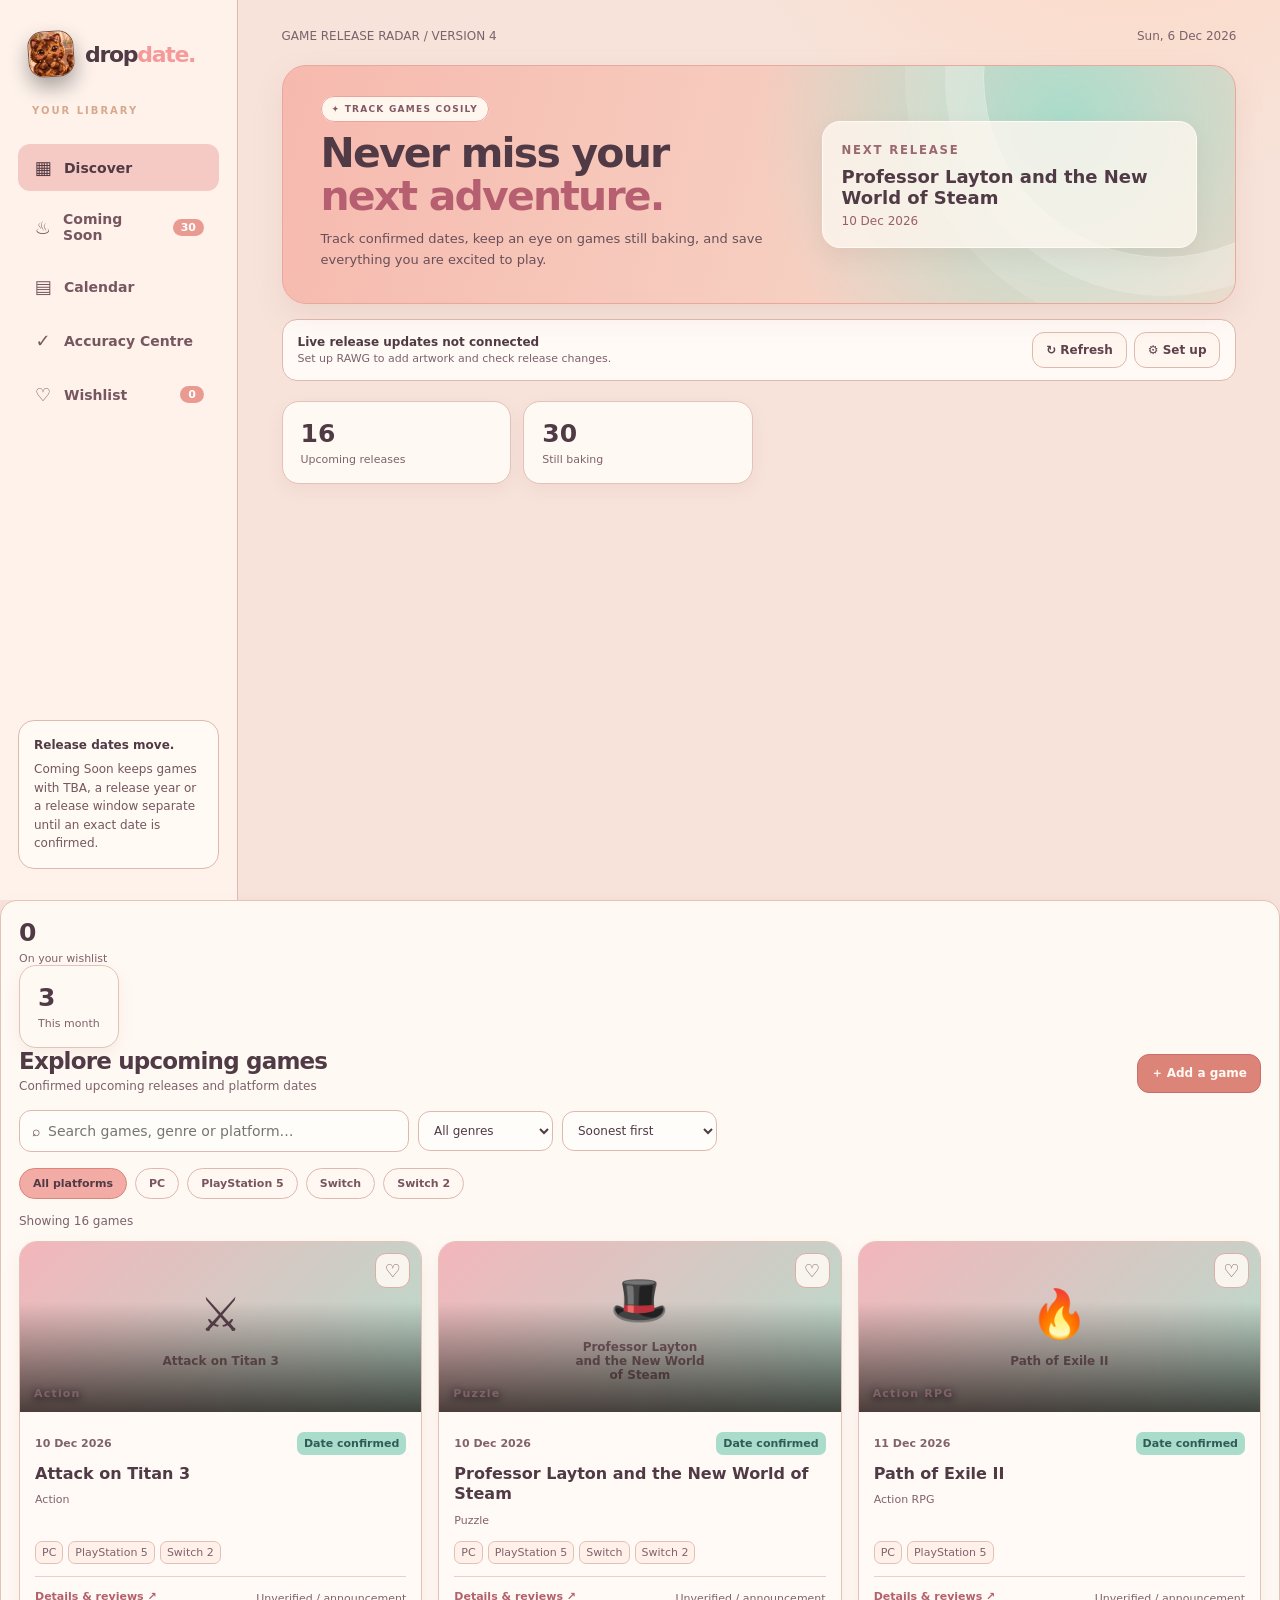
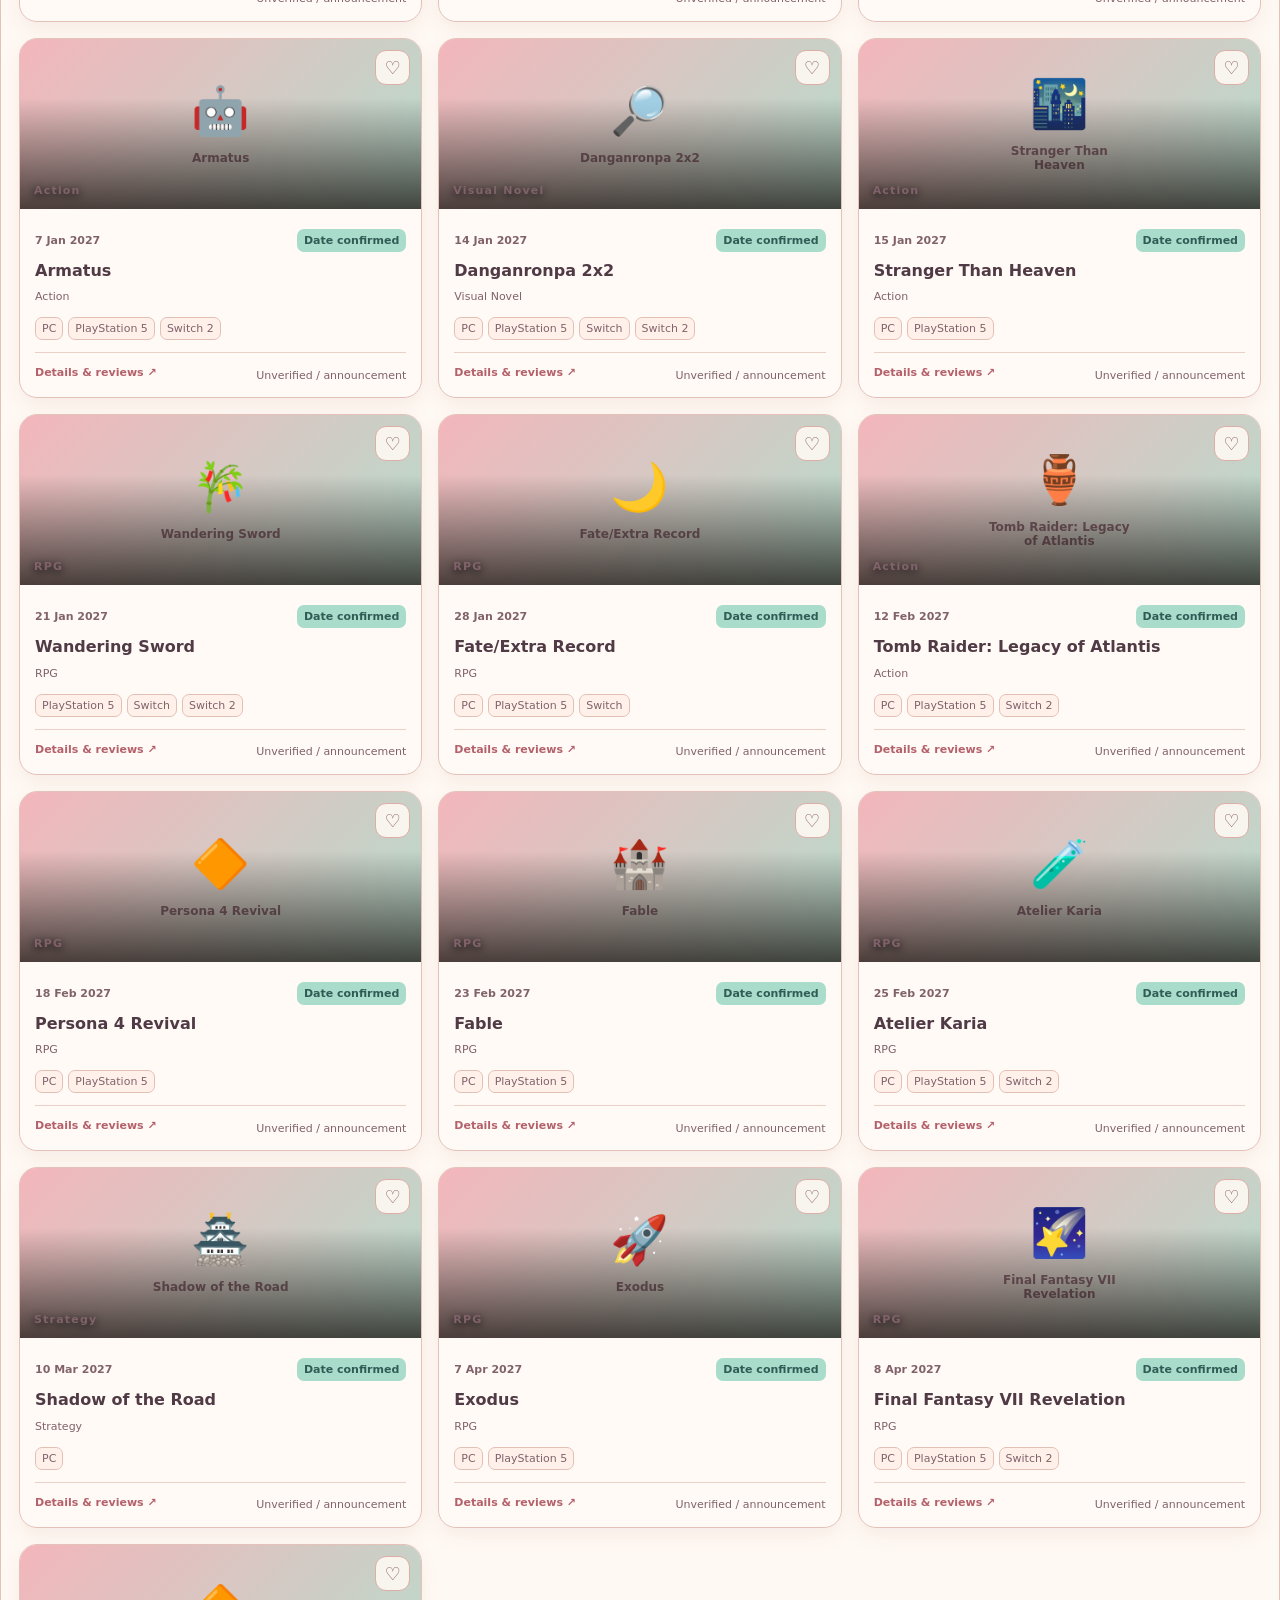
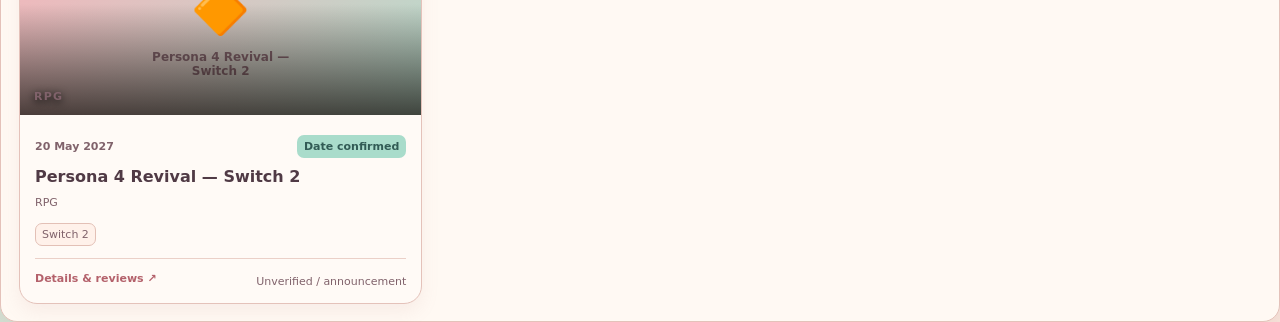
==== commit 22814ac6: "Polish Accuracy Centre summary" ====
--- a/index.html
+++ b/index.html
@@ -11,7 +11,7 @@
 .hero h1{font-size:clamp(26px,3.2vw,42px)}#releaseDay{margin-bottom:14px}.release-day{width:100%;border:1px solid #e3aaa0;background:linear-gradient(105deg,#fff9f3,#f8dbd4);border-radius:16px;padding:10px 13px;display:flex;align-items:center;gap:11px;text-align:left;color:#573c47;box-shadow:0 6px 15px #bc8d8820}.release-day:hover{border-color:#dc8477}.release-day img{width:43px;height:43px;border-radius:12px;object-fit:cover;background:#f2b7b1}.release-day span{display:grid;gap:2px;min-width:0}.release-day strong{font-size:14px}.release-day small{font-size:11px;white-space:nowrap;overflow:hidden;text-overflow:ellipsis}.release-day b{margin-left:auto;font-size:11px;white-space:nowrap;color:#a65c67}.game{cursor:pointer}.game:focus-visible{outline:3px solid var(--mint);outline-offset:3px}.art-fallback{position:absolute;inset:0;display:grid;place-items:center;align-content:center;gap:7px;padding:15px;text-align:center;background:linear-gradient(135deg,#f3b6bb,#b6dccc);color:#513a43;font-weight:800}.art-fallback i{font-size:47px;font-style:normal}.art-fallback span{font-size:12px;max-width:17ch}.art img~.art-fallback{z-index:0}.art img{z-index:1}.event-count{display:block;margin-top:5px;font-size:9px;color:#8d5961}@media(max-width:760px){.hero h1{font-size:30px}.release-day{padding:9px 11px}.release-day b{font-size:10px}.week,.days{min-width:0}.week span{padding:9px 1px;font-size:10px}.calday{min-width:0;min-height:62px;padding:5px;font-size:11px}.calday .event{width:7px;height:7px;padding:0;margin:4px auto 0;border-radius:99px;font-size:0;background:#ef9d99}.calday .event:nth-of-type(n+2){display:none}.calday .event-count{font-size:9px;text-align:center;margin-top:3px}.calendar{overflow:hidden}}
 /* Keep the full calendar visible on narrow phones */
 @media(max-width:760px){.calendar{width:100%;max-width:100%;overflow:hidden}.calendar .week,.calendar .days{display:grid;width:100%;min-width:0;grid-template-columns:repeat(7,minmax(0,1fr))}.calendar .week span{min-width:0;padding:8px 1px;font-size:9px;overflow:hidden}.calendar .calday{min-width:0;min-height:68px;padding:5px 2px}.calendar .calday b{display:block;padding-left:2px}.calendar .event-count{font-size:8px}}.accuracy-intro{border:1px solid #e4b6ad;background:linear-gradient(105deg,#fff9f4,#f7e1d8);border-radius:18px;padding:18px;margin-bottom:17px;box-shadow:0 8px 18px #bc8d881b}.accuracy-intro h3{margin:0 0 5px;font-size:18px}.accuracy-intro p{margin:0;color:#755862;font-size:12px;line-height:1.55}.accuracy-summary{display:grid;grid-template-columns:repeat(3,minmax(0,1fr));gap:11px;margin:0 0 20px}.accuracy-card{background:#fffaf6;border:1px solid #e4c2ba;border-radius:15px;padding:14px;text-align:left;color:#503a45;box-shadow:0 6px 14px #bc8d8818}.accuracy-card b{display:block;font-size:25px}.accuracy-card span{display:block;font-size:11px;color:#7c626c;margin-top:4px}.accuracy-card.good{background:#f1faf4;border-color:#b6dccc}.accuracy-note{margin:-8px 0 17px;color:#80626b;font-size:11px}.accuracy-group{margin:22px 0}.accuracy-group h3{margin:0 0 5px;font-size:17px}.accuracy-group p{margin:0 0 12px;color:#80626b;font-size:12px}.accuracy-empty{border:1px dashed #dcb8ae;border-radius:14px;padding:15px;background:#fffaf6;color:#80626b;font-size:12px}@media(max-width:760px){.accuracy-summary{grid-template-columns:1fr}.accuracy-card{padding:13px}}</style></head><body>
-<div class="shell"><aside class="sidebar"><a class="brand" href="#" aria-label="Dropdate home"><span class="brandmark"><img src="./logo-cat.png" alt="Cookie Cat logo"></span><span class="brandname">drop<em>date.</em></span></a><div class="eyebrow">Your library</div><nav class="nav" id="nav"><button data-view="discover" class="active"><span class="nav-icon">▦</span>Discover</button><button data-view="coming"><span class="nav-icon">♨</span>Coming Soon<span class="nav-count" id="comingCount">0</span></button><button data-view="calendar"><span class="nav-icon">▤</span>Calendar</button><button data-view="accuracy"><span class="nav-icon">✓</span>Accuracy Centre</button><button data-view="wishlist"><span class="nav-icon">♡</span>Wishlist<span class="nav-count" id="wishCount">0</span></button></nav><div class="side-note"><strong>Release dates move.</strong>Coming Soon keeps games with TBA, a release year or a release window separate until an exact date is confirmed.</div></aside><main class="main"><div class="topline"><span>GAME RELEASE RADAR / VERSION 4</span><span id="todayLabel"></span></div><div id="releaseDay"></div><section class="hero"><div class="hero-copy"><span class="pill">✦ TRACK GAMES COSILY</span><h1>Never miss your<br><span>next adventure.</span></h1><p>Track confirmed dates, keep an eye on games still baking, and save everything you are excited to play.</p></div><div class="hero-next"><small>Next release</small><b id="nextTitle">Checking releases…</b><span id="nextDate"></span></div></section><section class="sync"><div><strong id="syncTitle">Live release updates not connected</strong><span id="syncSub">Your RAWG key stays in this browser only.</span></div><div class="sync-actions"><button class="btn" id="refresh">↻ Refresh</button><button class="btn" id="settings">⚙ Set up</button></div></section><section class="stats"><button class="stat" data-stat="discover"><b id="statUpcoming">0</b><span>Upcoming releases</span></button><button class="stat" data-stat="coming"><b id="statComing">0</b><span>Still baking</span></button><button class="stat" data-stat="wishlist"><b id="statWish">0</b><span>On your wishlist</span></button><button class="stat" data-stat="calendar"><b id="statMonth">0</b><span>This month</span></button></section><section id="content" aria-live="polite"></section></main></div><div id="overlay"></div><div id="toasts" aria-live="polite"></div>
+<div class="shell"><aside class="sidebar"><a class="brand" href="#" aria-label="Dropdate home"><span class="brandmark"><img src="./logo-cat.png" alt="Cookie Cat logo"></span><span class="brandname">drop<em>date.</em></span></a><div class="eyebrow">Your library</div><nav class="nav" id="nav"><button data-view="discover" class="active"><span class="nav-icon">▦</span>Discover</button><button data-view="coming"><span class="nav-icon">♨</span>Coming Soon<span class="nav-count" id="comingCount">0</span></button><button data-view="calendar"><span class="nav-icon">▤</span>Calendar</button><button data-view="accuracy"><span class="nav-icon">✓</span>Accuracy Centre</button><button data-view="wishlist"><span class="nav-icon">♡</span>Wishlist<span class="nav-count" id="wishCount">0</span></button></nav><div class="side-note"><strong>Release dates move.</strong>Coming Soon keeps games with TBA, a release year or a release window separate until an exact date is confirmed.</div></aside><main class="main"><div class="topline"><span>GAME RELEASE RADAR / VERSION 4</span><span id="todayLabel"></span></div><div id="releaseDay"></div><section class="hero"><div class="hero-copy"><span class="pill">✦ TRACK GAMES COSILY</span><h1>Never miss your<br><span>next adventure.</span></h1><p>Track confirmed dates, keep an eye on games still baking, and save everything you are excited to play.</p></div><div class="hero-next"><small>Next release</small><b id="nextTitle">Checking releases…</b><span id="nextDate"></span></div></section><section class="sync"><div><strong id="syncTitle">Live release updates not connected</strong><span id="syncSub">Your RAWG key stays in this browser only.</span></div><div class="sync-actions"><button class="btn" id="refresh">↻ Refresh</button><button class="btn" id="settings">⚙ Set up</button></div></section><section class="stats"><button class="stat" data-stat="discover"><b id="statUpcoming">0</b><span>Upcoming releases</span></button><button class="stat" data-stat="coming"><b id="statComing">0</b><span>Still baking</span></div><div class="stat" data-stat="wishlist"><b id="statWish">0</b><span>On your wishlist</span></button><button class="stat" data-stat="calendar"><b id="statMonth">0</b><span>This month</span></button></section><section id="content" aria-live="polite"></section></main></div><div id="overlay"></div><div id="toasts" aria-live="polite"></div>
 <script>
 (()=>{'use strict';
 const K={games:'dropdate-games-v1',wish:'dropdate-wishlist-v1',live:'dropdate-live-v1',stamp:'dropdate-synced-at-v1',rawg:'dropdate-rawg-key-v1'};const allowed=['PC','PS5','Switch','Switch 2'];
@@ -32,7 +32,7 @@
 function controls(){let genres=[...new Set(merge().map(g=>g.genre))].sort(),showPopular=visibleGames().some(g=>Number(g.popularity)>0);return '<div class="toolbar"><label class="search">⌕<input id="search" type="search" value="'+esc(query)+'" placeholder="Search games, genre or platform…" aria-label="Search games"></label><select id="genre" class="select" aria-label="Genre"><option>All genres</option>'+genres.map(x=>'<option '+(genre===x?'selected':'')+'>'+esc(x)+'</option>').join('')+'</select><select id="sort" class="select" aria-label="Sort"><option value="soonest" '+(sort==='soonest'?'selected':'')+'>Soonest first</option><option value="title" '+(sort==='title'?'selected':'')+'>A to Z</option><option value="recent" '+(sort==='recent'?'selected':'')+'>Recently added</option>' +(showPopular?'<option value="popular" '+(sort==='popular'?'selected':'')+'>Most anticipated</option>':'')+'</select></div><div class="chips" aria-label="Platform filter">'+['All','PC','PS5','Switch','Switch 2'].map(p=>'<button class="chip '+(platform===p?'active':'')+'" data-platform="'+p+'">'+(p==='All'?'All platforms':p==='PS5'?'PlayStation 5':p)+'</button>').join('')+'</div>'}
 function header(title,sub){return '<div class="section-head"><div><h2>'+title+'</h2><p>'+sub+'</p></div><button class="btn primary" id="add">＋ Add a game</button></div>'}
 function releaseDay(){let games=merge().filter(g=>rows(g).some(r=>r.date===today()));if(!games.length)return '';let g=games[0],a=img(g);return '<button class="release-day" data-release-day="'+esc(g.id)+'" aria-label="Open release for '+esc(g.title)+'">'+(okURL(a)?'<img src="'+esc(a)+'" alt="">':'<img src="./logo-cat.png" alt="Cookie Cat celebrates release day">')+'<span><strong>Fresh out today!</strong><small>'+esc(g.title)+'</small></span><b>Open game ↗</b></button>'}function list(){let games=visibleGames(),isComing=view==='coming',isWish=view==='wishlist';let intro=isComing?'<div class="baking"><div><h3>These games are still baking!</h3><p>Their release dates have not been confirmed. A TBA, year or release window stays here until a publisher confirms an exact date.</p></div><img src="./logo-cat.png" alt="Cookie Cat"></div>':'';let empty=isWish&&wish.length===0?['Your wishlist tray is empty!','Save a game with the heart to keep it close.']:['No treats found. Try another search!','Try another genre, platform or title.'];return header(isComing?'Coming Soon':isWish?'Your wishlist':'Explore upcoming games',isComing?'Announced releases without an exact date':isWish?'Games you have saved for later':'Confirmed upcoming releases and platform dates')+intro+controls()+'<p class="results">Showing '+games.length+' '+(games.length===1?'game':'games')+'</p>'+(games.length?'<div class="card-grid">'+games.map(card).join('')+'</div>':'<div class="empty"><img src="./logo-cat.png" alt="Cookie Cat"><strong>'+empty[0]+'</strong>'+empty[1]+'</div>')}
-function needsDateCheck(g){return exact(g)&&g.dateSource!=='publisher'&&g.dateSource!=='manual'}function needsArtwork(g){return !okURL(img(g))}function accuracy(){let all=merge(),dateChecks=all.filter(needsDateCheck),artChecks=all.filter(needsArtwork),baking=all.filter(coming),confirmed=all.filter(g=>exact(g)&&g.dateSource==='publisher'),refreshNote=stamp?'RAWG was last refreshed '+new Date(stamp).toLocaleString('en-GB',{dateStyle:'medium',timeStyle:'short'})+'.':'RAWG has not refreshed in this browser yet.';let review=[...new Map([...dateChecks,...artChecks].map(g=>[g.id,g])).values()];let group=(title,sub,games,empty)=>'<section class="accuracy-group"><h3>'+title+'</h3><p>'+sub+'</p>'+(games.length?'<div class="card-grid">'+games.map(card).join('')+'</div>':'<div class="accuracy-empty">'+empty+'</div>')+'</section>';return header('Accuracy Centre','A clear view of release data that needs attention')+'<div class="accuracy-intro"><h3>Cookie Cat is checking the tray.</h3><p>RAWG helps discover games, but publisher-confirmed dates are the most reliable. Open a game to see its platform dates and source.</p></div><div class="accuracy-summary"><button class="accuracy-card" data-accuracy="review"><b>'+review.length+'</b><span>Need a date or artwork check</span></button><button class="accuracy-card" data-accuracy="baking"><b>'+baking.length+'</b><span>Still baking</span></button><button class="accuracy-card good" data-accuracy="confirmed"><b>'+confirmed.length+'</b><span>Publisher-confirmed releases</span></button></div><p class="accuracy-note">'+esc(refreshNote)+' Your wishlist and custom games are never removed by a refresh.</p>'+group('Needs review','These dates come from a listing rather than a publisher, or their artwork is missing.',review,'Everything currently has artwork and a trusted release date.')+group('Still baking','These games have a TBA, year or release window instead of an exact date.',baking,'No games are waiting for a confirmed date.')}function calendar(){let y=cal.getFullYear(),m=cal.getMonth(),first=new Date(y,m,1),last=new Date(y,m+1,0).getDate(),off=(first.getDay()+6)%7,count=Math.ceil((off+last)/7)*7;let events=[];for(let g of merge())for(let r of rows(g))if(r.date>=today()&&(platform==='All'||r.platform===platform)&&(genre==='All'||g.genre===genre))events.push(r);let cells='';for(let i=0;i<count;i++){let d=i-off+1,real=d>0&&d<=last,x=new Date(y,m,d),k=iso(x),e=real?events.filter(v=>v.date===k):[];cells+='<button class="calday '+(!real?'out':'')+'" '+(e.length?'data-day="'+k+'"':'')+'><b>'+x.getDate()+'</b>'+e.slice(0,2).map(v=>'<span class="event">'+esc(v.game.title)+' · '+esc(v.platform)+'</span>').join('')+(e.length>2?'<span class="event-count">+'+(e.length-2)+'</span>':'')+'</button>'}return header('Release calendar','Platform-specific dates are shown on the correct day')+controls()+'<div class="toolbar"><button class="btn" id="prev">‹ Previous</button><b>'+cal.toLocaleDateString('en-GB',{month:'long',year:'numeric'})+'</b><button class="btn" id="next">Next ›</button><button class="btn" id="now">Today</button></div><div class="calendar"><div class="week">'+['Mon','Tue','Wed','Thu','Fri','Sat','Sun'].map(x=>'<span>'+x+'</span>').join('')+'</div><div class="days">'+cells+'</div></div>'}
+function needsDateCheck(g){return exact(g)&&g.dateSource!=='publisher'&&g.dateSource!=='manual'}function needsArtwork(g){return !okURL(img(g))}function accuracy(){let all=merge(),dateChecks=all.filter(needsDateCheck),artChecks=all.filter(needsArtwork),baking=all.filter(coming),confirmed=all.filter(g=>exact(g)&&g.dateSource==='publisher'),refreshNote=stamp?'RAWG was last refreshed '+new Date(stamp).toLocaleString('en-GB',{dateStyle:'medium',timeStyle:'short'})+'.':'RAWG has not refreshed in this browser yet.';let review=[...new Map([...dateChecks,...artChecks].map(g=>[g.id,g])).values()];let group=(title,sub,games,empty)=>'<section class="accuracy-group"><h3>'+title+'</h3><p>'+sub+'</p>'+(games.length?'<div class="card-grid">'+games.map(card).join('')+'</div>':'<div class="accuracy-empty">'+empty+'</div>')+'</section>';return header('Accuracy Centre','A clear view of release data that needs attention')+'<div class="accuracy-intro"><h3>Cookie Cat is checking the tray.</h3><p>RAWG helps discover games, but publisher-confirmed dates are the most reliable. Open a game to see its platform dates and source.</p></div><div class="accuracy-summary"><div class="accuracy-card"><b>'+review.length+'</b><span>Need a date or artwork check</span></button><div class="accuracy-card"><b>'+baking.length+'</b><span>Still baking</span></button><div class="accuracy-card good"><b>'+confirmed.length+'</b><span>Publisher-confirmed releases</span></div></div><p class="accuracy-note">'+esc(refreshNote)+' Your wishlist and custom games are never removed by a refresh.</p>'+group('Needs review','These dates come from a listing rather than a publisher, or their artwork is missing.',review,'Everything currently has artwork and a trusted release date.')+group('Still baking','These games have a TBA, year or release window instead of an exact date.',baking,'No games are waiting for a confirmed date.')}function calendar(){let y=cal.getFullYear(),m=cal.getMonth(),first=new Date(y,m,1),last=new Date(y,m+1,0).getDate(),off=(first.getDay()+6)%7,count=Math.ceil((off+last)/7)*7;let events=[];for(let g of merge())for(let r of rows(g))if(r.date>=today()&&(platform==='All'||r.platform===platform)&&(genre==='All'||g.genre===genre))events.push(r);let cells='';for(let i=0;i<count;i++){let d=i-off+1,real=d>0&&d<=last,x=new Date(y,m,d),k=iso(x),e=real?events.filter(v=>v.date===k):[];cells+='<button class="calday '+(!real?'out':'')+'" '+(e.length?'data-day="'+k+'"':'')+'><b>'+x.getDate()+'</b>'+e.slice(0,2).map(v=>'<span class="event">'+esc(v.game.title)+' · '+esc(v.platform)+'</span>').join('')+(e.length>2?'<span class="event-count">+'+(e.length-2)+'</span>':'')+'</button>'}return header('Release calendar','Platform-specific dates are shown on the correct day')+controls()+'<div class="toolbar"><button class="btn" id="prev">‹ Previous</button><b>'+cal.toLocaleDateString('en-GB',{month:'long',year:'numeric'})+'</b><button class="btn" id="next">Next ›</button><button class="btn" id="now">Today</button></div><div class="calendar"><div class="week">'+['Mon','Tue','Wed','Thu','Fri','Sat','Sun'].map(x=>'<span>'+x+'</span>').join('')+'</div><div class="days">'+cells+'</div></div>'}
 function stats(){let all=merge(),up=all.filter(exact),soon=all.filter(coming),w=wish.filter(id=>all.some(g=>g.id===id)).length,month=up.filter(g=>rows(g).some(r=>r.date.slice(0,7)===today().slice(0,7))).length,next=up.map(g=>({g,d:firstDate(g)})).filter(x=>x.d).sort((a,b)=>a.d.localeCompare(b.d))[0];$('#statUpcoming').textContent=up.length;$('#statComing').textContent=soon.length;$('#statWish').textContent=w;$('#statMonth').textContent=month;$('#comingCount').textContent=soon.length;$('#wishCount').textContent=w;$('#nextTitle').textContent=next?next.g.title:'No confirmed release';$('#nextDate').textContent=next?pretty(next.d):'Check Coming Soon for games still baking.'}
 function render(){stats();$('#releaseDay').innerHTML=releaseDay();$('#todayLabel').textContent=new Date().toLocaleDateString('en-GB',{weekday:'short',day:'numeric',month:'short',year:'numeric'});document.querySelectorAll('[data-view]').forEach(b=>b.classList.toggle('active',b.dataset.view===view));syncUI();$('#content').innerHTML=view==='calendar'?calendar():view==='accuracy'?accuracy():list()}
 function detail(g){let exactRows=rows(g).filter(r=>r.date>=today()),a=img(g);$('#overlay').innerHTML='<div class="modal-bg" id="back"><div class="modal"><div class="modal-top"><h2>'+esc(g.title)+'</h2><button class="close" data-close>×</button></div><div class="detail-art">'+(okURL(a)?'<img src="'+esc(a)+'" alt="Artwork for '+esc(g.title)+'">':esc(g.icon||'🎮'))+'</div><p>'+esc(g.description||'Release details are kept separate until the publisher confirms them.')+'</p><div class="detail-row"><span>Status</span><span>'+status(g)[0]+'</span></div><div class="detail-row"><span>Announced</span><span>'+esc(g.releaseWindow||dateText(g))+'</span></div><div class="detail-row"><span>Platforms</span><span>'+esc(g.platforms.join(', '))+'</span></div><div class="detail-row"><span>Platform dates</span><span>'+esc(exactRows.length?exactRows.map(r=>r.platform+': '+pretty(r.date)).join(' · '):'Not confirmed')+'</span></div><div class="detail-row"><span>Reliability</span><span>'+esc(sourceText(g))+'</span></div><div class="detail-row"><span>Reviews</span><span class="review-unavailable">Reviews are not available yet.</span></div><div class="modal-actions"><button class="btn" data-close>Close</button><button class="btn primary" data-save="'+esc(g.id)+'">'+(saved(g.id)?'♥ Remove from wishlist':'♡ Add to wishlist')+'</button></div></div></div>'}
